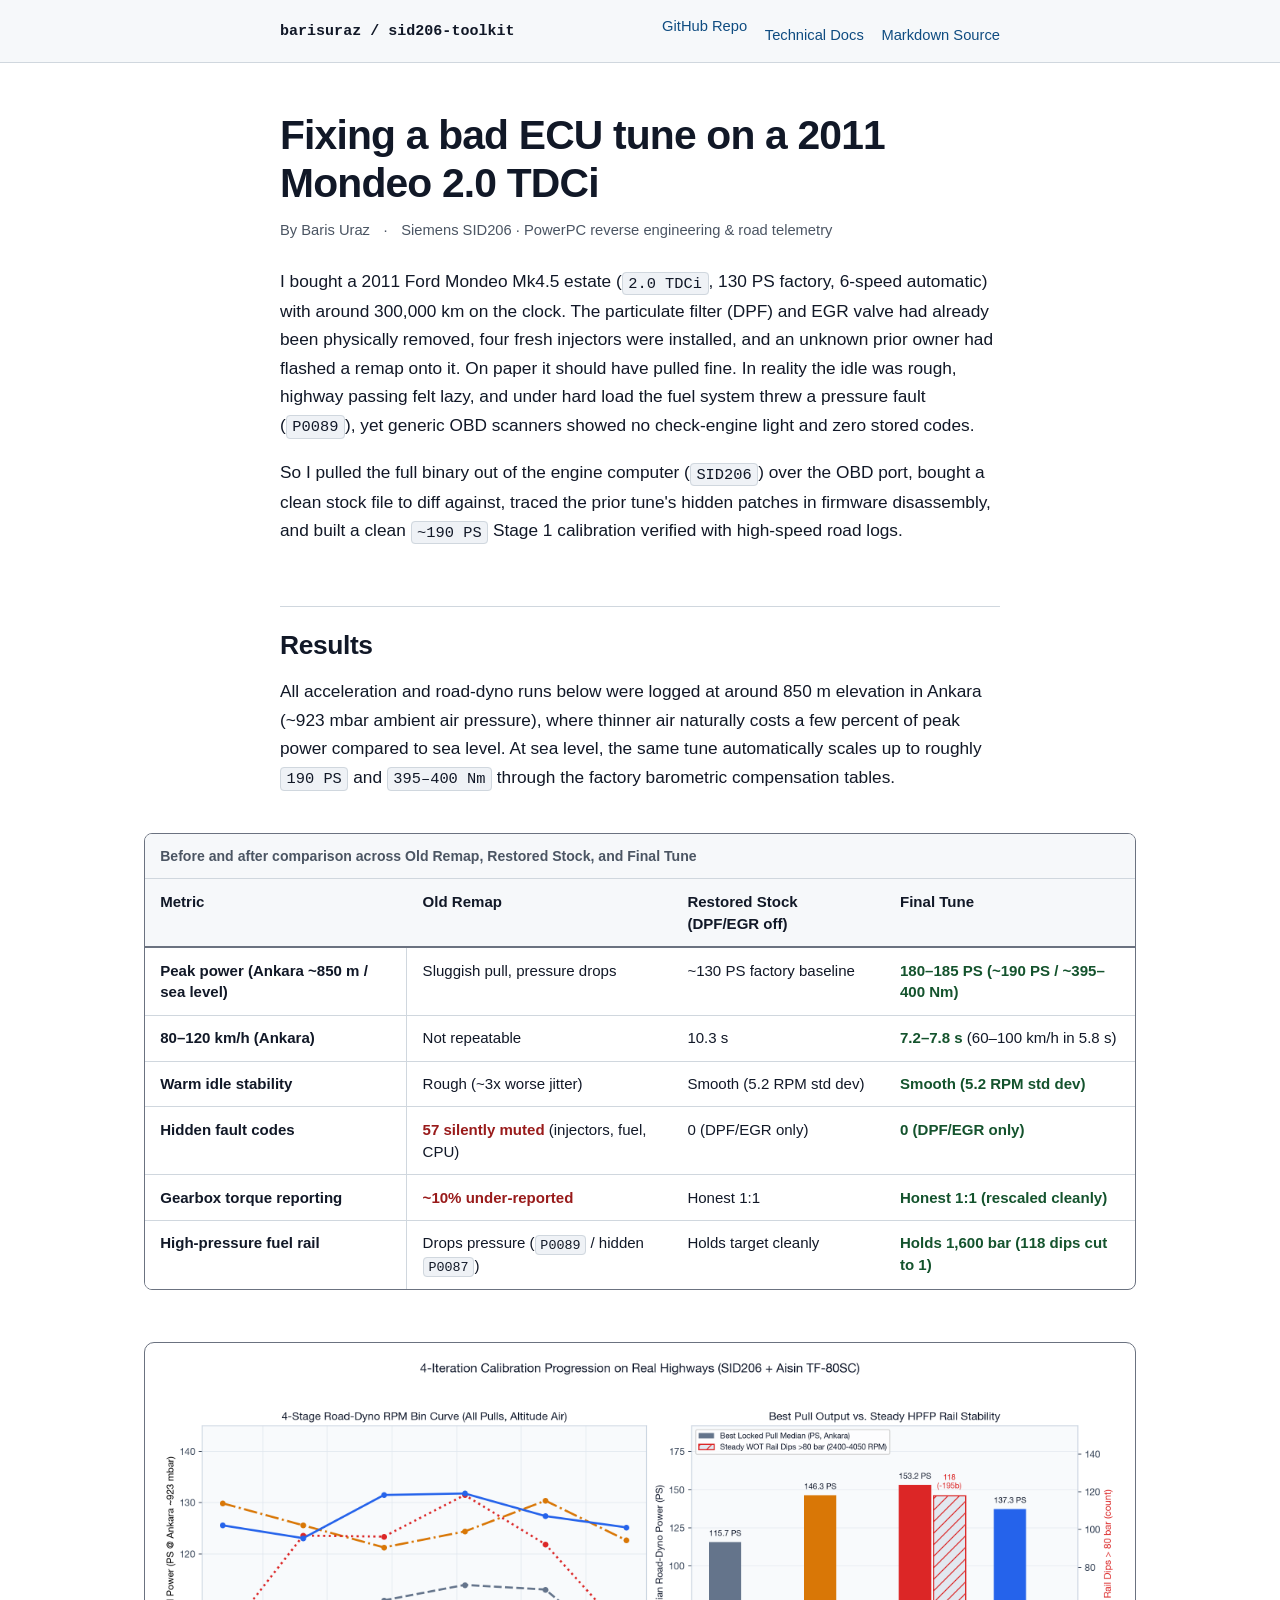
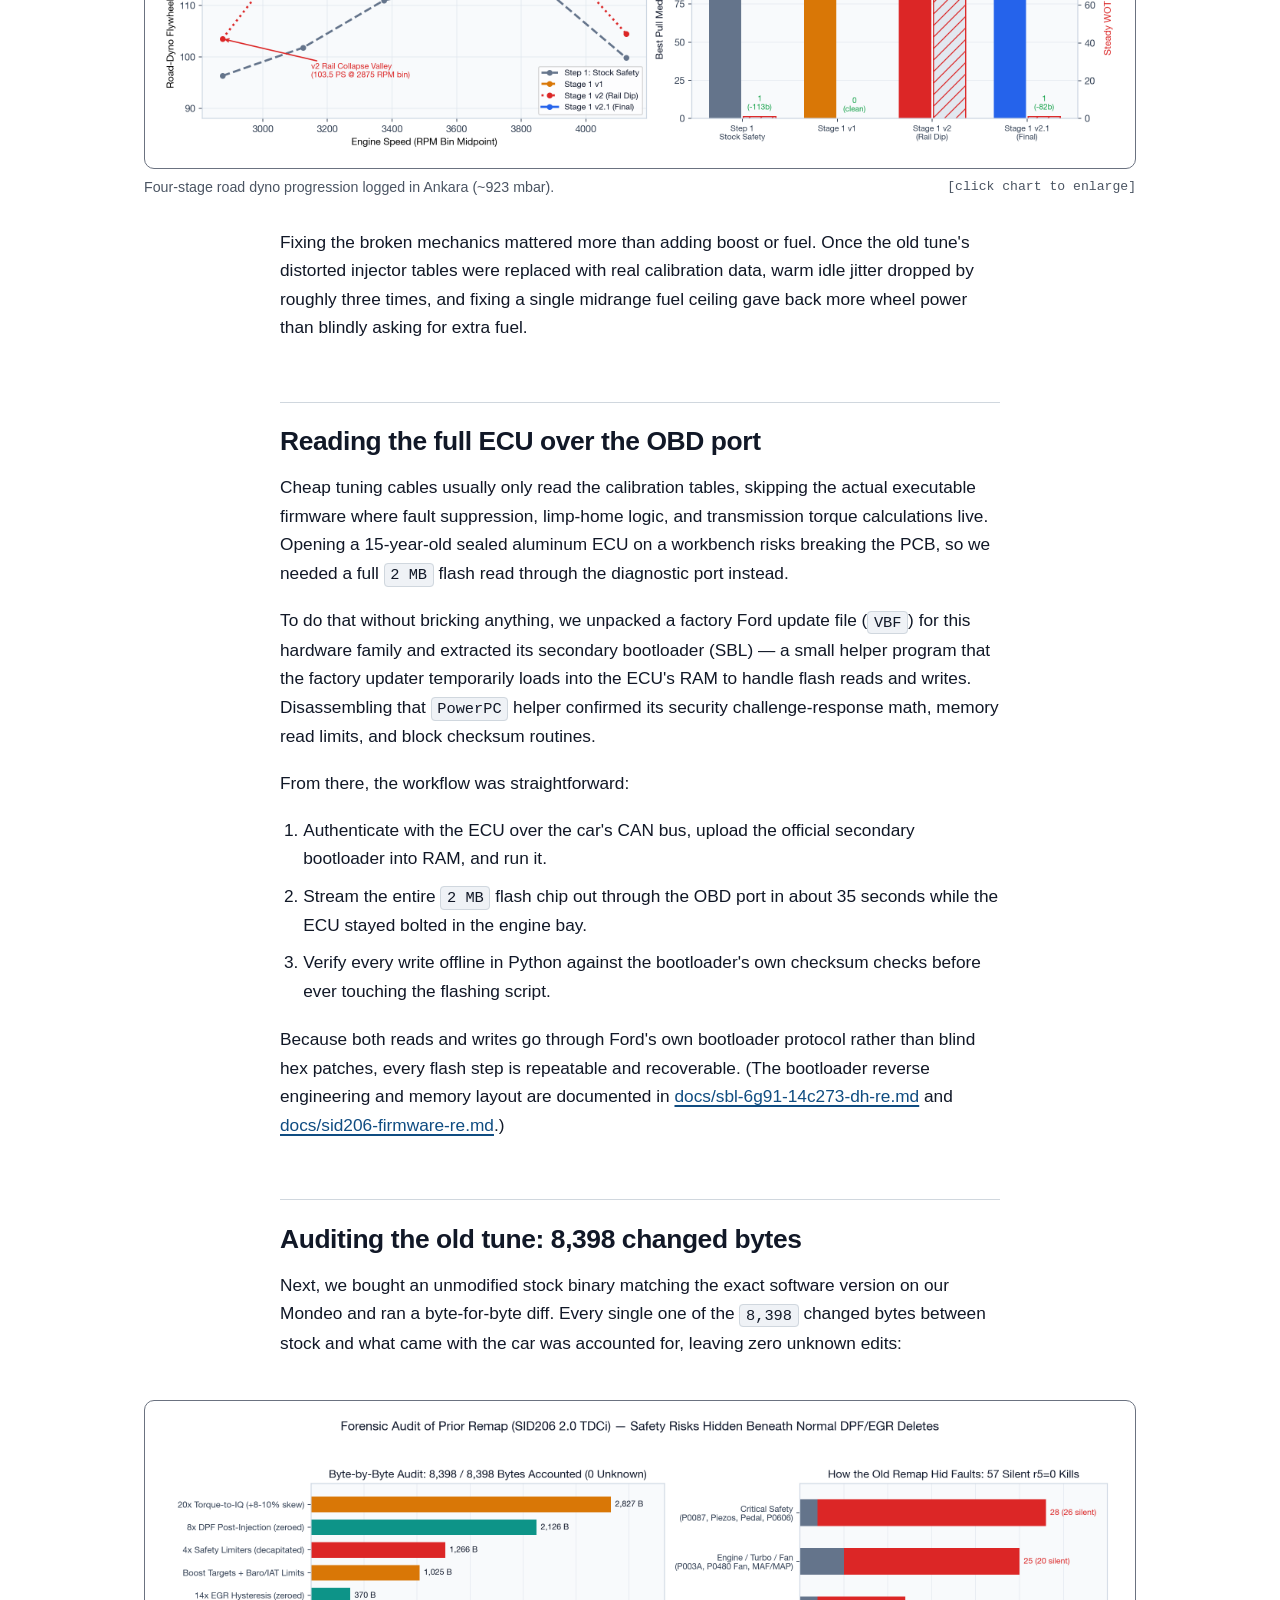
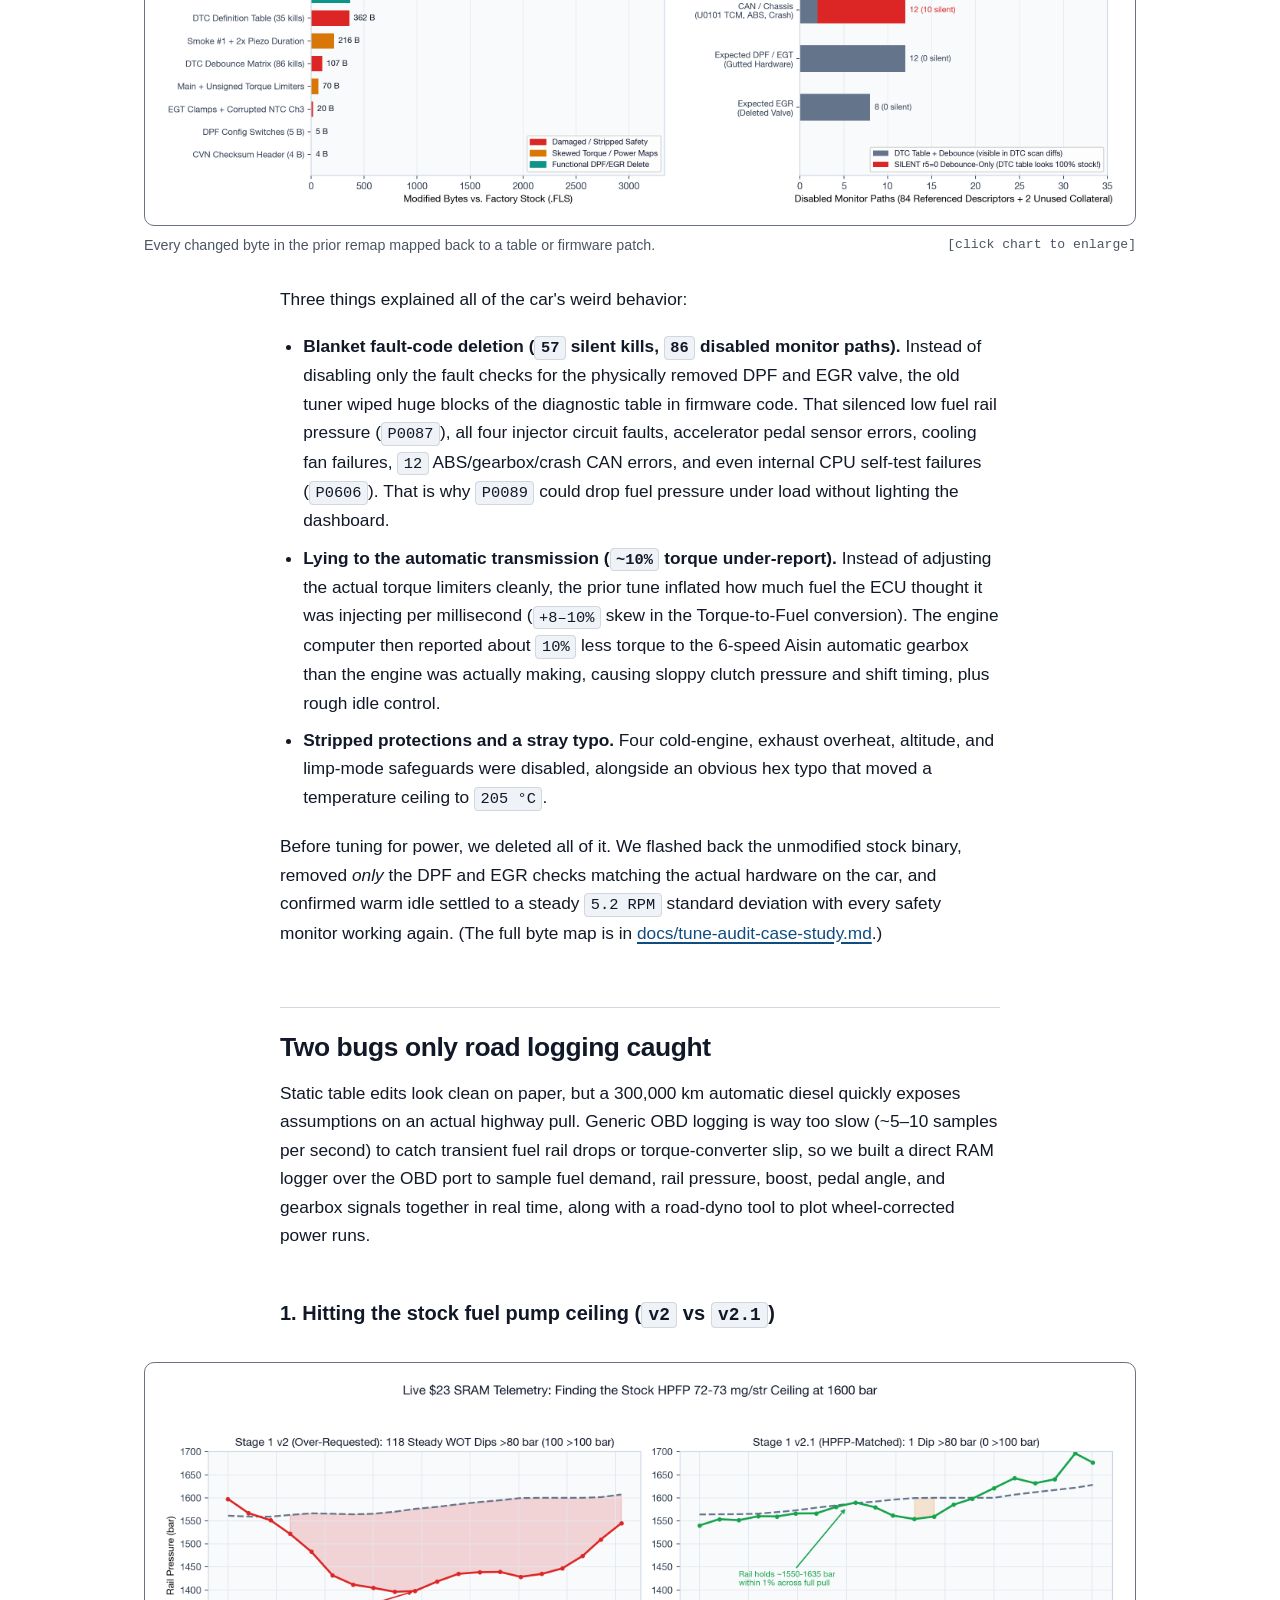
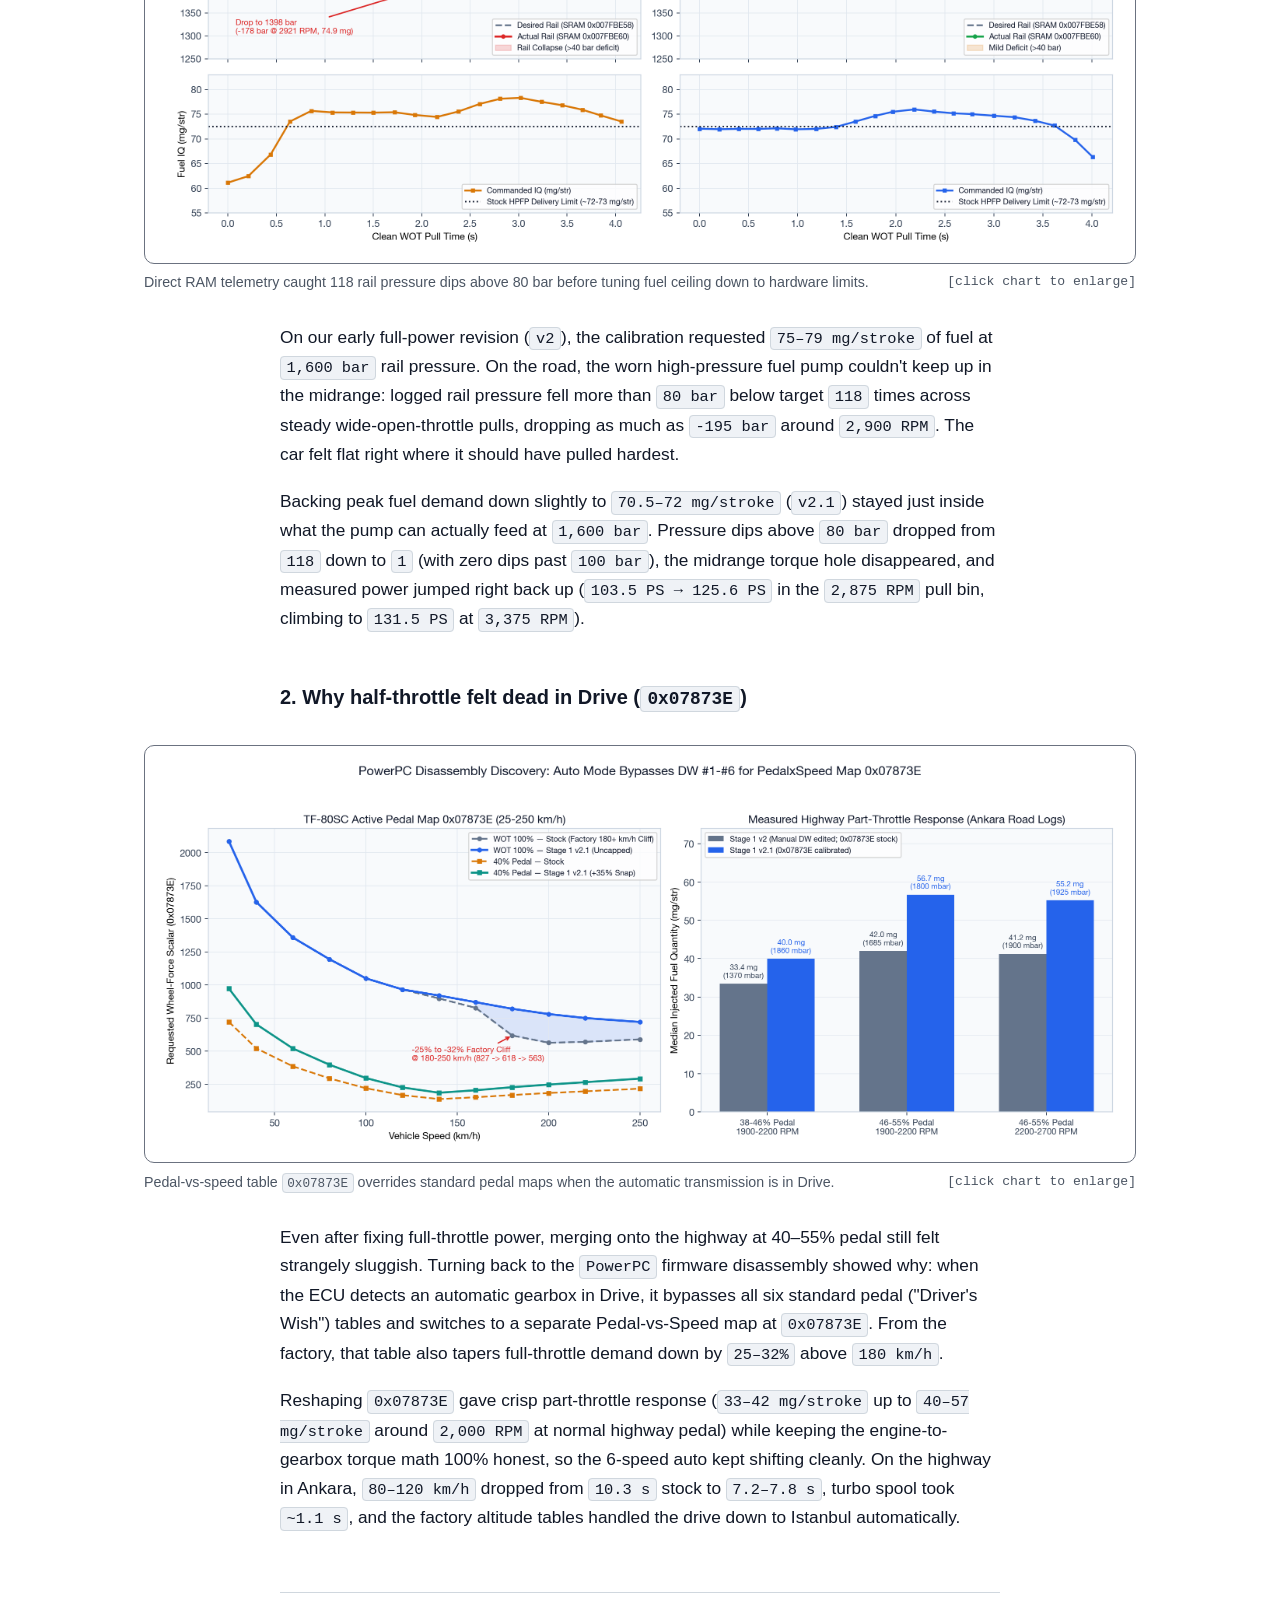
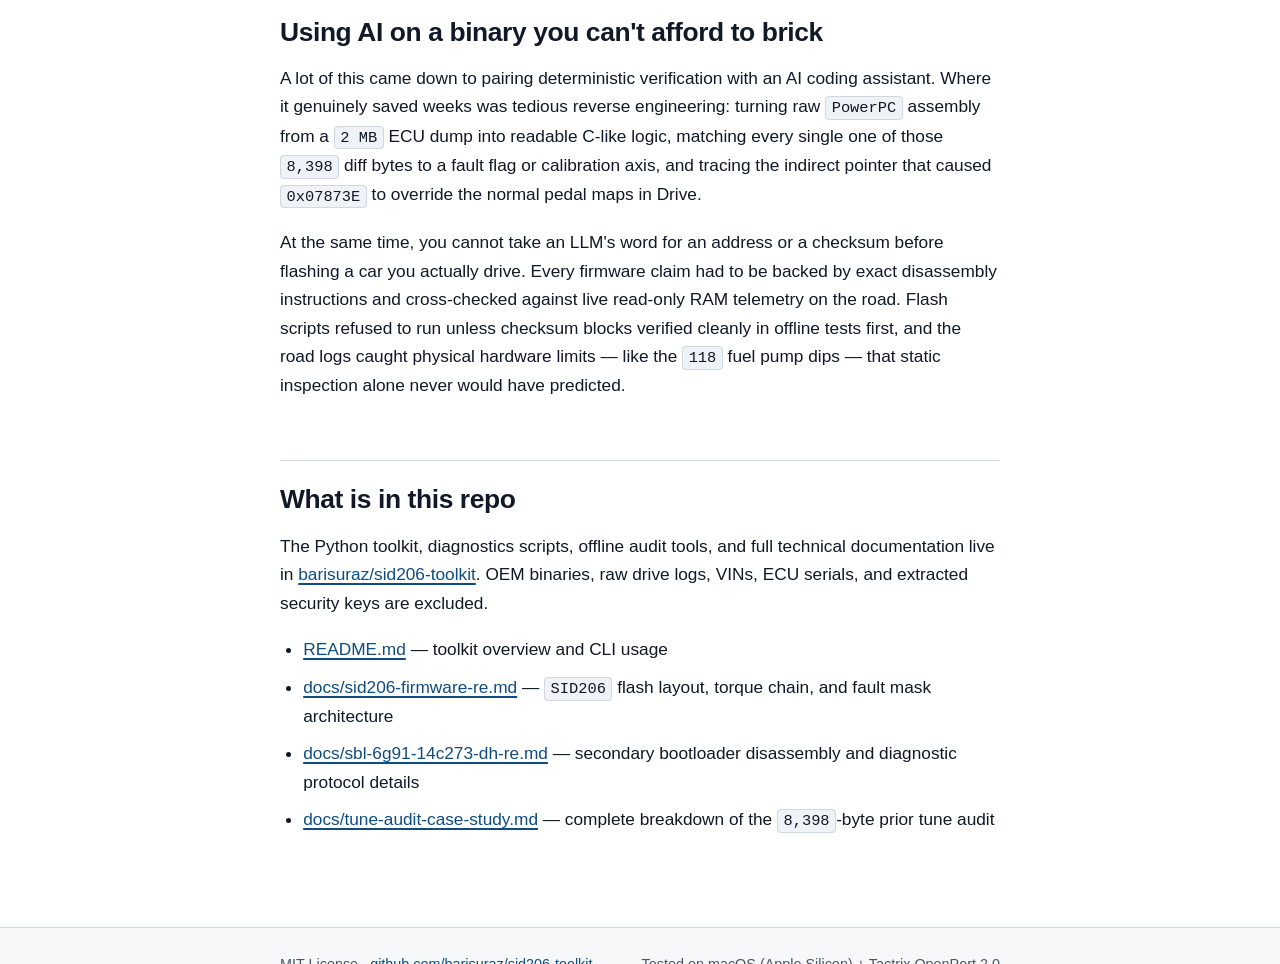
==== blog/index.html @ 533ade52 "Add GitHub Pages site for blog post" ====
<!DOCTYPE html>
<html lang="en">
<head>
  <meta charset="utf-8">
  <meta name="viewport" content="width=device-width, initial-scale=1.0">
  <meta name="color-scheme" content="light dark">
  <title>Fixing a bad ECU tune on a 2011 Mondeo 2.0 TDCi</title>
  <meta name="description" content="Pulling a full 2 MB Siemens SID206 PowerPC binary over OBD, uncovering 57 silently muted fault monitors and a torque lie to the automatic gearbox, and tuning cleanly to ~190 PS.">
  <meta name="author" content="Baris Uraz">
  <link rel="canonical" href="https://barisuraz.github.io/sid206-toolkit/">

  <meta property="og:type" content="article">
  <meta property="og:site_name" content="sid206-toolkit">
  <meta property="og:title" content="Fixing a bad ECU tune on a 2011 Mondeo 2.0 TDCi">
  <meta property="og:description" content="Dumping the full 2 MB SID206 flash over OBD, auditing 8,398 changed bytes against stock, and building a clean ~190 PS Stage 1 tune backed by high-speed road logs.">
  <meta property="og:url" content="https://barisuraz.github.io/sid206-toolkit/">
  <meta property="og:image" content="https://barisuraz.github.io/sid206-toolkit/assets/road-dyno-progression.png">
  <meta property="og:image:width" content="2520">
  <meta property="og:image:height" content="1044">
  <meta property="og:image:alt" content="Four-stage road dyno progression in Ankara comparing stock baseline, intermediate pump-limited tune, and final tune curves">

  <meta name="twitter:card" content="summary_large_image">
  <meta name="twitter:title" content="Fixing a bad ECU tune on a 2011 Mondeo 2.0 TDCi">
  <meta name="twitter:description" content="Pulling a 2 MB ECU dump over OBD, finding 57 hidden fault deletes in PowerPC disassembly, and tuning a 300,000 km Mondeo to ~190 PS.">
  <meta name="twitter:image" content="https://barisuraz.github.io/sid206-toolkit/assets/road-dyno-progression.png">

  <link rel="icon" href="data:image/svg+xml,%3Csvg xmlns='http://www.w3.org/2000/svg' viewBox='0 0 64 64'%3E%3Crect width='64' height='64' rx='12' fill='%230f4c81'/%3E%3Ctext x='32' y='42' font-family='monospace' font-size='26' font-weight='700' text-anchor='middle' fill='%23ffffff'%3ESID%3C/text%3E%3C/svg%3E">

  <style>
    :root {
      color-scheme: light dark;

      --bg-light: #ffffff;
      --bg-dark: #0d1117;
      --surface-light: #f6f8fa;
      --surface-dark: #161b22;
      --text-light: #111827;
      --text-dark: #e6edf3;
      --muted-light: #4b5563;
      --muted-dark: #9da7b3;
      --border-light: #6b7280;
      --border-dark: #656e7a;
      --rule-light: #d0d7de;
      --rule-dark: #30363d;
      --accent-light: #0f4c81;
      --accent-dark: #58a6ff;
      --code-bg-light: #eff2f6;
      --code-bg-dark: #1f242c;
      --good-text-light: #14532d;
      --good-text-dark: #7ee787;
      --warn-text-light: #991b1b;
      --warn-text-dark: #ff9492;
      --scrollbar-thumb-light: #5c6570;
      --scrollbar-thumb-dark: #8b949e;
      --scrollbar-track-light: #eaeef2;
      --scrollbar-track-dark: #1c2128;

      --bg: var(--bg-light);
      --surface: var(--surface-light);
      --text: var(--text-light);
      --muted: var(--muted-light);
      --border: var(--border-light);
      --rule: var(--rule-light);
      --accent: var(--accent-light);
      --code-bg: var(--code-bg-light);
      --good-text: var(--good-text-light);
      --warn-text: var(--warn-text-light);
      --scrollbar-thumb: var(--scrollbar-thumb-light);
      --scrollbar-track: var(--scrollbar-track-light);
    }

    @media (prefers-color-scheme: dark) {
      :root {
        --bg: var(--bg-dark);
        --surface: var(--surface-dark);
        --text: var(--text-dark);
        --muted: var(--muted-dark);
        --border: var(--border-dark);
        --rule: var(--rule-dark);
        --accent: var(--accent-dark);
        --code-bg: var(--code-bg-dark);
        --good-text: var(--good-text-dark);
        --warn-text: var(--warn-text-dark);
        --scrollbar-thumb: var(--scrollbar-thumb-dark);
        --scrollbar-track: var(--scrollbar-track-dark);
      }
    }

    @supports (color: light-dark(white, black)) {
      :root {
        --bg: light-dark(var(--bg-light), var(--bg-dark));
        --surface: light-dark(var(--surface-light), var(--surface-dark));
        --text: light-dark(var(--text-light), var(--text-dark));
        --muted: light-dark(var(--muted-light), var(--muted-dark));
        --border: light-dark(var(--border-light), var(--border-dark));
        --rule: light-dark(var(--rule-light), var(--rule-dark));
        --accent: light-dark(var(--accent-light), var(--accent-dark));
        --code-bg: light-dark(var(--code-bg-light), var(--code-bg-dark));
        --good-text: light-dark(var(--good-text-light), var(--good-text-dark));
        --warn-text: light-dark(var(--warn-text-light), var(--warn-text-dark));
        --scrollbar-thumb: light-dark(var(--scrollbar-thumb-light), var(--scrollbar-thumb-dark));
        --scrollbar-track: light-dark(var(--scrollbar-track-light), var(--scrollbar-track-dark));
      }
    }

    :root {
      scrollbar-color: var(--scrollbar-thumb) var(--scrollbar-track);
      accent-color: var(--accent);
    }

    @supports not (scrollbar-color: auto) {
      :root::-webkit-scrollbar,
      .table-wrapper::-webkit-scrollbar {
        width: 12px;
        height: 12px;
      }

      :root::-webkit-scrollbar-thumb,
      .table-wrapper::-webkit-scrollbar-thumb {
        background: var(--scrollbar-thumb);
      }

      :root::-webkit-scrollbar-track,
      .table-wrapper::-webkit-scrollbar-track {
        background: var(--scrollbar-track);
      }
    }

    *,
    *::before,
    *::after {
      box-sizing: border-box;
    }

    body {
      margin: 0;
      background-color: var(--bg);
      color: var(--text);
      font-family: -apple-system, BlinkMacSystemFont, "Segoe UI", Roboto, "Helvetica Neue", Arial, sans-serif;
      font-size: clamp(1rem, 0.96rem + 0.22vw, 1.08rem);
      line-height: 1.65;
      -webkit-font-smoothing: antialiased;
      text-rendering: optimizeLegibility;
    }

    .grid-band {
      display: grid;
      grid-template-columns:
        minmax(clamp(1rem, 4vw, 2.5rem), 1fr)
        minmax(0, 45rem)
        minmax(clamp(1rem, 4vw, 2.5rem), 1fr);
    }

    .grid-band > * {
      grid-column: 2;
      min-inline-size: 0;
    }

    .grid-band > .wide {
      grid-column: 1 / -1;
      inline-size: min(62rem, calc(100% - 2 * clamp(1rem, 4vw, 2.5rem)));
      justify-self: center;
    }

    a {
      color: var(--accent);
      text-decoration-thickness: 1.5px;
      text-underline-offset: 0.18em;
    }

    a:hover {
      text-decoration-thickness: 2.5px;
    }

    :focus-visible {
      outline: 2.5px solid var(--accent);
      outline-offset: 2px;
    }

    .site-header {
      border-block-end: 1px solid var(--rule);
      background-color: var(--surface);
      padding-block: 0.9rem;
    }

    .header-inner {
      display: flex;
      flex-wrap: wrap;
      align-items: center;
      justify-content: space-between;
      gap: 0.65rem 1.25rem;
    }

    .brand {
      font-family: ui-monospace, SFMono-Regular, Menlo, Monaco, Consolas, monospace;
      font-size: 0.94rem;
      font-weight: 600;
      color: var(--text);
      text-decoration: none;
    }

    .brand:hover {
      color: var(--accent);
    }

    .header-nav ul {
      display: flex;
      flex-wrap: wrap;
      list-style: none;
      margin: 0;
      padding: 0;
      gap: 0.45rem 1.1rem;
      font-size: 0.92rem;
    }

    .header-nav a {
      text-decoration: none;
      font-weight: 500;
    }

    .header-nav a:hover {
      text-decoration: underline;
    }

    main {
      padding-block: clamp(1.8rem, 4vw, 3rem) clamp(3rem, 6vw, 4.5rem);
    }

    h1 {
      margin-block: 0 0.65rem;
      font-size: clamp(1.75rem, 1.35rem + 1.8vw, 2.55rem);
      line-height: 1.18;
      letter-spacing: -0.02em;
    }

    .meta-line {
      margin-block: 0 1.6rem;
      color: var(--muted);
      font-size: 0.92rem;
      display: flex;
      flex-wrap: wrap;
      gap: 0.4rem 0.85rem;
    }

    h2 {
      margin-block: 2.6rem 0.9rem;
      padding-block-start: 1.4rem;
      border-block-start: 1px solid var(--rule);
      font-size: clamp(1.32rem, 1.15rem + 0.7vw, 1.65rem);
      line-height: 1.28;
      letter-spacing: -0.015em;
    }

    h3 {
      margin-block: 2rem 0.65rem;
      font-size: clamp(1.08rem, 1rem + 0.35vw, 1.25rem);
      line-height: 1.35;
    }

    p {
      margin-block: 0 1.15rem;
    }

    ul,
    ol {
      margin-block: 0 1.25rem;
      padding-inline-start: 1.45rem;
    }

    li + li {
      margin-block-start: 0.55rem;
    }

    code {
      font-family: ui-monospace, SFMono-Regular, Menlo, Monaco, Consolas, monospace;
      font-size: 0.89em;
      background-color: var(--code-bg);
      padding: 0.12em 0.36em;
      border-radius: 4px;
      border: 1px solid var(--rule);
    }

    .badge-good {
      color: var(--good-text);
      font-weight: 700;
    }

    .badge-warn {
      color: var(--warn-text);
      font-weight: 700;
    }

    /* Responsive table (semantic headers + container-query stacked cards on narrow viewports) */
    .table-wrapper {
      overflow: auto;
      max-inline-size: 100%;
      max-block-size: min(560px, 85vh);
      container-type: inline-size;
      margin-block: 1.4rem 1.8rem;
      border: 1px solid var(--border);
      border-radius: 8px;
      background-color: var(--bg);
      scrollbar-color: var(--scrollbar-thumb) var(--scrollbar-track);
    }

    table {
      inline-size: 100%;
      border-collapse: separate;
      border-spacing: 0;
      font-size: 0.94rem;
      line-height: 1.45;
      --label-2: "Old Remap";
      --label-3: "Restored Stock (DPF/EGR off)";
      --label-4: "Final Tune";
    }

    caption {
      padding: 0.75rem 0.95rem;
      text-align: start;
      font-size: 0.88rem;
      font-weight: 600;
      color: var(--muted);
      background-color: var(--surface);
      border-block-end: 1px solid var(--rule);
    }

    thead {
      position: sticky;
      inset-block-start: 0;
      z-index: 2;
      background-color: var(--surface);
    }

    th,
    td {
      padding: 0.72rem 0.95rem;
      text-align: start;
      vertical-align: top;
      border-block-end: 1px solid var(--rule);
    }

    thead th {
      font-weight: 700;
      border-block-end: 2px solid var(--border);
      background-color: var(--surface);
    }

    tbody th {
      position: sticky;
      inset-inline-start: 0;
      z-index: 1;
      background-color: var(--bg);
      font-weight: 600;
      border-inline-end: 1px solid var(--rule);
    }

    tbody tr:last-child th,
    tbody tr:last-child td {
      border-block-end: none;
    }

    @container (width < 600px) {
      .table-wrapper {
        max-block-size: none;
        border: none;
        background-color: transparent;
      }

      table,
      thead,
      tbody,
      tr,
      th,
      td {
        display: block;
      }

      caption {
        border: 1px solid var(--border);
        border-radius: 8px;
        margin-block-end: 0.85rem;
      }

      thead {
        display: none;
      }

      tr {
        margin-block-end: 0.9rem;
        border: 1px solid var(--border);
        border-radius: 8px;
        overflow: hidden;
        background-color: var(--bg);
      }

      tbody th {
        position: sticky;
        inset-block-start: 0;
        z-index: 2;
        background-color: var(--surface);
        border-inline-end: none;
        border-block-end: 1px solid var(--border);
      }

      td {
        border-block-end: 1px solid var(--rule);
      }

      td::before {
        display: block;
        font-size: 0.8rem;
        font-weight: 700;
        color: var(--muted);
        margin-block-end: 0.15rem;
      }

      td:nth-child(2)::before {
        content: var(--label-2);
      }

      td:nth-child(3)::before {
        content: var(--label-3);
      }

      td:nth-child(4)::before {
        content: var(--label-4);
      }

      tbody tr:last-child td:last-child {
        border-block-end: none;
      }
    }

    /* Chart figures with crisp white chart backing and click-to-zoom trigger */
    figure.wide {
      margin-block: 1.5rem 1.85rem;
      margin-inline: 0;
    }

    .chart-frame {
      background-color: #ffffff;
      border: 1px solid var(--border);
      border-radius: 10px;
      padding: clamp(0.35rem, 1.1vw, 0.75rem);
    }

    .chart-trigger {
      display: block;
      inline-size: 100%;
      padding: 0;
      margin: 0;
      border: 0;
      background: transparent;
      cursor: zoom-in;
      border-radius: 6px;
    }

    .chart-trigger img {
      display: block;
      inline-size: 100%;
      block-size: auto;
      border-radius: 6px;
    }

    figcaption {
      margin-block-start: 0.55rem;
      color: var(--muted);
      font-size: 0.89rem;
      line-height: 1.45;
      display: flex;
      flex-wrap: wrap;
      justify-content: space-between;
      gap: 0.25rem 0.75rem;
    }

    .zoom-hint {
      font-family: ui-monospace, SFMono-Regular, Menlo, Monaco, Consolas, monospace;
      font-size: 0.82rem;
    }

    /* Native modal dialog lightbox */
    dialog#lightbox {
      max-inline-size: min(96vw, 80rem);
      max-block-size: 94vh;
      margin: auto;
      padding: 0;
      border: 1.5px solid var(--border);
      border-radius: 12px;
      background-color: var(--surface);
      color: var(--text);
    }

    dialog#lightbox::backdrop {
      background-color: rgba(0, 0, 0, 0.74);
      backdrop-filter: blur(3px);
    }

    .lightbox-bar {
      display: flex;
      align-items: center;
      justify-content: space-between;
      gap: 1rem;
      padding: 0.7rem 1rem;
      border-block-end: 1px solid var(--rule);
    }

    .lightbox-title {
      margin: 0;
      font-size: 0.92rem;
      color: var(--muted);
    }

    .lightbox-close {
      font: inherit;
      font-size: 0.9rem;
      font-weight: 600;
      padding: 0.35rem 0.8rem;
      border-radius: 6px;
      border: 1px solid var(--border);
      background-color: var(--bg);
      color: var(--text);
      cursor: pointer;
    }

    .lightbox-close:hover {
      border-color: var(--accent);
      color: var(--accent);
    }

    .lightbox-body {
      padding: 0.75rem;
      background-color: #ffffff;
      overflow: auto;
      max-block-size: calc(94vh - 3.6rem);
    }

    .lightbox-body img {
      display: block;
      inline-size: 100%;
      block-size: auto;
    }

    .site-footer {
      border-block-start: 1px solid var(--rule);
      background-color: var(--surface);
      padding-block: 1.6rem;
      color: var(--muted);
      font-size: 0.9rem;
    }

    .footer-inner {
      display: flex;
      flex-wrap: wrap;
      justify-content: space-between;
      gap: 0.5rem 1.25rem;
    }

    @media (prefers-contrast: more) {
      :root {
        --muted-light: #1f2937;
        --muted-dark: #d1d5db;
        --border-light: #111827;
        --border-dark: #e5e7eb;
        --rule-light: #4b5563;
        --rule-dark: #9ca3af;
      }
    }

    @media (forced-colors: active) {
      body,
      .site-header,
      .site-footer,
      .table-wrapper,
      thead th,
      tbody th,
      caption,
      dialog#lightbox {
        background-color: Canvas;
        color: CanvasText;
        border-color: CanvasText;
      }

      .chart-frame,
      .lightbox-body {
        forced-color-adjust: none;
        background-color: #ffffff;
        border: 2px solid CanvasText;
      }

      a {
        color: LinkText;
      }

      .meta-line,
      figcaption,
      .lightbox-title,
      .site-footer {
        color: GrayText;
      }

      .lightbox-close {
        background-color: ButtonFace;
        color: ButtonText;
        border: 1px solid ButtonText;
      }

      :focus-visible {
        outline-color: Highlight;
      }
    }
  </style>
</head>
<body>
  <header class="site-header grid-band">
    <div class="header-inner">
      <a class="brand" href="https://github.com/barisuraz/sid206-toolkit">barisuraz / sid206-toolkit</a>
      <nav class="header-nav" aria-label="Repository links">
        <ul>
          <li><a href="https://github.com/barisuraz/sid206-toolkit">GitHub Repo</a></li>
          <li><a href="https://github.com/barisuraz/sid206-toolkit/tree/main/docs">Technical Docs</a></li>
          <li><a href="https://github.com/barisuraz/sid206-toolkit/blob/main/blog/post.md">Markdown Source</a></li>
        </ul>
      </nav>
    </div>
  </header>

  <main>
    <article class="grid-band">
      <h1>Fixing a bad ECU tune on a 2011 Mondeo 2.0 TDCi</h1>
      <p class="meta-line">
        <span>By Baris Uraz</span>
        <span aria-hidden="true">·</span>
        <span>Siemens SID206 · PowerPC reverse engineering &amp; road telemetry</span>
      </p>

      <p>I bought a 2011 Ford Mondeo Mk4.5 estate (<code>2.0 TDCi</code>, 130 PS factory, 6-speed automatic) with around 300,000 km on the clock. The particulate filter (DPF) and EGR valve had already been physically removed, four fresh injectors were installed, and an unknown prior owner had flashed a remap onto it. On paper it should have pulled fine. In reality the idle was rough, highway passing felt lazy, and under hard load the fuel system threw a pressure fault (<code>P0089</code>), yet generic OBD scanners showed no check-engine light and zero stored codes.</p>

      <p>So I pulled the full binary out of the engine computer (<code>SID206</code>) over the OBD port, bought a clean stock file to diff against, traced the prior tune's hidden patches in firmware disassembly, and built a clean <code>~190 PS</code> Stage 1 calibration verified with high-speed road logs.</p>

      <h2>Results</h2>

      <p>All acceleration and road-dyno runs below were logged at around 850 m elevation in Ankara (~923 mbar ambient air pressure), where thinner air naturally costs a few percent of peak power compared to sea level. At sea level, the same tune automatically scales up to roughly <code>190 PS</code> and <code>395–400 Nm</code> through the factory barometric compensation tables.</p>

      <div tabindex="0" role="region" aria-labelledby="results-table-caption" class="table-wrapper wide">
        <table>
          <caption id="results-table-caption">Before and after comparison across Old Remap, Restored Stock, and Final Tune</caption>
          <thead>
            <tr>
              <th scope="col">Metric</th>
              <th scope="col">Old Remap</th>
              <th scope="col">Restored Stock (DPF/EGR off)</th>
              <th scope="col">Final Tune</th>
            </tr>
          </thead>
          <tbody>
            <tr>
              <th scope="row">Peak power (Ankara ~850 m / sea level)</th>
              <td>Sluggish pull, pressure drops</td>
              <td>~130 PS factory baseline</td>
              <td><span class="badge-good">180–185 PS (~190 PS / ~395–400 Nm)</span></td>
            </tr>
            <tr>
              <th scope="row">80–120 km/h (Ankara)</th>
              <td>Not repeatable</td>
              <td>10.3 s</td>
              <td><span class="badge-good">7.2–7.8 s</span> (60–100 km/h in 5.8 s)</td>
            </tr>
            <tr>
              <th scope="row">Warm idle stability</th>
              <td>Rough (~3x worse jitter)</td>
              <td>Smooth (5.2 RPM std dev)</td>
              <td><span class="badge-good">Smooth (5.2 RPM std dev)</span></td>
            </tr>
            <tr>
              <th scope="row">Hidden fault codes</th>
              <td><span class="badge-warn">57 silently muted</span> (injectors, fuel, CPU)</td>
              <td>0 (DPF/EGR only)</td>
              <td><span class="badge-good">0 (DPF/EGR only)</span></td>
            </tr>
            <tr>
              <th scope="row">Gearbox torque reporting</th>
              <td><span class="badge-warn">~10% under-reported</span></td>
              <td>Honest 1:1</td>
              <td><span class="badge-good">Honest 1:1 (rescaled cleanly)</span></td>
            </tr>
            <tr>
              <th scope="row">High-pressure fuel rail</th>
              <td>Drops pressure (<code>P0089</code> / hidden <code>P0087</code>)</td>
              <td>Holds target cleanly</td>
              <td><span class="badge-good">Holds 1,600 bar (118 dips cut to 1)</span></td>
            </tr>
          </tbody>
        </table>
      </div>

      <figure class="wide">
        <div class="chart-frame">
          <button
            type="button"
            class="chart-trigger"
            data-full-src="./assets/road-dyno-progression.png"
            data-caption="Four-stage road dyno progression in Ankara (~923 mbar)"
            aria-label="Enlarge chart: Four-stage road dyno progression in Ankara"
          >
            <img
              src="./assets/road-dyno-progression.png"
              alt="Four-stage road dyno chart showing stock baseline, midrange fuel rail pressure dip in test v2, recovery in v2.1, and final highway curve"
              width="2520"
              height="1044"
              fetchpriority="high"
            >
          </button>
        </div>
        <figcaption>
          <span>Four-stage road dyno progression logged in Ankara (~923 mbar).</span>
          <span class="zoom-hint">[click chart to enlarge]</span>
        </figcaption>
      </figure>

      <p>Fixing the broken mechanics mattered more than adding boost or fuel. Once the old tune's distorted injector tables were replaced with real calibration data, warm idle jitter dropped by roughly three times, and fixing a single midrange fuel ceiling gave back more wheel power than blindly asking for extra fuel.</p>

      <h2>Reading the full ECU over the OBD port</h2>

      <p>Cheap tuning cables usually only read the calibration tables, skipping the actual executable firmware where fault suppression, limp-home logic, and transmission torque calculations live. Opening a 15-year-old sealed aluminum ECU on a workbench risks breaking the PCB, so we needed a full <code>2 MB</code> flash read through the diagnostic port instead.</p>

      <p>To do that without bricking anything, we unpacked a factory Ford update file (<code>VBF</code>) for this hardware family and extracted its secondary bootloader (SBL) — a small helper program that the factory updater temporarily loads into the ECU's RAM to handle flash reads and writes. Disassembling that <code>PowerPC</code> helper confirmed its security challenge-response math, memory read limits, and block checksum routines.</p>

      <p>From there, the workflow was straightforward:</p>

      <ol>
        <li>Authenticate with the ECU over the car's CAN bus, upload the official secondary bootloader into RAM, and run it.</li>
        <li>Stream the entire <code>2 MB</code> flash chip out through the OBD port in about 35 seconds while the ECU stayed bolted in the engine bay.</li>
        <li>Verify every write offline in Python against the bootloader's own checksum checks before ever touching the flashing script.</li>
      </ol>

      <p>Because both reads and writes go through Ford's own bootloader protocol rather than blind hex patches, every flash step is repeatable and recoverable. (The bootloader reverse engineering and memory layout are documented in <a href="https://github.com/barisuraz/sid206-toolkit/blob/main/docs/sbl-6g91-14c273-dh-re.md">docs/sbl-6g91-14c273-dh-re.md</a> and <a href="https://github.com/barisuraz/sid206-toolkit/blob/main/docs/sid206-firmware-re.md">docs/sid206-firmware-re.md</a>.)</p>

      <h2>Auditing the old tune: 8,398 changed bytes</h2>

      <p>Next, we bought an unmodified stock binary matching the exact software version on our Mondeo and ran a byte-for-byte diff. Every single one of the <code>8,398</code> changed bytes between stock and what came with the car was accounted for, leaving zero unknown edits:</p>

      <figure class="wide">
        <div class="chart-frame">
          <button
            type="button"
            class="chart-trigger"
            data-full-src="./assets/audit-breakdown.png"
            data-caption="100% byte audit breakdown across 8,398 changed bytes (0 unaccounted)"
            aria-label="Enlarge chart: 100% byte audit breakdown across 8,398 changed bytes"
          >
            <img
              src="./assets/audit-breakdown.png"
              alt="Breakdown chart accounting for all 8,398 modified bytes in the inherited tune, highlighting 86 disabled monitor paths and 57 silent fault kills"
              width="2520"
              height="1044"
              loading="lazy"
            >
          </button>
        </div>
        <figcaption>
          <span>Every changed byte in the prior remap mapped back to a table or firmware patch.</span>
          <span class="zoom-hint">[click chart to enlarge]</span>
        </figcaption>
      </figure>

      <p>Three things explained all of the car's weird behavior:</p>

      <ul>
        <li><strong>Blanket fault-code deletion (<code>57</code> silent kills, <code>86</code> disabled monitor paths).</strong> Instead of disabling only the fault checks for the physically removed DPF and EGR valve, the old tuner wiped huge blocks of the diagnostic table in firmware code. That silenced low fuel rail pressure (<code>P0087</code>), all four injector circuit faults, accelerator pedal sensor errors, cooling fan failures, <code>12</code> ABS/gearbox/crash CAN errors, and even internal CPU self-test failures (<code>P0606</code>). That is why <code>P0089</code> could drop fuel pressure under load without lighting the dashboard.</li>
        <li><strong>Lying to the automatic transmission (<code>~10%</code> torque under-report).</strong> Instead of adjusting the actual torque limiters cleanly, the prior tune inflated how much fuel the ECU thought it was injecting per millisecond (<code>+8–10%</code> skew in the Torque-to-Fuel conversion). The engine computer then reported about <code>10%</code> less torque to the 6-speed Aisin automatic gearbox than the engine was actually making, causing sloppy clutch pressure and shift timing, plus rough idle control.</li>
        <li><strong>Stripped protections and a stray typo.</strong> Four cold-engine, exhaust overheat, altitude, and limp-mode safeguards were disabled, alongside an obvious hex typo that moved a temperature ceiling to <code>205 °C</code>.</li>
      </ul>

      <p>Before tuning for power, we deleted all of it. We flashed back the unmodified stock binary, removed <em>only</em> the DPF and EGR checks matching the actual hardware on the car, and confirmed warm idle settled to a steady <code>5.2 RPM</code> standard deviation with every safety monitor working again. (The full byte map is in <a href="https://github.com/barisuraz/sid206-toolkit/blob/main/docs/tune-audit-case-study.md">docs/tune-audit-case-study.md</a>.)</p>

      <h2>Two bugs only road logging caught</h2>

      <p>Static table edits look clean on paper, but a 300,000 km automatic diesel quickly exposes assumptions on an actual highway pull. Generic OBD logging is way too slow (~5–10 samples per second) to catch transient fuel rail drops or torque-converter slip, so we built a direct RAM logger over the OBD port to sample fuel demand, rail pressure, boost, pedal angle, and gearbox signals together in real time, along with a road-dyno tool to plot wheel-corrected power runs.</p>

      <h3>1. Hitting the stock fuel pump ceiling (<code>v2</code> vs <code>v2.1</code>)</h3>

      <figure class="wide">
        <div class="chart-frame">
          <button
            type="button"
            class="chart-trigger"
            data-full-src="./assets/rail-ceiling-v2-vs-v21.png"
            data-caption="Fuel rail pressure tracking: 118 drops &gt;80 bar in v2 vs 1 drop in v2.1"
            aria-label="Enlarge chart: Fuel rail pressure dips comparing v2 and v2.1"
          >
            <img
              src="./assets/rail-ceiling-v2-vs-v21.png"
              alt="Telemetry plot comparing v2 with 118 rail pressure dips above 80 bar down to -195 bar against v2.1 holding 1,600 bar with only 1 dip"
              width="2484"
              height="1224"
              loading="lazy"
            >
          </button>
        </div>
        <figcaption>
          <span>Direct RAM telemetry caught 118 rail pressure dips above 80 bar before tuning fuel ceiling down to hardware limits.</span>
          <span class="zoom-hint">[click chart to enlarge]</span>
        </figcaption>
      </figure>

      <p>On our early full-power revision (<code>v2</code>), the calibration requested <code>75–79 mg/stroke</code> of fuel at <code>1,600 bar</code> rail pressure. On the road, the worn high-pressure fuel pump couldn't keep up in the midrange: logged rail pressure fell more than <code>80 bar</code> below target <code>118</code> times across steady wide-open-throttle pulls, dropping as much as <code>-195 bar</code> around <code>2,900 RPM</code>. The car felt flat right where it should have pulled hardest.</p>

      <p>Backing peak fuel demand down slightly to <code>70.5–72 mg/stroke</code> (<code>v2.1</code>) stayed just inside what the pump can actually feed at <code>1,600 bar</code>. Pressure dips above <code>80 bar</code> dropped from <code>118</code> down to <code>1</code> (with zero dips past <code>100 bar</code>), the midrange torque hole disappeared, and measured power jumped right back up (<code>103.5 PS → 125.6 PS</code> in the <code>2,875 RPM</code> pull bin, climbing to <code>131.5 PS</code> at <code>3,375 RPM</code>).</p>

      <h3>2. Why half-throttle felt dead in Drive (<code>0x07873E</code>)</h3>

      <figure class="wide">
        <div class="chart-frame">
          <button
            type="button"
            class="chart-trigger"
            data-full-src="./assets/auto-pedal-0x07873e.png"
            data-caption="Automatic gearbox pedal map 0x07873E and measured highway gains"
            aria-label="Enlarge chart: Automatic gearbox pedal map 0x07873E and highway response"
          >
            <img
              src="./assets/auto-pedal-0x07873e.png"
              alt="Automatic gearbox pedal map 0x07873E showing removed top-speed taper and measured half-throttle highway fueling increase"
              width="2484"
              height="1007"
              loading="lazy"
            >
          </button>
        </div>
        <figcaption>
          <span>Pedal-vs-speed table <code>0x07873E</code> overrides standard pedal maps when the automatic transmission is in Drive.</span>
          <span class="zoom-hint">[click chart to enlarge]</span>
        </figcaption>
      </figure>

      <p>Even after fixing full-throttle power, merging onto the highway at 40–55% pedal still felt strangely sluggish. Turning back to the <code>PowerPC</code> firmware disassembly showed why: when the ECU detects an automatic gearbox in Drive, it bypasses all six standard pedal ("Driver's Wish") tables and switches to a separate Pedal-vs-Speed map at <code>0x07873E</code>. From the factory, that table also tapers full-throttle demand down by <code>25–32%</code> above <code>180 km/h</code>.</p>

      <p>Reshaping <code>0x07873E</code> gave crisp part-throttle response (<code>33–42 mg/stroke</code> up to <code>40–57 mg/stroke</code> around <code>2,000 RPM</code> at normal highway pedal) while keeping the engine-to-gearbox torque math 100% honest, so the 6-speed auto kept shifting cleanly. On the highway in Ankara, <code>80–120 km/h</code> dropped from <code>10.3 s</code> stock to <code>7.2–7.8 s</code>, turbo spool took <code>~1.1 s</code>, and the factory altitude tables handled the drive down to Istanbul automatically.</p>

      <h2>Using AI on a binary you can't afford to brick</h2>

      <p>A lot of this came down to pairing deterministic verification with an AI coding assistant. Where it genuinely saved weeks was tedious reverse engineering: turning raw <code>PowerPC</code> assembly from a <code>2 MB</code> ECU dump into readable C-like logic, matching every single one of those <code>8,398</code> diff bytes to a fault flag or calibration axis, and tracing the indirect pointer that caused <code>0x07873E</code> to override the normal pedal maps in Drive.</p>

      <p>At the same time, you cannot take an LLM's word for an address or a checksum before flashing a car you actually drive. Every firmware claim had to be backed by exact disassembly instructions and cross-checked against live read-only RAM telemetry on the road. Flash scripts refused to run unless checksum blocks verified cleanly in offline tests first, and the road logs caught physical hardware limits — like the <code>118</code> fuel pump dips — that static inspection alone never would have predicted.</p>

      <h2>What is in this repo</h2>

      <p>The Python toolkit, diagnostics scripts, offline audit tools, and full technical documentation live in <a href="https://github.com/barisuraz/sid206-toolkit">barisuraz/sid206-toolkit</a>. OEM binaries, raw drive logs, VINs, ECU serials, and extracted security keys are excluded.</p>

      <ul>
        <li><a href="https://github.com/barisuraz/sid206-toolkit/blob/main/README.md">README.md</a> — toolkit overview and CLI usage</li>
        <li><a href="https://github.com/barisuraz/sid206-toolkit/blob/main/docs/sid206-firmware-re.md">docs/sid206-firmware-re.md</a> — <code>SID206</code> flash layout, torque chain, and fault mask architecture</li>
        <li><a href="https://github.com/barisuraz/sid206-toolkit/blob/main/docs/sbl-6g91-14c273-dh-re.md">docs/sbl-6g91-14c273-dh-re.md</a> — secondary bootloader disassembly and diagnostic protocol details</li>
        <li><a href="https://github.com/barisuraz/sid206-toolkit/blob/main/docs/tune-audit-case-study.md">docs/tune-audit-case-study.md</a> — complete breakdown of the <code>8,398</code>-byte prior tune audit</li>
      </ul>
    </article>
  </main>

  <footer class="site-footer grid-band">
    <div class="footer-inner">
      <span>MIT License · <a href="https://github.com/barisuraz/sid206-toolkit">github.com/barisuraz/sid206-toolkit</a></span>
      <span>Tested on macOS (Apple Silicon) + Tactrix OpenPort 2.0</span>
    </div>
  </footer>

  <dialog id="lightbox" closedby="any" aria-labelledby="lightbox-caption">
    <div class="lightbox-bar">
      <p id="lightbox-caption" class="lightbox-title"></p>
      <form method="dialog">
        <button type="submit" class="lightbox-close">Close</button>
      </form>
    </div>
    <div class="lightbox-body">
      <img id="lightbox-img" alt="">
    </div>
  </dialog>

  <script>
    const dialog = document.getElementById("lightbox");
    const dialogImg = document.getElementById("lightbox-img");
    const dialogCaption = document.getElementById("lightbox-caption");

    for (const trigger of document.querySelectorAll(".chart-trigger")) {
      trigger.addEventListener("click", () => {
        const innerImg = trigger.querySelector("img");
        dialogImg.src = trigger.dataset.fullSrc || innerImg.src;
        dialogImg.alt = innerImg.alt;
        dialogCaption.textContent = trigger.dataset.caption || innerImg.alt;
        dialog.showModal();
      });
    }

    dialog.addEventListener("close", () => {
      dialogImg.removeAttribute("src");
      dialogImg.alt = "";
    });

    if (!("closedBy" in HTMLDialogElement.prototype)) {
      dialog.addEventListener("click", (event) => {
        if (event.target !== dialog) return;
        const rect = dialog.getBoundingClientRect();
        const isDialogContent =
          rect.top <= event.clientY &&
          event.clientY <= rect.top + rect.height &&
          rect.left <= event.clientX &&
          event.clientX <= rect.left + rect.width;
        if (isDialogContent) return;
        dialog.close();
      });
    }
  </script>
</body>
</html>
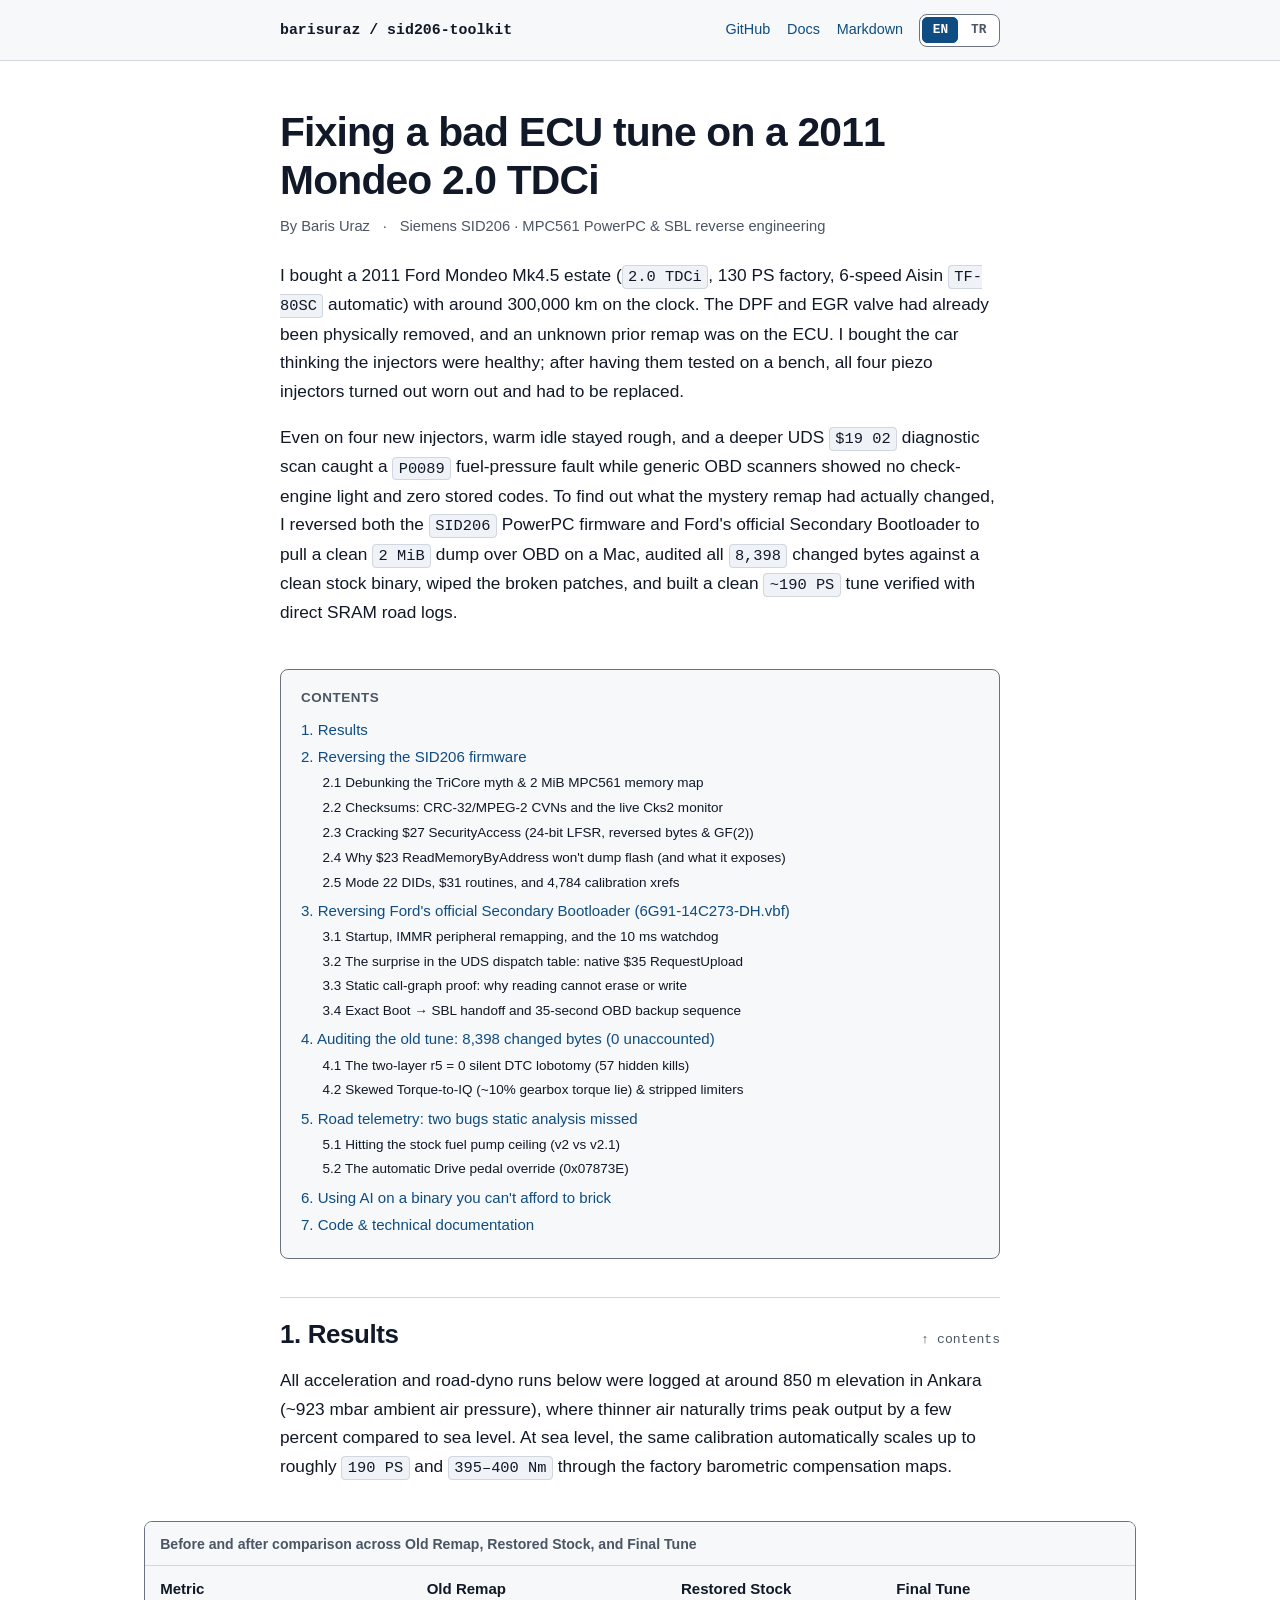
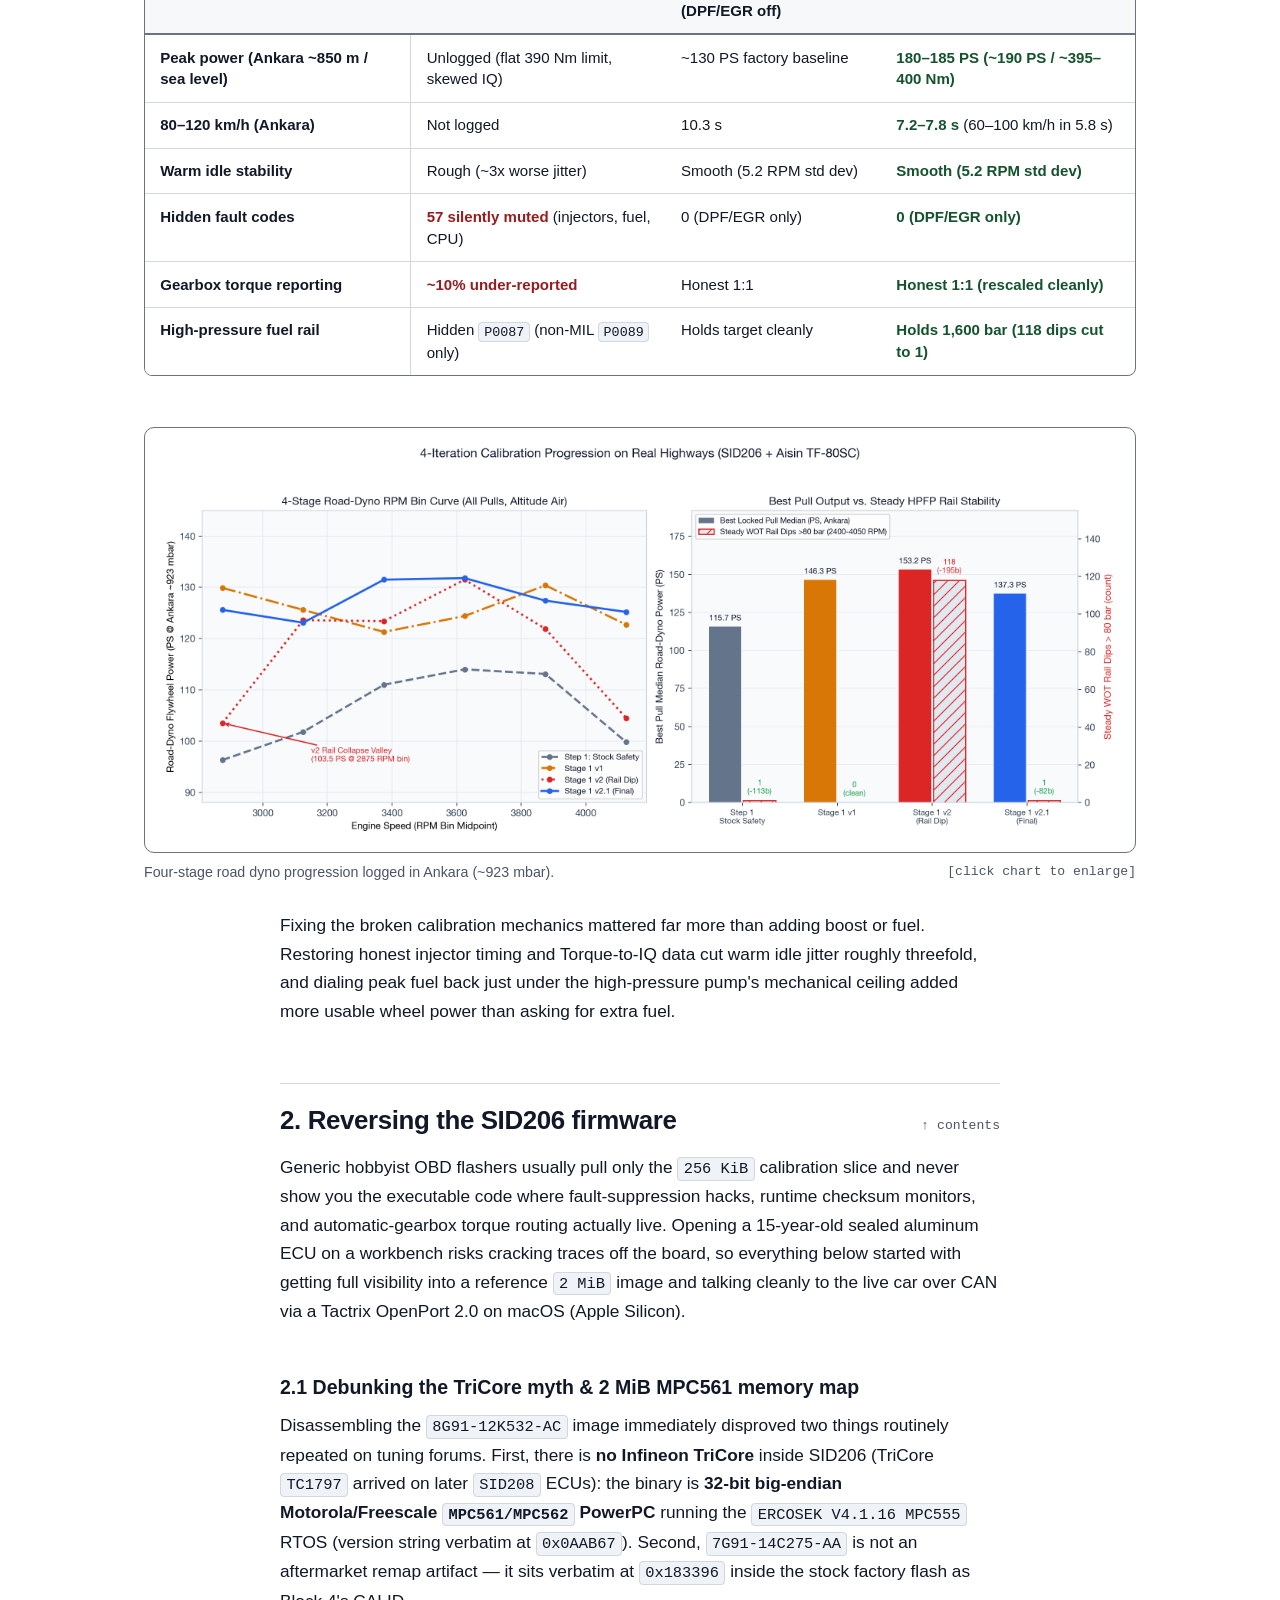
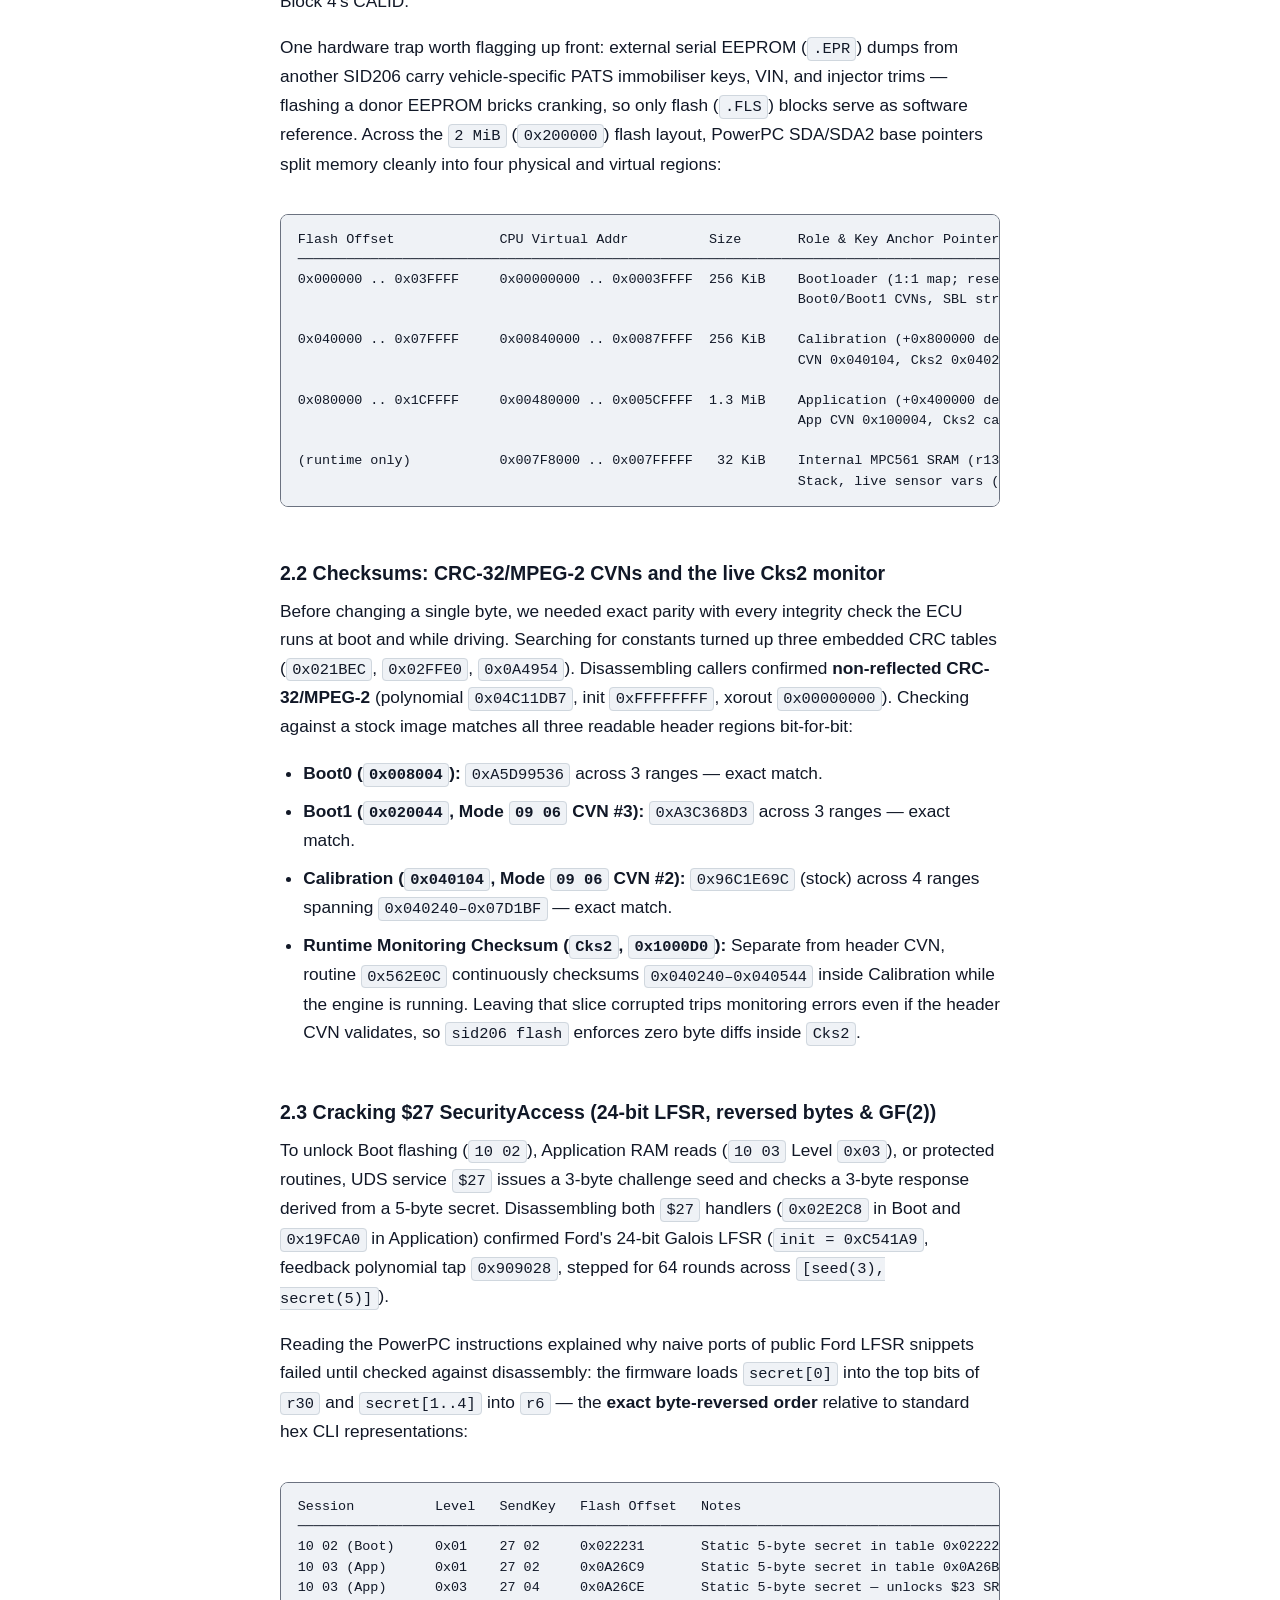
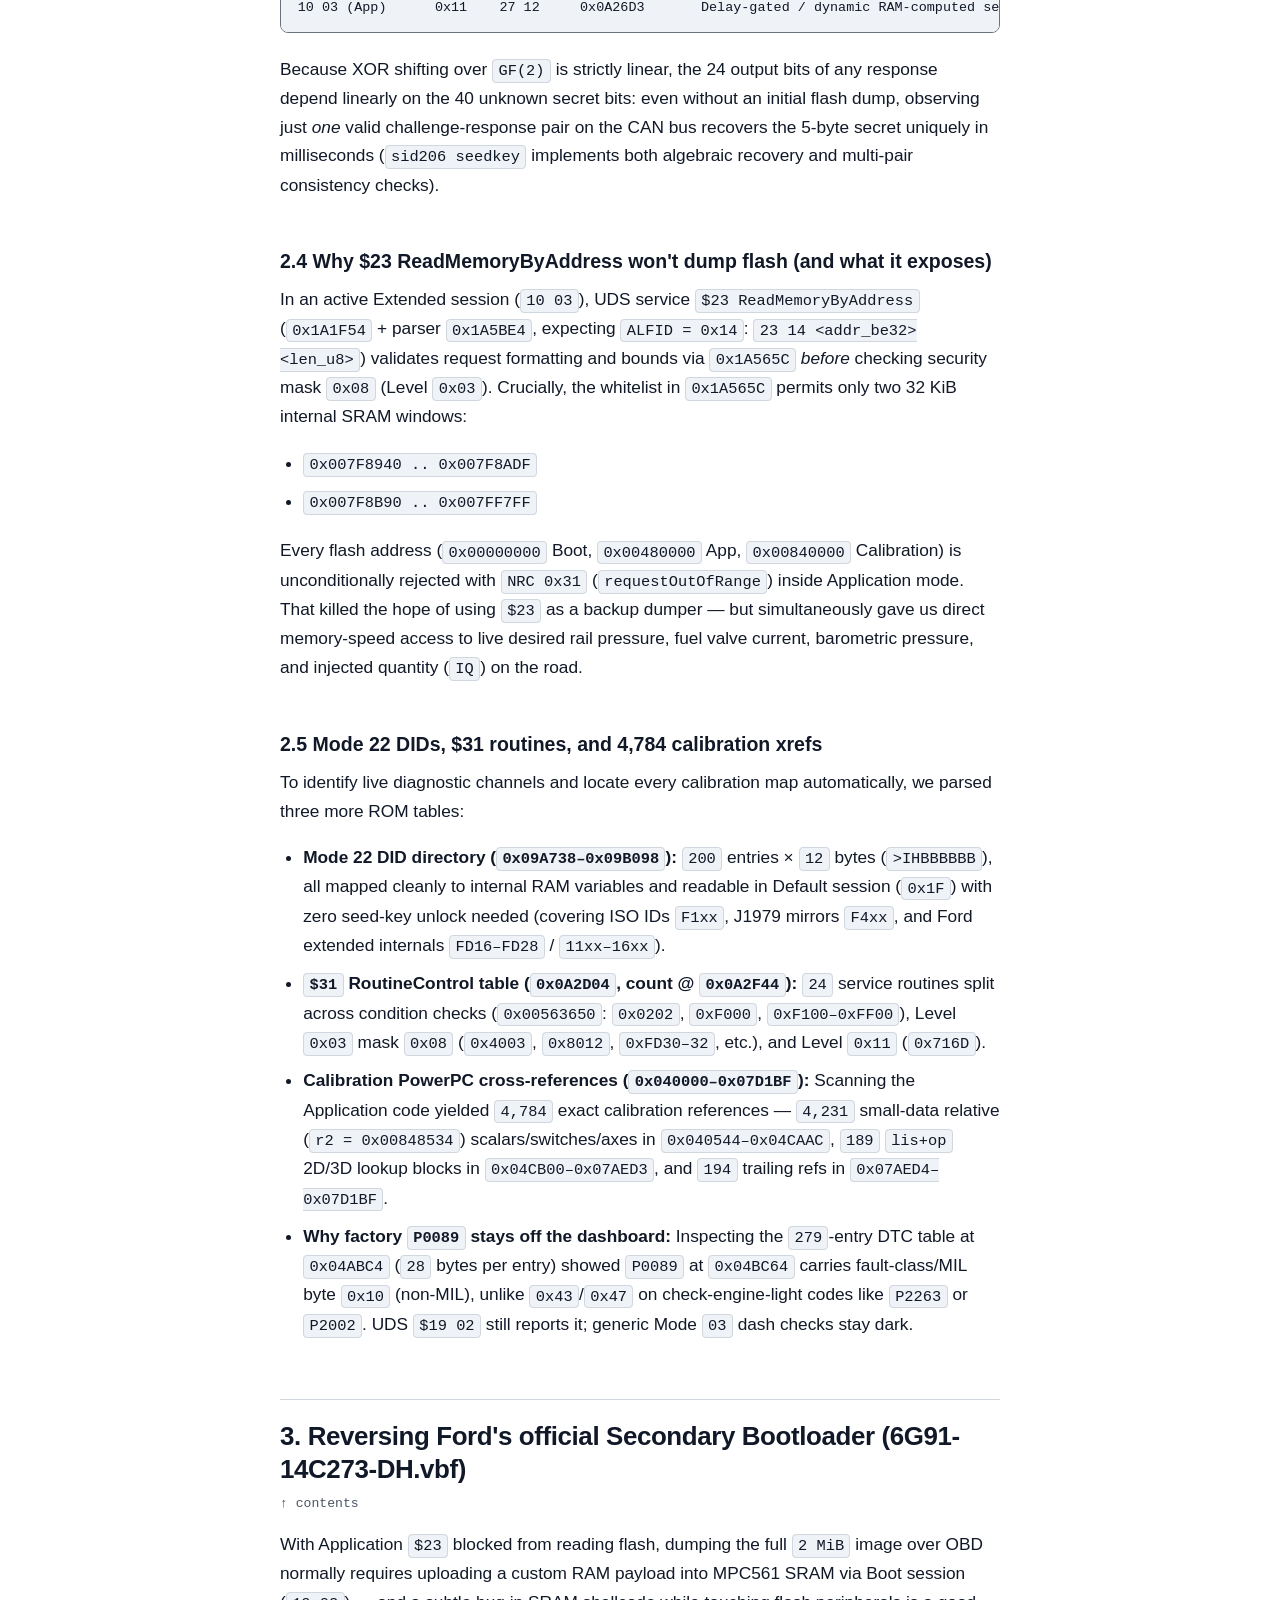
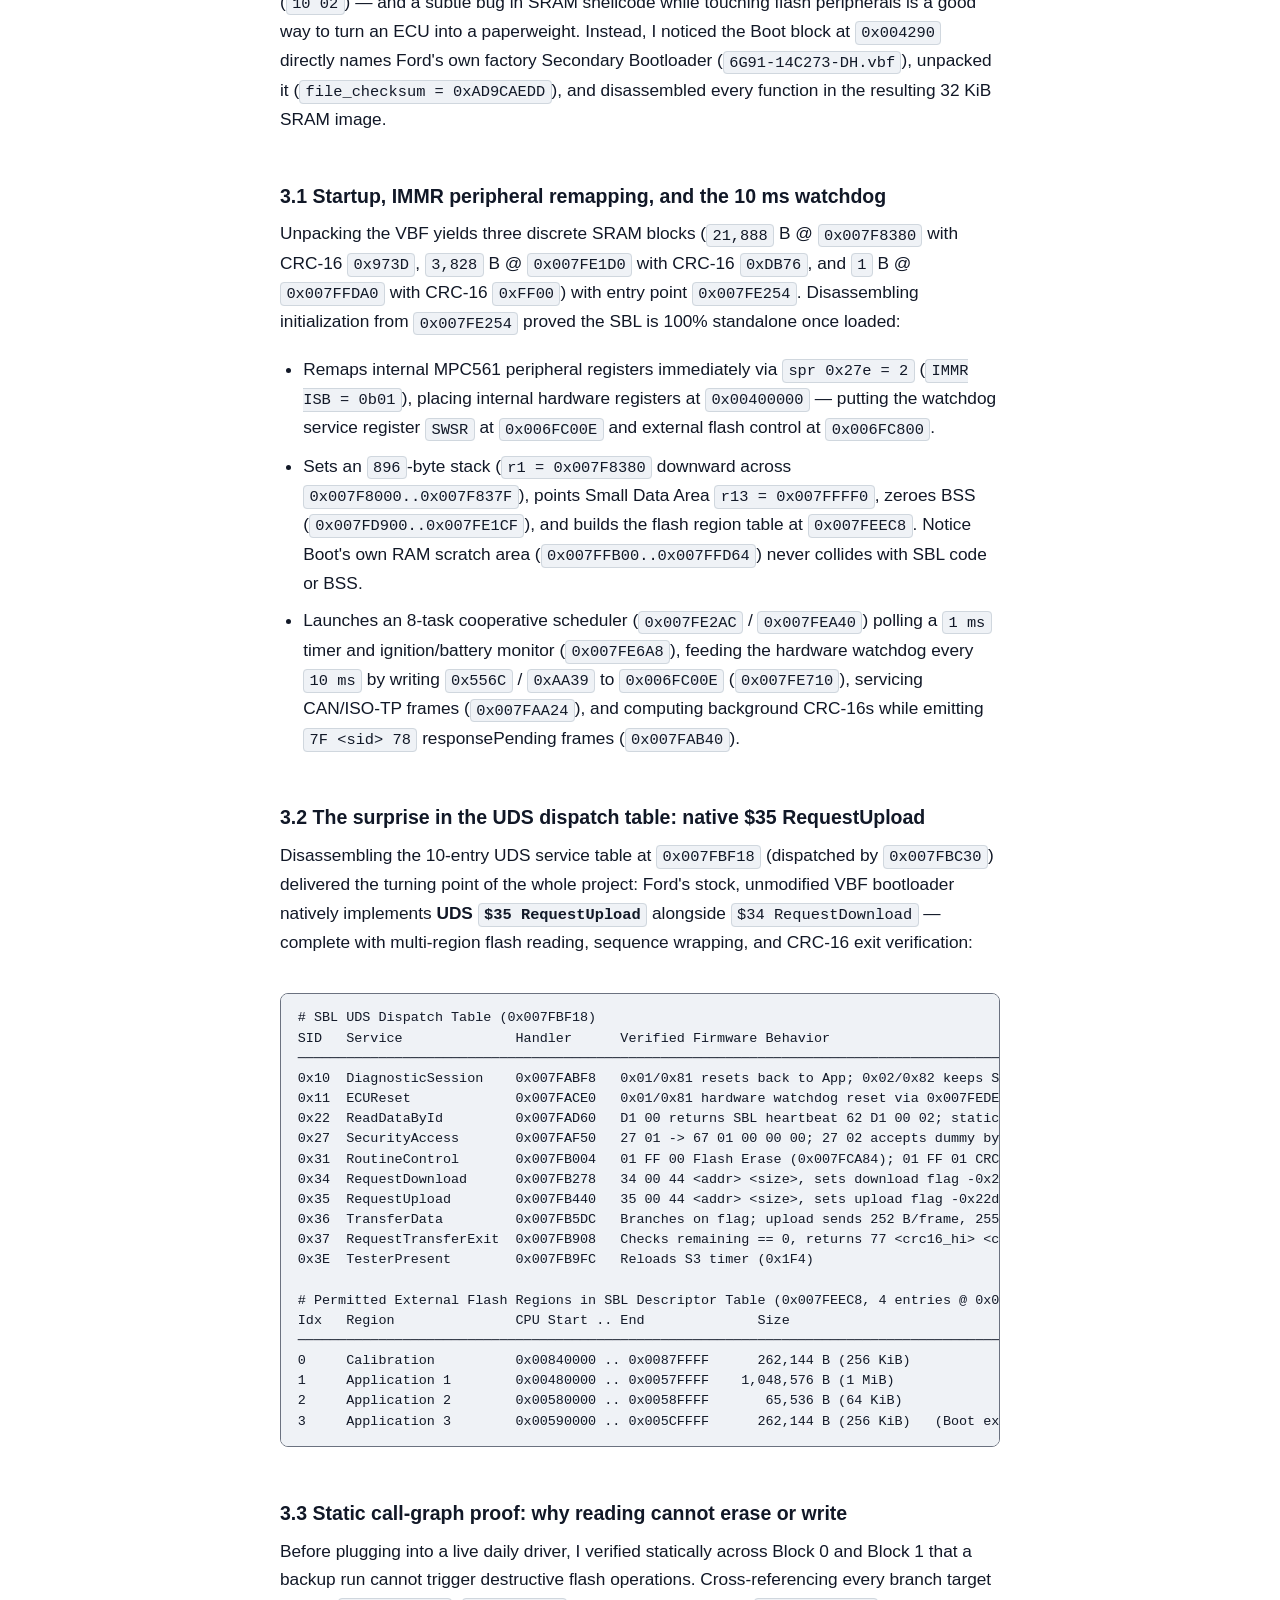
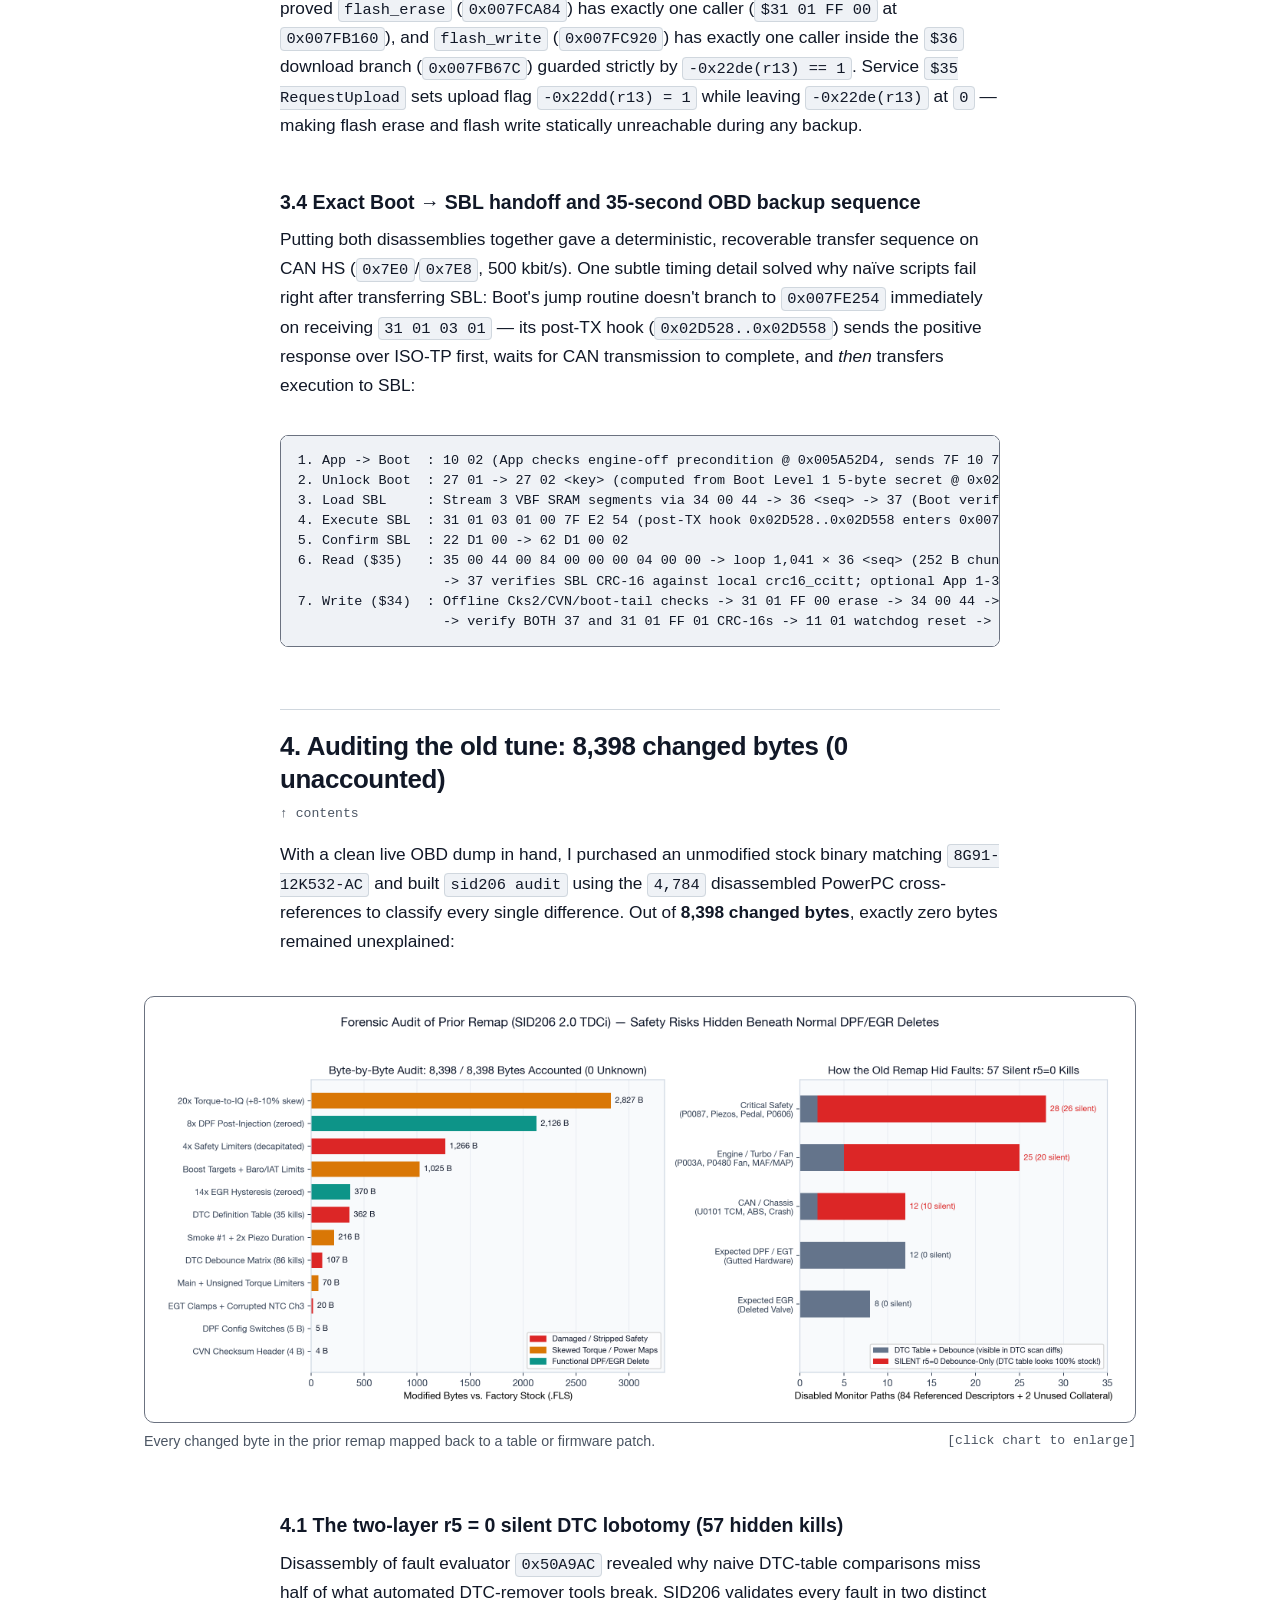
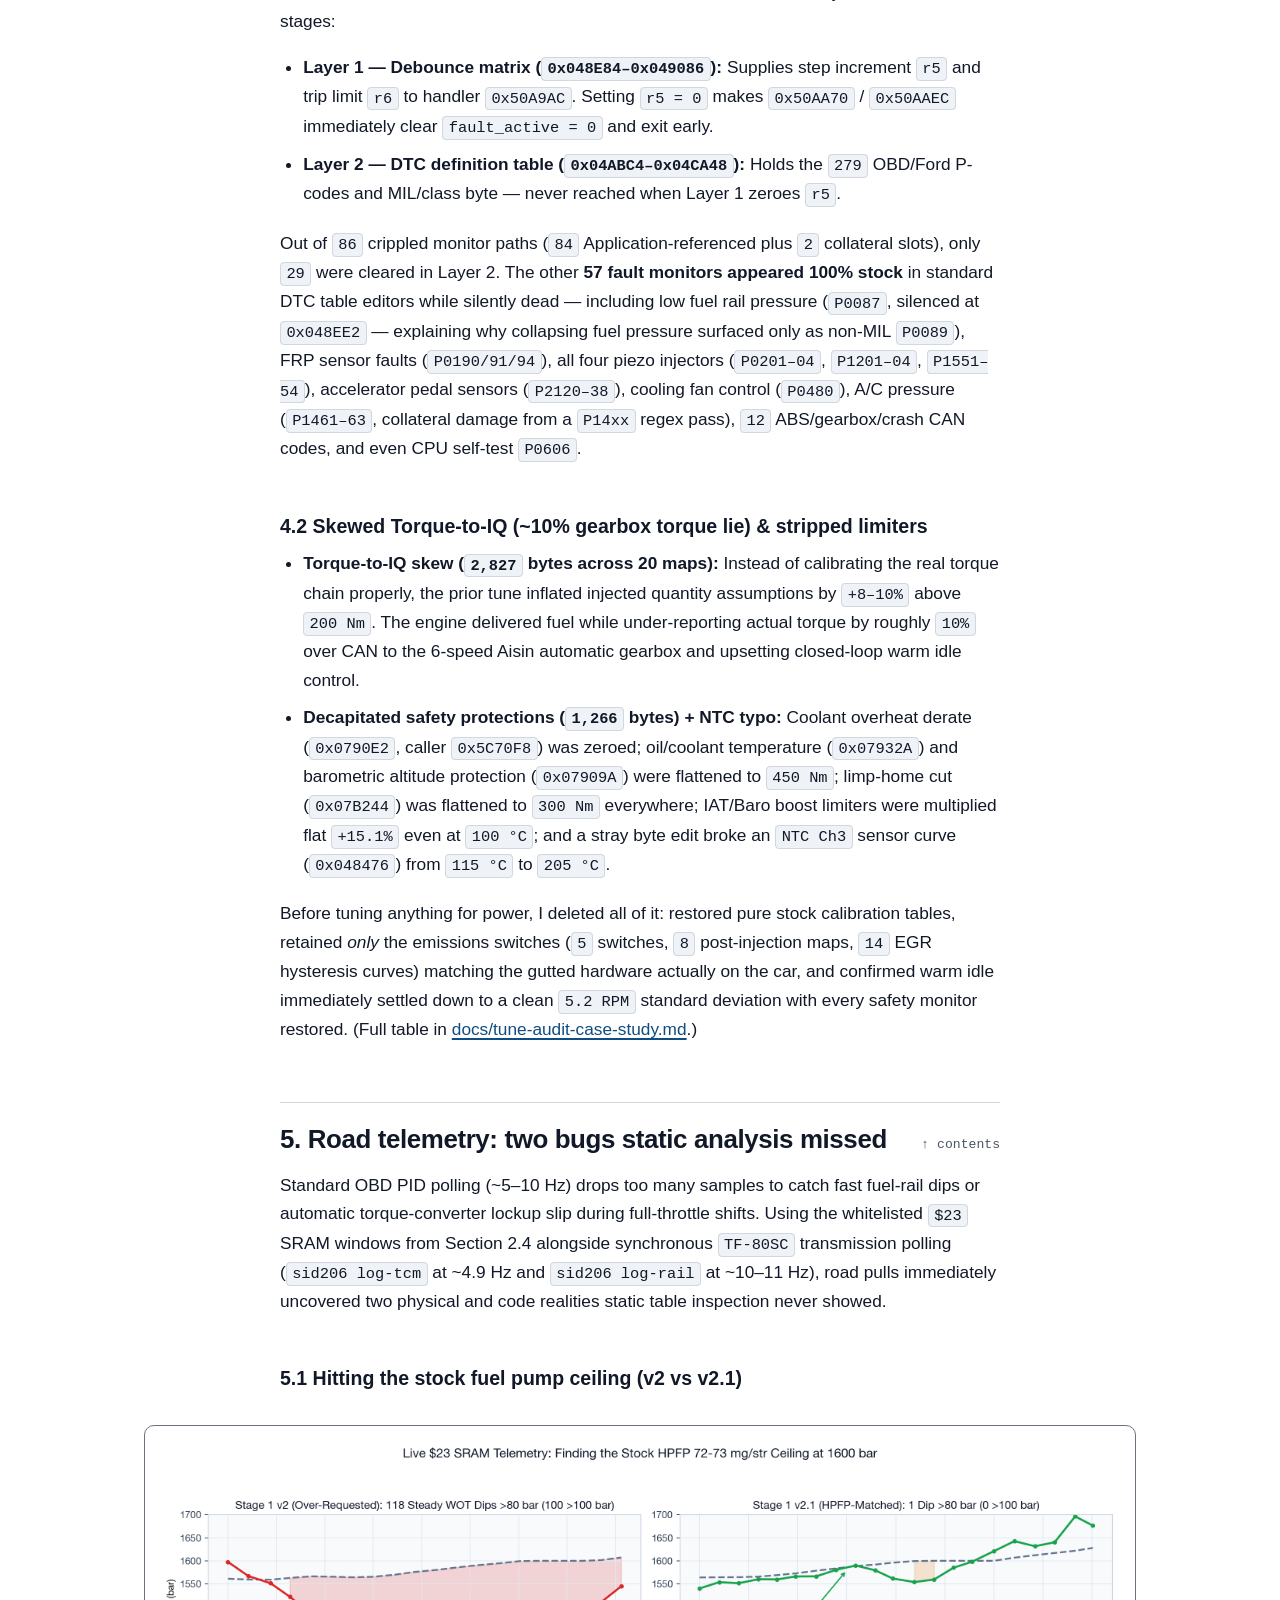
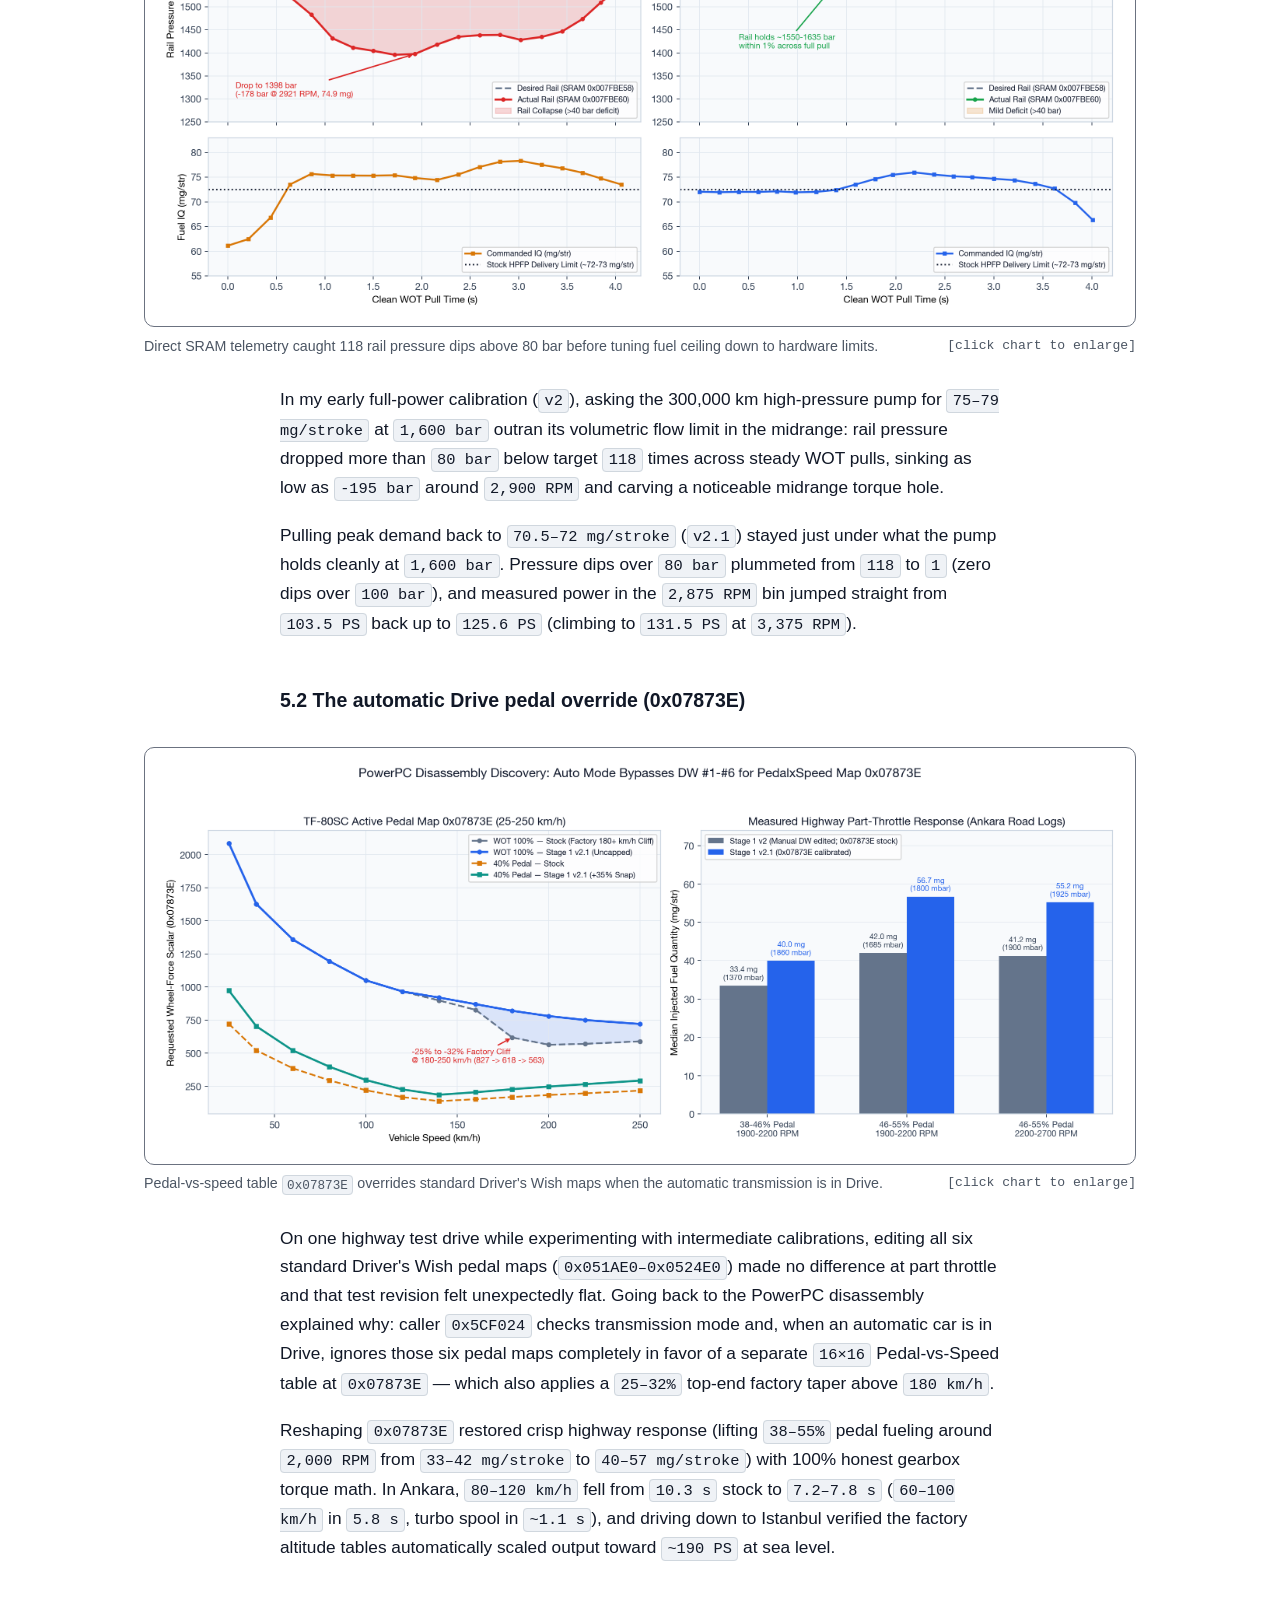
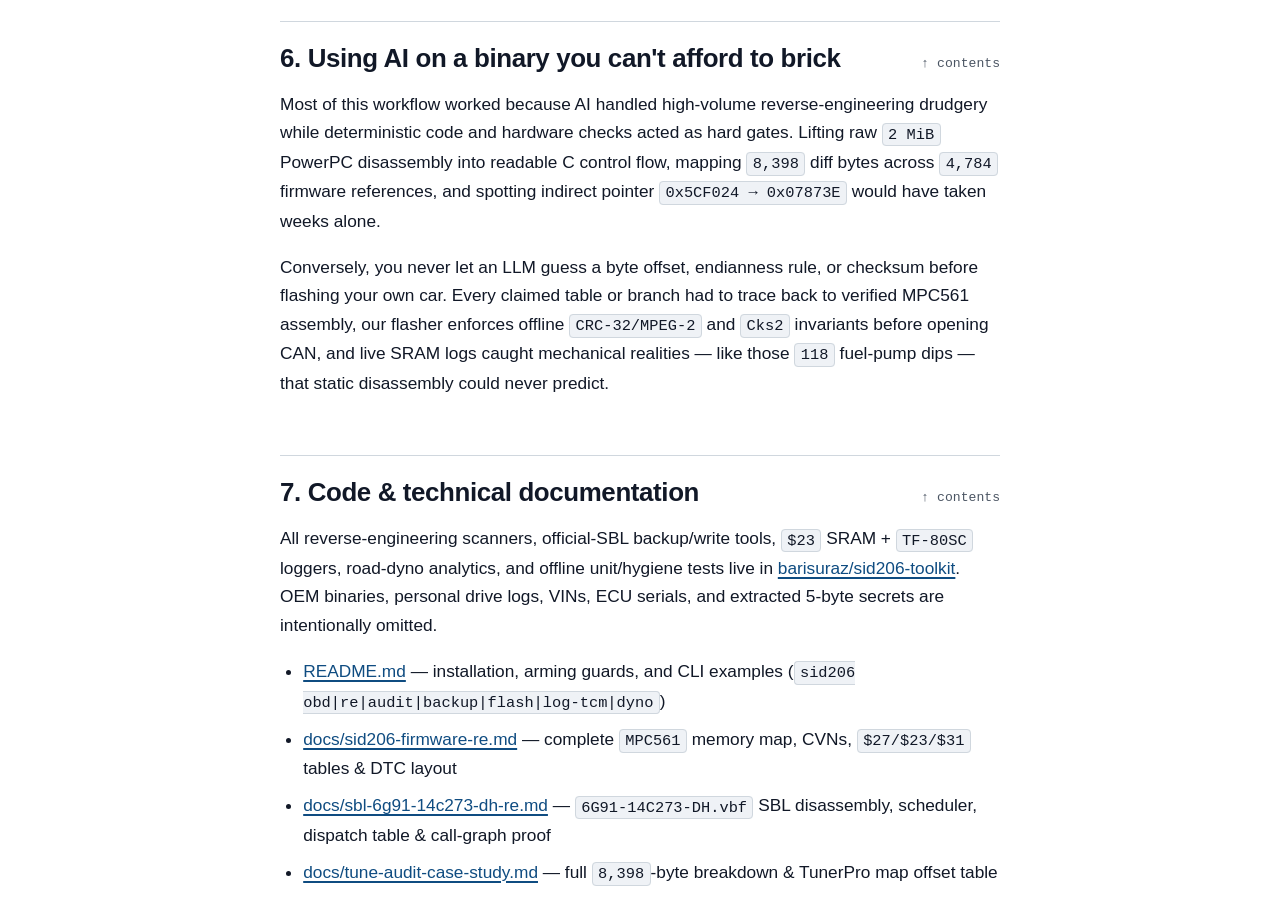
==== commit eaf57039: "HN-style deep dive with TOC, firmware/SBL RE, TR translation, factual & header fixes" ====
--- a/blog/index.html
+++ b/blog/index.html
@@ -5,14 +5,19 @@
   <meta name="viewport" content="width=device-width, initial-scale=1.0">
   <meta name="color-scheme" content="light dark">
   <title>Fixing a bad ECU tune on a 2011 Mondeo 2.0 TDCi</title>
-  <meta name="description" content="Pulling a full 2 MB Siemens SID206 PowerPC binary over OBD, uncovering 57 silently muted fault monitors and a torque lie to the automatic gearbox, and tuning cleanly to ~190 PS.">
+  <meta name="description" content="Reversing the Siemens SID206 MPC561 PowerPC firmware and Ford's official Secondary Bootloader to dump flash over OBD, uncover 57 silent fault kills and a gearbox torque lie, and tune cleanly to ~190 PS.">
   <meta name="author" content="Baris Uraz">
   <link rel="canonical" href="https://barisuraz.github.io/sid206-toolkit/">
+  <link rel="alternate" hreflang="en" href="https://barisuraz.github.io/sid206-toolkit/">
+  <link rel="alternate" hreflang="tr" href="https://barisuraz.github.io/sid206-toolkit/tr/">
+  <link rel="alternate" hreflang="x-default" href="https://barisuraz.github.io/sid206-toolkit/">
 
   <meta property="og:type" content="article">
+  <meta property="og:locale" content="en_US">
+  <meta property="og:locale:alternate" content="tr_TR">
   <meta property="og:site_name" content="sid206-toolkit">
   <meta property="og:title" content="Fixing a bad ECU tune on a 2011 Mondeo 2.0 TDCi">
-  <meta property="og:description" content="Dumping the full 2 MB SID206 flash over OBD, auditing 8,398 changed bytes against stock, and building a clean ~190 PS Stage 1 tune backed by high-speed road logs.">
+  <meta property="og:description" content="Reversing SID206 MPC561 firmware and Ford's official Secondary Bootloader (6G91-14C273-DH) to dump 2 MiB flash over OBD, audit 8,398 changed bytes, and build a ~190 PS calibration.">
   <meta property="og:url" content="https://barisuraz.github.io/sid206-toolkit/">
   <meta property="og:image" content="https://barisuraz.github.io/sid206-toolkit/assets/road-dyno-progression.png">
   <meta property="og:image:width" content="2520">
@@ -21,606 +26,30 @@
 
   <meta name="twitter:card" content="summary_large_image">
   <meta name="twitter:title" content="Fixing a bad ECU tune on a 2011 Mondeo 2.0 TDCi">
-  <meta name="twitter:description" content="Pulling a 2 MB ECU dump over OBD, finding 57 hidden fault deletes in PowerPC disassembly, and tuning a 300,000 km Mondeo to ~190 PS.">
+  <meta name="twitter:description" content="Reversing SID206 PowerPC firmware and Ford's official SBL to dump 2 MiB over OBD, audit 8,398 bytes against stock, and tune cleanly to ~190 PS.">
   <meta name="twitter:image" content="https://barisuraz.github.io/sid206-toolkit/assets/road-dyno-progression.png">
 
   <link rel="icon" href="data:image/svg+xml,%3Csvg xmlns='http://www.w3.org/2000/svg' viewBox='0 0 64 64'%3E%3Crect width='64' height='64' rx='12' fill='%230f4c81'/%3E%3Ctext x='32' y='42' font-family='monospace' font-size='26' font-weight='700' text-anchor='middle' fill='%23ffffff'%3ESID%3C/text%3E%3C/svg%3E">
-
-  <style>
-    :root {
-      color-scheme: light dark;
-
-      --bg-light: #ffffff;
-      --bg-dark: #0d1117;
-      --surface-light: #f6f8fa;
-      --surface-dark: #161b22;
-      --text-light: #111827;
-      --text-dark: #e6edf3;
-      --muted-light: #4b5563;
-      --muted-dark: #9da7b3;
-      --border-light: #6b7280;
-      --border-dark: #656e7a;
-      --rule-light: #d0d7de;
-      --rule-dark: #30363d;
-      --accent-light: #0f4c81;
-      --accent-dark: #58a6ff;
-      --code-bg-light: #eff2f6;
-      --code-bg-dark: #1f242c;
-      --good-text-light: #14532d;
-      --good-text-dark: #7ee787;
-      --warn-text-light: #991b1b;
-      --warn-text-dark: #ff9492;
-      --scrollbar-thumb-light: #5c6570;
-      --scrollbar-thumb-dark: #8b949e;
-      --scrollbar-track-light: #eaeef2;
-      --scrollbar-track-dark: #1c2128;
-
-      --bg: var(--bg-light);
-      --surface: var(--surface-light);
-      --text: var(--text-light);
-      --muted: var(--muted-light);
-      --border: var(--border-light);
-      --rule: var(--rule-light);
-      --accent: var(--accent-light);
-      --code-bg: var(--code-bg-light);
-      --good-text: var(--good-text-light);
-      --warn-text: var(--warn-text-light);
-      --scrollbar-thumb: var(--scrollbar-thumb-light);
-      --scrollbar-track: var(--scrollbar-track-light);
-    }
-
-    @media (prefers-color-scheme: dark) {
-      :root {
-        --bg: var(--bg-dark);
-        --surface: var(--surface-dark);
-        --text: var(--text-dark);
-        --muted: var(--muted-dark);
-        --border: var(--border-dark);
-        --rule: var(--rule-dark);
-        --accent: var(--accent-dark);
-        --code-bg: var(--code-bg-dark);
-        --good-text: var(--good-text-dark);
-        --warn-text: var(--warn-text-dark);
-        --scrollbar-thumb: var(--scrollbar-thumb-dark);
-        --scrollbar-track: var(--scrollbar-track-dark);
-      }
-    }
-
-    @supports (color: light-dark(white, black)) {
-      :root {
-        --bg: light-dark(var(--bg-light), var(--bg-dark));
-        --surface: light-dark(var(--surface-light), var(--surface-dark));
-        --text: light-dark(var(--text-light), var(--text-dark));
-        --muted: light-dark(var(--muted-light), var(--muted-dark));
-        --border: light-dark(var(--border-light), var(--border-dark));
-        --rule: light-dark(var(--rule-light), var(--rule-dark));
-        --accent: light-dark(var(--accent-light), var(--accent-dark));
-        --code-bg: light-dark(var(--code-bg-light), var(--code-bg-dark));
-        --good-text: light-dark(var(--good-text-light), var(--good-text-dark));
-        --warn-text: light-dark(var(--warn-text-light), var(--warn-text-dark));
-        --scrollbar-thumb: light-dark(var(--scrollbar-thumb-light), var(--scrollbar-thumb-dark));
-        --scrollbar-track: light-dark(var(--scrollbar-track-light), var(--scrollbar-track-dark));
-      }
-    }
-
-    :root {
-      scrollbar-color: var(--scrollbar-thumb) var(--scrollbar-track);
-      accent-color: var(--accent);
-    }
-
-    @supports not (scrollbar-color: auto) {
-      :root::-webkit-scrollbar,
-      .table-wrapper::-webkit-scrollbar {
-        width: 12px;
-        height: 12px;
-      }
-
-      :root::-webkit-scrollbar-thumb,
-      .table-wrapper::-webkit-scrollbar-thumb {
-        background: var(--scrollbar-thumb);
-      }
-
-      :root::-webkit-scrollbar-track,
-      .table-wrapper::-webkit-scrollbar-track {
-        background: var(--scrollbar-track);
-      }
-    }
-
-    *,
-    *::before,
-    *::after {
-      box-sizing: border-box;
-    }
-
-    body {
-      margin: 0;
-      background-color: var(--bg);
-      color: var(--text);
-      font-family: -apple-system, BlinkMacSystemFont, "Segoe UI", Roboto, "Helvetica Neue", Arial, sans-serif;
-      font-size: clamp(1rem, 0.96rem + 0.22vw, 1.08rem);
-      line-height: 1.65;
-      -webkit-font-smoothing: antialiased;
-      text-rendering: optimizeLegibility;
-    }
-
-    .grid-band {
-      display: grid;
-      grid-template-columns:
-        minmax(clamp(1rem, 4vw, 2.5rem), 1fr)
-        minmax(0, 45rem)
-        minmax(clamp(1rem, 4vw, 2.5rem), 1fr);
-    }
-
-    .grid-band > * {
-      grid-column: 2;
-      min-inline-size: 0;
-    }
-
-    .grid-band > .wide {
-      grid-column: 1 / -1;
-      inline-size: min(62rem, calc(100% - 2 * clamp(1rem, 4vw, 2.5rem)));
-      justify-self: center;
-    }
-
-    a {
-      color: var(--accent);
-      text-decoration-thickness: 1.5px;
-      text-underline-offset: 0.18em;
-    }
-
-    a:hover {
-      text-decoration-thickness: 2.5px;
-    }
-
-    :focus-visible {
-      outline: 2.5px solid var(--accent);
-      outline-offset: 2px;
-    }
-
-    .site-header {
-      border-block-end: 1px solid var(--rule);
-      background-color: var(--surface);
-      padding-block: 0.9rem;
-    }
-
-    .header-inner {
-      display: flex;
-      flex-wrap: wrap;
-      align-items: center;
-      justify-content: space-between;
-      gap: 0.65rem 1.25rem;
-    }
-
-    .brand {
-      font-family: ui-monospace, SFMono-Regular, Menlo, Monaco, Consolas, monospace;
-      font-size: 0.94rem;
-      font-weight: 600;
-      color: var(--text);
-      text-decoration: none;
-    }
-
-    .brand:hover {
-      color: var(--accent);
-    }
-
-    .header-nav ul {
-      display: flex;
-      flex-wrap: wrap;
-      list-style: none;
-      margin: 0;
-      padding: 0;
-      gap: 0.45rem 1.1rem;
-      font-size: 0.92rem;
-    }
-
-    .header-nav a {
-      text-decoration: none;
-      font-weight: 500;
-    }
-
-    .header-nav a:hover {
-      text-decoration: underline;
-    }
-
-    main {
-      padding-block: clamp(1.8rem, 4vw, 3rem) clamp(3rem, 6vw, 4.5rem);
-    }
-
-    h1 {
-      margin-block: 0 0.65rem;
-      font-size: clamp(1.75rem, 1.35rem + 1.8vw, 2.55rem);
-      line-height: 1.18;
-      letter-spacing: -0.02em;
-    }
-
-    .meta-line {
-      margin-block: 0 1.6rem;
-      color: var(--muted);
-      font-size: 0.92rem;
-      display: flex;
-      flex-wrap: wrap;
-      gap: 0.4rem 0.85rem;
-    }
-
-    h2 {
-      margin-block: 2.6rem 0.9rem;
-      padding-block-start: 1.4rem;
-      border-block-start: 1px solid var(--rule);
-      font-size: clamp(1.32rem, 1.15rem + 0.7vw, 1.65rem);
-      line-height: 1.28;
-      letter-spacing: -0.015em;
-    }
-
-    h3 {
-      margin-block: 2rem 0.65rem;
-      font-size: clamp(1.08rem, 1rem + 0.35vw, 1.25rem);
-      line-height: 1.35;
-    }
-
-    p {
-      margin-block: 0 1.15rem;
-    }
-
-    ul,
-    ol {
-      margin-block: 0 1.25rem;
-      padding-inline-start: 1.45rem;
-    }
-
-    li + li {
-      margin-block-start: 0.55rem;
-    }
-
-    code {
-      font-family: ui-monospace, SFMono-Regular, Menlo, Monaco, Consolas, monospace;
-      font-size: 0.89em;
-      background-color: var(--code-bg);
-      padding: 0.12em 0.36em;
-      border-radius: 4px;
-      border: 1px solid var(--rule);
-    }
-
-    .badge-good {
-      color: var(--good-text);
-      font-weight: 700;
-    }
-
-    .badge-warn {
-      color: var(--warn-text);
-      font-weight: 700;
-    }
-
-    /* Responsive table (semantic headers + container-query stacked cards on narrow viewports) */
-    .table-wrapper {
-      overflow: auto;
-      max-inline-size: 100%;
-      max-block-size: min(560px, 85vh);
-      container-type: inline-size;
-      margin-block: 1.4rem 1.8rem;
-      border: 1px solid var(--border);
-      border-radius: 8px;
-      background-color: var(--bg);
-      scrollbar-color: var(--scrollbar-thumb) var(--scrollbar-track);
-    }
-
-    table {
-      inline-size: 100%;
-      border-collapse: separate;
-      border-spacing: 0;
-      font-size: 0.94rem;
-      line-height: 1.45;
-      --label-2: "Old Remap";
-      --label-3: "Restored Stock (DPF/EGR off)";
-      --label-4: "Final Tune";
-    }
-
-    caption {
-      padding: 0.75rem 0.95rem;
-      text-align: start;
-      font-size: 0.88rem;
-      font-weight: 600;
-      color: var(--muted);
-      background-color: var(--surface);
-      border-block-end: 1px solid var(--rule);
-    }
-
-    thead {
-      position: sticky;
-      inset-block-start: 0;
-      z-index: 2;
-      background-color: var(--surface);
-    }
-
-    th,
-    td {
-      padding: 0.72rem 0.95rem;
-      text-align: start;
-      vertical-align: top;
-      border-block-end: 1px solid var(--rule);
-    }
-
-    thead th {
-      font-weight: 700;
-      border-block-end: 2px solid var(--border);
-      background-color: var(--surface);
-    }
-
-    tbody th {
-      position: sticky;
-      inset-inline-start: 0;
-      z-index: 1;
-      background-color: var(--bg);
-      font-weight: 600;
-      border-inline-end: 1px solid var(--rule);
-    }
-
-    tbody tr:last-child th,
-    tbody tr:last-child td {
-      border-block-end: none;
-    }
-
-    @container (width < 600px) {
-      .table-wrapper {
-        max-block-size: none;
-        border: none;
-        background-color: transparent;
-      }
-
-      table,
-      thead,
-      tbody,
-      tr,
-      th,
-      td {
-        display: block;
-      }
-
-      caption {
-        border: 1px solid var(--border);
-        border-radius: 8px;
-        margin-block-end: 0.85rem;
-      }
-
-      thead {
-        display: none;
-      }
-
-      tr {
-        margin-block-end: 0.9rem;
-        border: 1px solid var(--border);
-        border-radius: 8px;
-        overflow: hidden;
-        background-color: var(--bg);
-      }
-
-      tbody th {
-        position: sticky;
-        inset-block-start: 0;
-        z-index: 2;
-        background-color: var(--surface);
-        border-inline-end: none;
-        border-block-end: 1px solid var(--border);
-      }
-
-      td {
-        border-block-end: 1px solid var(--rule);
-      }
-
-      td::before {
-        display: block;
-        font-size: 0.8rem;
-        font-weight: 700;
-        color: var(--muted);
-        margin-block-end: 0.15rem;
-      }
-
-      td:nth-child(2)::before {
-        content: var(--label-2);
-      }
-
-      td:nth-child(3)::before {
-        content: var(--label-3);
-      }
-
-      td:nth-child(4)::before {
-        content: var(--label-4);
-      }
-
-      tbody tr:last-child td:last-child {
-        border-block-end: none;
-      }
-    }
-
-    /* Chart figures with crisp white chart backing and click-to-zoom trigger */
-    figure.wide {
-      margin-block: 1.5rem 1.85rem;
-      margin-inline: 0;
-    }
-
-    .chart-frame {
-      background-color: #ffffff;
-      border: 1px solid var(--border);
-      border-radius: 10px;
-      padding: clamp(0.35rem, 1.1vw, 0.75rem);
-    }
-
-    .chart-trigger {
-      display: block;
-      inline-size: 100%;
-      padding: 0;
-      margin: 0;
-      border: 0;
-      background: transparent;
-      cursor: zoom-in;
-      border-radius: 6px;
-    }
-
-    .chart-trigger img {
-      display: block;
-      inline-size: 100%;
-      block-size: auto;
-      border-radius: 6px;
-    }
-
-    figcaption {
-      margin-block-start: 0.55rem;
-      color: var(--muted);
-      font-size: 0.89rem;
-      line-height: 1.45;
-      display: flex;
-      flex-wrap: wrap;
-      justify-content: space-between;
-      gap: 0.25rem 0.75rem;
-    }
-
-    .zoom-hint {
-      font-family: ui-monospace, SFMono-Regular, Menlo, Monaco, Consolas, monospace;
-      font-size: 0.82rem;
-    }
-
-    /* Native modal dialog lightbox */
-    dialog#lightbox {
-      max-inline-size: min(96vw, 80rem);
-      max-block-size: 94vh;
-      margin: auto;
-      padding: 0;
-      border: 1.5px solid var(--border);
-      border-radius: 12px;
-      background-color: var(--surface);
-      color: var(--text);
-    }
-
-    dialog#lightbox::backdrop {
-      background-color: rgba(0, 0, 0, 0.74);
-      backdrop-filter: blur(3px);
-    }
-
-    .lightbox-bar {
-      display: flex;
-      align-items: center;
-      justify-content: space-between;
-      gap: 1rem;
-      padding: 0.7rem 1rem;
-      border-block-end: 1px solid var(--rule);
-    }
-
-    .lightbox-title {
-      margin: 0;
-      font-size: 0.92rem;
-      color: var(--muted);
-    }
-
-    .lightbox-close {
-      font: inherit;
-      font-size: 0.9rem;
-      font-weight: 600;
-      padding: 0.35rem 0.8rem;
-      border-radius: 6px;
-      border: 1px solid var(--border);
-      background-color: var(--bg);
-      color: var(--text);
-      cursor: pointer;
-    }
-
-    .lightbox-close:hover {
-      border-color: var(--accent);
-      color: var(--accent);
-    }
-
-    .lightbox-body {
-      padding: 0.75rem;
-      background-color: #ffffff;
-      overflow: auto;
-      max-block-size: calc(94vh - 3.6rem);
-    }
-
-    .lightbox-body img {
-      display: block;
-      inline-size: 100%;
-      block-size: auto;
-    }
-
-    .site-footer {
-      border-block-start: 1px solid var(--rule);
-      background-color: var(--surface);
-      padding-block: 1.6rem;
-      color: var(--muted);
-      font-size: 0.9rem;
-    }
-
-    .footer-inner {
-      display: flex;
-      flex-wrap: wrap;
-      justify-content: space-between;
-      gap: 0.5rem 1.25rem;
-    }
-
-    @media (prefers-contrast: more) {
-      :root {
-        --muted-light: #1f2937;
-        --muted-dark: #d1d5db;
-        --border-light: #111827;
-        --border-dark: #e5e7eb;
-        --rule-light: #4b5563;
-        --rule-dark: #9ca3af;
-      }
-    }
-
-    @media (forced-colors: active) {
-      body,
-      .site-header,
-      .site-footer,
-      .table-wrapper,
-      thead th,
-      tbody th,
-      caption,
-      dialog#lightbox {
-        background-color: Canvas;
-        color: CanvasText;
-        border-color: CanvasText;
-      }
-
-      .chart-frame,
-      .lightbox-body {
-        forced-color-adjust: none;
-        background-color: #ffffff;
-        border: 2px solid CanvasText;
-      }
-
-      a {
-        color: LinkText;
-      }
-
-      .meta-line,
-      figcaption,
-      .lightbox-title,
-      .site-footer {
-        color: GrayText;
-      }
-
-      .lightbox-close {
-        background-color: ButtonFace;
-        color: ButtonText;
-        border: 1px solid ButtonText;
-      }
-
-      :focus-visible {
-        outline-color: Highlight;
-      }
-    }
-  </style>
+  <link rel="stylesheet" href="./assets/style.css">
+  <script src="./assets/blog.js" defer></script>
 </head>
 <body>
   <header class="site-header grid-band">
     <div class="header-inner">
       <a class="brand" href="https://github.com/barisuraz/sid206-toolkit">barisuraz / sid206-toolkit</a>
-      <nav class="header-nav" aria-label="Repository links">
-        <ul>
-          <li><a href="https://github.com/barisuraz/sid206-toolkit">GitHub Repo</a></li>
-          <li><a href="https://github.com/barisuraz/sid206-toolkit/tree/main/docs">Technical Docs</a></li>
-          <li><a href="https://github.com/barisuraz/sid206-toolkit/blob/main/blog/post.md">Markdown Source</a></li>
-        </ul>
-      </nav>
+      <div class="header-controls">
+        <nav class="header-nav" aria-label="Repository links">
+          <ul>
+            <li><a href="https://github.com/barisuraz/sid206-toolkit">GitHub</a></li>
+            <li><a href="https://github.com/barisuraz/sid206-toolkit/tree/main/docs">Docs</a></li>
+            <li><a href="https://github.com/barisuraz/sid206-toolkit/blob/main/blog/post.md">Markdown</a></li>
+          </ul>
+        </nav>
+        <nav class="lang-switch" aria-label="Language">
+          <a href="./" lang="en" hreflang="en" aria-current="page">EN</a>
+          <a href="./tr/" lang="tr" hreflang="tr">TR</a>
+        </nav>
+      </div>
     </div>
   </header>
 
@@ -630,236 +59,437 @@
       <p class="meta-line">
         <span>By Baris Uraz</span>
         <span aria-hidden="true">·</span>
-        <span>Siemens SID206 · PowerPC reverse engineering &amp; road telemetry</span>
+        <span>Siemens SID206 · MPC561 PowerPC &amp; SBL reverse engineering</span>
       </p>
 
-      <p>I bought a 2011 Ford Mondeo Mk4.5 estate (<code>2.0 TDCi</code>, 130 PS factory, 6-speed automatic) with around 300,000 km on the clock. The particulate filter (DPF) and EGR valve had already been physically removed, four fresh injectors were installed, and an unknown prior owner had flashed a remap onto it. On paper it should have pulled fine. In reality the idle was rough, highway passing felt lazy, and under hard load the fuel system threw a pressure fault (<code>P0089</code>), yet generic OBD scanners showed no check-engine light and zero stored codes.</p>
-
-      <p>So I pulled the full binary out of the engine computer (<code>SID206</code>) over the OBD port, bought a clean stock file to diff against, traced the prior tune's hidden patches in firmware disassembly, and built a clean <code>~190 PS</code> Stage 1 calibration verified with high-speed road logs.</p>
-
-      <h2>Results</h2>
-
-      <p>All acceleration and road-dyno runs below were logged at around 850 m elevation in Ankara (~923 mbar ambient air pressure), where thinner air naturally costs a few percent of peak power compared to sea level. At sea level, the same tune automatically scales up to roughly <code>190 PS</code> and <code>395–400 Nm</code> through the factory barometric compensation tables.</p>
-
-      <div tabindex="0" role="region" aria-labelledby="results-table-caption" class="table-wrapper wide">
-        <table>
-          <caption id="results-table-caption">Before and after comparison across Old Remap, Restored Stock, and Final Tune</caption>
-          <thead>
-            <tr>
-              <th scope="col">Metric</th>
-              <th scope="col">Old Remap</th>
-              <th scope="col">Restored Stock (DPF/EGR off)</th>
-              <th scope="col">Final Tune</th>
-            </tr>
-          </thead>
-          <tbody>
-            <tr>
-              <th scope="row">Peak power (Ankara ~850 m / sea level)</th>
-              <td>Sluggish pull, pressure drops</td>
-              <td>~130 PS factory baseline</td>
-              <td><span class="badge-good">180–185 PS (~190 PS / ~395–400 Nm)</span></td>
-            </tr>
-            <tr>
-              <th scope="row">80–120 km/h (Ankara)</th>
-              <td>Not repeatable</td>
-              <td>10.3 s</td>
-              <td><span class="badge-good">7.2–7.8 s</span> (60–100 km/h in 5.8 s)</td>
-            </tr>
-            <tr>
-              <th scope="row">Warm idle stability</th>
-              <td>Rough (~3x worse jitter)</td>
-              <td>Smooth (5.2 RPM std dev)</td>
-              <td><span class="badge-good">Smooth (5.2 RPM std dev)</span></td>
-            </tr>
-            <tr>
-              <th scope="row">Hidden fault codes</th>
-              <td><span class="badge-warn">57 silently muted</span> (injectors, fuel, CPU)</td>
-              <td>0 (DPF/EGR only)</td>
-              <td><span class="badge-good">0 (DPF/EGR only)</span></td>
-            </tr>
-            <tr>
-              <th scope="row">Gearbox torque reporting</th>
-              <td><span class="badge-warn">~10% under-reported</span></td>
-              <td>Honest 1:1</td>
-              <td><span class="badge-good">Honest 1:1 (rescaled cleanly)</span></td>
-            </tr>
-            <tr>
-              <th scope="row">High-pressure fuel rail</th>
-              <td>Drops pressure (<code>P0089</code> / hidden <code>P0087</code>)</td>
-              <td>Holds target cleanly</td>
-              <td><span class="badge-good">Holds 1,600 bar (118 dips cut to 1)</span></td>
-            </tr>
-          </tbody>
-        </table>
-      </div>
-
-      <figure class="wide">
-        <div class="chart-frame">
-          <button
-            type="button"
-            class="chart-trigger"
-            data-full-src="./assets/road-dyno-progression.png"
-            data-caption="Four-stage road dyno progression in Ankara (~923 mbar)"
-            aria-label="Enlarge chart: Four-stage road dyno progression in Ankara"
-          >
-            <img
-              src="./assets/road-dyno-progression.png"
-              alt="Four-stage road dyno chart showing stock baseline, midrange fuel rail pressure dip in test v2, recovery in v2.1, and final highway curve"
-              width="2520"
-              height="1044"
-              fetchpriority="high"
+      <p>I bought a 2011 Ford Mondeo Mk4.5 estate (<code>2.0 TDCi</code>, 130 PS factory, 6-speed Aisin <code>TF-80SC</code> automatic) with around 300,000 km on the clock. The DPF and EGR valve had already been physically removed, and an unknown prior remap was on the ECU. I bought the car thinking the injectors were healthy; after having them tested on a bench, all four piezo injectors turned out worn out and had to be replaced.</p>
+
+      <p>Even on four new injectors, warm idle stayed rough, and a deeper UDS <code>$19 02</code> diagnostic scan caught a <code>P0089</code> fuel-pressure fault while generic OBD scanners showed no check-engine light and zero stored codes. To find out what the mystery remap had actually changed, I reversed both the <code>SID206</code> PowerPC firmware and Ford's official Secondary Bootloader to pull a clean <code>2 MiB</code> dump over OBD on a Mac, audited all <code>8,398</code> changed bytes against a clean stock binary, wiped the broken patches, and built a clean <code>~190 PS</code> tune verified with direct SRAM road logs.</p>
+
+      <nav id="contents" class="toc-box" aria-labelledby="toc-heading">
+        <p id="toc-heading" class="toc-heading">Contents</p>
+        <ol>
+          <li><a href="#results">1. Results</a></li>
+          <li>
+            <a href="#firmware-re">2. Reversing the SID206 firmware</a>
+            <ol>
+              <li><a href="#memory-map">2.1 Debunking the TriCore myth &amp; 2 MiB MPC561 memory map</a></li>
+              <li><a href="#checksums">2.2 Checksums: CRC-32/MPEG-2 CVNs and the live Cks2 monitor</a></li>
+              <li><a href="#seedkey">2.3 Cracking $27 SecurityAccess (24-bit LFSR, reversed bytes &amp; GF(2))</a></li>
+              <li><a href="#sram-read">2.4 Why $23 ReadMemoryByAddress won't dump flash (and what it exposes)</a></li>
+              <li><a href="#tables-xrefs">2.5 Mode 22 DIDs, $31 routines, and 4,784 calibration xrefs</a></li>
+            </ol>
+          </li>
+          <li>
+            <a href="#sbl-re">3. Reversing Ford's official Secondary Bootloader (6G91-14C273-DH.vbf)</a>
+            <ol>
+              <li><a href="#sbl-startup">3.1 Startup, IMMR peripheral remapping, and the 10 ms watchdog</a></li>
+              <li><a href="#sbl-dispatch">3.2 The surprise in the UDS dispatch table: native $35 RequestUpload</a></li>
+              <li><a href="#sbl-safety">3.3 Static call-graph proof: why reading cannot erase or write</a></li>
+              <li><a href="#sbl-handoff">3.4 Exact Boot → SBL handoff and 35-second OBD backup sequence</a></li>
+            </ol>
+          </li>
+          <li>
+            <a href="#audit">4. Auditing the old tune: 8,398 changed bytes (0 unaccounted)</a>
+            <ol>
+              <li><a href="#silent-dtc">4.1 The two-layer r5 = 0 silent DTC lobotomy (57 hidden kills)</a></li>
+              <li><a href="#torque-lie">4.2 Skewed Torque-to-IQ (~10% gearbox torque lie) &amp; stripped limiters</a></li>
+            </ol>
+          </li>
+          <li>
+            <a href="#road-logging">5. Road telemetry: two bugs static analysis missed</a>
+            <ol>
+              <li><a href="#fuel-pump">5.1 Hitting the stock fuel pump ceiling (v2 vs v2.1)</a></li>
+              <li><a href="#auto-pedal">5.2 The automatic Drive pedal override (0x07873E)</a></li>
+            </ol>
+          </li>
+          <li><a href="#ai">6. Using AI on a binary you can't afford to brick</a></li>
+          <li><a href="#repo">7. Code &amp; technical documentation</a></li>
+        </ol>
+      </nav>
+
+      <section id="results" class="section-band">
+        <div class="section-head">
+          <h2>1. Results</h2>
+          <a class="back-top" href="#contents">↑ contents</a>
+        </div>
+
+        <p>All acceleration and road-dyno runs below were logged at around 850 m elevation in Ankara (~923 mbar ambient air pressure), where thinner air naturally trims peak output by a few percent compared to sea level. At sea level, the same calibration automatically scales up to roughly <code>190 PS</code> and <code>395–400 Nm</code> through the factory barometric compensation maps.</p>
+
+        <div tabindex="0" role="region" aria-labelledby="results-table-caption" class="table-wrapper wide">
+          <table>
+            <caption id="results-table-caption">Before and after comparison across Old Remap, Restored Stock, and Final Tune</caption>
+            <thead>
+              <tr>
+                <th scope="col">Metric</th>
+                <th scope="col">Old Remap</th>
+                <th scope="col">Restored Stock (DPF/EGR off)</th>
+                <th scope="col">Final Tune</th>
+              </tr>
+            </thead>
+            <tbody>
+              <tr>
+                <th scope="row">Peak power (Ankara ~850 m / sea level)</th>
+                <td>Unlogged (flat 390 Nm limit, skewed IQ)</td>
+                <td>~130 PS factory baseline</td>
+                <td><span class="badge-good">180–185 PS (~190 PS / ~395–400 Nm)</span></td>
+              </tr>
+              <tr>
+                <th scope="row">80–120 km/h (Ankara)</th>
+                <td>Not logged</td>
+                <td>10.3 s</td>
+                <td><span class="badge-good">7.2–7.8 s</span> (60–100 km/h in 5.8 s)</td>
+              </tr>
+              <tr>
+                <th scope="row">Warm idle stability</th>
+                <td>Rough (~3x worse jitter)</td>
+                <td>Smooth (5.2 RPM std dev)</td>
+                <td><span class="badge-good">Smooth (5.2 RPM std dev)</span></td>
+              </tr>
+              <tr>
+                <th scope="row">Hidden fault codes</th>
+                <td><span class="badge-warn">57 silently muted</span> (injectors, fuel, CPU)</td>
+                <td>0 (DPF/EGR only)</td>
+                <td><span class="badge-good">0 (DPF/EGR only)</span></td>
+              </tr>
+              <tr>
+                <th scope="row">Gearbox torque reporting</th>
+                <td><span class="badge-warn">~10% under-reported</span></td>
+                <td>Honest 1:1</td>
+                <td><span class="badge-good">Honest 1:1 (rescaled cleanly)</span></td>
+              </tr>
+              <tr>
+                <th scope="row">High-pressure fuel rail</th>
+                <td>Hidden <code>P0087</code> (non-MIL <code>P0089</code> only)</td>
+                <td>Holds target cleanly</td>
+                <td><span class="badge-good">Holds 1,600 bar (118 dips cut to 1)</span></td>
+              </tr>
+            </tbody>
+          </table>
+        </div>
+
+        <figure class="wide">
+          <div class="chart-frame">
+            <button
+              type="button"
+              class="chart-trigger"
+              data-full-src="./assets/road-dyno-progression.png"
+              data-caption="Four-stage road dyno progression in Ankara (~923 mbar)"
+              aria-label="Enlarge chart: Four-stage road dyno progression in Ankara"
             >
-          </button>
-        </div>
-        <figcaption>
-          <span>Four-stage road dyno progression logged in Ankara (~923 mbar).</span>
-          <span class="zoom-hint">[click chart to enlarge]</span>
-        </figcaption>
-      </figure>
-
-      <p>Fixing the broken mechanics mattered more than adding boost or fuel. Once the old tune's distorted injector tables were replaced with real calibration data, warm idle jitter dropped by roughly three times, and fixing a single midrange fuel ceiling gave back more wheel power than blindly asking for extra fuel.</p>
-
-      <h2>Reading the full ECU over the OBD port</h2>
-
-      <p>Cheap tuning cables usually only read the calibration tables, skipping the actual executable firmware where fault suppression, limp-home logic, and transmission torque calculations live. Opening a 15-year-old sealed aluminum ECU on a workbench risks breaking the PCB, so we needed a full <code>2 MB</code> flash read through the diagnostic port instead.</p>
-
-      <p>To do that without bricking anything, we unpacked a factory Ford update file (<code>VBF</code>) for this hardware family and extracted its secondary bootloader (SBL) — a small helper program that the factory updater temporarily loads into the ECU's RAM to handle flash reads and writes. Disassembling that <code>PowerPC</code> helper confirmed its security challenge-response math, memory read limits, and block checksum routines.</p>
-
-      <p>From there, the workflow was straightforward:</p>
-
-      <ol>
-        <li>Authenticate with the ECU over the car's CAN bus, upload the official secondary bootloader into RAM, and run it.</li>
-        <li>Stream the entire <code>2 MB</code> flash chip out through the OBD port in about 35 seconds while the ECU stayed bolted in the engine bay.</li>
-        <li>Verify every write offline in Python against the bootloader's own checksum checks before ever touching the flashing script.</li>
-      </ol>
-
-      <p>Because both reads and writes go through Ford's own bootloader protocol rather than blind hex patches, every flash step is repeatable and recoverable. (The bootloader reverse engineering and memory layout are documented in <a href="https://github.com/barisuraz/sid206-toolkit/blob/main/docs/sbl-6g91-14c273-dh-re.md">docs/sbl-6g91-14c273-dh-re.md</a> and <a href="https://github.com/barisuraz/sid206-toolkit/blob/main/docs/sid206-firmware-re.md">docs/sid206-firmware-re.md</a>.)</p>
-
-      <h2>Auditing the old tune: 8,398 changed bytes</h2>
-
-      <p>Next, we bought an unmodified stock binary matching the exact software version on our Mondeo and ran a byte-for-byte diff. Every single one of the <code>8,398</code> changed bytes between stock and what came with the car was accounted for, leaving zero unknown edits:</p>
-
-      <figure class="wide">
-        <div class="chart-frame">
-          <button
-            type="button"
-            class="chart-trigger"
-            data-full-src="./assets/audit-breakdown.png"
-            data-caption="100% byte audit breakdown across 8,398 changed bytes (0 unaccounted)"
-            aria-label="Enlarge chart: 100% byte audit breakdown across 8,398 changed bytes"
-          >
-            <img
-              src="./assets/audit-breakdown.png"
-              alt="Breakdown chart accounting for all 8,398 modified bytes in the inherited tune, highlighting 86 disabled monitor paths and 57 silent fault kills"
-              width="2520"
-              height="1044"
-              loading="lazy"
+              <img
+                src="./assets/road-dyno-progression.png"
+                alt="Four-stage road dyno chart showing stock baseline, midrange fuel rail pressure dip in test v2, recovery in v2.1, and final highway curve"
+                width="2520"
+                height="1044"
+                fetchpriority="high"
+              >
+            </button>
+          </div>
+          <figcaption>
+            <span>Four-stage road dyno progression logged in Ankara (~923 mbar).</span>
+            <span class="zoom-hint">[click chart to enlarge]</span>
+          </figcaption>
+        </figure>
+
+        <p>Fixing the broken calibration mechanics mattered far more than adding boost or fuel. Restoring honest injector timing and Torque-to-IQ data cut warm idle jitter roughly threefold, and dialing peak fuel back just under the high-pressure pump's mechanical ceiling added more usable wheel power than asking for extra fuel.</p>
+      </section>
+
+      <section id="firmware-re" class="section-band">
+        <div class="section-head">
+          <h2>2. Reversing the SID206 firmware</h2>
+          <a class="back-top" href="#contents">↑ contents</a>
+        </div>
+
+        <p>Generic hobbyist OBD flashers usually pull only the <code>256 KiB</code> calibration slice and never show you the executable code where fault-suppression hacks, runtime checksum monitors, and automatic-gearbox torque routing actually live. Opening a 15-year-old sealed aluminum ECU on a workbench risks cracking traces off the board, so everything below started with getting full visibility into a reference <code>2 MiB</code> image and talking cleanly to the live car over CAN via a Tactrix OpenPort 2.0 on macOS (Apple Silicon).</p>
+
+        <h3 id="memory-map">2.1 Debunking the TriCore myth &amp; 2 MiB MPC561 memory map</h3>
+
+        <p>Disassembling the <code>8G91-12K532-AC</code> image immediately disproved two things routinely repeated on tuning forums. First, there is <strong>no Infineon TriCore</strong> inside SID206 (TriCore <code>TC1797</code> arrived on later <code>SID208</code> ECUs): the binary is <strong>32-bit big-endian Motorola/Freescale <code>MPC561/MPC562</code> PowerPC</strong> running the <code>ERCOSEK V4.1.16 MPC555</code> RTOS (version string verbatim at <code>0x0AAB67</code>). Second, <code>7G91-14C275-AA</code> is not an aftermarket remap artifact — it sits verbatim at <code>0x183396</code> inside the stock factory flash as Block 4's CALID.</p>
+
+        <p>One hardware trap worth flagging up front: external serial EEPROM (<code>.EPR</code>) dumps from another SID206 carry vehicle-specific PATS immobiliser keys, VIN, and injector trims — flashing a donor EEPROM bricks cranking, so only flash (<code>.FLS</code>) blocks serve as software reference. Across the <code>2 MiB</code> (<code>0x200000</code>) flash layout, PowerPC SDA/SDA2 base pointers split memory cleanly into four physical and virtual regions:</p>
+
+        <pre role="region" aria-label="SID206 MPC561 memory map" tabindex="0"><code>Flash Offset             CPU Virtual Addr          Size       Role &amp; Key Anchor Pointers
+──────────────────────────────────────────────────────────────────────────────────────────────────
+0x000000 .. 0x03FFFF     0x00000000 .. 0x0003FFFF  256 KiB    Bootloader (1:1 map; reset 0x000100 → 0x00009F36)
+                                                              Boot0/Boot1 CVNs, SBL string 0x004290, key 0x022231
+
+0x040000 .. 0x07FFFF     0x00840000 .. 0x0087FFFF  256 KiB    Calibration (+0x800000 delta; r2 = 0x00848534 @ 0x19CCEC)
+                                                              CVN 0x040104, Cks2 0x040240..0x040544, DTCs 0x04ABC4
+
+0x080000 .. 0x1CFFFF     0x00480000 .. 0x005CFFFF  1.3 MiB    Application (+0x400000 delta; 0x0D0000..0x0FFFFF erased)
+                                                              App CVN 0x100004, Cks2 caller 0x562E0C, Block 4 @ 0x180000+
+
+(runtime only)           0x007F8000 .. 0x007FFFFF   32 KiB    Internal MPC561 SRAM (r13 = 0x007FFFF0 @ 0x19CCE4)
+                                                              Stack, live sensor vars ($23 windows), SBL landing RAM</code></pre>
+
+        <h3 id="checksums">2.2 Checksums: CRC-32/MPEG-2 CVNs and the live Cks2 monitor</h3>
+
+        <p>Before changing a single byte, we needed exact parity with every integrity check the ECU runs at boot and while driving. Searching for constants turned up three embedded CRC tables (<code>0x021BEC</code>, <code>0x02FFE0</code>, <code>0x0A4954</code>). Disassembling callers confirmed <strong>non-reflected CRC-32/MPEG-2</strong> (polynomial <code>0x04C11DB7</code>, init <code>0xFFFFFFFF</code>, xorout <code>0x00000000</code>). Checking against a stock image matches all three readable header regions bit-for-bit:</p>
+
+        <ul>
+          <li><strong>Boot0 (<code>0x008004</code>):</strong> <code>0xA5D99536</code> across 3 ranges — exact match.</li>
+          <li><strong>Boot1 (<code>0x020044</code>, Mode <code>09 06</code> CVN #3):</strong> <code>0xA3C368D3</code> across 3 ranges — exact match.</li>
+          <li><strong>Calibration (<code>0x040104</code>, Mode <code>09 06</code> CVN #2):</strong> <code>0x96C1E69C</code> (stock) across 4 ranges spanning <code>0x040240–0x07D1BF</code> — exact match.</li>
+          <li><strong>Runtime Monitoring Checksum (<code>Cks2</code>, <code>0x1000D0</code>):</strong> Separate from header CVN, routine <code>0x562E0C</code> continuously checksums <code>0x040240–0x040544</code> inside Calibration while the engine is running. Leaving that slice corrupted trips monitoring errors even if the header CVN validates, so <code>sid206 flash</code> enforces zero byte diffs inside <code>Cks2</code>.</li>
+        </ul>
+
+        <h3 id="seedkey">2.3 Cracking $27 SecurityAccess (24-bit LFSR, reversed bytes &amp; GF(2))</h3>
+
+        <p>To unlock Boot flashing (<code>10 02</code>), Application RAM reads (<code>10 03</code> Level <code>0x03</code>), or protected routines, UDS service <code>$27</code> issues a 3-byte challenge seed and checks a 3-byte response derived from a 5-byte secret. Disassembling both <code>$27</code> handlers (<code>0x02E2C8</code> in Boot and <code>0x19FCA0</code> in Application) confirmed Ford's 24-bit Galois LFSR (<code>init = 0xC541A9</code>, feedback polynomial tap <code>0x909028</code>, stepped for 64 rounds across <code>[seed(3), secret(5)]</code>).</p>
+
+        <p>Reading the PowerPC instructions explained why naive ports of public Ford LFSR snippets failed until checked against disassembly: the firmware loads <code>secret[0]</code> into the top bits of <code>r30</code> and <code>secret[1..4]</code> into <code>r6</code> — the <strong>exact byte-reversed order</strong> relative to standard hex CLI representations:</p>
+
+        <pre role="region" aria-label="SID206 SecurityAccess key table slots" tabindex="0"><code>Session          Level   SendKey   Flash Offset   Notes
+──────────────────────────────────────────────────────────────────────────────────────────────────
+10 02 (Boot)     0x01    27 02     0x022231       Static 5-byte secret in table 0x022228 (pass raw[::-1] to CLI)
+10 03 (App)      0x01    27 02     0x0A26C9       Static 5-byte secret in table 0x0A26BC (pass raw[::-1] to CLI)
+10 03 (App)      0x03    27 04     0x0A26CE       Static 5-byte secret — unlocks $23 SRAM reads &amp; $31 routines
+10 03 (App)      0x11    27 12     0x0A26D3       Delay-gated / dynamic RAM-computed secret (0x0A26DB = 0x01, r13 - 0x749e)</code></pre>
+
+        <p>Because XOR shifting over <code>GF(2)</code> is strictly linear, the 24 output bits of any response depend linearly on the 40 unknown secret bits: even without an initial flash dump, observing just <em>one</em> valid challenge-response pair on the CAN bus recovers the 5-byte secret uniquely in milliseconds (<code>sid206 seedkey</code> implements both algebraic recovery and multi-pair consistency checks).</p>
+
+        <h3 id="sram-read">2.4 Why $23 ReadMemoryByAddress won't dump flash (and what it exposes)</h3>
+
+        <p>In an active Extended session (<code>10 03</code>), UDS service <code>$23 ReadMemoryByAddress</code> (<code>0x1A1F54</code> + parser <code>0x1A5BE4</code>, expecting <code>ALFID = 0x14</code>: <code>23 14 &lt;addr_be32&gt; &lt;len_u8&gt;</code>) validates request formatting and bounds via <code>0x1A565C</code> <em>before</em> checking security mask <code>0x08</code> (Level <code>0x03</code>). Crucially, the whitelist in <code>0x1A565C</code> permits only two 32 KiB internal SRAM windows:</p>
+
+        <ul>
+          <li><code>0x007F8940 .. 0x007F8ADF</code></li>
+          <li><code>0x007F8B90 .. 0x007FF7FF</code></li>
+        </ul>
+
+        <p>Every flash address (<code>0x00000000</code> Boot, <code>0x00480000</code> App, <code>0x00840000</code> Calibration) is unconditionally rejected with <code>NRC 0x31</code> (<code>requestOutOfRange</code>) inside Application mode. That killed the hope of using <code>$23</code> as a backup dumper — but simultaneously gave us direct memory-speed access to live desired rail pressure, fuel valve current, barometric pressure, and injected quantity (<code>IQ</code>) on the road.</p>
+
+        <h3 id="tables-xrefs">2.5 Mode 22 DIDs, $31 routines, and 4,784 calibration xrefs</h3>
+
+        <p>To identify live diagnostic channels and locate every calibration map automatically, we parsed three more ROM tables:</p>
+
+        <ul>
+          <li><strong>Mode 22 DID directory (<code>0x09A738–0x09B098</code>):</strong> <code>200</code> entries × <code>12</code> bytes (<code>&gt;IHBBBBBB</code>), all mapped cleanly to internal RAM variables and readable in Default session (<code>0x1F</code>) with zero seed-key unlock needed (covering ISO IDs <code>F1xx</code>, J1979 mirrors <code>F4xx</code>, and Ford extended internals <code>FD16–FD28</code> / <code>11xx–16xx</code>).</li>
+          <li><strong><code>$31</code> RoutineControl table (<code>0x0A2D04</code>, count @ <code>0x0A2F44</code>):</strong> <code>24</code> service routines split across condition checks (<code>0x00563650</code>: <code>0x0202</code>, <code>0xF000</code>, <code>0xF100–0xFF00</code>), Level <code>0x03</code> mask <code>0x08</code> (<code>0x4003</code>, <code>0x8012</code>, <code>0xFD30–32</code>, etc.), and Level <code>0x11</code> (<code>0x716D</code>).</li>
+          <li><strong>Calibration PowerPC cross-references (<code>0x040000–0x07D1BF</code>):</strong> Scanning the Application code yielded <code>4,784</code> exact calibration references — <code>4,231</code> small-data relative (<code>r2 = 0x00848534</code>) scalars/switches/axes in <code>0x040544–0x04CAAC</code>, <code>189</code> <code>lis+op</code> 2D/3D lookup blocks in <code>0x04CB00–0x07AED3</code>, and <code>194</code> trailing refs in <code>0x07AED4–0x07D1BF</code>.</li>
+          <li><strong>Why factory <code>P0089</code> stays off the dashboard:</strong> Inspecting the <code>279</code>-entry DTC table at <code>0x04ABC4</code> (<code>28</code> bytes per entry) showed <code>P0089</code> at <code>0x04BC64</code> carries fault-class/MIL byte <code>0x10</code> (non-MIL), unlike <code>0x43</code>/<code>0x47</code> on check-engine-light codes like <code>P2263</code> or <code>P2002</code>. UDS <code>$19 02</code> still reports it; generic Mode <code>03</code> dash checks stay dark.</li>
+        </ul>
+      </section>
+
+      <section id="sbl-re" class="section-band">
+        <div class="section-head">
+          <h2>3. Reversing Ford's official Secondary Bootloader (6G91-14C273-DH.vbf)</h2>
+          <a class="back-top" href="#contents">↑ contents</a>
+        </div>
+
+        <p>With Application <code>$23</code> blocked from reading flash, dumping the full <code>2 MiB</code> image over OBD normally requires uploading a custom RAM payload into MPC561 SRAM via Boot session (<code>10 02</code>) — and a subtle bug in SRAM shellcode while touching flash peripherals is a good way to turn an ECU into a paperweight. Instead, I noticed the Boot block at <code>0x004290</code> directly names Ford's own factory Secondary Bootloader (<code>6G91-14C273-DH.vbf</code>), unpacked it (<code>file_checksum = 0xAD9CAEDD</code>), and disassembled every function in the resulting 32 KiB SRAM image.</p>
+
+        <h3 id="sbl-startup">3.1 Startup, IMMR peripheral remapping, and the 10 ms watchdog</h3>
+
+        <p>Unpacking the VBF yields three discrete SRAM blocks (<code>21,888</code> B @ <code>0x007F8380</code> with CRC-16 <code>0x973D</code>, <code>3,828</code> B @ <code>0x007FE1D0</code> with CRC-16 <code>0xDB76</code>, and <code>1</code> B @ <code>0x007FFDA0</code> with CRC-16 <code>0xFF00</code>) with entry point <code>0x007FE254</code>. Disassembling initialization from <code>0x007FE254</code> proved the SBL is 100% standalone once loaded:</p>
+
+        <ul>
+          <li>Remaps internal MPC561 peripheral registers immediately via <code>spr 0x27e = 2</code> (<code>IMMR ISB = 0b01</code>), placing internal hardware registers at <code>0x00400000</code> — putting the watchdog service register <code>SWSR</code> at <code>0x006FC00E</code> and external flash control at <code>0x006FC800</code>.</li>
+          <li>Sets an <code>896</code>-byte stack (<code>r1 = 0x007F8380</code> downward across <code>0x007F8000..0x007F837F</code>), points Small Data Area <code>r13 = 0x007FFFF0</code>, zeroes BSS (<code>0x007FD900..0x007FE1CF</code>), and builds the flash region table at <code>0x007FEEC8</code>. Notice Boot's own RAM scratch area (<code>0x007FFB00..0x007FFD64</code>) never collides with SBL code or BSS.</li>
+          <li>Launches an 8-task cooperative scheduler (<code>0x007FE2AC</code> / <code>0x007FEA40</code>) polling a <code>1 ms</code> timer and ignition/battery monitor (<code>0x007FE6A8</code>), feeding the hardware watchdog every <code>10 ms</code> by writing <code>0x556C</code> / <code>0xAA39</code> to <code>0x006FC00E</code> (<code>0x007FE710</code>), servicing CAN/ISO-TP frames (<code>0x007FAA24</code>), and computing background CRC-16s while emitting <code>7F &lt;sid&gt; 78</code> responsePending frames (<code>0x007FAB40</code>).</li>
+        </ul>
+
+        <h3 id="sbl-dispatch">3.2 The surprise in the UDS dispatch table: native $35 RequestUpload</h3>
+
+        <p>Disassembling the 10-entry UDS service table at <code>0x007FBF18</code> (dispatched by <code>0x007FBC30</code>) delivered the turning point of the whole project: Ford's stock, unmodified VBF bootloader natively implements <strong>UDS <code>$35 RequestUpload</code></strong> alongside <code>$34 RequestDownload</code> — complete with multi-region flash reading, sequence wrapping, and CRC-16 exit verification:</p>
+
+        <pre role="region" aria-label="Official 6G91-14C273-DH.vbf UDS dispatch table and permitted flash regions" tabindex="0"><code># SBL UDS Dispatch Table (0x007FBF18)
+SID   Service              Handler      Verified Firmware Behavior
+────────────────────────────────────────────────────────────────────────────────────────────────────
+0x10  DiagnosticSession    0x007FABF8   0x01/0x81 resets back to App; 0x02/0x82 keeps SBL active
+0x11  ECUReset             0x007FACE0   0x01/0x81 hardware watchdog reset via 0x007FEDEC -> Boot+App
+0x22  ReadDataById         0x007FAD60   D1 00 returns SBL heartbeat 62 D1 00 02; static IDs from Boot
+0x27  SecurityAccess       0x007FAF50   27 01 -> 67 01 00 00 00; 27 02 accepts dummy bytes once in SBL
+0x31  RoutineControl       0x007FB004   01 FF 00 Flash Erase (0x007FCA84); 01 FF 01 CRC-16 CheckMemory
+0x34  RequestDownload      0x007FB278   34 00 44 &lt;addr&gt; &lt;size&gt;, sets download flag -0x22de(r13) = 1
+0x35  RequestUpload        0x007FB440   35 00 44 &lt;addr&gt; &lt;size&gt;, sets upload flag -0x22dd(r13) = 1
+0x36  TransferData         0x007FB5DC   Branches on flag; upload sends 252 B/frame, 255->0 wrap + retry
+0x37  RequestTransferExit  0x007FB908   Checks remaining == 0, returns 77 &lt;crc16_hi&gt; &lt;crc16_lo&gt;
+0x3E  TesterPresent        0x007FB9FC   Reloads S3 timer (0x1F4)
+
+# Permitted External Flash Regions in SBL Descriptor Table (0x007FEEC8, 4 entries @ 0x007FEE78)
+Idx   Region               CPU Start .. End              Size
+────────────────────────────────────────────────────────────────────────────────────────────────────
+0     Calibration          0x00840000 .. 0x0087FFFF      262,144 B (256 KiB)
+1     Application 1        0x00480000 .. 0x0057FFFF    1,048,576 B (1 MiB)
+2     Application 2        0x00580000 .. 0x0058FFFF       65,536 B (64 KiB)
+3     Application 3        0x00590000 .. 0x005CFFFF      262,144 B (256 KiB)   (Boot excluded)</code></pre>
+
+        <h3 id="sbl-safety">3.3 Static call-graph proof: why reading cannot erase or write</h3>
+
+        <p>Before plugging into a live daily driver, I verified statically across Block 0 and Block 1 that a backup run cannot trigger destructive flash operations. Cross-referencing every branch target proved <code>flash_erase</code> (<code>0x007FCA84</code>) has exactly one caller (<code>$31 01 FF 00</code> at <code>0x007FB160</code>), and <code>flash_write</code> (<code>0x007FC920</code>) has exactly one caller inside the <code>$36</code> download branch (<code>0x007FB67C</code>) guarded strictly by <code>-0x22de(r13) == 1</code>. Service <code>$35 RequestUpload</code> sets upload flag <code>-0x22dd(r13) = 1</code> while leaving <code>-0x22de(r13)</code> at <code>0</code> — making flash erase and flash write statically unreachable during any backup.</p>
+
+        <h3 id="sbl-handoff">3.4 Exact Boot → SBL handoff and 35-second OBD backup sequence</h3>
+
+        <p>Putting both disassemblies together gave a deterministic, recoverable transfer sequence on CAN HS (<code>0x7E0</code>/<code>0x7E8</code>, 500 kbit/s). One subtle timing detail solved why naïve scripts fail right after transferring SBL: Boot's jump routine doesn't branch to <code>0x007FE254</code> immediately on receiving <code>31 01 03 01</code> — its post-TX hook (<code>0x02D528..0x02D558</code>) sends the positive response over ISO-TP first, waits for CAN transmission to complete, and <em>then</em> transfers execution to SBL:</p>
+
+        <pre role="region" aria-label="Boot to SBL handoff and Calibration backup/write protocol sequence" tabindex="0"><code>1. App -&gt; Boot  : 10 02 (App checks engine-off precondition @ 0x005A52D4, sends 7F 10 78, jumps 0x0003FC00)
+2. Unlock Boot  : 27 01 -&gt; 27 02 &lt;key&gt; (computed from Boot Level 1 5-byte secret @ 0x022231)
+3. Load SBL     : Stream 3 VBF SRAM segments via 34 00 44 -&gt; 36 &lt;seq&gt; -&gt; 37 (Boot verifies 0x973D / 0xDB76 / 0xFF00)
+4. Execute SBL  : 31 01 03 01 00 7F E2 54 (post-TX hook 0x02D528..0x02D558 enters 0x007FE254 after ACK)
+5. Confirm SBL  : 22 D1 00 -&gt; 62 D1 00 02
+6. Read ($35)   : 35 00 44 00 84 00 00 00 04 00 00 -&gt; loop 1,041 × 36 &lt;seq&gt; (252 B chunks, ~35 s for 256 KiB)
+                  -&gt; 37 verifies SBL CRC-16 against local crc16_ccitt; optional App 1-3 follow same path
+7. Write ($34)  : Offline Cks2/CVN/boot-tail checks -&gt; 31 01 FF 00 erase -&gt; 34 00 44 -&gt; 252 B 36 chunks
+                  -&gt; verify BOTH 37 and 31 01 FF 01 CRC-16s -&gt; 11 01 watchdog reset -&gt; Mode 09 06 CVN verify</code></pre>
+      </section>
+
+      <section id="audit" class="section-band">
+        <div class="section-head">
+          <h2>4. Auditing the old tune: 8,398 changed bytes (0 unaccounted)</h2>
+          <a class="back-top" href="#contents">↑ contents</a>
+        </div>
+
+        <p>With a clean live OBD dump in hand, I purchased an unmodified stock binary matching <code>8G91-12K532-AC</code> and built <code>sid206 audit</code> using the <code>4,784</code> disassembled PowerPC cross-references to classify every single difference. Out of <strong>8,398 changed bytes</strong>, exactly zero bytes remained unexplained:</p>
+
+        <figure class="wide">
+          <div class="chart-frame">
+            <button
+              type="button"
+              class="chart-trigger"
+              data-full-src="./assets/audit-breakdown.png"
+              data-caption="100% byte audit breakdown across 8,398 changed bytes (0 unaccounted)"
+              aria-label="Enlarge chart: 100% byte audit breakdown across 8,398 changed bytes"
             >
-          </button>
-        </div>
-        <figcaption>
-          <span>Every changed byte in the prior remap mapped back to a table or firmware patch.</span>
-          <span class="zoom-hint">[click chart to enlarge]</span>
-        </figcaption>
-      </figure>
-
-      <p>Three things explained all of the car's weird behavior:</p>
-
-      <ul>
-        <li><strong>Blanket fault-code deletion (<code>57</code> silent kills, <code>86</code> disabled monitor paths).</strong> Instead of disabling only the fault checks for the physically removed DPF and EGR valve, the old tuner wiped huge blocks of the diagnostic table in firmware code. That silenced low fuel rail pressure (<code>P0087</code>), all four injector circuit faults, accelerator pedal sensor errors, cooling fan failures, <code>12</code> ABS/gearbox/crash CAN errors, and even internal CPU self-test failures (<code>P0606</code>). That is why <code>P0089</code> could drop fuel pressure under load without lighting the dashboard.</li>
-        <li><strong>Lying to the automatic transmission (<code>~10%</code> torque under-report).</strong> Instead of adjusting the actual torque limiters cleanly, the prior tune inflated how much fuel the ECU thought it was injecting per millisecond (<code>+8–10%</code> skew in the Torque-to-Fuel conversion). The engine computer then reported about <code>10%</code> less torque to the 6-speed Aisin automatic gearbox than the engine was actually making, causing sloppy clutch pressure and shift timing, plus rough idle control.</li>
-        <li><strong>Stripped protections and a stray typo.</strong> Four cold-engine, exhaust overheat, altitude, and limp-mode safeguards were disabled, alongside an obvious hex typo that moved a temperature ceiling to <code>205 °C</code>.</li>
-      </ul>
-
-      <p>Before tuning for power, we deleted all of it. We flashed back the unmodified stock binary, removed <em>only</em> the DPF and EGR checks matching the actual hardware on the car, and confirmed warm idle settled to a steady <code>5.2 RPM</code> standard deviation with every safety monitor working again. (The full byte map is in <a href="https://github.com/barisuraz/sid206-toolkit/blob/main/docs/tune-audit-case-study.md">docs/tune-audit-case-study.md</a>.)</p>
-
-      <h2>Two bugs only road logging caught</h2>
-
-      <p>Static table edits look clean on paper, but a 300,000 km automatic diesel quickly exposes assumptions on an actual highway pull. Generic OBD logging is way too slow (~5–10 samples per second) to catch transient fuel rail drops or torque-converter slip, so we built a direct RAM logger over the OBD port to sample fuel demand, rail pressure, boost, pedal angle, and gearbox signals together in real time, along with a road-dyno tool to plot wheel-corrected power runs.</p>
-
-      <h3>1. Hitting the stock fuel pump ceiling (<code>v2</code> vs <code>v2.1</code>)</h3>
-
-      <figure class="wide">
-        <div class="chart-frame">
-          <button
-            type="button"
-            class="chart-trigger"
-            data-full-src="./assets/rail-ceiling-v2-vs-v21.png"
-            data-caption="Fuel rail pressure tracking: 118 drops &gt;80 bar in v2 vs 1 drop in v2.1"
-            aria-label="Enlarge chart: Fuel rail pressure dips comparing v2 and v2.1"
-          >
-            <img
-              src="./assets/rail-ceiling-v2-vs-v21.png"
-              alt="Telemetry plot comparing v2 with 118 rail pressure dips above 80 bar down to -195 bar against v2.1 holding 1,600 bar with only 1 dip"
-              width="2484"
-              height="1224"
-              loading="lazy"
+              <img
+                src="./assets/audit-breakdown.png"
+                alt="Breakdown chart accounting for all 8,398 modified bytes in the inherited tune, highlighting 86 disabled monitor paths and 57 silent fault kills"
+                width="2520"
+                height="1044"
+                loading="lazy"
+              >
+            </button>
+          </div>
+          <figcaption>
+            <span>Every changed byte in the prior remap mapped back to a table or firmware patch.</span>
+            <span class="zoom-hint">[click chart to enlarge]</span>
+          </figcaption>
+        </figure>
+
+        <h3 id="silent-dtc">4.1 The two-layer r5 = 0 silent DTC lobotomy (57 hidden kills)</h3>
+
+        <p>Disassembly of fault evaluator <code>0x50A9AC</code> revealed why naive DTC-table comparisons miss half of what automated DTC-remover tools break. SID206 validates every fault in two distinct stages:</p>
+
+        <ul>
+          <li><strong>Layer 1 — Debounce matrix (<code>0x048E84–0x049086</code>):</strong> Supplies step increment <code>r5</code> and trip limit <code>r6</code> to handler <code>0x50A9AC</code>. Setting <code>r5 = 0</code> makes <code>0x50AA70</code> / <code>0x50AAEC</code> immediately clear <code>fault_active = 0</code> and exit early.</li>
+          <li><strong>Layer 2 — DTC definition table (<code>0x04ABC4–0x04CA48</code>):</strong> Holds the <code>279</code> OBD/Ford P-codes and MIL/class byte — never reached when Layer 1 zeroes <code>r5</code>.</li>
+        </ul>
+
+        <p>Out of <code>86</code> crippled monitor paths (<code>84</code> Application-referenced plus <code>2</code> collateral slots), only <code>29</code> were cleared in Layer 2. The other <strong>57 fault monitors appeared 100% stock</strong> in standard DTC table editors while silently dead — including low fuel rail pressure (<code>P0087</code>, silenced at <code>0x048EE2</code> — explaining why collapsing fuel pressure surfaced only as non-MIL <code>P0089</code>), FRP sensor faults (<code>P0190/91/94</code>), all four piezo injectors (<code>P0201–04</code>, <code>P1201–04</code>, <code>P1551–54</code>), accelerator pedal sensors (<code>P2120–38</code>), cooling fan control (<code>P0480</code>), A/C pressure (<code>P1461–63</code>, collateral damage from a <code>P14xx</code> regex pass), <code>12</code> ABS/gearbox/crash CAN codes, and even CPU self-test <code>P0606</code>.</p>
+
+        <h3 id="torque-lie">4.2 Skewed Torque-to-IQ (~10% gearbox torque lie) &amp; stripped limiters</h3>
+
+        <ul>
+          <li><strong>Torque-to-IQ skew (<code>2,827</code> bytes across 20 maps):</strong> Instead of calibrating the real torque chain properly, the prior tune inflated injected quantity assumptions by <code>+8–10%</code> above <code>200 Nm</code>. The engine delivered fuel while under-reporting actual torque by roughly <code>10%</code> over CAN to the 6-speed Aisin automatic gearbox and upsetting closed-loop warm idle control.</li>
+          <li><strong>Decapitated safety protections (<code>1,266</code> bytes) + NTC typo:</strong> Coolant overheat derate (<code>0x0790E2</code>, caller <code>0x5C70F8</code>) was zeroed; oil/coolant temperature (<code>0x07932A</code>) and barometric altitude protection (<code>0x07909A</code>) were flattened to <code>450 Nm</code>; limp-home cut (<code>0x07B244</code>) was flattened to <code>300 Nm</code> everywhere; IAT/Baro boost limiters were multiplied flat <code>+15.1%</code> even at <code>100 °C</code>; and a stray byte edit broke an <code>NTC Ch3</code> sensor curve (<code>0x048476</code>) from <code>115 °C</code> to <code>205 °C</code>.</li>
+        </ul>
+
+        <p>Before tuning anything for power, I deleted all of it: restored pure stock calibration tables, retained <em>only</em> the emissions switches (<code>5</code> switches, <code>8</code> post-injection maps, <code>14</code> EGR hysteresis curves) matching the gutted hardware actually on the car, and confirmed warm idle immediately settled down to a clean <code>5.2 RPM</code> standard deviation with every safety monitor restored. (Full table in <a href="https://github.com/barisuraz/sid206-toolkit/blob/main/docs/tune-audit-case-study.md">docs/tune-audit-case-study.md</a>.)</p>
+      </section>
+
+      <section id="road-logging" class="section-band">
+        <div class="section-head">
+          <h2>5. Road telemetry: two bugs static analysis missed</h2>
+          <a class="back-top" href="#contents">↑ contents</a>
+        </div>
+
+        <p>Standard OBD PID polling (~5–10 Hz) drops too many samples to catch fast fuel-rail dips or automatic torque-converter lockup slip during full-throttle shifts. Using the whitelisted <code>$23</code> SRAM windows from Section 2.4 alongside synchronous <code>TF-80SC</code> transmission polling (<code>sid206 log-tcm</code> at ~4.9 Hz and <code>sid206 log-rail</code> at ~10–11 Hz), road pulls immediately uncovered two physical and code realities static table inspection never showed.</p>
+
+        <h3 id="fuel-pump">5.1 Hitting the stock fuel pump ceiling (v2 vs v2.1)</h3>
+
+        <figure class="wide">
+          <div class="chart-frame">
+            <button
+              type="button"
+              class="chart-trigger"
+              data-full-src="./assets/rail-ceiling-v2-vs-v21.png"
+              data-caption="Fuel rail pressure tracking: 118 drops &gt;80 bar in v2 vs 1 drop in v2.1"
+              aria-label="Enlarge chart: Fuel rail pressure dips comparing v2 and v2.1"
             >
-          </button>
-        </div>
-        <figcaption>
-          <span>Direct RAM telemetry caught 118 rail pressure dips above 80 bar before tuning fuel ceiling down to hardware limits.</span>
-          <span class="zoom-hint">[click chart to enlarge]</span>
-        </figcaption>
-      </figure>
-
-      <p>On our early full-power revision (<code>v2</code>), the calibration requested <code>75–79 mg/stroke</code> of fuel at <code>1,600 bar</code> rail pressure. On the road, the worn high-pressure fuel pump couldn't keep up in the midrange: logged rail pressure fell more than <code>80 bar</code> below target <code>118</code> times across steady wide-open-throttle pulls, dropping as much as <code>-195 bar</code> around <code>2,900 RPM</code>. The car felt flat right where it should have pulled hardest.</p>
-
-      <p>Backing peak fuel demand down slightly to <code>70.5–72 mg/stroke</code> (<code>v2.1</code>) stayed just inside what the pump can actually feed at <code>1,600 bar</code>. Pressure dips above <code>80 bar</code> dropped from <code>118</code> down to <code>1</code> (with zero dips past <code>100 bar</code>), the midrange torque hole disappeared, and measured power jumped right back up (<code>103.5 PS → 125.6 PS</code> in the <code>2,875 RPM</code> pull bin, climbing to <code>131.5 PS</code> at <code>3,375 RPM</code>).</p>
-
-      <h3>2. Why half-throttle felt dead in Drive (<code>0x07873E</code>)</h3>
-
-      <figure class="wide">
-        <div class="chart-frame">
-          <button
-            type="button"
-            class="chart-trigger"
-            data-full-src="./assets/auto-pedal-0x07873e.png"
-            data-caption="Automatic gearbox pedal map 0x07873E and measured highway gains"
-            aria-label="Enlarge chart: Automatic gearbox pedal map 0x07873E and highway response"
-          >
-            <img
-              src="./assets/auto-pedal-0x07873e.png"
-              alt="Automatic gearbox pedal map 0x07873E showing removed top-speed taper and measured half-throttle highway fueling increase"
-              width="2484"
-              height="1007"
-              loading="lazy"
+              <img
+                src="./assets/rail-ceiling-v2-vs-v21.png"
+                alt="Telemetry plot comparing v2 with 118 rail pressure dips above 80 bar down to -195 bar against v2.1 holding 1,600 bar with only 1 dip"
+                width="2484"
+                height="1224"
+                loading="lazy"
+              >
+            </button>
+          </div>
+          <figcaption>
+            <span>Direct SRAM telemetry caught 118 rail pressure dips above 80 bar before tuning fuel ceiling down to hardware limits.</span>
+            <span class="zoom-hint">[click chart to enlarge]</span>
+          </figcaption>
+        </figure>
+
+        <p>In my early full-power calibration (<code>v2</code>), asking the 300,000 km high-pressure pump for <code>75–79 mg/stroke</code> at <code>1,600 bar</code> outran its volumetric flow limit in the midrange: rail pressure dropped more than <code>80 bar</code> below target <code>118</code> times across steady WOT pulls, sinking as low as <code>-195 bar</code> around <code>2,900 RPM</code> and carving a noticeable midrange torque hole.</p>
+
+        <p>Pulling peak demand back to <code>70.5–72 mg/stroke</code> (<code>v2.1</code>) stayed just under what the pump holds cleanly at <code>1,600 bar</code>. Pressure dips over <code>80 bar</code> plummeted from <code>118</code> to <code>1</code> (zero dips over <code>100 bar</code>), and measured power in the <code>2,875 RPM</code> bin jumped straight from <code>103.5 PS</code> back up to <code>125.6 PS</code> (climbing to <code>131.5 PS</code> at <code>3,375 RPM</code>).</p>
+
+        <h3 id="auto-pedal">5.2 The automatic Drive pedal override (0x07873E)</h3>
+
+        <figure class="wide">
+          <div class="chart-frame">
+            <button
+              type="button"
+              class="chart-trigger"
+              data-full-src="./assets/auto-pedal-0x07873e.png"
+              data-caption="Automatic gearbox pedal map 0x07873E and measured highway gains"
+              aria-label="Enlarge chart: Automatic gearbox pedal map 0x07873E and highway response"
             >
-          </button>
-        </div>
-        <figcaption>
-          <span>Pedal-vs-speed table <code>0x07873E</code> overrides standard pedal maps when the automatic transmission is in Drive.</span>
-          <span class="zoom-hint">[click chart to enlarge]</span>
-        </figcaption>
-      </figure>
-
-      <p>Even after fixing full-throttle power, merging onto the highway at 40–55% pedal still felt strangely sluggish. Turning back to the <code>PowerPC</code> firmware disassembly showed why: when the ECU detects an automatic gearbox in Drive, it bypasses all six standard pedal ("Driver's Wish") tables and switches to a separate Pedal-vs-Speed map at <code>0x07873E</code>. From the factory, that table also tapers full-throttle demand down by <code>25–32%</code> above <code>180 km/h</code>.</p>
-
-      <p>Reshaping <code>0x07873E</code> gave crisp part-throttle response (<code>33–42 mg/stroke</code> up to <code>40–57 mg/stroke</code> around <code>2,000 RPM</code> at normal highway pedal) while keeping the engine-to-gearbox torque math 100% honest, so the 6-speed auto kept shifting cleanly. On the highway in Ankara, <code>80–120 km/h</code> dropped from <code>10.3 s</code> stock to <code>7.2–7.8 s</code>, turbo spool took <code>~1.1 s</code>, and the factory altitude tables handled the drive down to Istanbul automatically.</p>
-
-      <h2>Using AI on a binary you can't afford to brick</h2>
-
-      <p>A lot of this came down to pairing deterministic verification with an AI coding assistant. Where it genuinely saved weeks was tedious reverse engineering: turning raw <code>PowerPC</code> assembly from a <code>2 MB</code> ECU dump into readable C-like logic, matching every single one of those <code>8,398</code> diff bytes to a fault flag or calibration axis, and tracing the indirect pointer that caused <code>0x07873E</code> to override the normal pedal maps in Drive.</p>
-
-      <p>At the same time, you cannot take an LLM's word for an address or a checksum before flashing a car you actually drive. Every firmware claim had to be backed by exact disassembly instructions and cross-checked against live read-only RAM telemetry on the road. Flash scripts refused to run unless checksum blocks verified cleanly in offline tests first, and the road logs caught physical hardware limits — like the <code>118</code> fuel pump dips — that static inspection alone never would have predicted.</p>
-
-      <h2>What is in this repo</h2>
-
-      <p>The Python toolkit, diagnostics scripts, offline audit tools, and full technical documentation live in <a href="https://github.com/barisuraz/sid206-toolkit">barisuraz/sid206-toolkit</a>. OEM binaries, raw drive logs, VINs, ECU serials, and extracted security keys are excluded.</p>
-
-      <ul>
-        <li><a href="https://github.com/barisuraz/sid206-toolkit/blob/main/README.md">README.md</a> — toolkit overview and CLI usage</li>
-        <li><a href="https://github.com/barisuraz/sid206-toolkit/blob/main/docs/sid206-firmware-re.md">docs/sid206-firmware-re.md</a> — <code>SID206</code> flash layout, torque chain, and fault mask architecture</li>
-        <li><a href="https://github.com/barisuraz/sid206-toolkit/blob/main/docs/sbl-6g91-14c273-dh-re.md">docs/sbl-6g91-14c273-dh-re.md</a> — secondary bootloader disassembly and diagnostic protocol details</li>
-        <li><a href="https://github.com/barisuraz/sid206-toolkit/blob/main/docs/tune-audit-case-study.md">docs/tune-audit-case-study.md</a> — complete breakdown of the <code>8,398</code>-byte prior tune audit</li>
-      </ul>
+              <img
+                src="./assets/auto-pedal-0x07873e.png"
+                alt="Automatic gearbox pedal map 0x07873E showing removed top-speed taper and measured half-throttle highway fueling increase"
+                width="2484"
+                height="1007"
+                loading="lazy"
+              >
+            </button>
+          </div>
+          <figcaption>
+            <span>Pedal-vs-speed table <code>0x07873E</code> overrides standard Driver's Wish maps when the automatic transmission is in Drive.</span>
+            <span class="zoom-hint">[click chart to enlarge]</span>
+          </figcaption>
+        </figure>
+
+        <p>On one highway test drive while experimenting with intermediate calibrations, editing all six standard Driver's Wish pedal maps (<code>0x051AE0–0x0524E0</code>) made no difference at part throttle and that test revision felt unexpectedly flat. Going back to the PowerPC disassembly explained why: caller <code>0x5CF024</code> checks transmission mode and, when an automatic car is in Drive, ignores those six pedal maps completely in favor of a separate <code>16×16</code> Pedal-vs-Speed table at <code>0x07873E</code> — which also applies a <code>25–32%</code> top-end factory taper above <code>180 km/h</code>.</p>
+
+        <p>Reshaping <code>0x07873E</code> restored crisp highway response (lifting <code>38–55%</code> pedal fueling around <code>2,000 RPM</code> from <code>33–42 mg/stroke</code> to <code>40–57 mg/stroke</code>) with 100% honest gearbox torque math. In Ankara, <code>80–120 km/h</code> fell from <code>10.3 s</code> stock to <code>7.2–7.8 s</code> (<code>60–100 km/h</code> in <code>5.8 s</code>, turbo spool in <code>~1.1 s</code>), and driving down to Istanbul verified the factory altitude tables automatically scaled output toward <code>~190 PS</code> at sea level.</p>
+      </section>
+
+      <section id="ai" class="section-band">
+        <div class="section-head">
+          <h2>6. Using AI on a binary you can't afford to brick</h2>
+          <a class="back-top" href="#contents">↑ contents</a>
+        </div>
+
+        <p>Most of this workflow worked because AI handled high-volume reverse-engineering drudgery while deterministic code and hardware checks acted as hard gates. Lifting raw <code>2 MiB</code> PowerPC disassembly into readable C control flow, mapping <code>8,398</code> diff bytes across <code>4,784</code> firmware references, and spotting indirect pointer <code>0x5CF024 → 0x07873E</code> would have taken weeks alone.</p>
+
+        <p>Conversely, you never let an LLM guess a byte offset, endianness rule, or checksum before flashing your own car. Every claimed table or branch had to trace back to verified MPC561 assembly, our flasher enforces offline <code>CRC-32/MPEG-2</code> and <code>Cks2</code> invariants before opening CAN, and live SRAM logs caught mechanical realities — like those <code>118</code> fuel-pump dips — that static disassembly could never predict.</p>
+      </section>
+
+      <section id="repo" class="section-band">
+        <div class="section-head">
+          <h2>7. Code &amp; technical documentation</h2>
+          <a class="back-top" href="#contents">↑ contents</a>
+        </div>
+
+        <p>All reverse-engineering scanners, official-SBL backup/write tools, <code>$23</code> SRAM + <code>TF-80SC</code> loggers, road-dyno analytics, and offline unit/hygiene tests live in <a href="https://github.com/barisuraz/sid206-toolkit">barisuraz/sid206-toolkit</a>. OEM binaries, personal drive logs, VINs, ECU serials, and extracted 5-byte secrets are intentionally omitted.</p>
+
+        <ul>
+          <li><a href="https://github.com/barisuraz/sid206-toolkit/blob/main/README.md">README.md</a> — installation, arming guards, and CLI examples (<code>sid206 obd|re|audit|backup|flash|log-tcm|dyno</code>)</li>
+          <li><a href="https://github.com/barisuraz/sid206-toolkit/blob/main/docs/sid206-firmware-re.md">docs/sid206-firmware-re.md</a> — complete <code>MPC561</code> memory map, CVNs, <code>$27/$23/$31</code> tables &amp; DTC layout</li>
+          <li><a href="https://github.com/barisuraz/sid206-toolkit/blob/main/docs/sbl-6g91-14c273-dh-re.md">docs/sbl-6g91-14c273-dh-re.md</a> — <code>6G91-14C273-DH.vbf</code> SBL disassembly, scheduler, dispatch table &amp; call-graph proof</li>
+          <li><a href="https://github.com/barisuraz/sid206-toolkit/blob/main/docs/tune-audit-case-study.md">docs/tune-audit-case-study.md</a> — full <code>8,398</code>-byte breakdown &amp; TunerPro map offset table</li>
+        </ul>
+      </section>
     </article>
   </main>
 
   <footer class="site-footer grid-band">
     <div class="footer-inner">
       <span>MIT License · <a href="https://github.com/barisuraz/sid206-toolkit">github.com/barisuraz/sid206-toolkit</a></span>
-      <span>Tested on macOS (Apple Silicon) + Tactrix OpenPort 2.0</span>
+      <span>macOS (Apple Silicon) + Tactrix OpenPort 2.0</span>
     </div>
   </footer>
 
@@ -874,40 +504,5 @@
       <img id="lightbox-img" alt="">
     </div>
   </dialog>
-
-  <script>
-    const dialog = document.getElementById("lightbox");
-    const dialogImg = document.getElementById("lightbox-img");
-    const dialogCaption = document.getElementById("lightbox-caption");
-
-    for (const trigger of document.querySelectorAll(".chart-trigger")) {
-      trigger.addEventListener("click", () => {
-        const innerImg = trigger.querySelector("img");
-        dialogImg.src = trigger.dataset.fullSrc || innerImg.src;
-        dialogImg.alt = innerImg.alt;
-        dialogCaption.textContent = trigger.dataset.caption || innerImg.alt;
-        dialog.showModal();
-      });
-    }
-
-    dialog.addEventListener("close", () => {
-      dialogImg.removeAttribute("src");
-      dialogImg.alt = "";
-    });
-
-    if (!("closedBy" in HTMLDialogElement.prototype)) {
-      dialog.addEventListener("click", (event) => {
-        if (event.target !== dialog) return;
-        const rect = dialog.getBoundingClientRect();
-        const isDialogContent =
-          rect.top <= event.clientY &&
-          event.clientY <= rect.top + rect.height &&
-          rect.left <= event.clientX &&
-          event.clientX <= rect.left + rect.width;
-        if (isDialogContent) return;
-        dialog.close();
-      });
-    }
-  </script>
 </body>
 </html>
--- a/blog/assets/style.css
+++ b/blog/assets/style.css
@@ -0,0 +1,781 @@
+:root {
+  color-scheme: light dark;
+
+  --bg-light: #ffffff;
+  --bg-dark: #0d1117;
+  --surface-light: #f6f8fa;
+  --surface-dark: #161b22;
+  --text-light: #111827;
+  --text-dark: #e6edf3;
+  --muted-light: #4b5563;
+  --muted-dark: #9da7b3;
+  --border-light: #6b7280;
+  --border-dark: #656e7a;
+  --rule-light: #d0d7de;
+  --rule-dark: #30363d;
+  --accent-light: #0f4c81;
+  --accent-dark: #58a6ff;
+  --accent-text-light: #ffffff;
+  --accent-text-dark: #0d1117;
+  --code-bg-light: #eff2f6;
+  --code-bg-dark: #1f242c;
+  --good-text-light: #14532d;
+  --good-text-dark: #7ee787;
+  --warn-text-light: #991b1b;
+  --warn-text-dark: #ff9492;
+  --scrollbar-thumb-light: #5c6570;
+  --scrollbar-thumb-dark: #8b949e;
+  --scrollbar-track-light: #eaeef2;
+  --scrollbar-track-dark: #1c2128;
+
+  --bg: var(--bg-light);
+  --surface: var(--surface-light);
+  --text: var(--text-light);
+  --muted: var(--muted-light);
+  --border: var(--border-light);
+  --rule: var(--rule-light);
+  --accent: var(--accent-light);
+  --accent-text: var(--accent-text-light);
+  --code-bg: var(--code-bg-light);
+  --good-text: var(--good-text-light);
+  --warn-text: var(--warn-text-light);
+  --scrollbar-thumb: var(--scrollbar-thumb-light);
+  --scrollbar-track: var(--scrollbar-track-light);
+}
+
+@media (prefers-color-scheme: dark) {
+  :root {
+    --bg: var(--bg-dark);
+    --surface: var(--surface-dark);
+    --text: var(--text-dark);
+    --muted: var(--muted-dark);
+    --border: var(--border-dark);
+    --rule: var(--rule-dark);
+    --accent: var(--accent-dark);
+    --accent-text: var(--accent-text-dark);
+    --code-bg: var(--code-bg-dark);
+    --good-text: var(--good-text-dark);
+    --warn-text: var(--warn-text-dark);
+    --scrollbar-thumb: var(--scrollbar-thumb-dark);
+    --scrollbar-track: var(--scrollbar-track-dark);
+  }
+}
+
+@supports (color: light-dark(white, black)) {
+  :root {
+    --bg: light-dark(var(--bg-light), var(--bg-dark));
+    --surface: light-dark(var(--surface-light), var(--surface-dark));
+    --text: light-dark(var(--text-light), var(--text-dark));
+    --muted: light-dark(var(--muted-light), var(--muted-dark));
+    --border: light-dark(var(--border-light), var(--border-dark));
+    --rule: light-dark(var(--rule-light), var(--rule-dark));
+    --accent: light-dark(var(--accent-light), var(--accent-dark));
+    --accent-text: light-dark(var(--accent-text-light), var(--accent-text-dark));
+    --code-bg: light-dark(var(--code-bg-light), var(--code-bg-dark));
+    --good-text: light-dark(var(--good-text-light), var(--good-text-dark));
+    --warn-text: light-dark(var(--warn-text-light), var(--warn-text-dark));
+    --scrollbar-thumb: light-dark(var(--scrollbar-thumb-light), var(--scrollbar-thumb-dark));
+    --scrollbar-track: light-dark(var(--scrollbar-track-light), var(--scrollbar-track-dark));
+  }
+}
+
+:root {
+  scrollbar-color: var(--scrollbar-thumb) var(--scrollbar-track);
+  accent-color: var(--accent);
+}
+
+@supports not (scrollbar-color: auto) {
+  :root::-webkit-scrollbar,
+  .table-wrapper::-webkit-scrollbar,
+  pre::-webkit-scrollbar {
+    width: 12px;
+    height: 12px;
+  }
+
+  :root::-webkit-scrollbar-thumb,
+  .table-wrapper::-webkit-scrollbar-thumb,
+  pre::-webkit-scrollbar-thumb {
+    background: var(--scrollbar-thumb);
+  }
+
+  :root::-webkit-scrollbar-track,
+  .table-wrapper::-webkit-scrollbar-track,
+  pre::-webkit-scrollbar-track {
+    background: var(--scrollbar-track);
+  }
+}
+
+*,
+*::before,
+*::after {
+  box-sizing: border-box;
+}
+
+body {
+  margin: 0;
+  background-color: var(--bg);
+  color: var(--text);
+  font-family: -apple-system, BlinkMacSystemFont, "Segoe UI", Roboto, "Helvetica Neue", Arial, sans-serif;
+  font-size: clamp(1rem, 0.96rem + 0.22vw, 1.08rem);
+  line-height: 1.65;
+  -webkit-font-smoothing: antialiased;
+  text-rendering: optimizeLegibility;
+}
+
+.grid-band {
+  display: grid;
+  grid-template-columns:
+    minmax(clamp(1rem, 4vw, 2.5rem), 1fr)
+    minmax(0, 45rem)
+    minmax(clamp(1rem, 4vw, 2.5rem), 1fr);
+}
+
+.grid-band > * {
+  grid-column: 2;
+  min-inline-size: 0;
+}
+
+.grid-band > .wide {
+  grid-column: 1 / -1;
+  inline-size: min(62rem, calc(100% - 2 * clamp(1rem, 4vw, 2.5rem)));
+  justify-self: center;
+}
+
+.grid-band > .section-band {
+  grid-column: 1 / -1;
+  display: grid;
+  grid-template-columns:
+    minmax(clamp(1rem, 4vw, 2.5rem), 1fr)
+    minmax(0, 45rem)
+    minmax(clamp(1rem, 4vw, 2.5rem), 1fr);
+}
+
+.section-band > * {
+  grid-column: 2;
+  min-inline-size: 0;
+}
+
+.section-band > .wide {
+  grid-column: 1 / -1;
+  inline-size: min(62rem, calc(100% - 2 * clamp(1rem, 4vw, 2.5rem)));
+  justify-self: center;
+}
+
+a {
+  color: var(--accent);
+  text-decoration-thickness: 1.5px;
+  text-underline-offset: 0.18em;
+}
+
+a:hover {
+  text-decoration-thickness: 2.5px;
+}
+
+:focus-visible {
+  outline: 2.5px solid var(--accent);
+  outline-offset: 2px;
+}
+
+/* Header & EN/TR switcher (strict flex vertical centering) */
+.site-header {
+  border-block-end: 1px solid var(--rule);
+  background-color: var(--surface);
+  padding-block: 0.85rem;
+}
+
+.header-inner {
+  display: flex;
+  flex-wrap: wrap;
+  align-items: center;
+  justify-content: space-between;
+  gap: 0.6rem 1rem;
+}
+
+.brand {
+  display: inline-flex;
+  align-items: center;
+  font-family: ui-monospace, SFMono-Regular, Menlo, Monaco, Consolas, monospace;
+  font-size: 0.93rem;
+  font-weight: 600;
+  line-height: 1.25;
+  white-space: nowrap;
+  color: var(--text);
+  text-decoration: none;
+}
+
+.brand:hover {
+  color: var(--accent);
+}
+
+.header-controls {
+  display: flex;
+  flex-wrap: wrap;
+  align-items: center;
+  gap: 0.6rem 1rem;
+}
+
+.header-nav ul {
+  display: flex;
+  flex-wrap: wrap;
+  align-items: center;
+  list-style: none;
+  margin: 0;
+  padding: 0;
+  gap: 0.45rem 1.05rem;
+  font-size: 0.9rem;
+}
+
+.header-nav li {
+  margin: 0;
+  padding: 0;
+}
+
+.header-nav a {
+  display: inline-flex;
+  align-items: center;
+  line-height: 1.25;
+  white-space: nowrap;
+  text-decoration: none;
+  font-weight: 500;
+}
+
+.header-nav a:hover {
+  text-decoration: underline;
+}
+
+.lang-switch {
+  display: inline-flex;
+  align-items: center;
+  padding: 0.15rem;
+  border: 1px solid var(--border);
+  border-radius: 8px;
+  background-color: var(--bg);
+  gap: 0.15rem;
+}
+
+.lang-switch a {
+  font-family: ui-monospace, SFMono-Regular, Menlo, Monaco, Consolas, monospace;
+  font-size: 0.8rem;
+  font-weight: 600;
+  line-height: 1;
+  padding: 0.36rem 0.58rem;
+  border-radius: 5px;
+  text-decoration: none;
+  color: var(--muted);
+  border: 1px solid transparent;
+  white-space: nowrap;
+}
+
+.lang-switch a:hover {
+  color: var(--text);
+}
+
+.lang-switch a[aria-current="page"] {
+  background-color: var(--accent);
+  color: var(--accent-text);
+  border-color: var(--accent);
+  font-weight: 700;
+}
+
+/* Main typography & Hacker News style Table of Contents box */
+main {
+  padding-block: clamp(1.8rem, 4vw, 2.9rem) clamp(3rem, 6vw, 4.5rem);
+}
+
+h1 {
+  margin-block: 0 0.6rem;
+  font-size: clamp(1.75rem, 1.35rem + 1.8vw, 2.55rem);
+  line-height: 1.18;
+  letter-spacing: -0.02em;
+}
+
+.meta-line {
+  margin-block: 0 1.45rem;
+  color: var(--muted);
+  font-size: 0.92rem;
+  display: flex;
+  flex-wrap: wrap;
+  gap: 0.35rem 0.8rem;
+}
+
+.toc-box {
+  margin-block: 1.5rem 2rem;
+  padding: 1.05rem 1.25rem;
+  background-color: var(--surface);
+  border: 1px solid var(--border);
+  border-radius: 8px;
+}
+
+.toc-heading {
+  margin-block: 0 0.65rem;
+  font-size: 0.84rem;
+  font-weight: 700;
+  letter-spacing: 0.04em;
+  text-transform: uppercase;
+  color: var(--muted);
+}
+
+.toc-box ol {
+  margin: 0;
+  padding-inline-start: 0;
+  list-style: none;
+  font-size: 0.94rem;
+  line-height: 1.48;
+}
+
+.toc-box ol ol {
+  padding-inline-start: 1.35rem;
+  margin-block: 0.25rem 0.45rem;
+  font-size: 0.9em;
+}
+
+.toc-box li {
+  margin-block: 0.3rem;
+}
+
+.toc-box a {
+  text-decoration: none;
+  font-weight: 500;
+}
+
+.toc-box ol ol a {
+  font-weight: 400;
+  color: var(--text);
+}
+
+.toc-box a:hover {
+  text-decoration: underline;
+  color: var(--accent);
+}
+
+.section-head {
+  display: flex;
+  flex-wrap: wrap;
+  align-items: baseline;
+  justify-content: space-between;
+  gap: 0.4rem 1rem;
+  margin-block: 2.5rem 0.95rem;
+  padding-block-start: 1.25rem;
+  border-block-start: 1px solid var(--rule);
+}
+
+section:first-of-type .section-head {
+  margin-block-start: 0.4rem;
+}
+
+.section-head h2 {
+  margin: 0;
+  padding: 0;
+  border: none;
+  font-size: clamp(1.3rem, 1.15rem + 0.68vw, 1.62rem);
+  line-height: 1.28;
+  letter-spacing: -0.015em;
+}
+
+.back-top {
+  font-family: ui-monospace, SFMono-Regular, Menlo, Monaco, Consolas, monospace;
+  font-size: 0.82rem;
+  color: var(--muted);
+  text-decoration: none;
+  white-space: nowrap;
+}
+
+.back-top:hover {
+  color: var(--accent);
+  text-decoration: underline;
+}
+
+h3 {
+  margin-block: 1.95rem 0.65rem;
+  font-size: clamp(1.06rem, 1rem + 0.32vw, 1.22rem);
+  line-height: 1.35;
+}
+
+p {
+  margin-block: 0 1.12rem;
+}
+
+main section ul,
+main section ol {
+  margin-block: 0 1.25rem;
+  padding-inline-start: 1.45rem;
+}
+
+main section li + li {
+  margin-block-start: 0.55rem;
+}
+
+code {
+  font-family: ui-monospace, SFMono-Regular, Menlo, Monaco, Consolas, monospace;
+  font-size: 0.89em;
+  background-color: var(--code-bg);
+  padding: 0.12em 0.35em;
+  border-radius: 4px;
+  border: 1px solid var(--rule);
+}
+
+pre {
+  margin-block: 1.15rem 1.35rem;
+  padding: 0.9rem 1.05rem;
+  overflow-x: auto;
+  border: 1px solid var(--border);
+  border-radius: 8px;
+  background-color: var(--code-bg);
+  font-family: ui-monospace, SFMono-Regular, Menlo, Monaco, Consolas, monospace;
+  font-size: 0.84rem;
+  line-height: 1.5;
+  scrollbar-color: var(--scrollbar-thumb) var(--scrollbar-track);
+}
+
+pre code {
+  background: none;
+  border: none;
+  padding: 0;
+  font-size: inherit;
+}
+
+.badge-good {
+  color: var(--good-text);
+  font-weight: 700;
+}
+
+.badge-warn {
+  color: var(--warn-text);
+  font-weight: 700;
+}
+
+/* Responsive table */
+.table-wrapper {
+  overflow: auto;
+  max-inline-size: 100%;
+  max-block-size: min(560px, 85vh);
+  container-type: inline-size;
+  margin-block: 1.35rem 1.75rem;
+  border: 1px solid var(--border);
+  border-radius: 8px;
+  background-color: var(--bg);
+  scrollbar-color: var(--scrollbar-thumb) var(--scrollbar-track);
+}
+
+table {
+  inline-size: 100%;
+  border-collapse: separate;
+  border-spacing: 0;
+  font-size: 0.94rem;
+  line-height: 1.45;
+  --label-2: "Old Remap";
+  --label-3: "Restored Stock (DPF/EGR off)";
+  --label-4: "Final Tune";
+}
+
+html:lang(tr) table {
+  --label-2: "Eski Yazılım";
+  --label-3: "Orijinal Yazılım (DPF/EGR iptal)";
+  --label-4: "Son Yazılım";
+}
+
+caption {
+  padding: 0.72rem 0.95rem;
+  text-align: start;
+  font-size: 0.88rem;
+  font-weight: 600;
+  color: var(--muted);
+  background-color: var(--surface);
+  border-block-end: 1px solid var(--rule);
+}
+
+thead {
+  position: sticky;
+  inset-block-start: 0;
+  z-index: 2;
+  background-color: var(--surface);
+}
+
+th,
+td {
+  padding: 0.72rem 0.95rem;
+  text-align: start;
+  vertical-align: top;
+  border-block-end: 1px solid var(--rule);
+}
+
+thead th {
+  font-weight: 700;
+  border-block-end: 2px solid var(--border);
+  background-color: var(--surface);
+}
+
+tbody th {
+  position: sticky;
+  inset-inline-start: 0;
+  z-index: 1;
+  background-color: var(--bg);
+  font-weight: 600;
+  border-inline-end: 1px solid var(--rule);
+}
+
+tbody tr:last-child th,
+tbody tr:last-child td {
+  border-block-end: none;
+}
+
+@container (width < 600px) {
+  .table-wrapper {
+    max-block-size: none;
+    border: none;
+    background-color: transparent;
+  }
+
+  table,
+  thead,
+  tbody,
+  tr,
+  th,
+  td {
+    display: block;
+  }
+
+  caption {
+    border: 1px solid var(--border);
+    border-radius: 8px;
+    margin-block-end: 0.85rem;
+  }
+
+  thead {
+    display: none;
+  }
+
+  tr {
+    margin-block-end: 0.9rem;
+    border: 1px solid var(--border);
+    border-radius: 8px;
+    overflow: hidden;
+    background-color: var(--bg);
+  }
+
+  tbody th {
+    position: sticky;
+    inset-block-start: 0;
+    z-index: 2;
+    background-color: var(--surface);
+    border-inline-end: none;
+    border-block-end: 1px solid var(--border);
+  }
+
+  td {
+    border-block-end: 1px solid var(--rule);
+  }
+
+  td::before {
+    display: block;
+    font-size: 0.8rem;
+    font-weight: 700;
+    color: var(--muted);
+    margin-block-end: 0.15rem;
+  }
+
+  td:nth-child(2)::before {
+    content: var(--label-2);
+  }
+
+  td:nth-child(3)::before {
+    content: var(--label-3);
+  }
+
+  td:nth-child(4)::before {
+    content: var(--label-4);
+  }
+
+  tbody tr:last-child td:last-child {
+    border-block-end: none;
+  }
+}
+
+/* Chart figures */
+figure {
+  margin-block: 1.45rem 1.8rem;
+  margin-inline: 0;
+}
+
+.chart-frame {
+  background-color: #ffffff;
+  border: 1px solid var(--border);
+  border-radius: 10px;
+  padding: clamp(0.35rem, 1.1vw, 0.75rem);
+}
+
+.chart-trigger {
+  display: block;
+  inline-size: 100%;
+  padding: 0;
+  margin: 0;
+  border: 0;
+  background: transparent;
+  cursor: zoom-in;
+  border-radius: 6px;
+}
+
+.chart-trigger img {
+  display: block;
+  inline-size: 100%;
+  block-size: auto;
+  border-radius: 6px;
+}
+
+figcaption {
+  margin-block-start: 0.55rem;
+  color: var(--muted);
+  font-size: 0.89rem;
+  line-height: 1.45;
+  display: flex;
+  flex-wrap: wrap;
+  justify-content: space-between;
+  gap: 0.25rem 0.75rem;
+}
+
+.zoom-hint {
+  font-family: ui-monospace, SFMono-Regular, Menlo, Monaco, Consolas, monospace;
+  font-size: 0.82rem;
+}
+
+/* Modal dialog lightbox */
+dialog#lightbox {
+  max-inline-size: min(96dvw, 80rem);
+  max-block-size: 94dvh;
+  margin: auto;
+  padding: 0;
+  border: 1.5px solid var(--border);
+  border-radius: 12px;
+  background-color: var(--surface);
+  color: var(--text);
+}
+
+dialog#lightbox::backdrop {
+  background-color: rgba(0, 0, 0, 0.74);
+  backdrop-filter: blur(3px);
+}
+
+.lightbox-bar {
+  display: flex;
+  align-items: center;
+  justify-content: space-between;
+  gap: 1rem;
+  padding: 0.7rem 1rem;
+  border-block-end: 1px solid var(--rule);
+}
+
+.lightbox-title {
+  margin: 0;
+  font-size: 0.92rem;
+  color: var(--muted);
+}
+
+.lightbox-close {
+  font: inherit;
+  font-size: 0.9rem;
+  font-weight: 600;
+  padding: 0.35rem 0.8rem;
+  border-radius: 6px;
+  border: 1px solid var(--border);
+  background-color: var(--bg);
+  color: var(--text);
+  cursor: pointer;
+}
+
+.lightbox-close:hover {
+  border-color: var(--accent);
+  color: var(--accent);
+}
+
+.lightbox-body {
+  padding: 0.75rem;
+  background-color: #ffffff;
+  overflow: auto;
+  max-block-size: calc(94dvh - 3.6rem);
+}
+
+.lightbox-body img {
+  display: block;
+  inline-size: 100%;
+  block-size: auto;
+}
+
+.site-footer {
+  border-block-start: 1px solid var(--rule);
+  background-color: var(--surface);
+  padding-block: 1.6rem;
+  color: var(--muted);
+  font-size: 0.9rem;
+}
+
+.footer-inner {
+  display: flex;
+  flex-wrap: wrap;
+  justify-content: space-between;
+  gap: 0.5rem 1.25rem;
+}
+
+@media (prefers-contrast: more) {
+  :root {
+    --muted-light: #1f2937;
+    --muted-dark: #d1d5db;
+    --border-light: #111827;
+    --border-dark: #e5e7eb;
+    --rule-light: #4b5563;
+    --rule-dark: #9ca3af;
+  }
+}
+
+@media (forced-colors: active) {
+  body,
+  .site-header,
+  .toc-box,
+  .site-footer,
+  .table-wrapper,
+  thead th,
+  tbody th,
+  caption,
+  pre,
+  .lang-switch,
+  dialog#lightbox {
+    background-color: Canvas;
+    color: CanvasText;
+    border-color: CanvasText;
+  }
+
+  .lang-switch a[aria-current="page"] {
+    background-color: Highlight;
+    color: HighlightText;
+    border-color: Highlight;
+  }
+
+  .chart-frame,
+  .lightbox-body {
+    forced-color-adjust: none;
+    background-color: #ffffff;
+    border: 2px solid CanvasText;
+  }
+
+  a {
+    color: LinkText;
+  }
+
+  .meta-line,
+  figcaption,
+  .lightbox-title,
+  .site-footer,
+  .toc-heading,
+  .back-top {
+    color: GrayText;
+  }
+
+  .lightbox-close {
+    background-color: ButtonFace;
+    color: ButtonText;
+    border: 1px solid ButtonText;
+  }
+
+  :focus-visible {
+    outline-color: Highlight;
+  }
+}
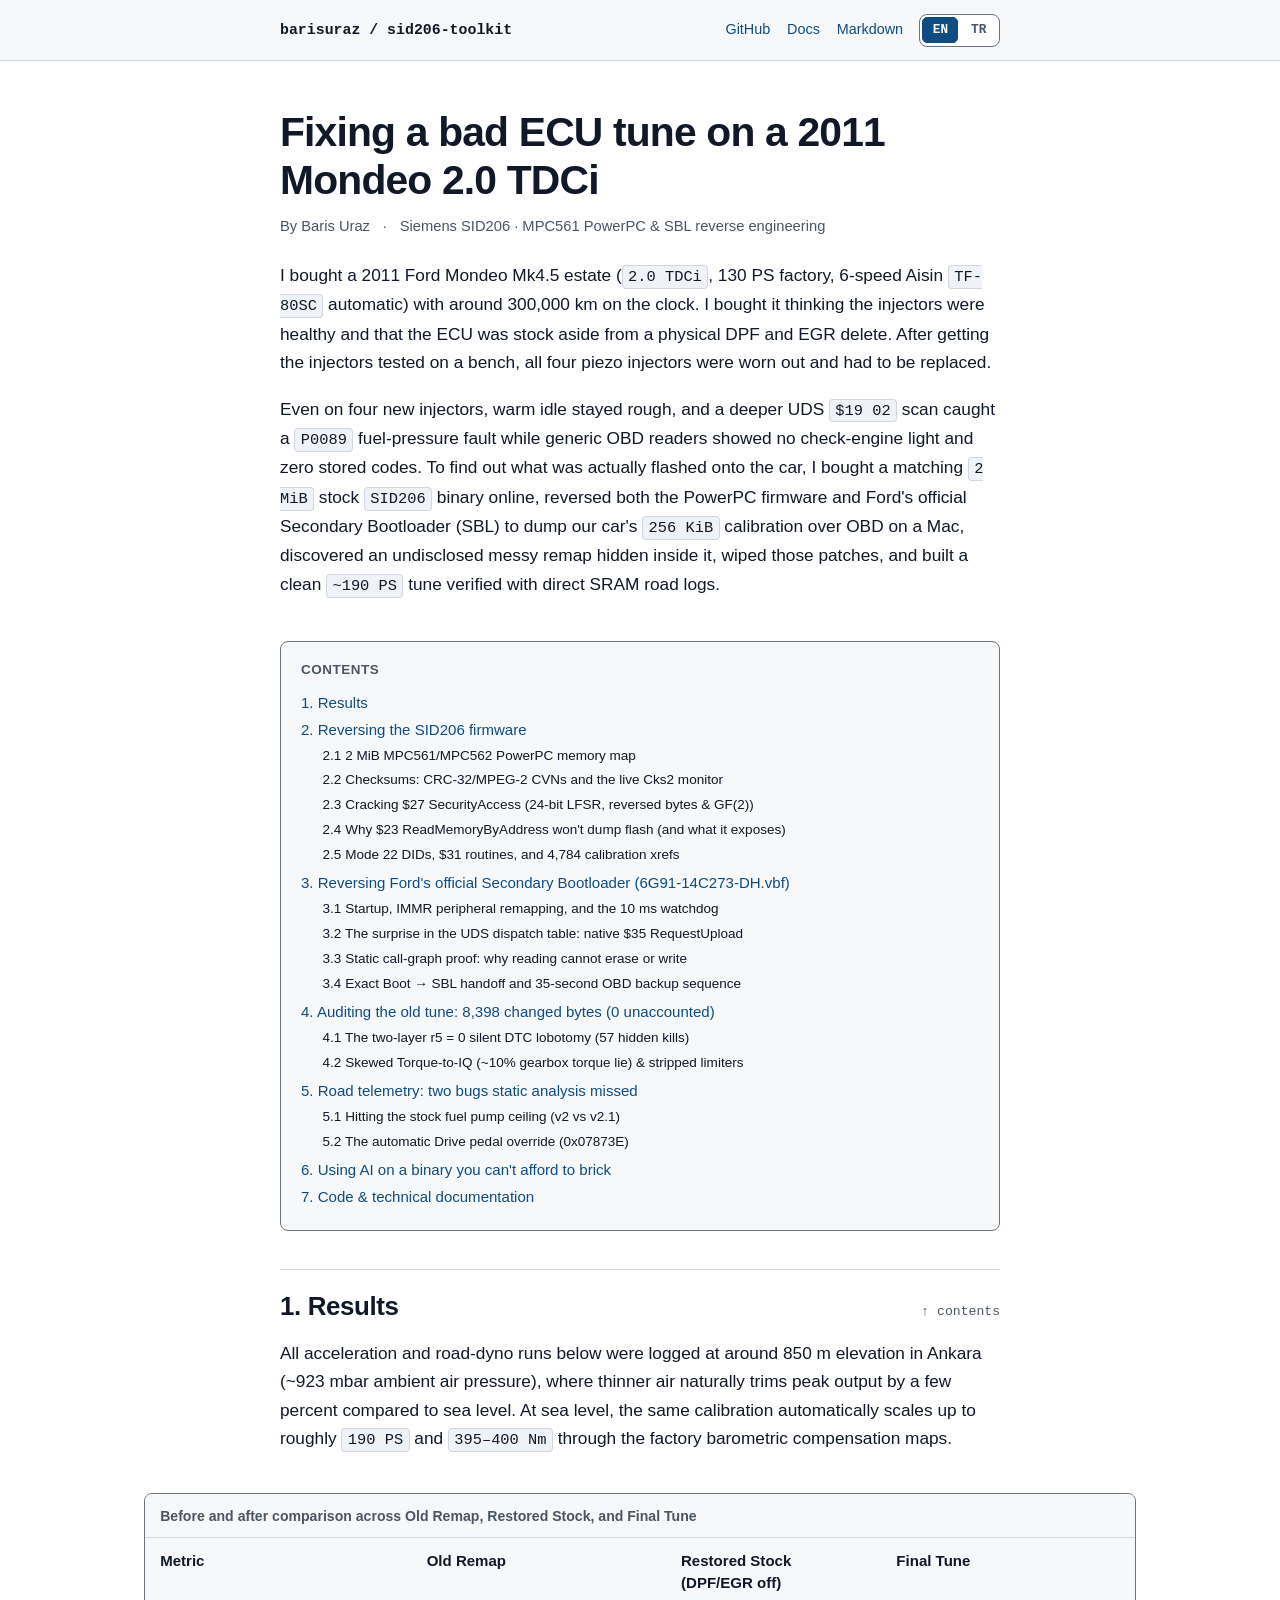
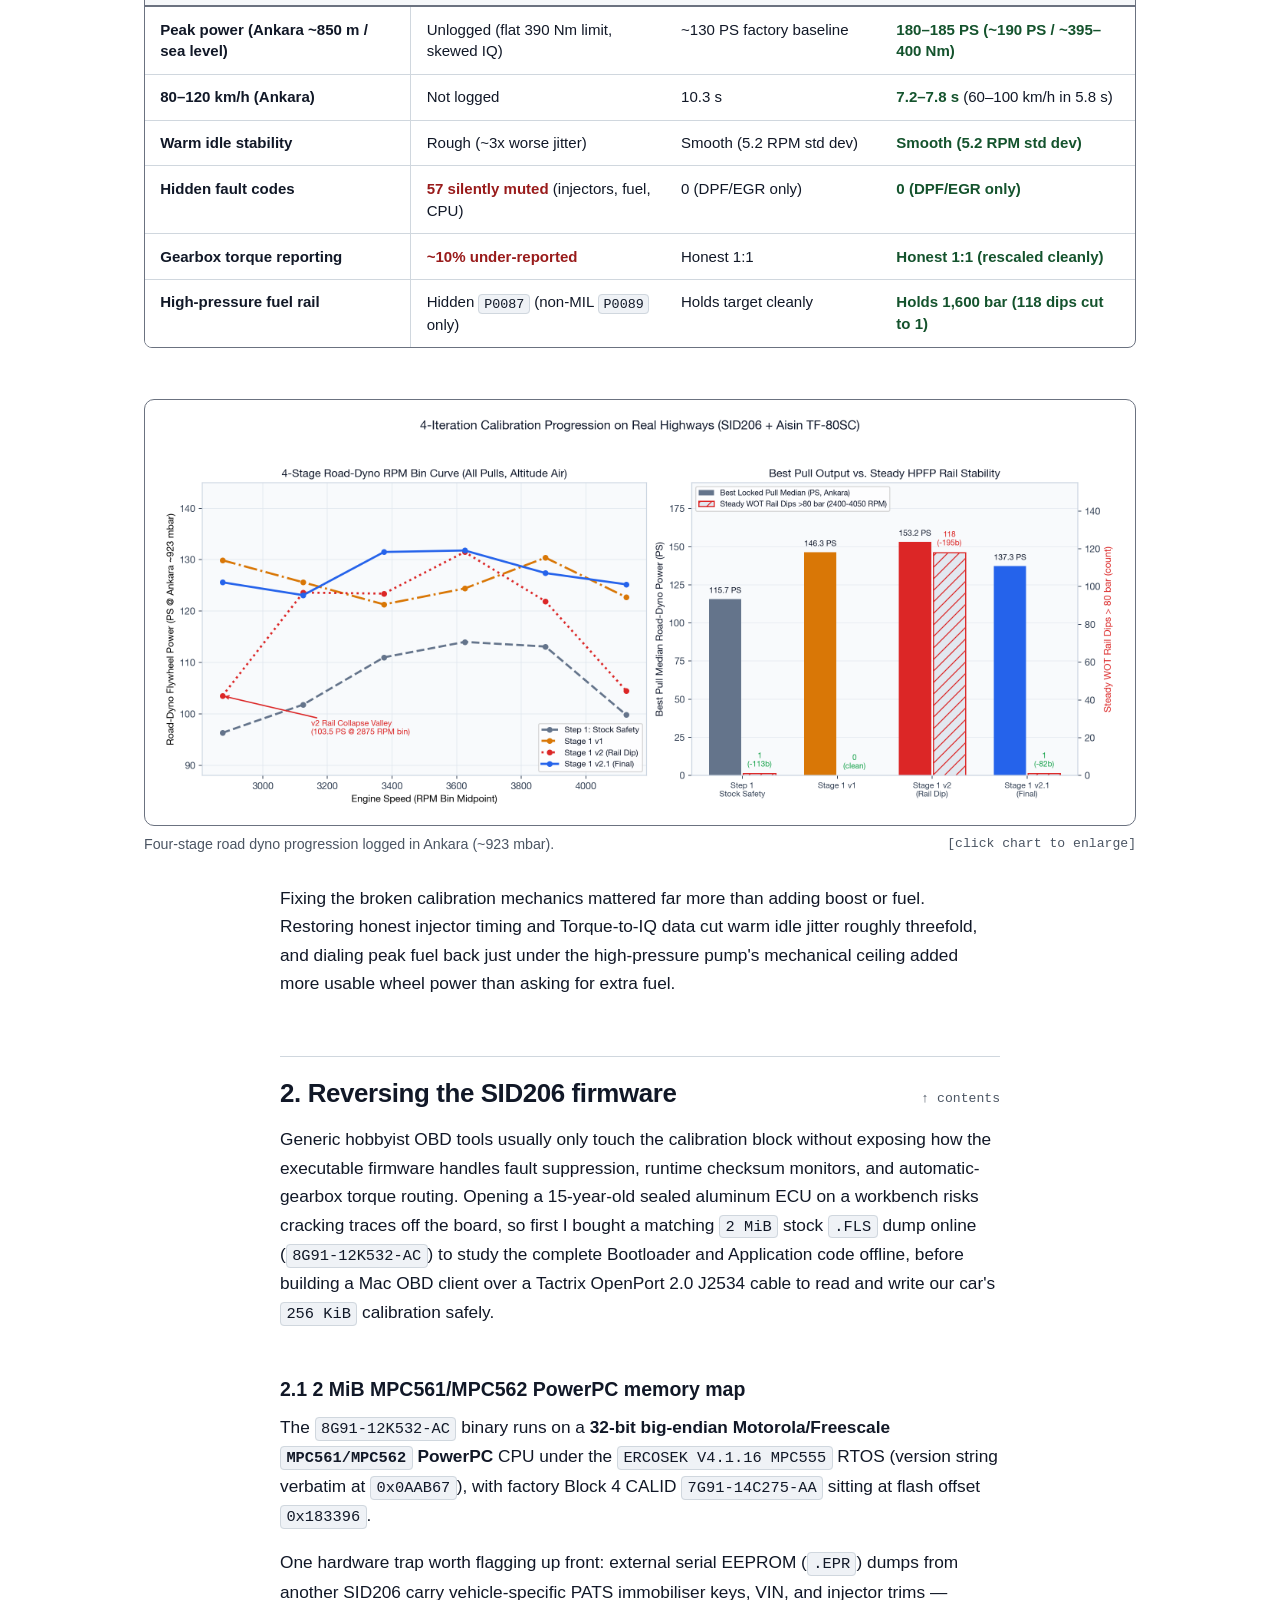
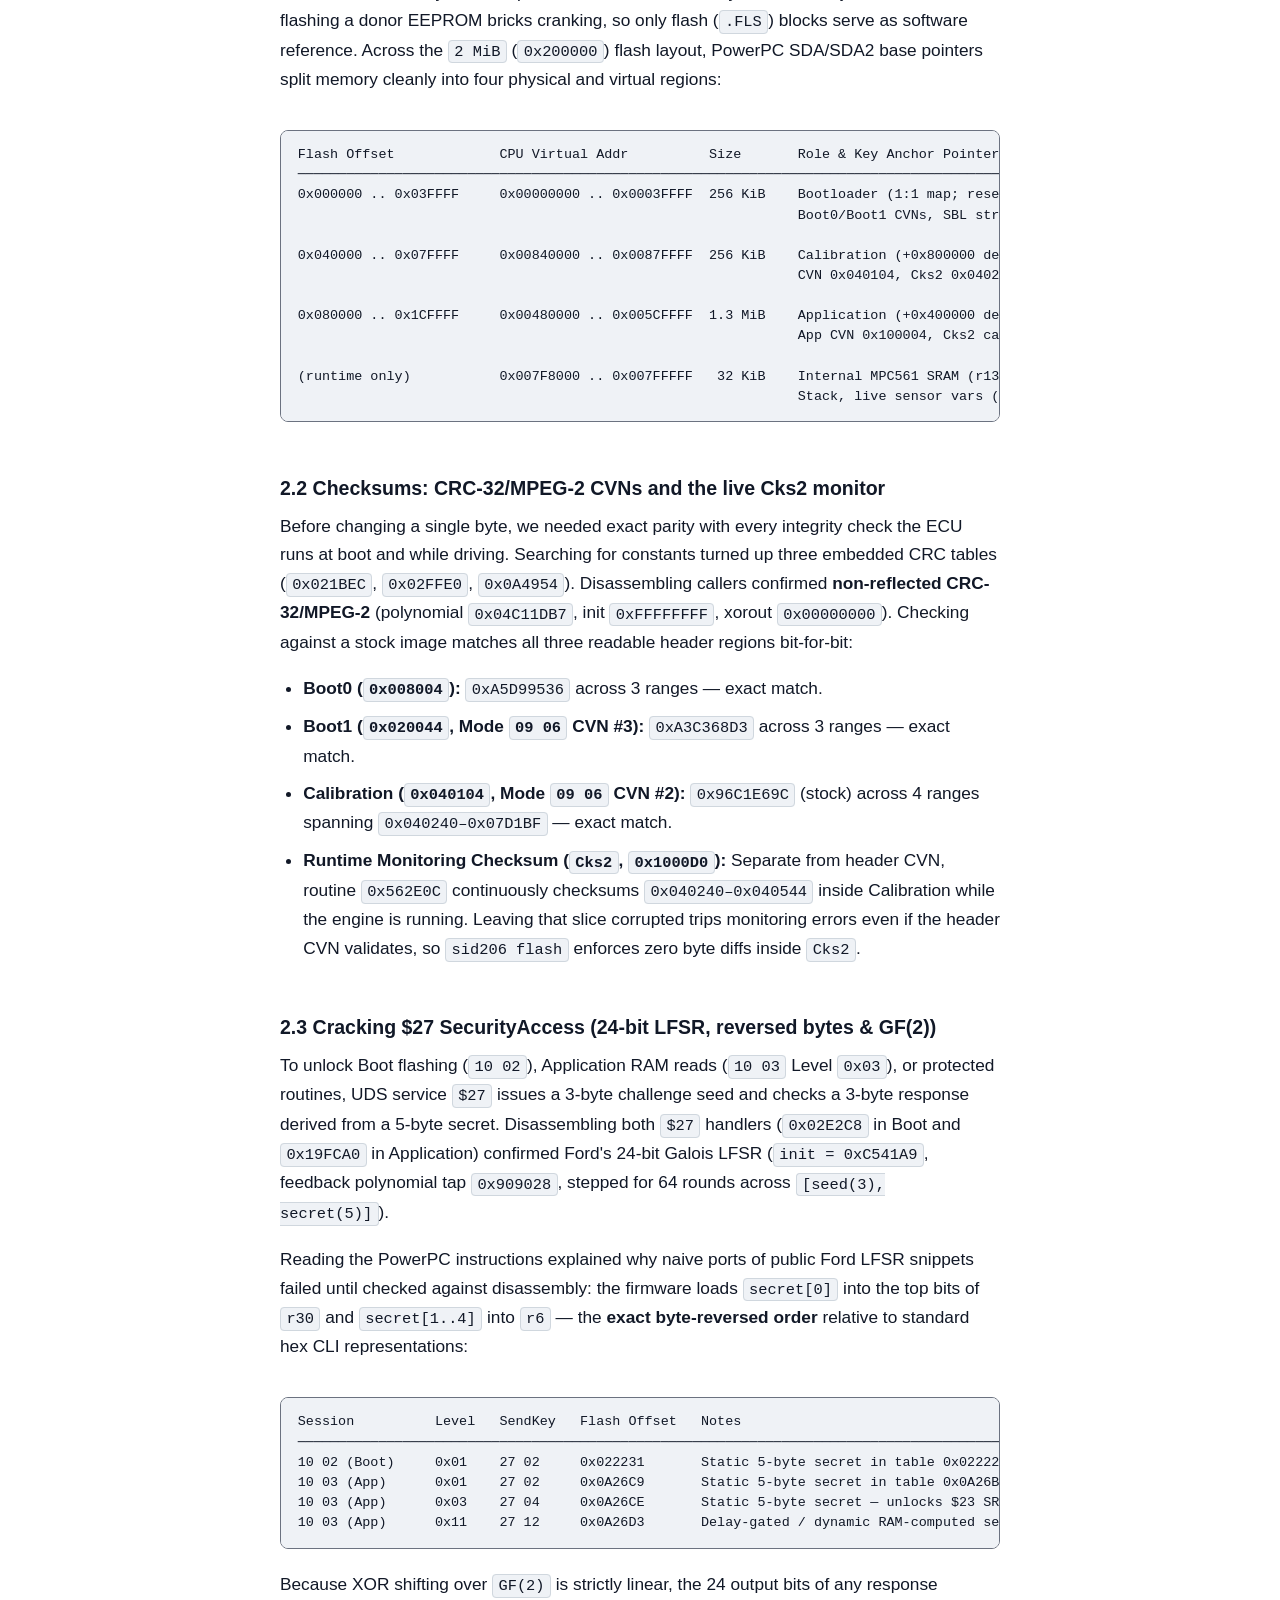
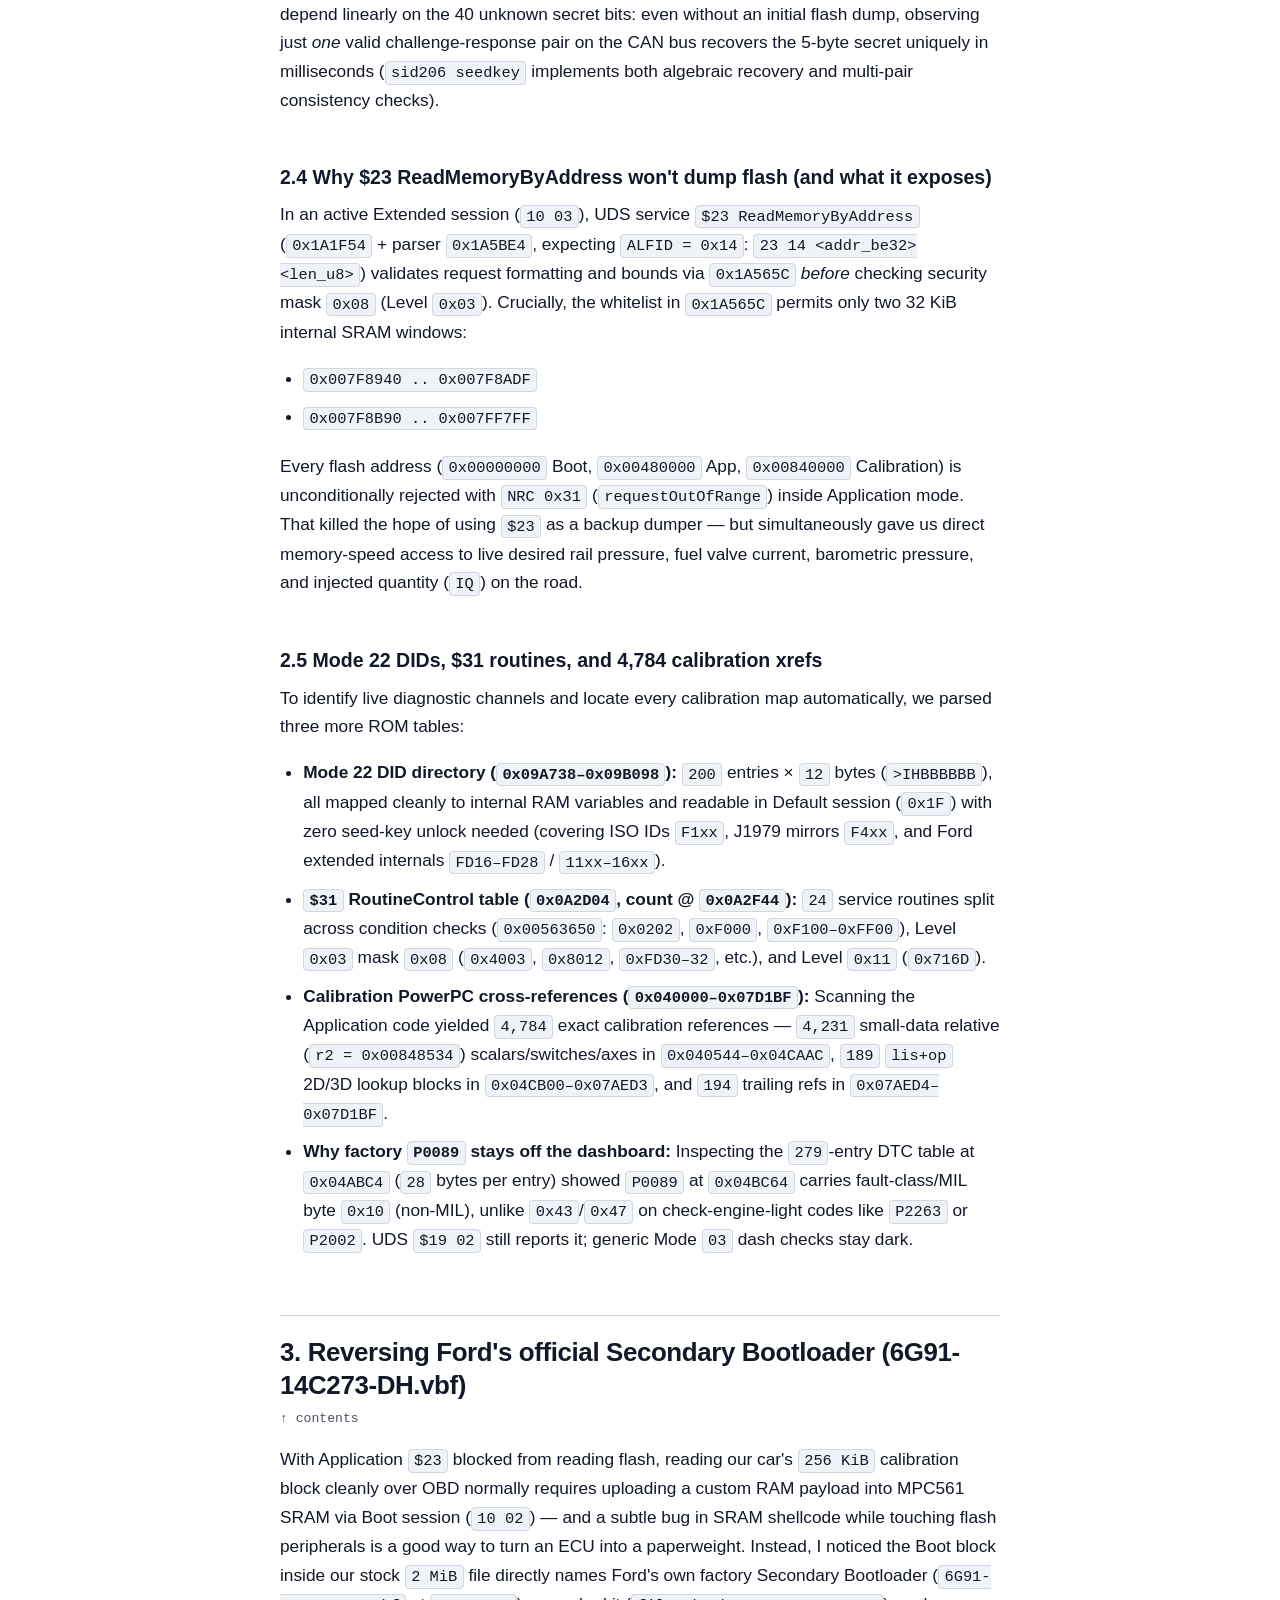
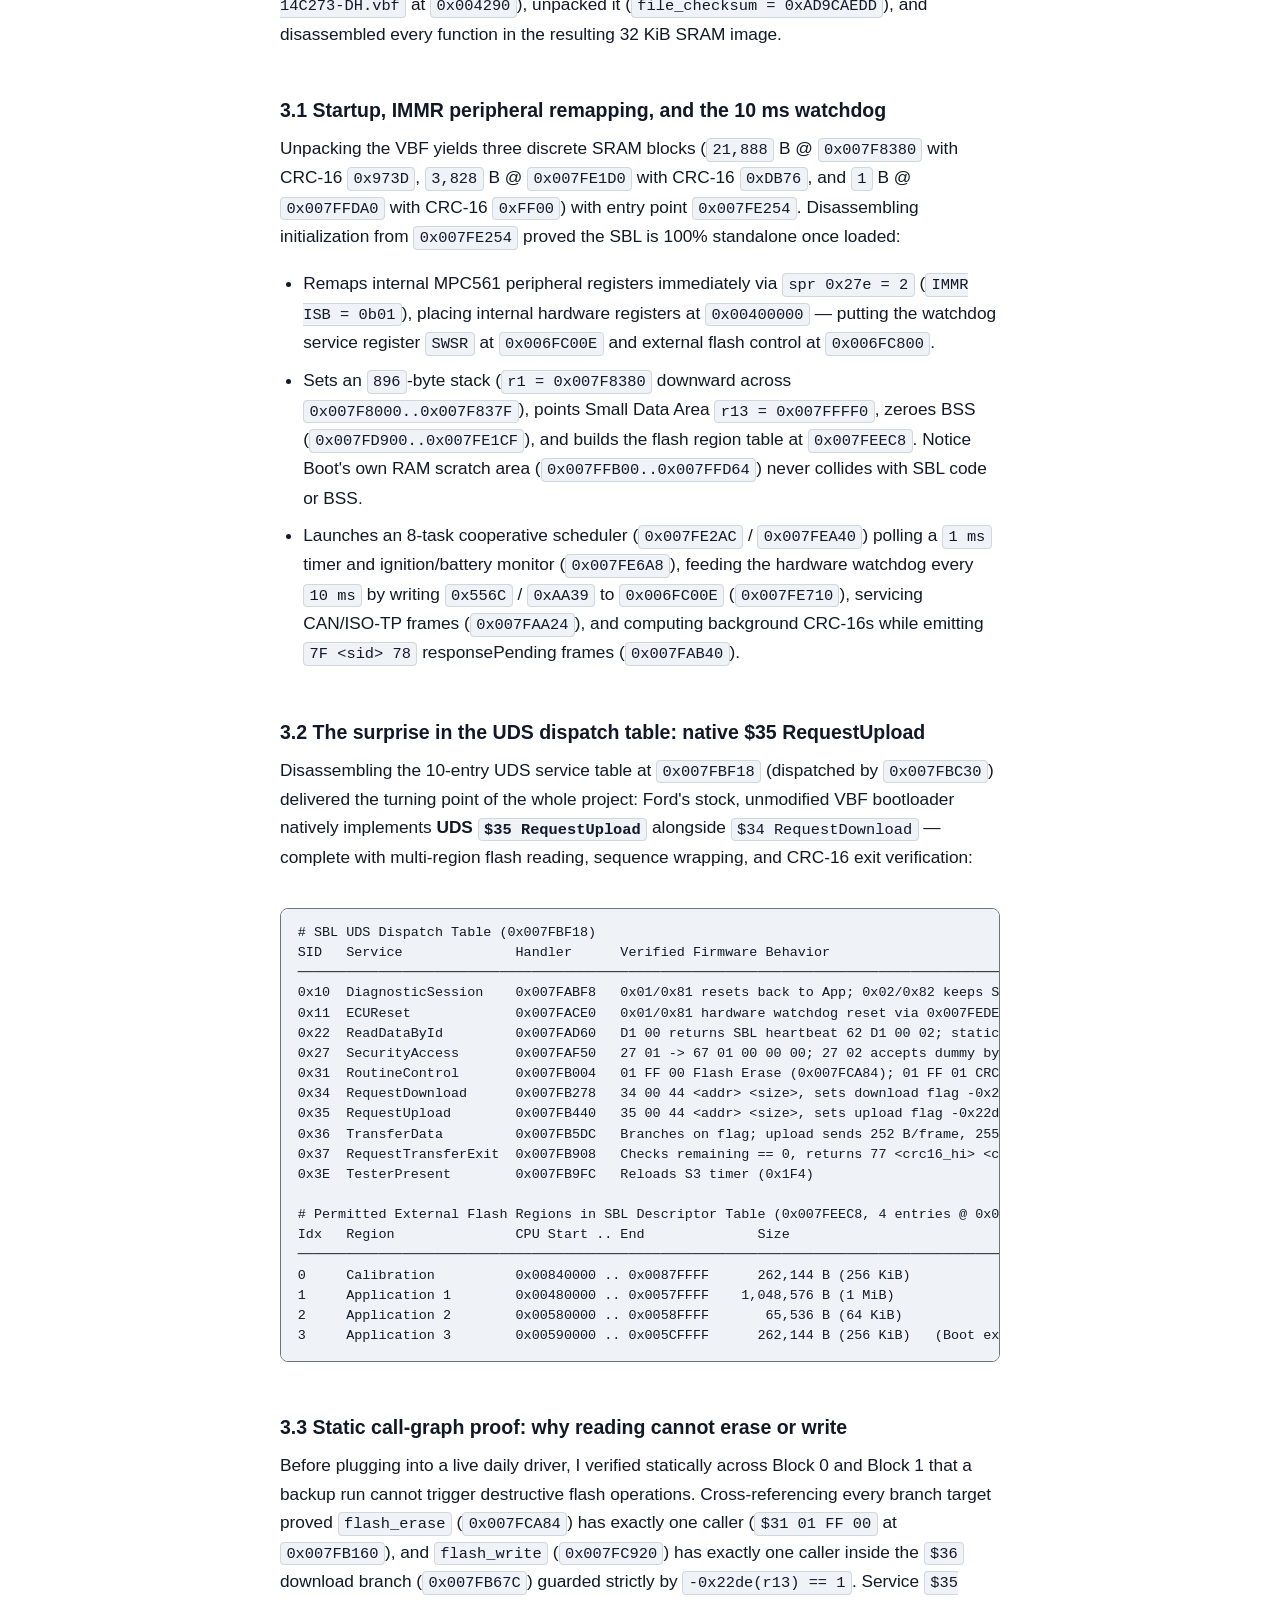
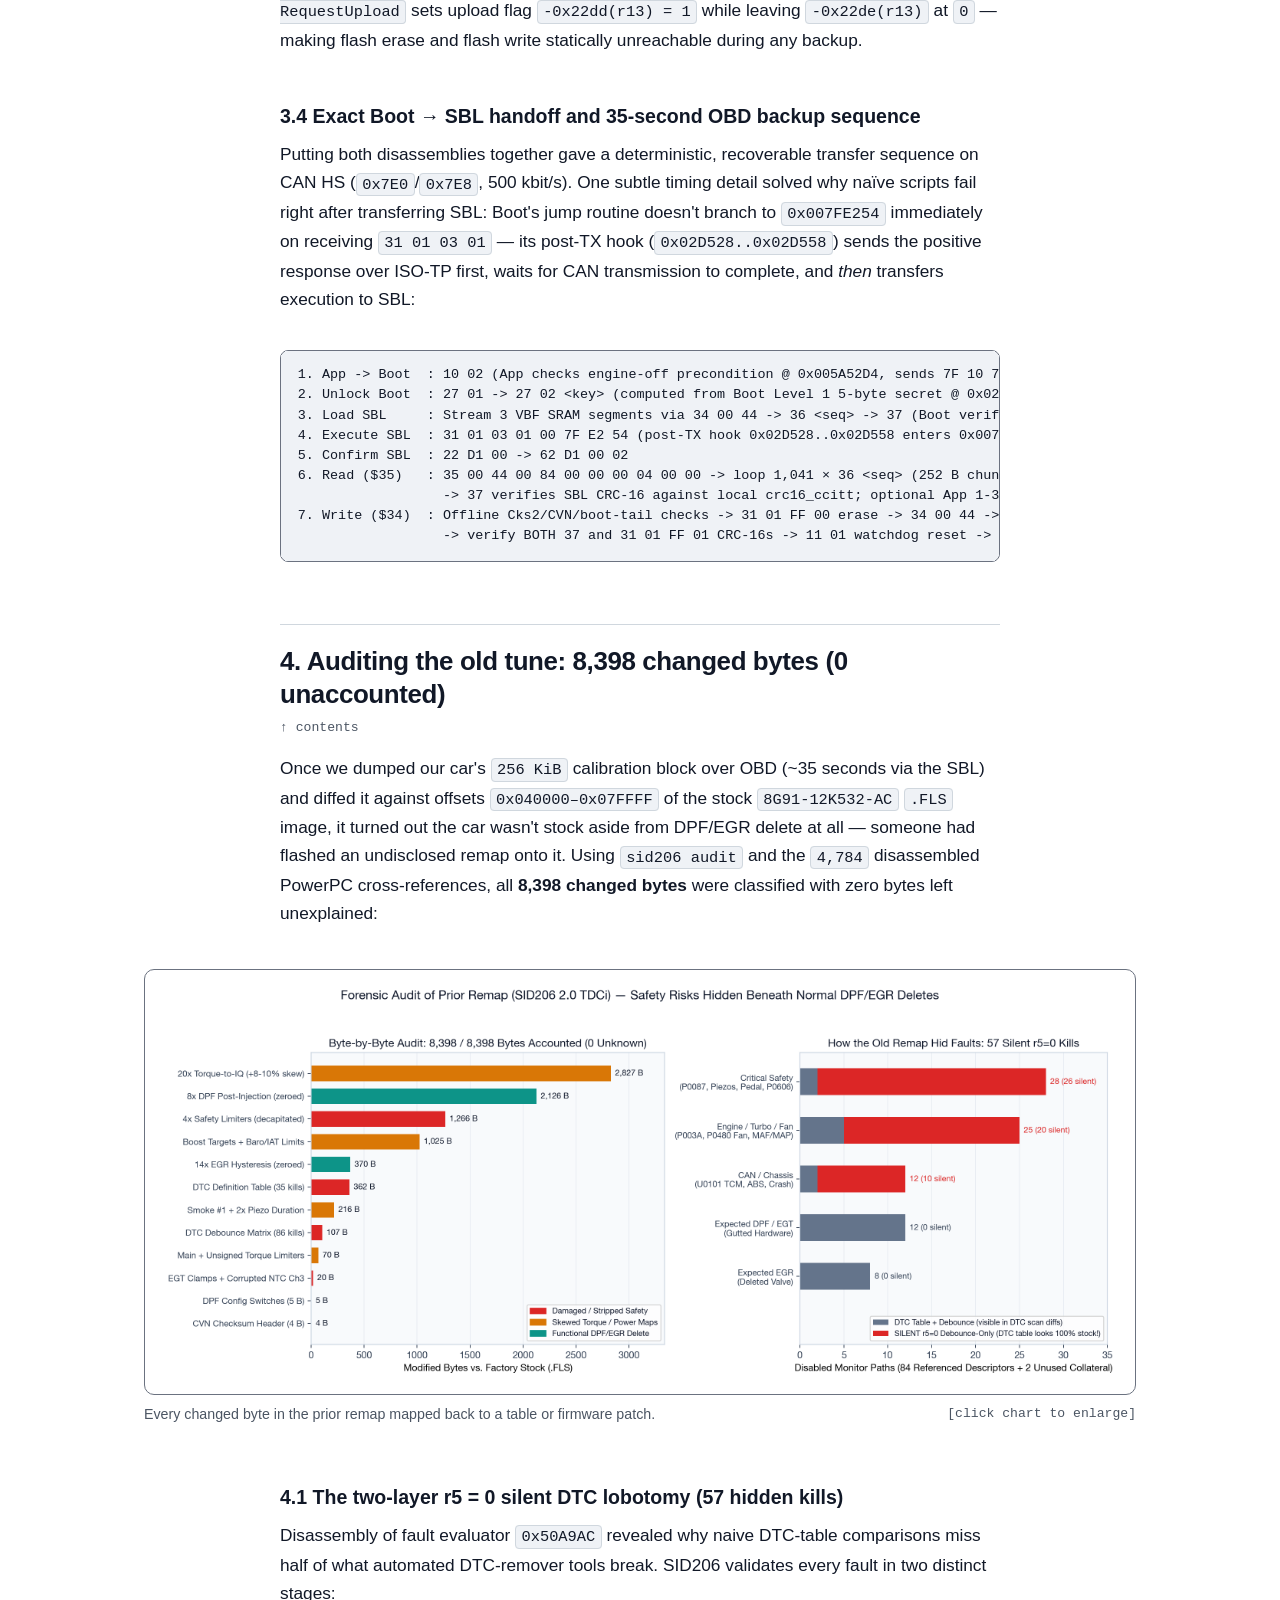
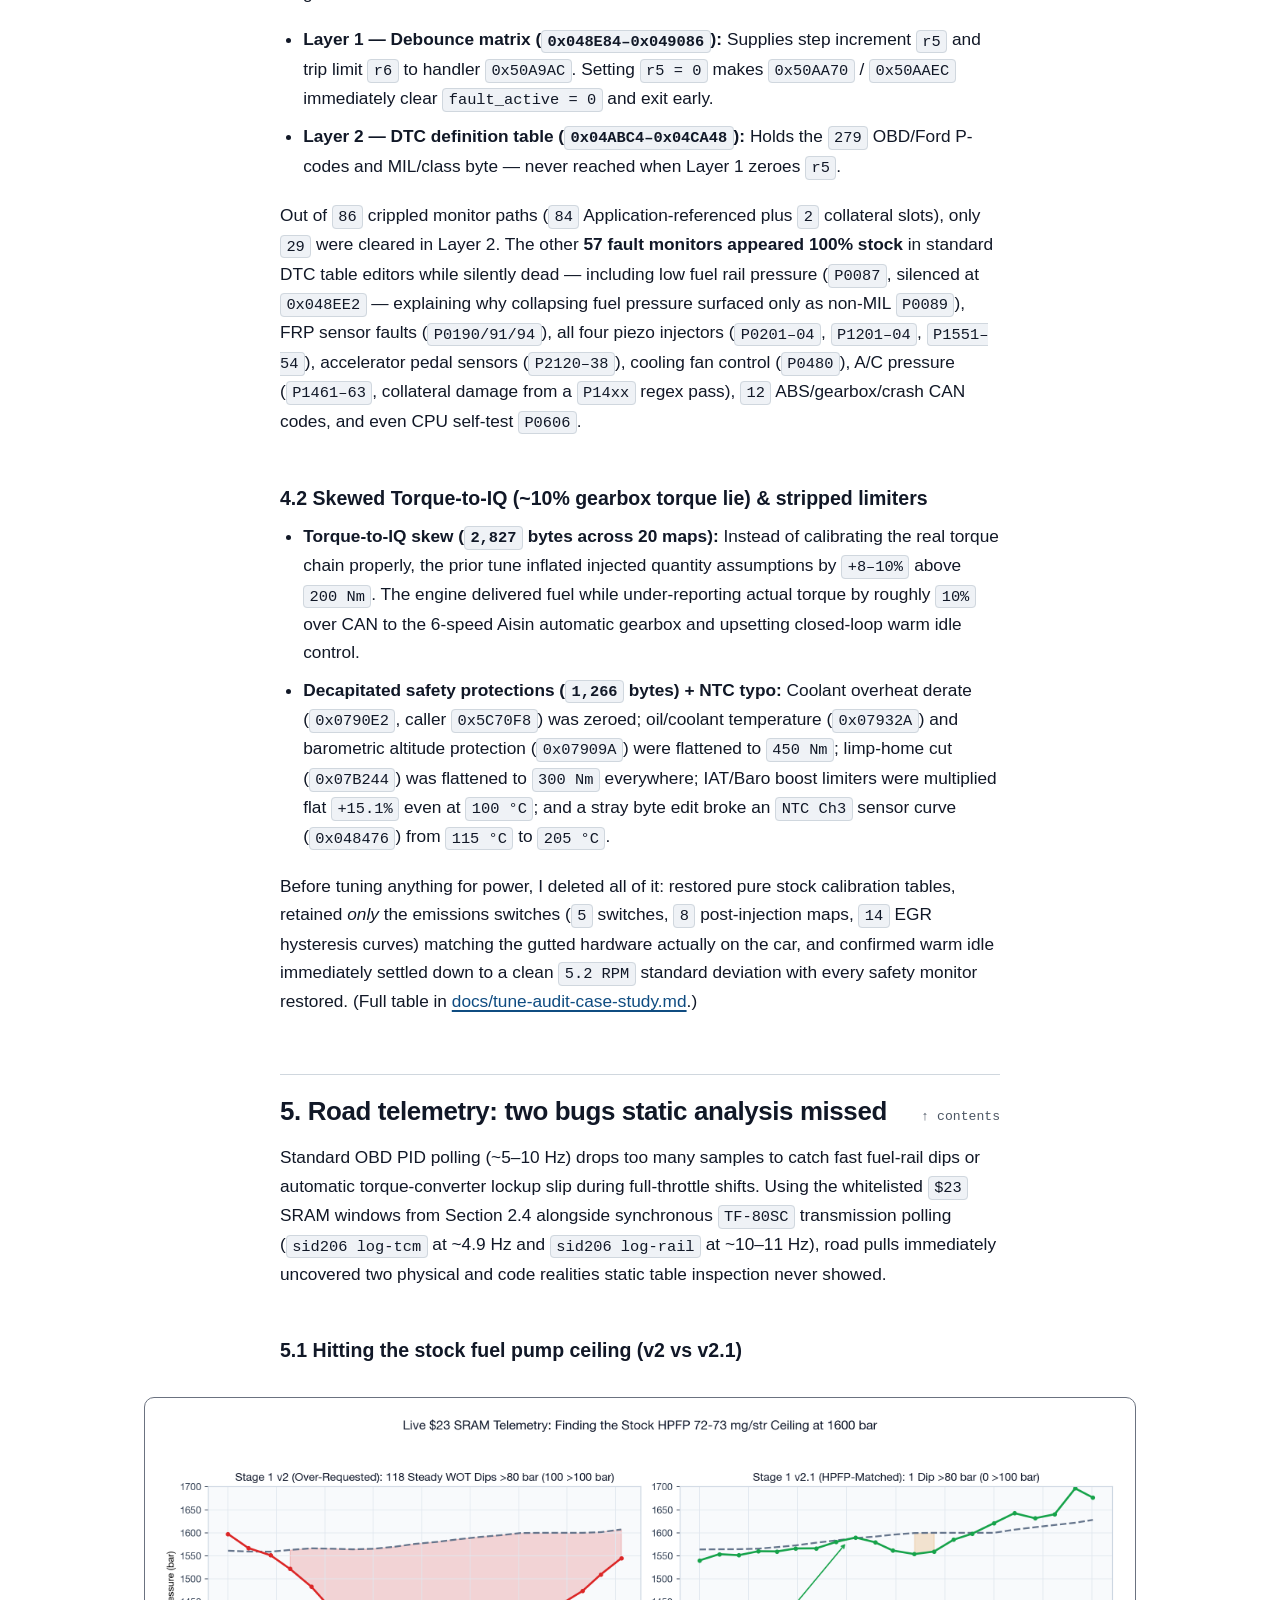
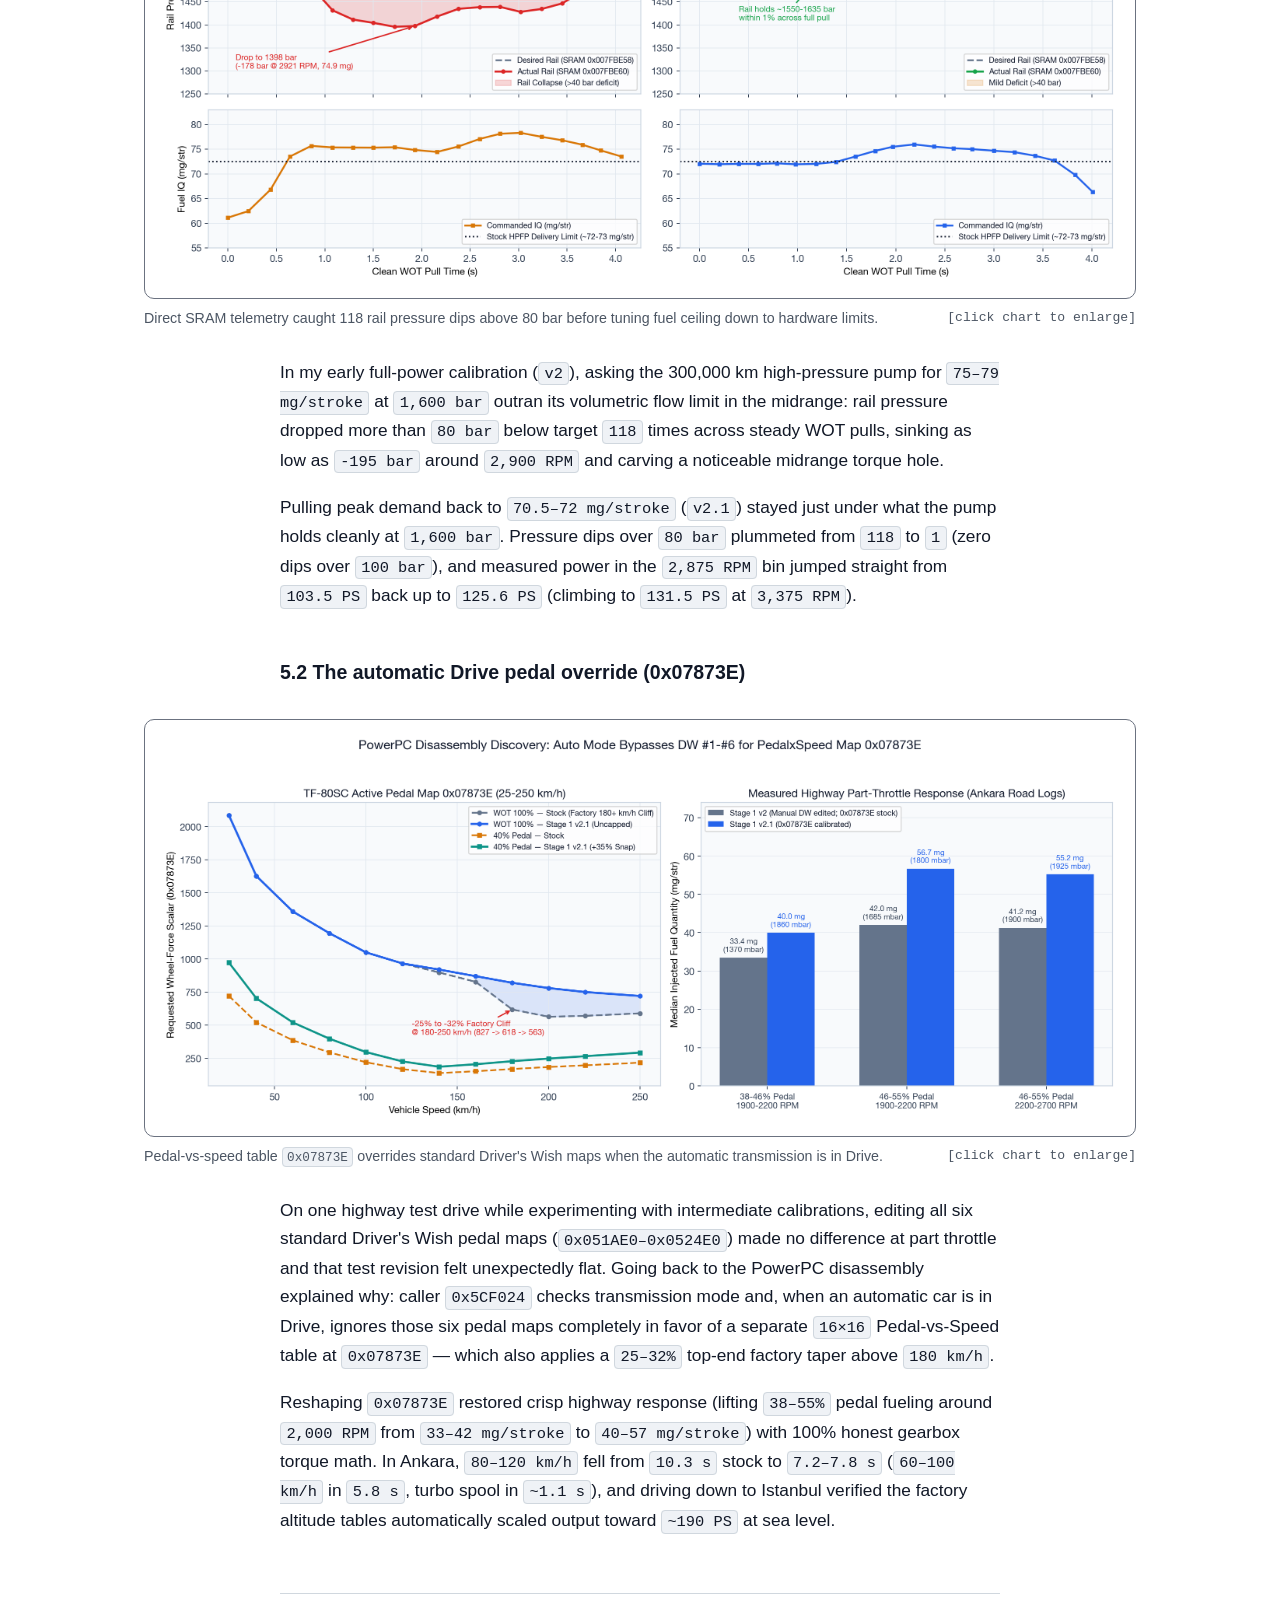
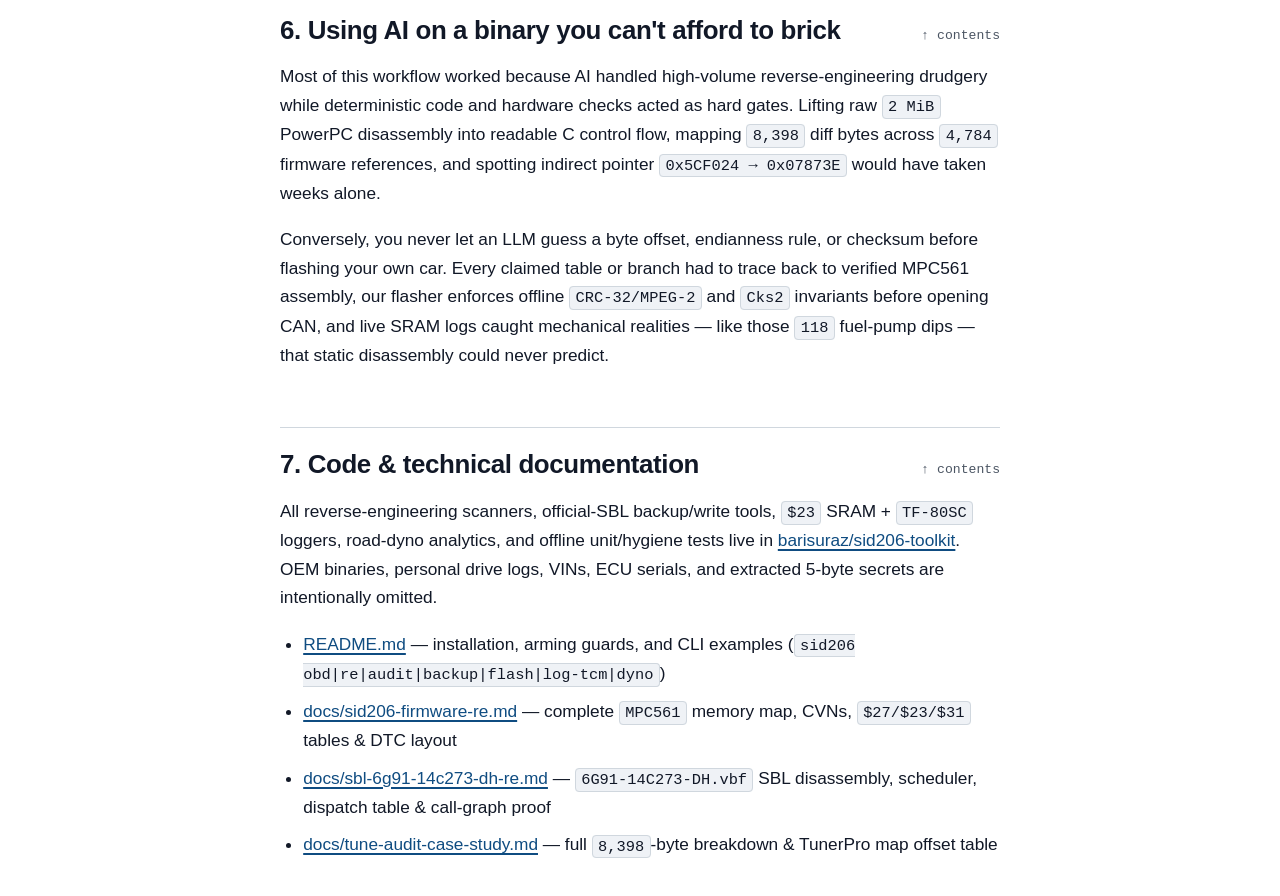
==== commit 72fa23be: "Fix factual timeline, drop TriCore mention, and make Turkish lingo natural" ====
--- a/blog/index.html
+++ b/blog/index.html
@@ -5,7 +5,7 @@
   <meta name="viewport" content="width=device-width, initial-scale=1.0">
   <meta name="color-scheme" content="light dark">
   <title>Fixing a bad ECU tune on a 2011 Mondeo 2.0 TDCi</title>
-  <meta name="description" content="Reversing the Siemens SID206 MPC561 PowerPC firmware and Ford's official Secondary Bootloader to dump flash over OBD, uncover 57 silent fault kills and a gearbox torque lie, and tune cleanly to ~190 PS.">
+  <meta name="description" content="Buying a matching 2 MiB stock SID206 MPC561/MPC562 PowerPC flash, reversing Ford's official Secondary Bootloader to dump our car's 256 KiB calibration over OBD, uncovering 57 silent fault kills, and tuning cleanly to ~190 PS.">
   <meta name="author" content="Baris Uraz">
   <link rel="canonical" href="https://barisuraz.github.io/sid206-toolkit/">
   <link rel="alternate" hreflang="en" href="https://barisuraz.github.io/sid206-toolkit/">
@@ -17,7 +17,7 @@
   <meta property="og:locale:alternate" content="tr_TR">
   <meta property="og:site_name" content="sid206-toolkit">
   <meta property="og:title" content="Fixing a bad ECU tune on a 2011 Mondeo 2.0 TDCi">
-  <meta property="og:description" content="Reversing SID206 MPC561 firmware and Ford's official Secondary Bootloader (6G91-14C273-DH) to dump 2 MiB flash over OBD, audit 8,398 changed bytes, and build a ~190 PS calibration.">
+  <meta property="og:description" content="Reversing a stock 2 MiB SID206 PowerPC binary and Ford's official SBL to dump our car's 256 KiB calibration over OBD, audit 8,398 changed bytes, and build a ~190 PS calibration.">
   <meta property="og:url" content="https://barisuraz.github.io/sid206-toolkit/">
   <meta property="og:image" content="https://barisuraz.github.io/sid206-toolkit/assets/road-dyno-progression.png">
   <meta property="og:image:width" content="2520">
@@ -26,7 +26,7 @@
 
   <meta name="twitter:card" content="summary_large_image">
   <meta name="twitter:title" content="Fixing a bad ECU tune on a 2011 Mondeo 2.0 TDCi">
-  <meta name="twitter:description" content="Reversing SID206 PowerPC firmware and Ford's official SBL to dump 2 MiB over OBD, audit 8,398 bytes against stock, and tune cleanly to ~190 PS.">
+  <meta name="twitter:description" content="Reversing SID206 MPC561/MPC562 firmware and Ford's official SBL to dump our 256 KiB calibration over OBD, audit 8,398 bytes against stock, and tune cleanly to ~190 PS.">
   <meta name="twitter:image" content="https://barisuraz.github.io/sid206-toolkit/assets/road-dyno-progression.png">
 
   <link rel="icon" href="data:image/svg+xml,%3Csvg xmlns='http://www.w3.org/2000/svg' viewBox='0 0 64 64'%3E%3Crect width='64' height='64' rx='12' fill='%230f4c81'/%3E%3Ctext x='32' y='42' font-family='monospace' font-size='26' font-weight='700' text-anchor='middle' fill='%23ffffff'%3ESID%3C/text%3E%3C/svg%3E">
@@ -62,9 +62,9 @@
         <span>Siemens SID206 · MPC561 PowerPC &amp; SBL reverse engineering</span>
       </p>
 
-      <p>I bought a 2011 Ford Mondeo Mk4.5 estate (<code>2.0 TDCi</code>, 130 PS factory, 6-speed Aisin <code>TF-80SC</code> automatic) with around 300,000 km on the clock. The DPF and EGR valve had already been physically removed, and an unknown prior remap was on the ECU. I bought the car thinking the injectors were healthy; after having them tested on a bench, all four piezo injectors turned out worn out and had to be replaced.</p>
-
-      <p>Even on four new injectors, warm idle stayed rough, and a deeper UDS <code>$19 02</code> diagnostic scan caught a <code>P0089</code> fuel-pressure fault while generic OBD scanners showed no check-engine light and zero stored codes. To find out what the mystery remap had actually changed, I reversed both the <code>SID206</code> PowerPC firmware and Ford's official Secondary Bootloader to pull a clean <code>2 MiB</code> dump over OBD on a Mac, audited all <code>8,398</code> changed bytes against a clean stock binary, wiped the broken patches, and built a clean <code>~190 PS</code> tune verified with direct SRAM road logs.</p>
+      <p>I bought a 2011 Ford Mondeo Mk4.5 estate (<code>2.0 TDCi</code>, 130 PS factory, 6-speed Aisin <code>TF-80SC</code> automatic) with around 300,000 km on the clock. I bought it thinking the injectors were healthy and that the ECU was stock aside from a physical DPF and EGR delete. After getting the injectors tested on a bench, all four piezo injectors were worn out and had to be replaced.</p>
+
+      <p>Even on four new injectors, warm idle stayed rough, and a deeper UDS <code>$19 02</code> scan caught a <code>P0089</code> fuel-pressure fault while generic OBD readers showed no check-engine light and zero stored codes. To find out what was actually flashed onto the car, I bought a matching <code>2 MiB</code> stock <code>SID206</code> binary online, reversed both the PowerPC firmware and Ford's official Secondary Bootloader (SBL) to dump our car's <code>256 KiB</code> calibration over OBD on a Mac, discovered an undisclosed messy remap hidden inside it, wiped those patches, and built a clean <code>~190 PS</code> tune verified with direct SRAM road logs.</p>
 
       <nav id="contents" class="toc-box" aria-labelledby="toc-heading">
         <p id="toc-heading" class="toc-heading">Contents</p>
@@ -73,7 +73,7 @@
           <li>
             <a href="#firmware-re">2. Reversing the SID206 firmware</a>
             <ol>
-              <li><a href="#memory-map">2.1 Debunking the TriCore myth &amp; 2 MiB MPC561 memory map</a></li>
+              <li><a href="#memory-map">2.1 2 MiB MPC561/MPC562 PowerPC memory map</a></li>
               <li><a href="#checksums">2.2 Checksums: CRC-32/MPEG-2 CVNs and the live Cks2 monitor</a></li>
               <li><a href="#seedkey">2.3 Cracking $27 SecurityAccess (24-bit LFSR, reversed bytes &amp; GF(2))</a></li>
               <li><a href="#sram-read">2.4 Why $23 ReadMemoryByAddress won't dump flash (and what it exposes)</a></li>
@@ -201,11 +201,11 @@
           <a class="back-top" href="#contents">↑ contents</a>
         </div>
 
-        <p>Generic hobbyist OBD flashers usually pull only the <code>256 KiB</code> calibration slice and never show you the executable code where fault-suppression hacks, runtime checksum monitors, and automatic-gearbox torque routing actually live. Opening a 15-year-old sealed aluminum ECU on a workbench risks cracking traces off the board, so everything below started with getting full visibility into a reference <code>2 MiB</code> image and talking cleanly to the live car over CAN via a Tactrix OpenPort 2.0 on macOS (Apple Silicon).</p>
-
-        <h3 id="memory-map">2.1 Debunking the TriCore myth &amp; 2 MiB MPC561 memory map</h3>
-
-        <p>Disassembling the <code>8G91-12K532-AC</code> image immediately disproved two things routinely repeated on tuning forums. First, there is <strong>no Infineon TriCore</strong> inside SID206 (TriCore <code>TC1797</code> arrived on later <code>SID208</code> ECUs): the binary is <strong>32-bit big-endian Motorola/Freescale <code>MPC561/MPC562</code> PowerPC</strong> running the <code>ERCOSEK V4.1.16 MPC555</code> RTOS (version string verbatim at <code>0x0AAB67</code>). Second, <code>7G91-14C275-AA</code> is not an aftermarket remap artifact — it sits verbatim at <code>0x183396</code> inside the stock factory flash as Block 4's CALID.</p>
+        <p>Generic hobbyist OBD tools usually only touch the calibration block without exposing how the executable firmware handles fault suppression, runtime checksum monitors, and automatic-gearbox torque routing. Opening a 15-year-old sealed aluminum ECU on a workbench risks cracking traces off the board, so first I bought a matching <code>2 MiB</code> stock <code>.FLS</code> dump online (<code>8G91-12K532-AC</code>) to study the complete Bootloader and Application code offline, before building a Mac OBD client over a Tactrix OpenPort 2.0 J2534 cable to read and write our car's <code>256 KiB</code> calibration safely.</p>
+
+        <h3 id="memory-map">2.1 2 MiB MPC561/MPC562 PowerPC memory map</h3>
+
+        <p>The <code>8G91-12K532-AC</code> binary runs on a <strong>32-bit big-endian Motorola/Freescale <code>MPC561/MPC562</code> PowerPC</strong> CPU under the <code>ERCOSEK V4.1.16 MPC555</code> RTOS (version string verbatim at <code>0x0AAB67</code>), with factory Block 4 CALID <code>7G91-14C275-AA</code> sitting at flash offset <code>0x183396</code>.</p>
 
         <p>One hardware trap worth flagging up front: external serial EEPROM (<code>.EPR</code>) dumps from another SID206 carry vehicle-specific PATS immobiliser keys, VIN, and injector trims — flashing a donor EEPROM bricks cranking, so only flash (<code>.FLS</code>) blocks serve as software reference. Across the <code>2 MiB</code> (<code>0x200000</code>) flash layout, PowerPC SDA/SDA2 base pointers split memory cleanly into four physical and virtual regions:</p>
 
@@ -278,7 +278,7 @@
           <a class="back-top" href="#contents">↑ contents</a>
         </div>
 
-        <p>With Application <code>$23</code> blocked from reading flash, dumping the full <code>2 MiB</code> image over OBD normally requires uploading a custom RAM payload into MPC561 SRAM via Boot session (<code>10 02</code>) — and a subtle bug in SRAM shellcode while touching flash peripherals is a good way to turn an ECU into a paperweight. Instead, I noticed the Boot block at <code>0x004290</code> directly names Ford's own factory Secondary Bootloader (<code>6G91-14C273-DH.vbf</code>), unpacked it (<code>file_checksum = 0xAD9CAEDD</code>), and disassembled every function in the resulting 32 KiB SRAM image.</p>
+        <p>With Application <code>$23</code> blocked from reading flash, reading our car's <code>256 KiB</code> calibration block cleanly over OBD normally requires uploading a custom RAM payload into MPC561 SRAM via Boot session (<code>10 02</code>) — and a subtle bug in SRAM shellcode while touching flash peripherals is a good way to turn an ECU into a paperweight. Instead, I noticed the Boot block inside our stock <code>2 MiB</code> file directly names Ford's own factory Secondary Bootloader (<code>6G91-14C273-DH.vbf</code> at <code>0x004290</code>), unpacked it (<code>file_checksum = 0xAD9CAEDD</code>), and disassembled every function in the resulting 32 KiB SRAM image.</p>
 
         <h3 id="sbl-startup">3.1 Startup, IMMR peripheral remapping, and the 10 ms watchdog</h3>
 
@@ -341,7 +341,7 @@
           <a class="back-top" href="#contents">↑ contents</a>
         </div>
 
-        <p>With a clean live OBD dump in hand, I purchased an unmodified stock binary matching <code>8G91-12K532-AC</code> and built <code>sid206 audit</code> using the <code>4,784</code> disassembled PowerPC cross-references to classify every single difference. Out of <strong>8,398 changed bytes</strong>, exactly zero bytes remained unexplained:</p>
+        <p>Once we dumped our car's <code>256 KiB</code> calibration block over OBD (~35 seconds via the SBL) and diffed it against offsets <code>0x040000–0x07FFFF</code> of the stock <code>8G91-12K532-AC</code> <code>.FLS</code> image, it turned out the car wasn't stock aside from DPF/EGR delete at all — someone had flashed an undisclosed remap onto it. Using <code>sid206 audit</code> and the <code>4,784</code> disassembled PowerPC cross-references, all <strong>8,398 changed bytes</strong> were classified with zero bytes left unexplained:</p>
 
         <figure class="wide">
           <div class="chart-frame">
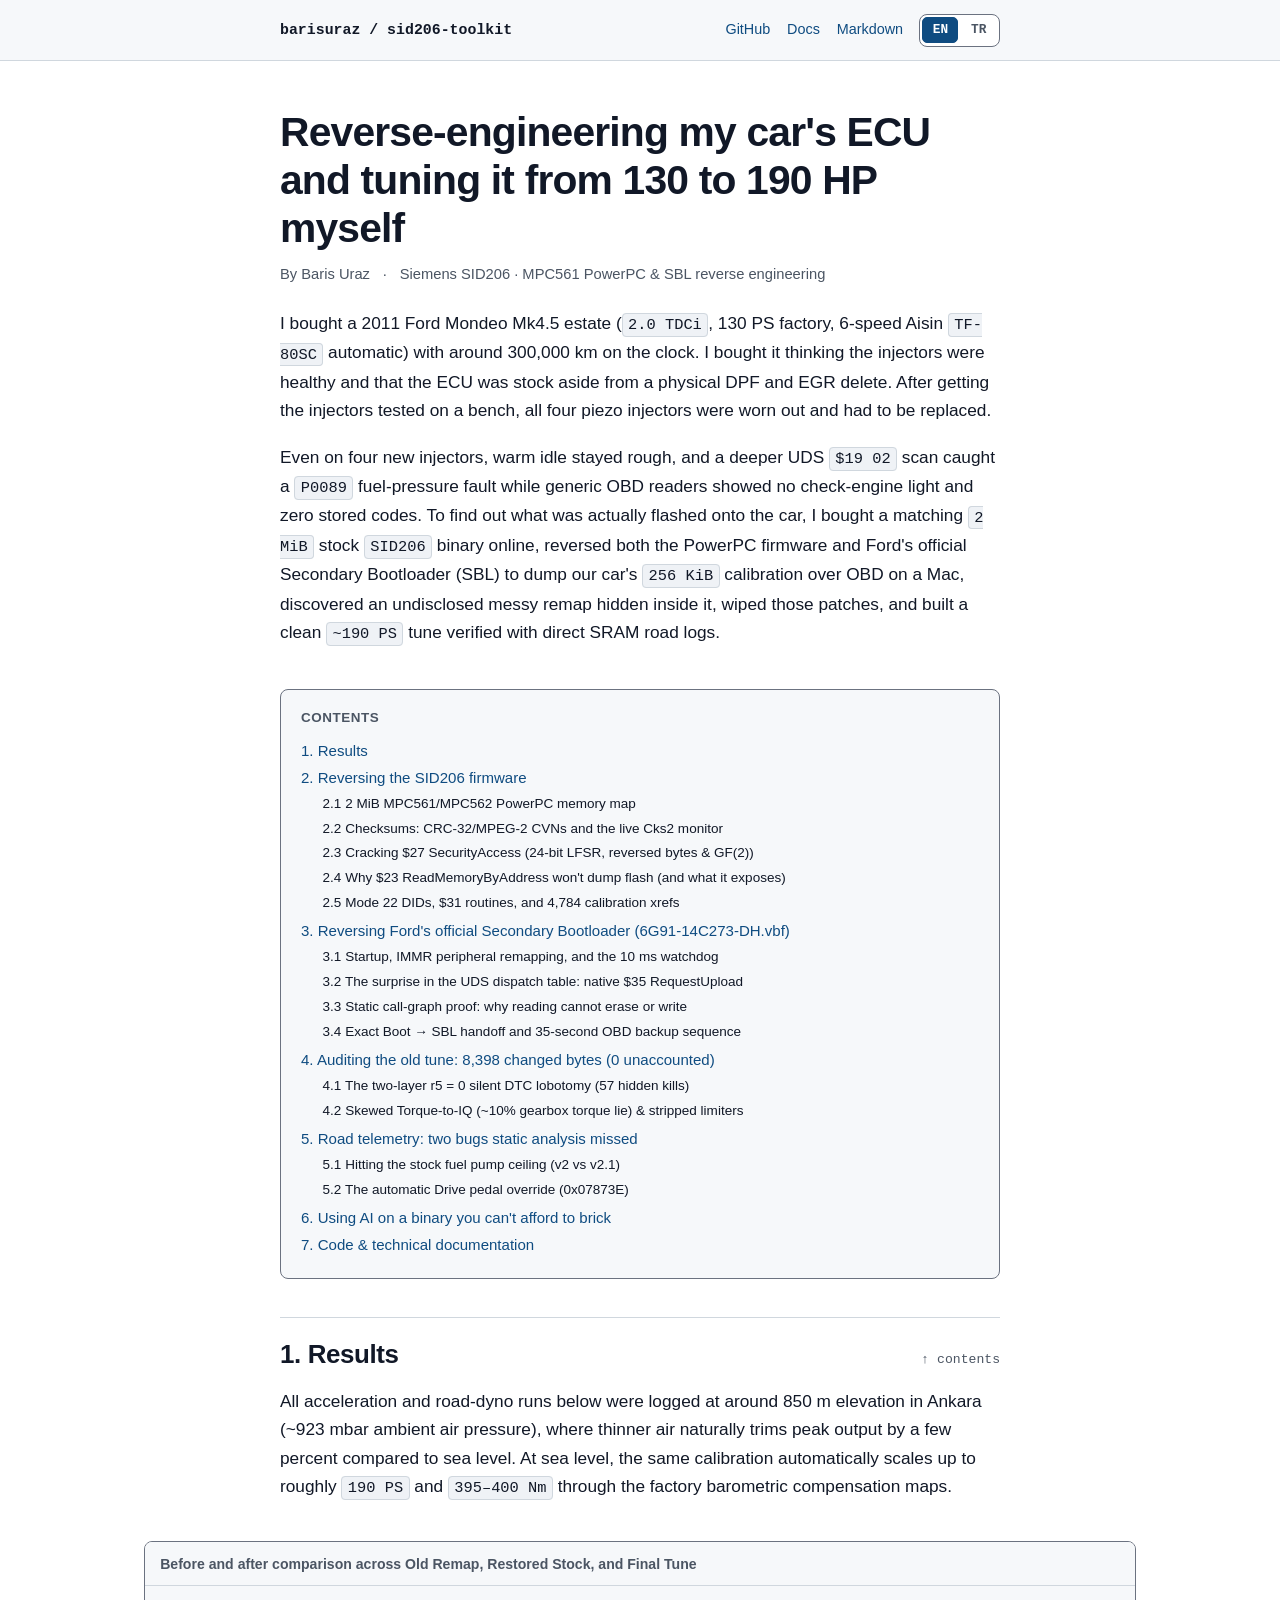
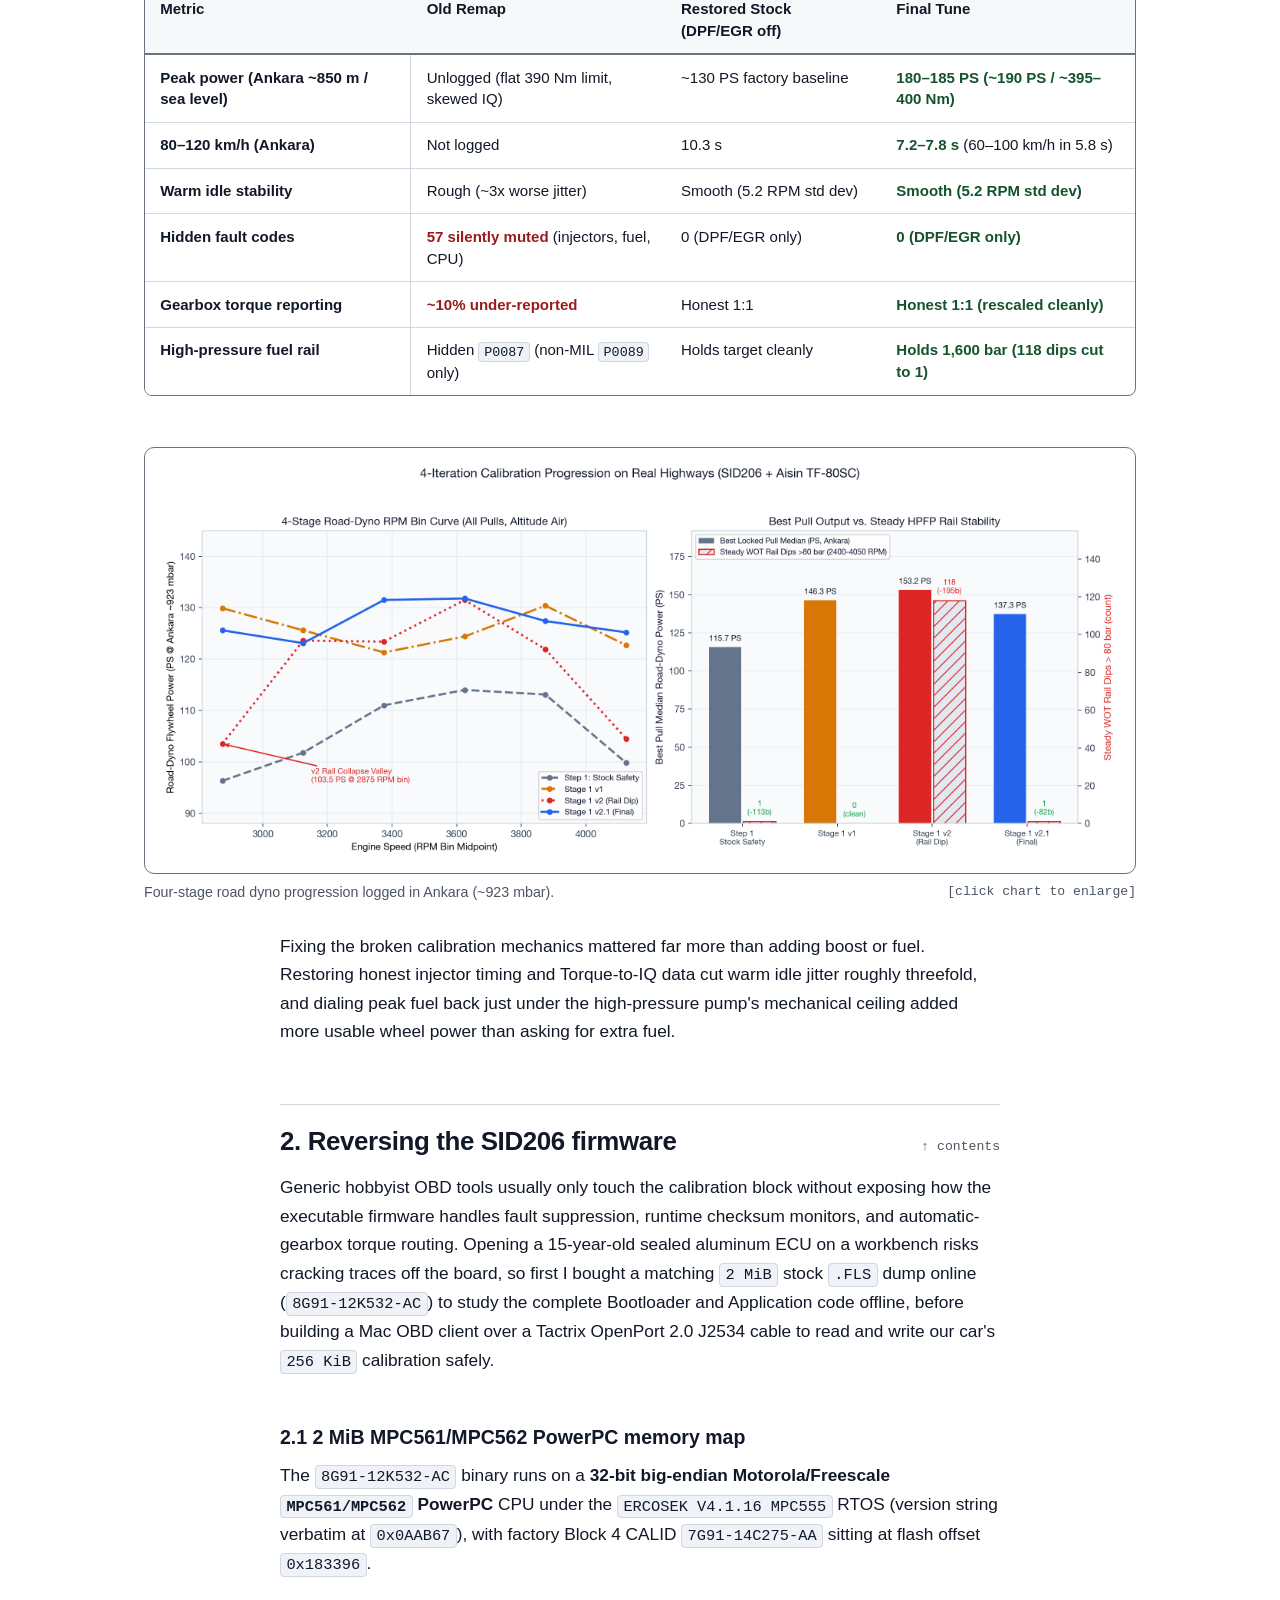
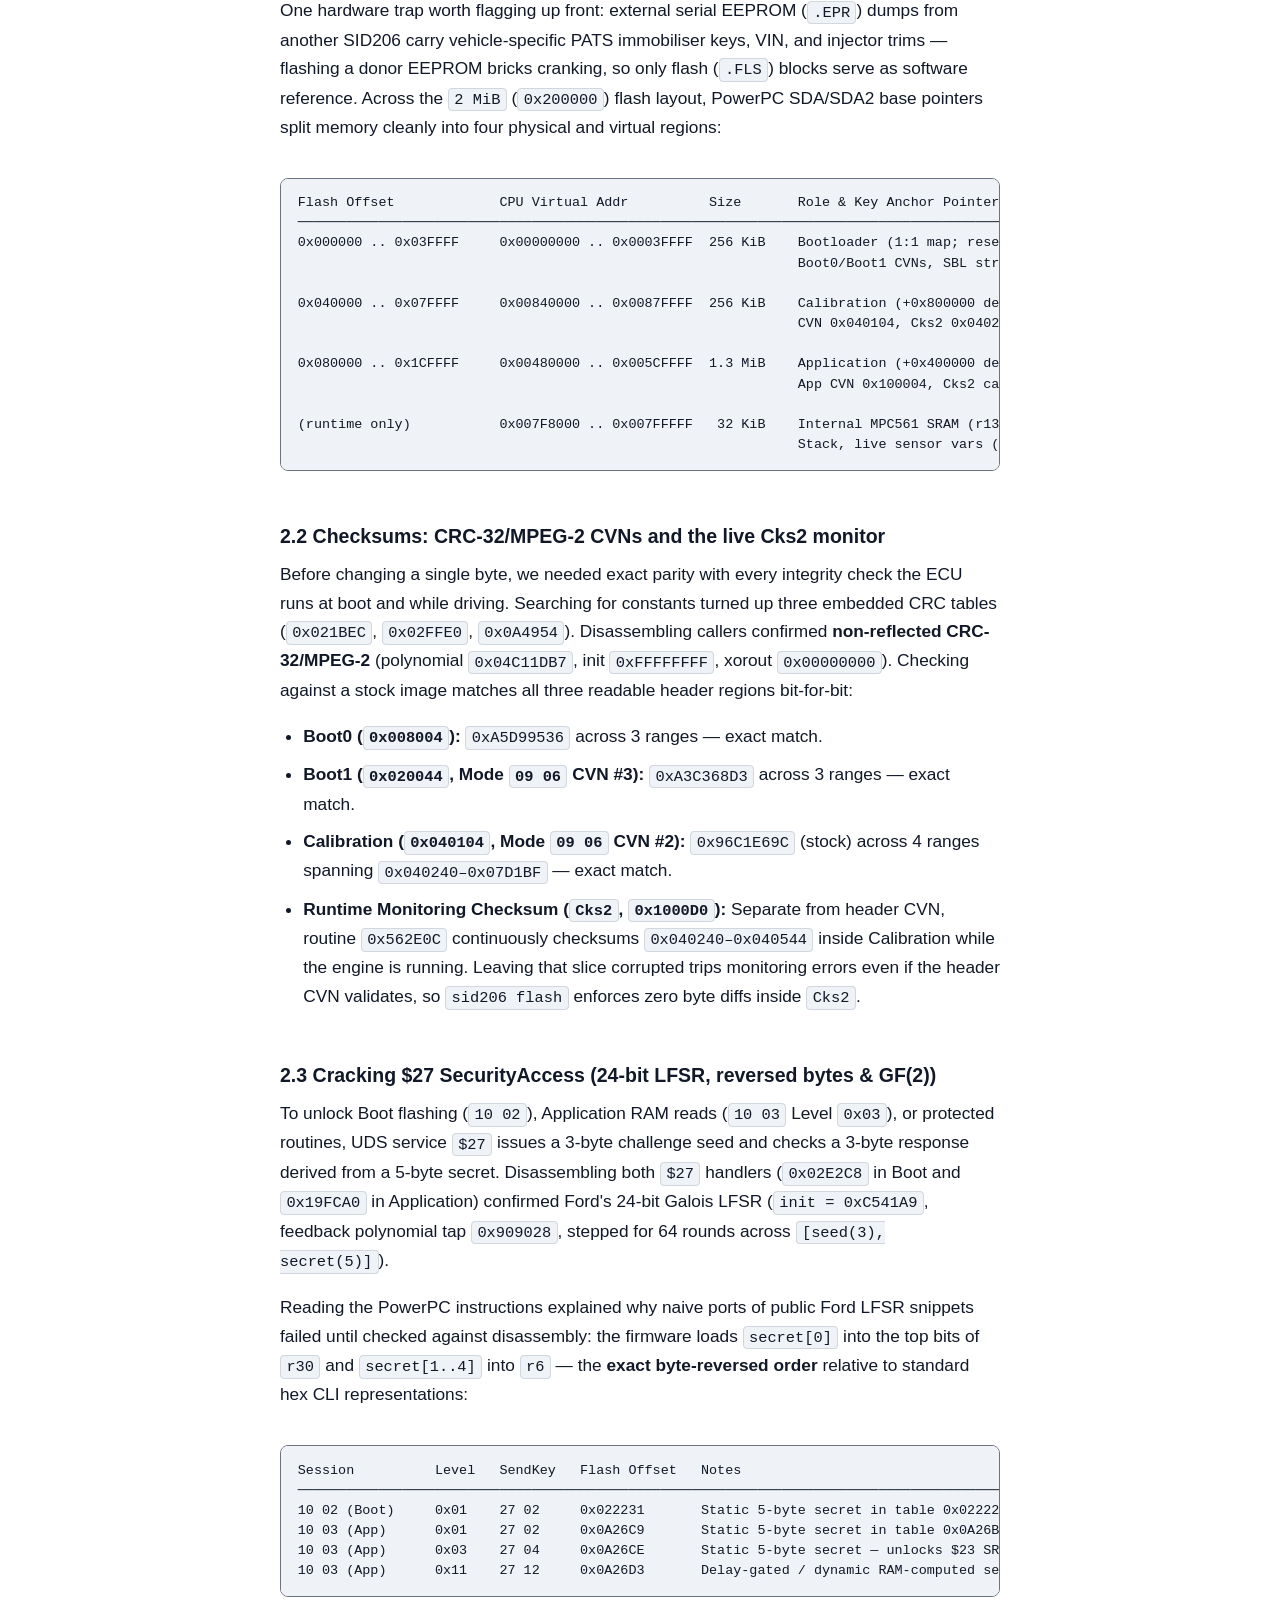
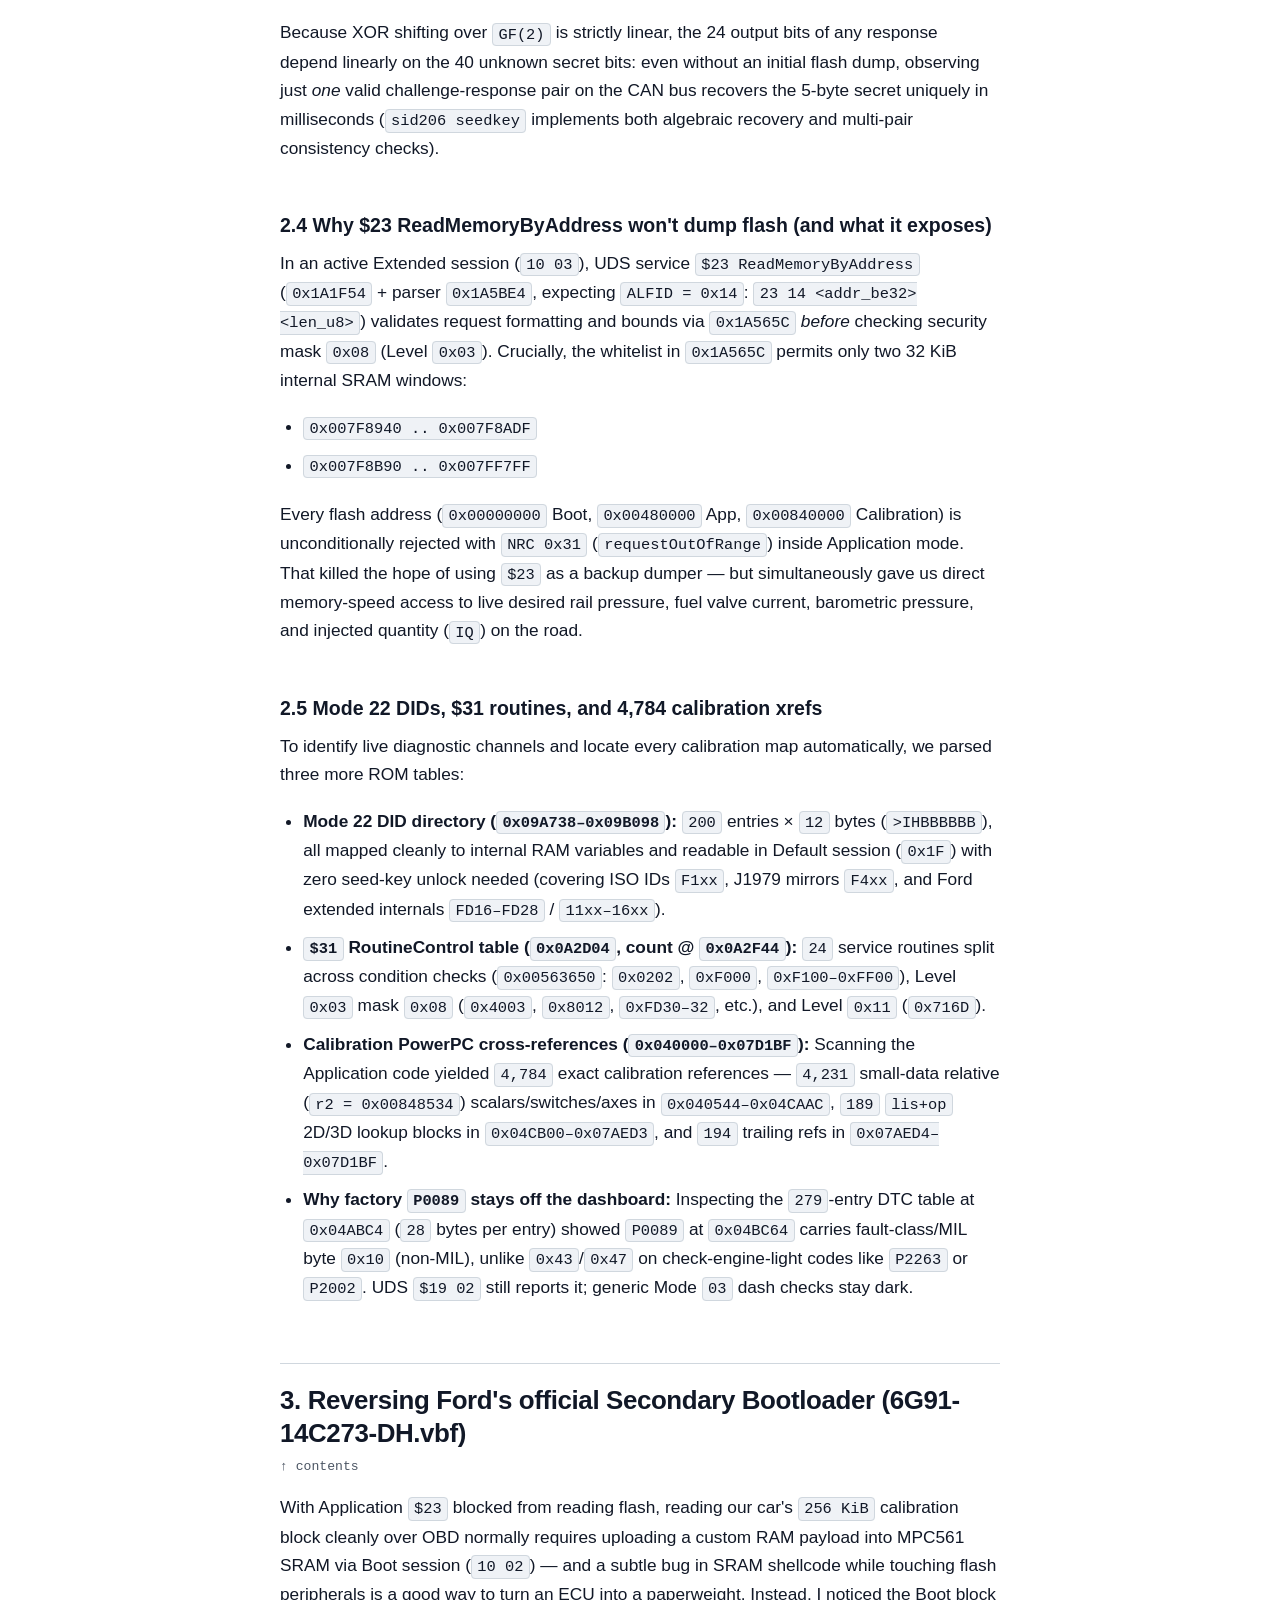
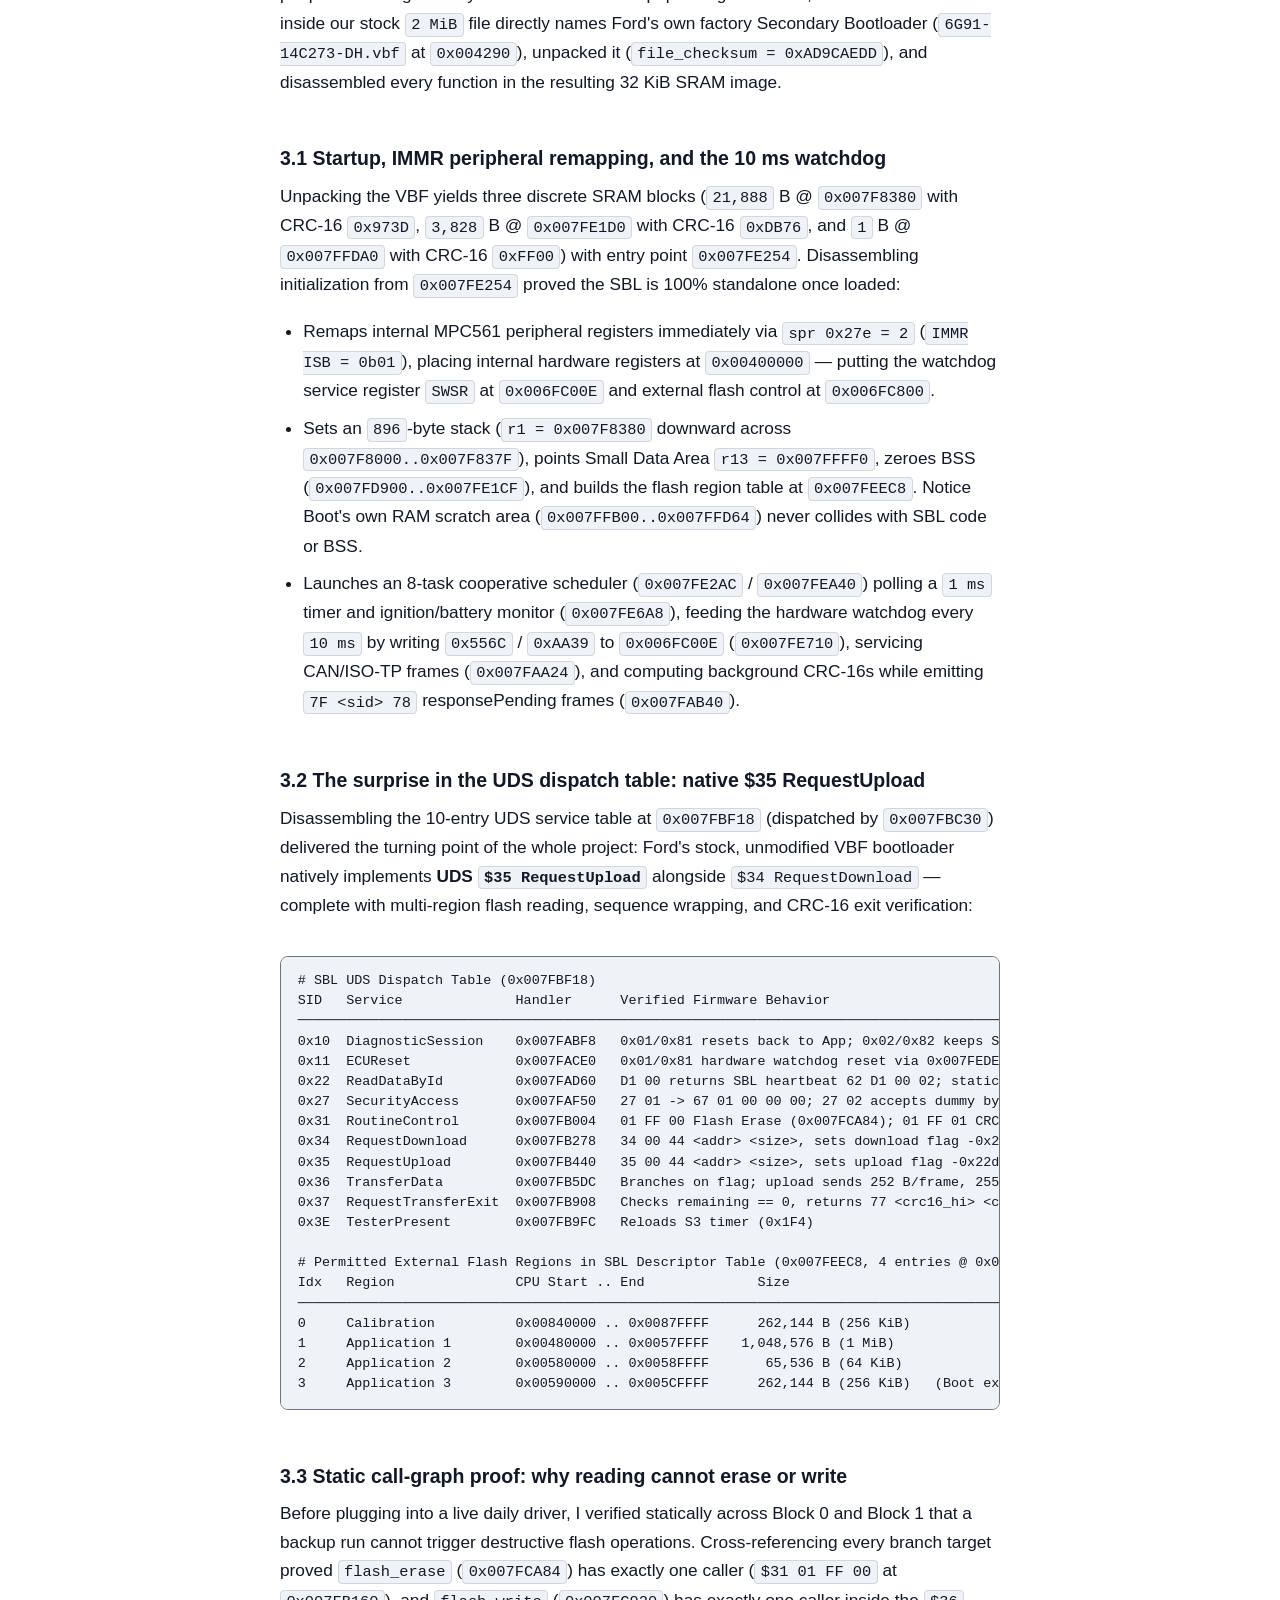
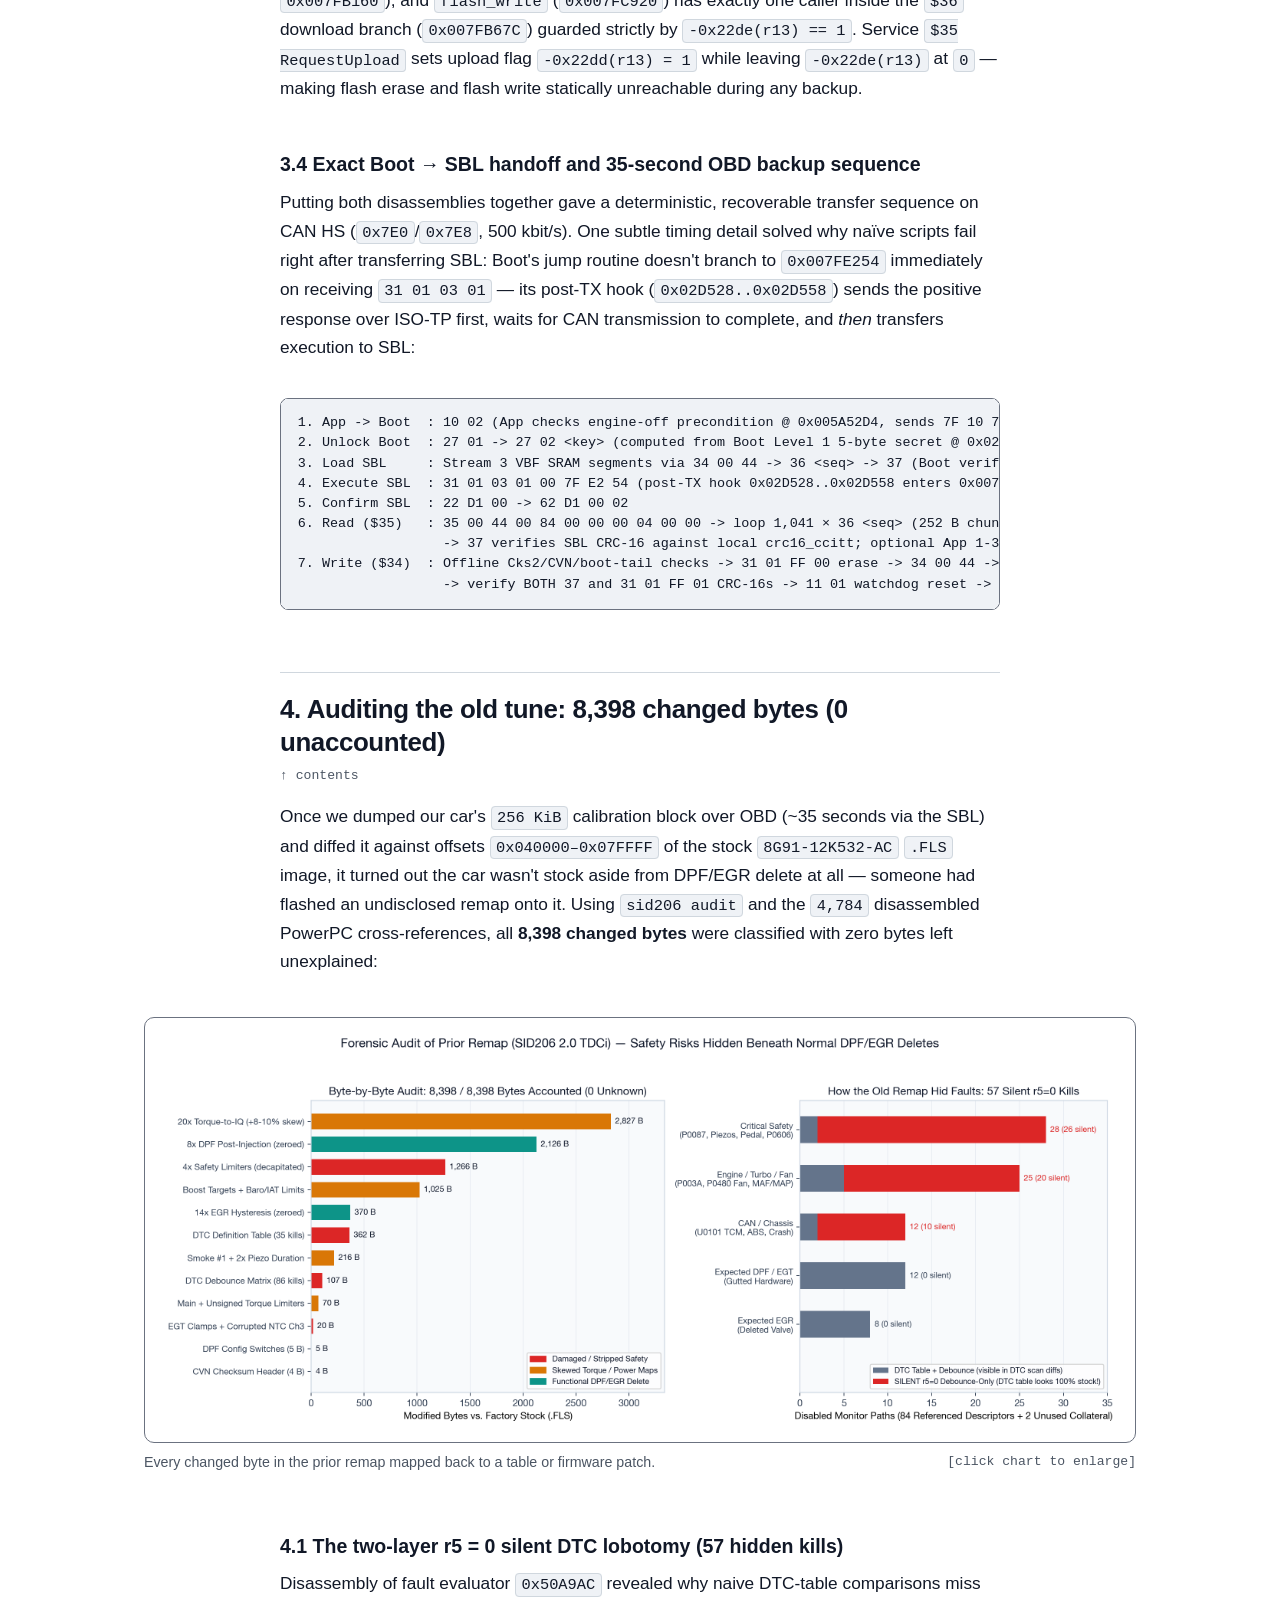
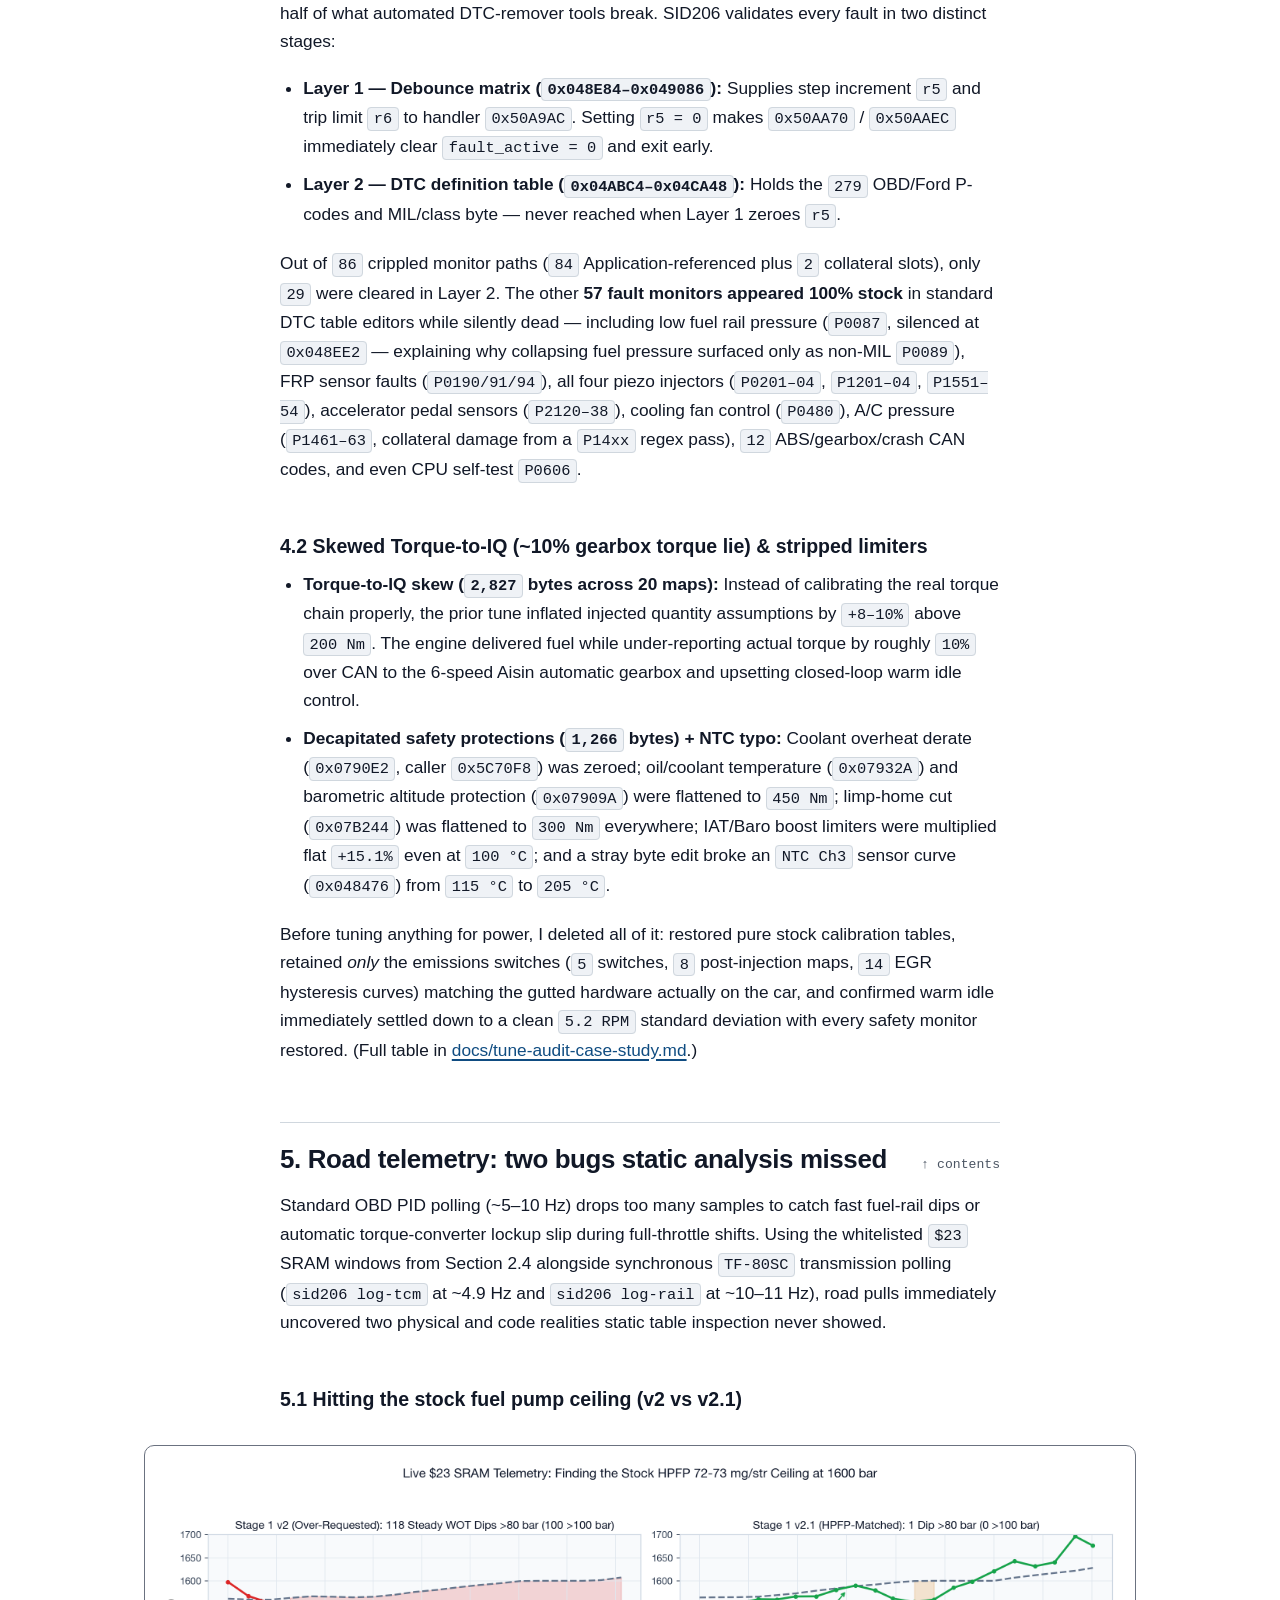
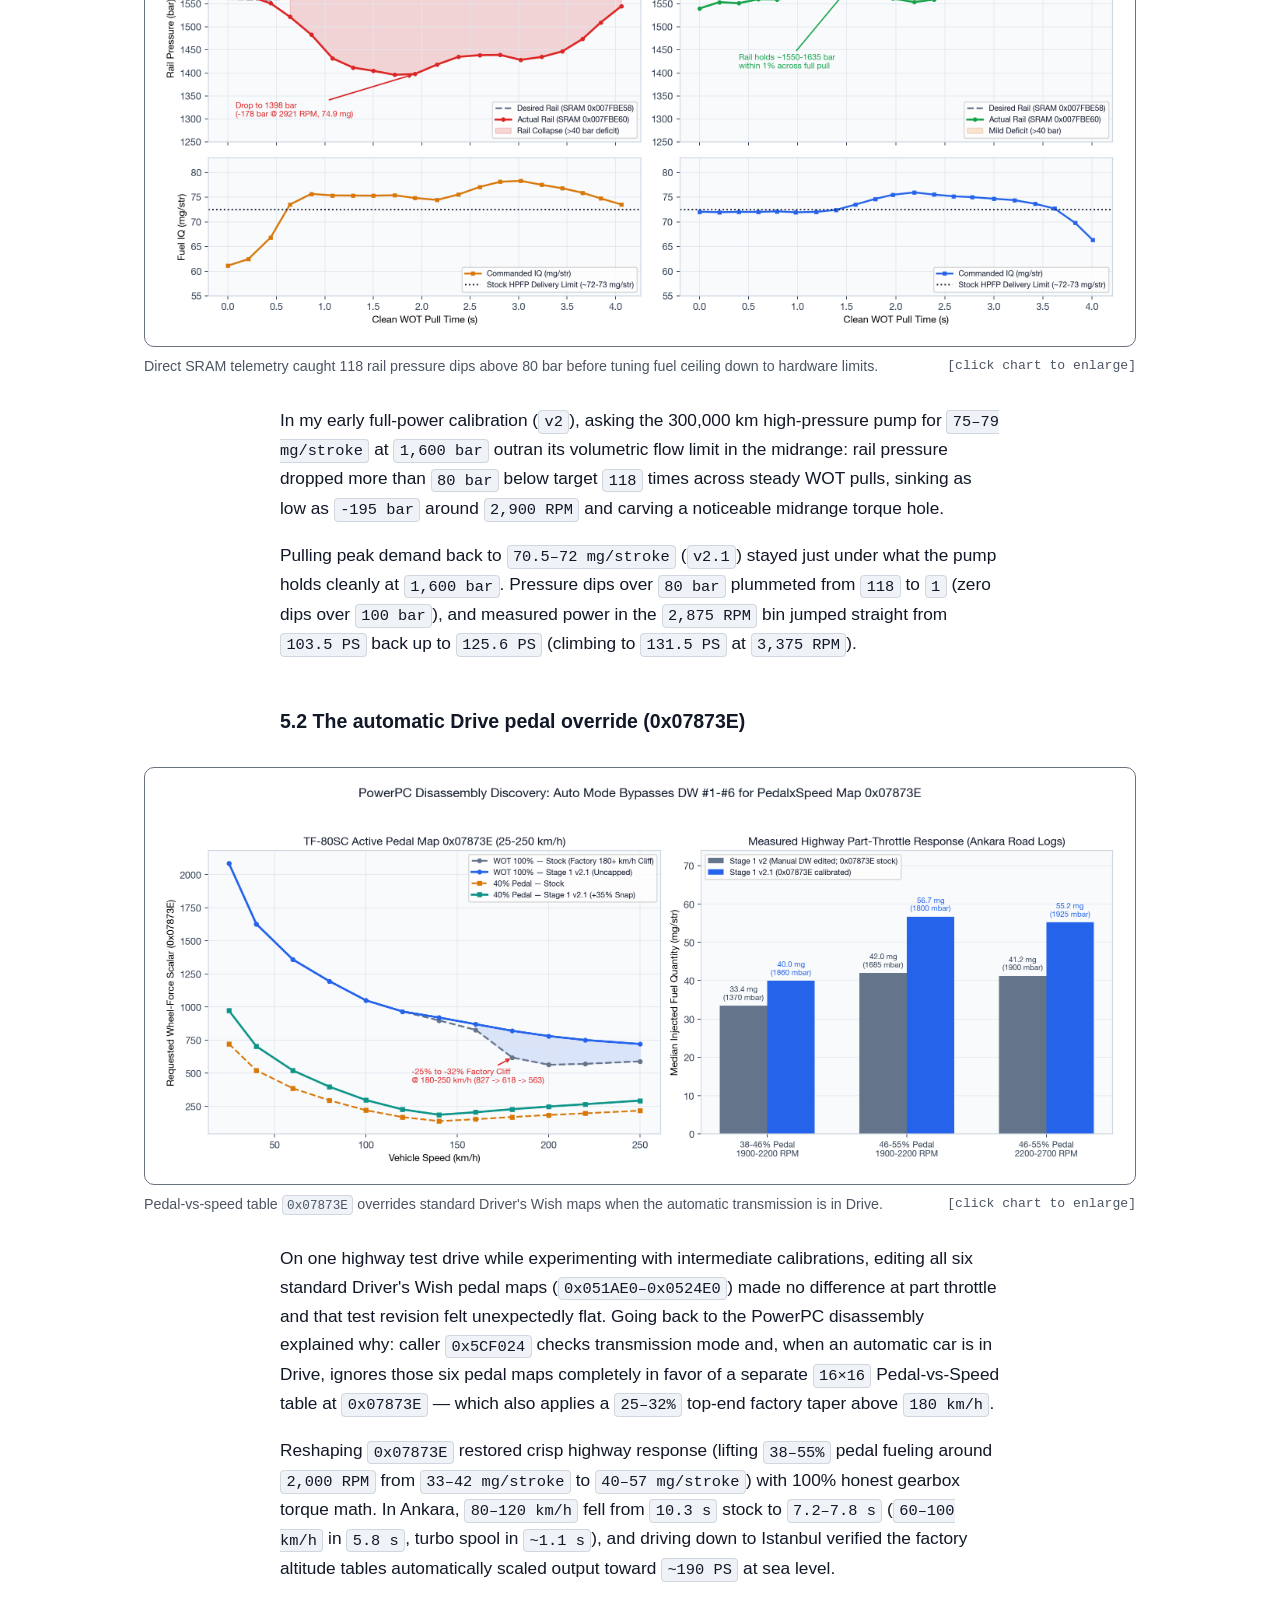
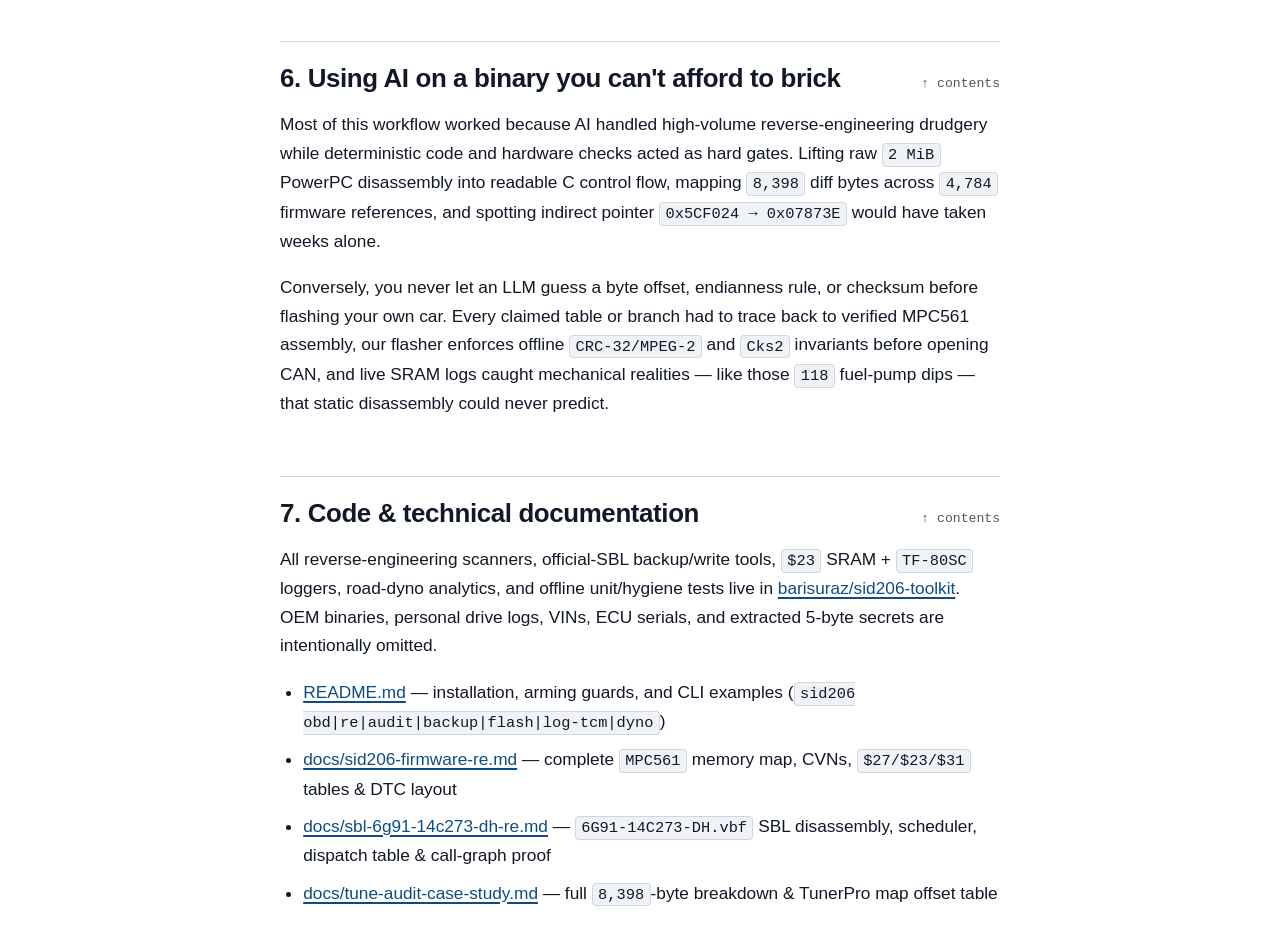
==== commit ab6e0092: "Update EN/TR blog titles to honest 130->190 HP RE hook" ====
--- a/blog/index.html
+++ b/blog/index.html
@@ -4,7 +4,7 @@
   <meta charset="utf-8">
   <meta name="viewport" content="width=device-width, initial-scale=1.0">
   <meta name="color-scheme" content="light dark">
-  <title>Fixing a bad ECU tune on a 2011 Mondeo 2.0 TDCi</title>
+  <title>Reverse-engineering my car's ECU and tuning it from 130 to 190 HP myself</title>
   <meta name="description" content="Buying a matching 2 MiB stock SID206 MPC561/MPC562 PowerPC flash, reversing Ford's official Secondary Bootloader to dump our car's 256 KiB calibration over OBD, uncovering 57 silent fault kills, and tuning cleanly to ~190 PS.">
   <meta name="author" content="Baris Uraz">
   <link rel="canonical" href="https://barisuraz.github.io/sid206-toolkit/">
@@ -16,7 +16,7 @@
   <meta property="og:locale" content="en_US">
   <meta property="og:locale:alternate" content="tr_TR">
   <meta property="og:site_name" content="sid206-toolkit">
-  <meta property="og:title" content="Fixing a bad ECU tune on a 2011 Mondeo 2.0 TDCi">
+  <meta property="og:title" content="Reverse-engineering my car's ECU and tuning it from 130 to 190 HP myself">
   <meta property="og:description" content="Reversing a stock 2 MiB SID206 PowerPC binary and Ford's official SBL to dump our car's 256 KiB calibration over OBD, audit 8,398 changed bytes, and build a ~190 PS calibration.">
   <meta property="og:url" content="https://barisuraz.github.io/sid206-toolkit/">
   <meta property="og:image" content="https://barisuraz.github.io/sid206-toolkit/assets/road-dyno-progression.png">
@@ -25,7 +25,7 @@
   <meta property="og:image:alt" content="Four-stage road dyno progression in Ankara comparing stock baseline, intermediate pump-limited tune, and final tune curves">
 
   <meta name="twitter:card" content="summary_large_image">
-  <meta name="twitter:title" content="Fixing a bad ECU tune on a 2011 Mondeo 2.0 TDCi">
+  <meta name="twitter:title" content="Reverse-engineering my car's ECU and tuning it from 130 to 190 HP myself">
   <meta name="twitter:description" content="Reversing SID206 MPC561/MPC562 firmware and Ford's official SBL to dump our 256 KiB calibration over OBD, audit 8,398 bytes against stock, and tune cleanly to ~190 PS.">
   <meta name="twitter:image" content="https://barisuraz.github.io/sid206-toolkit/assets/road-dyno-progression.png">
 
@@ -55,7 +55,7 @@
 
   <main>
     <article class="grid-band">
-      <h1>Fixing a bad ECU tune on a 2011 Mondeo 2.0 TDCi</h1>
+      <h1>Reverse-engineering my car's ECU and tuning it from 130 to 190 HP myself</h1>
       <p class="meta-line">
         <span>By Baris Uraz</span>
         <span aria-hidden="true">·</span>
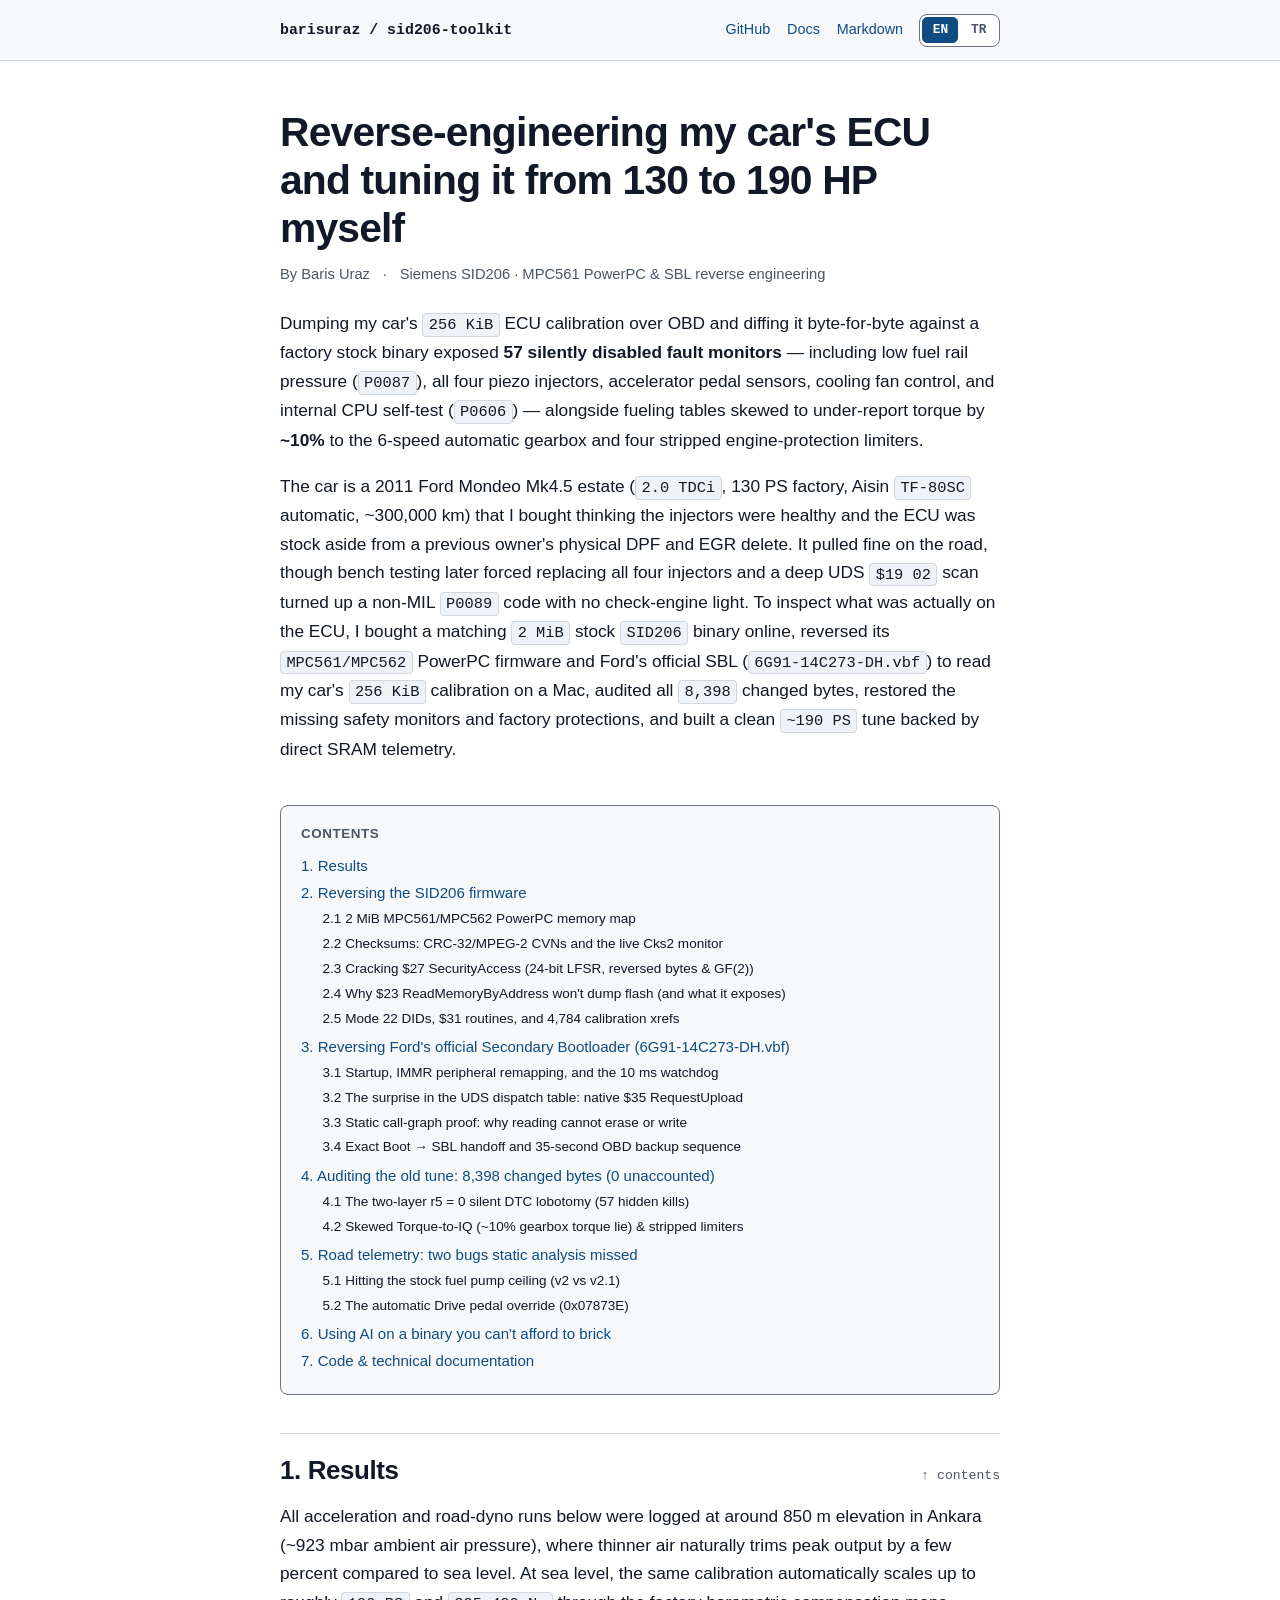
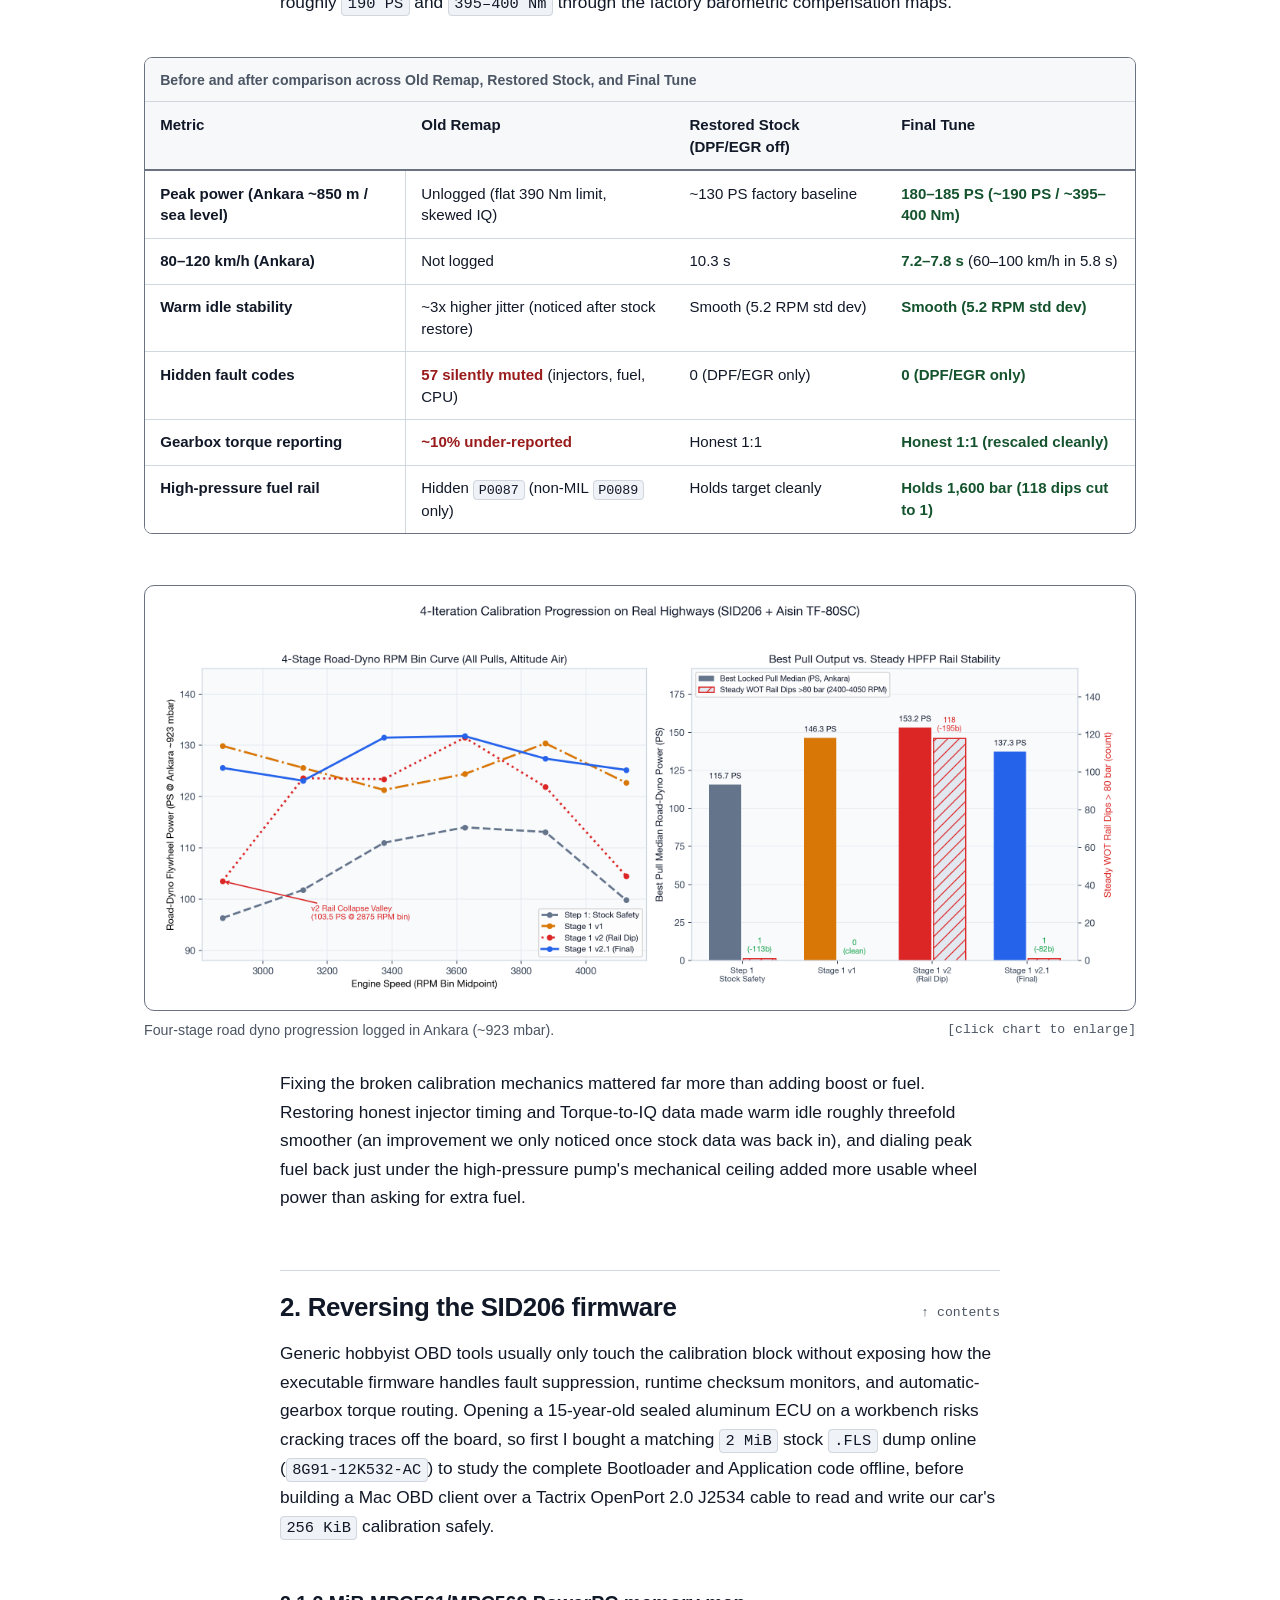
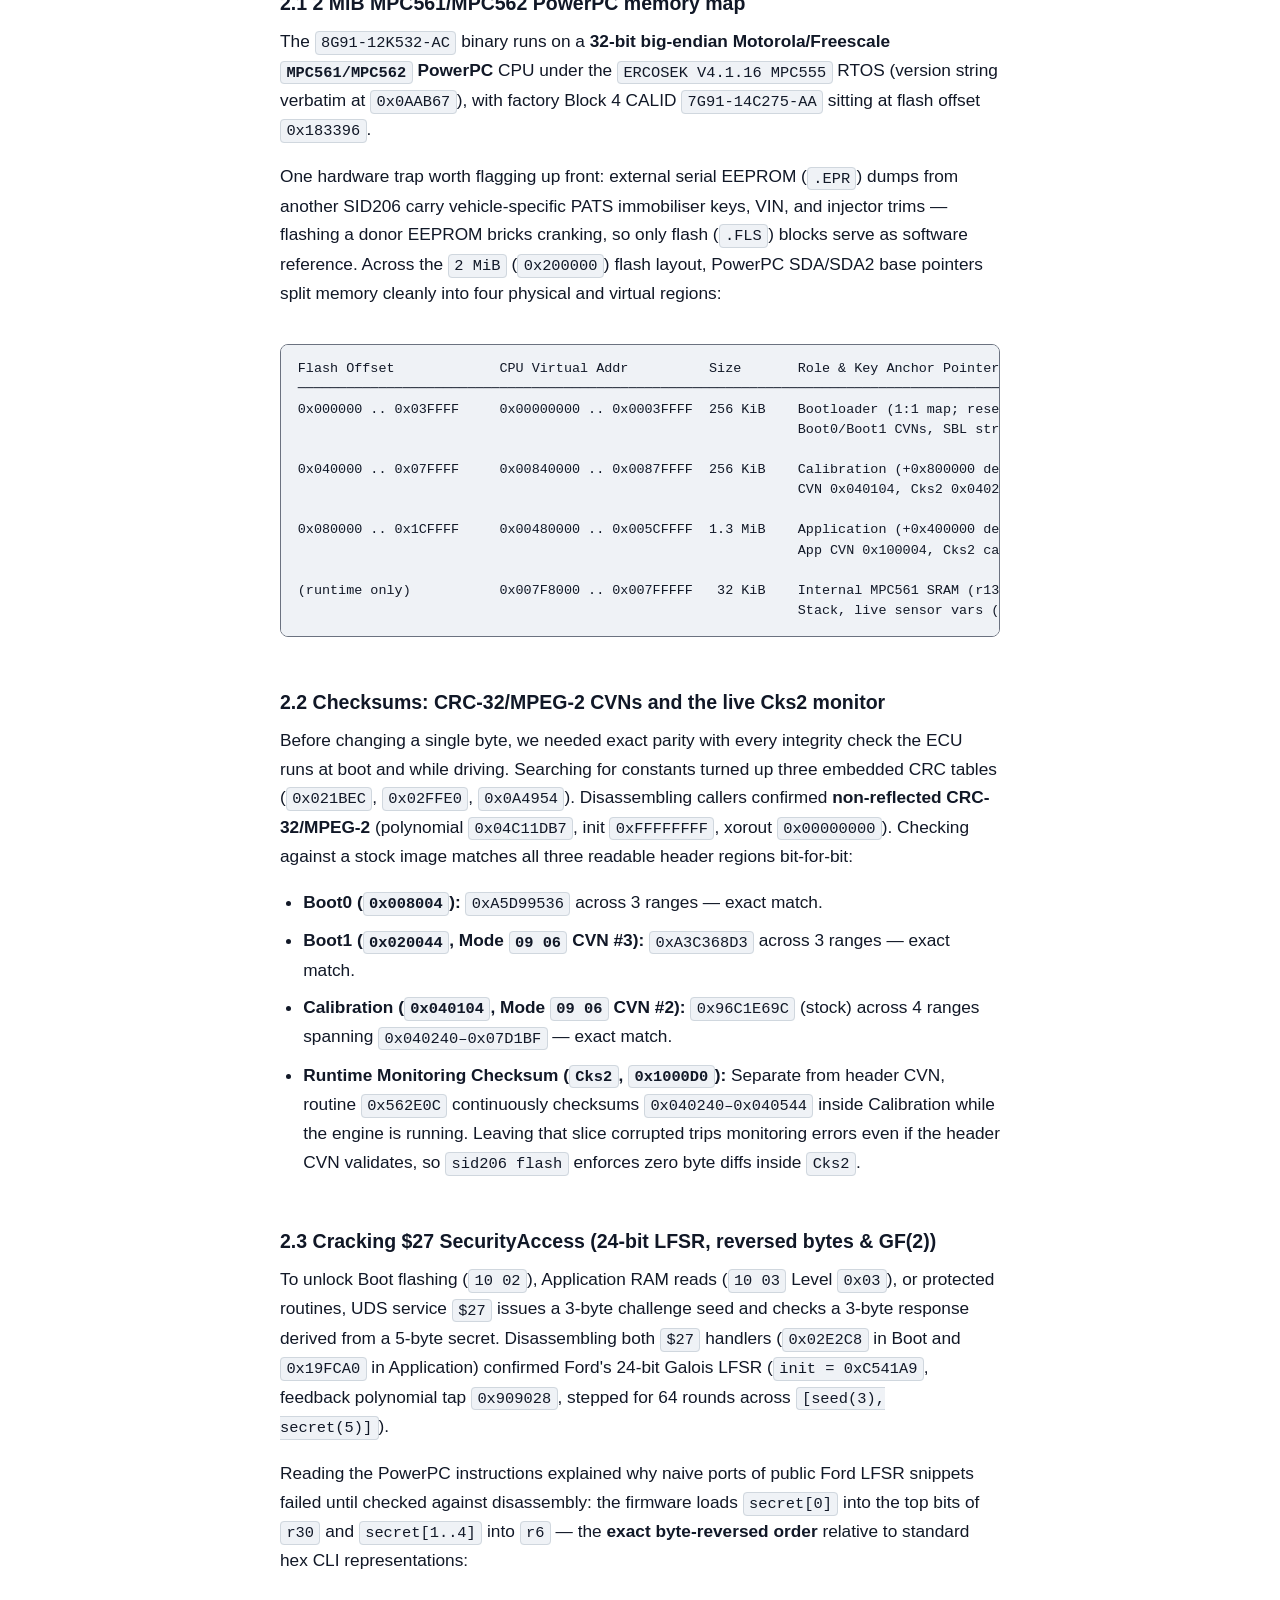
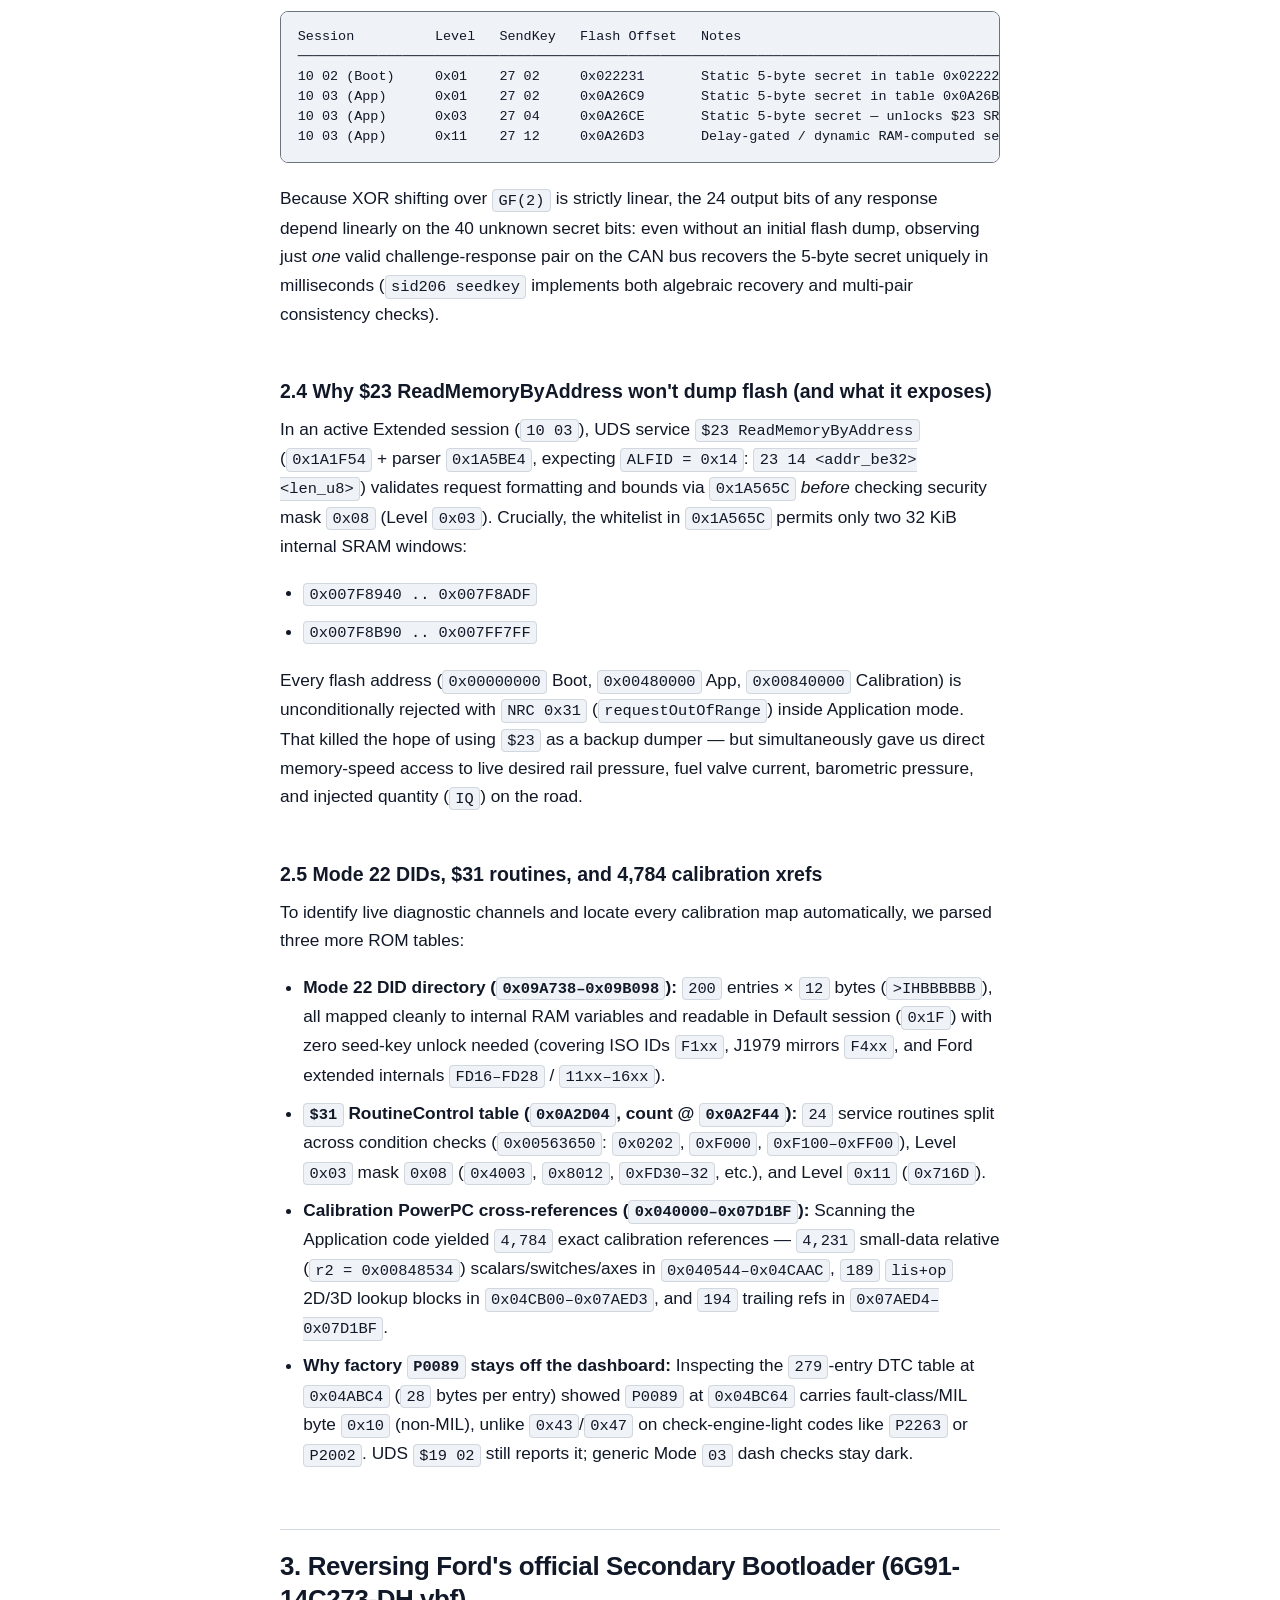
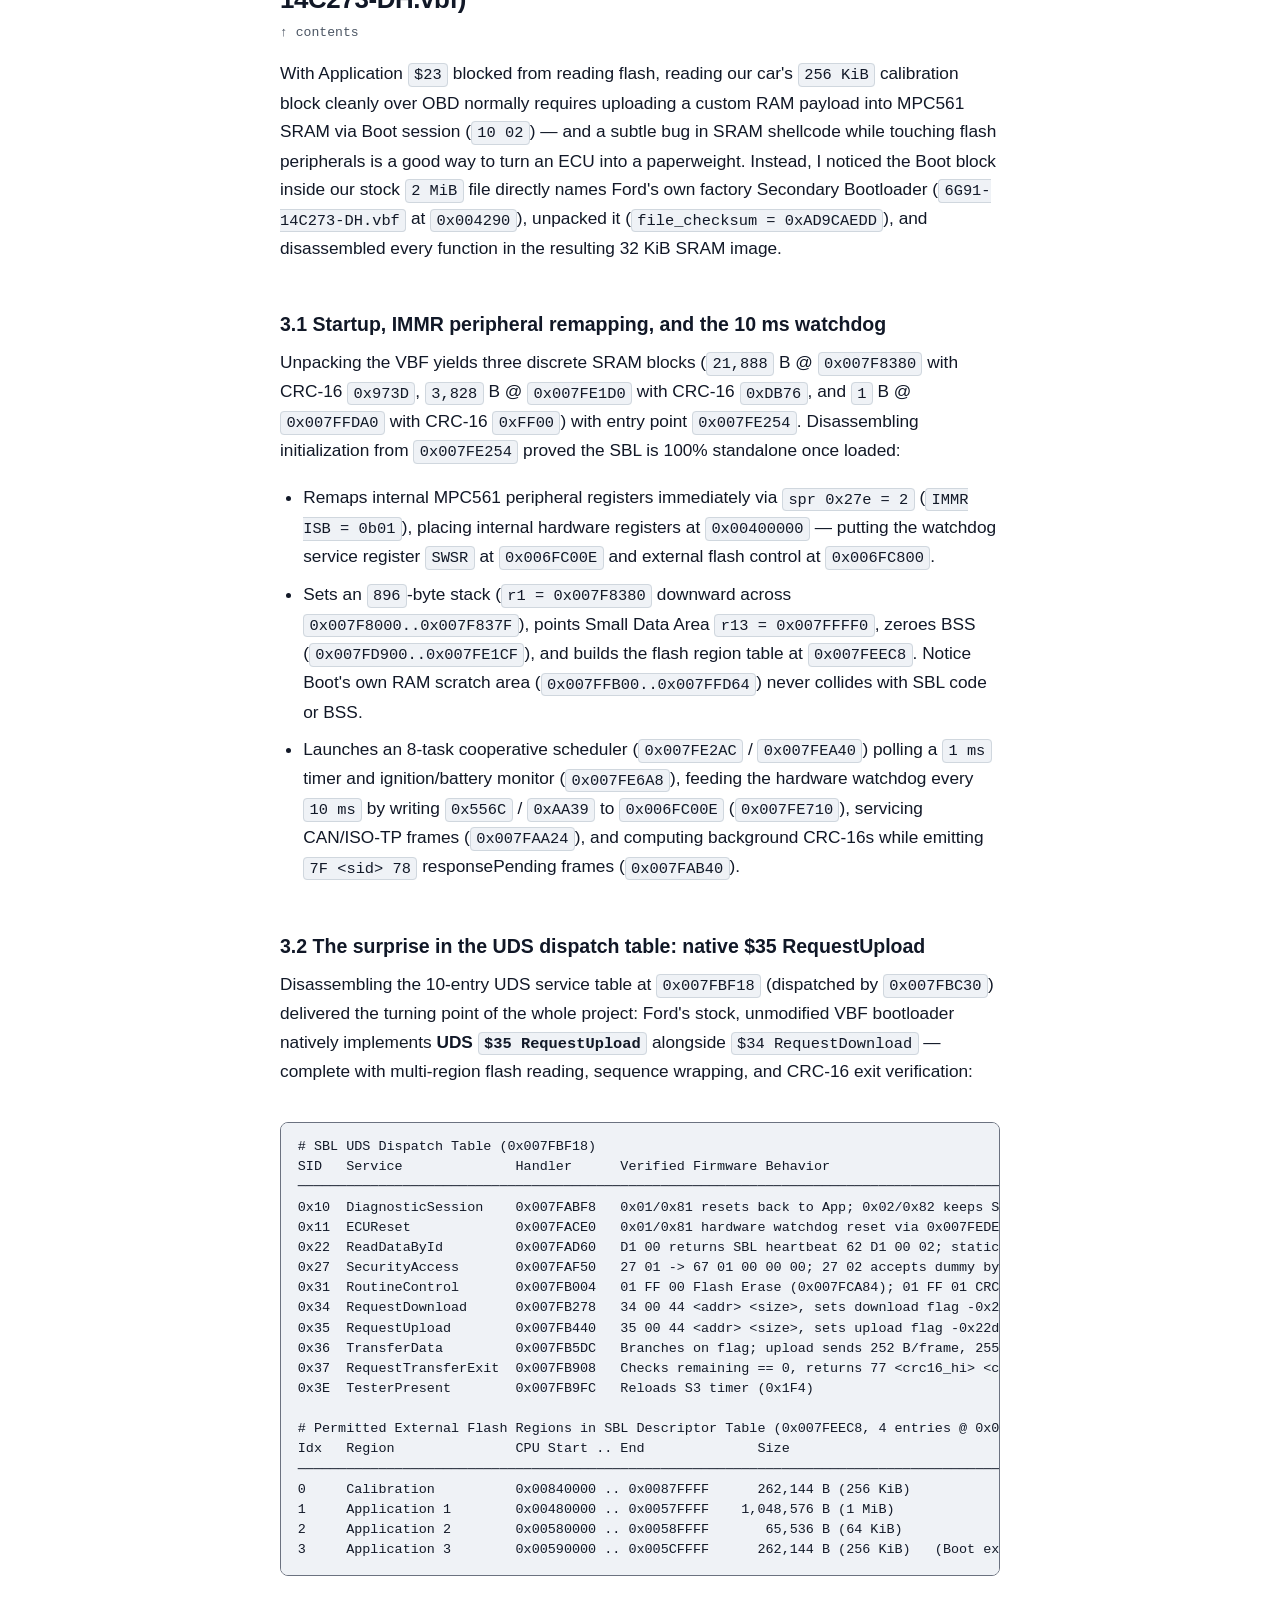
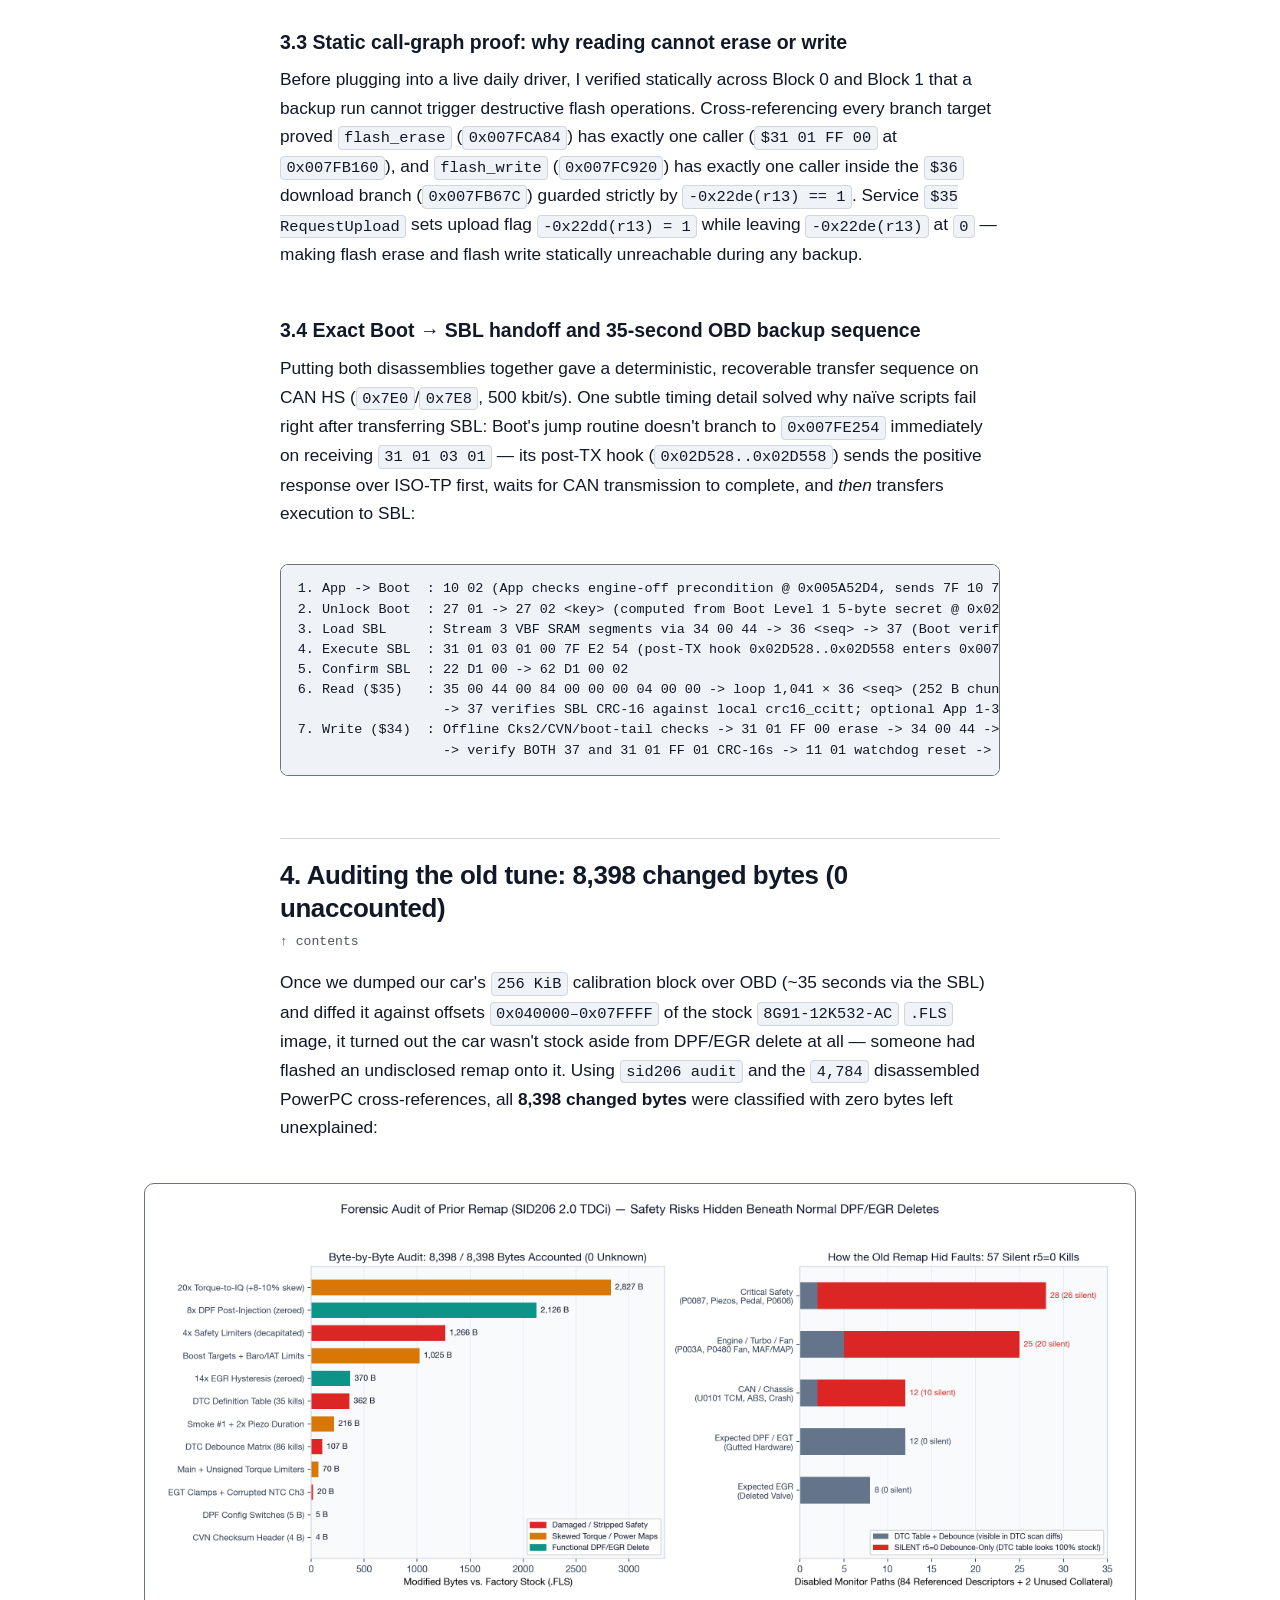
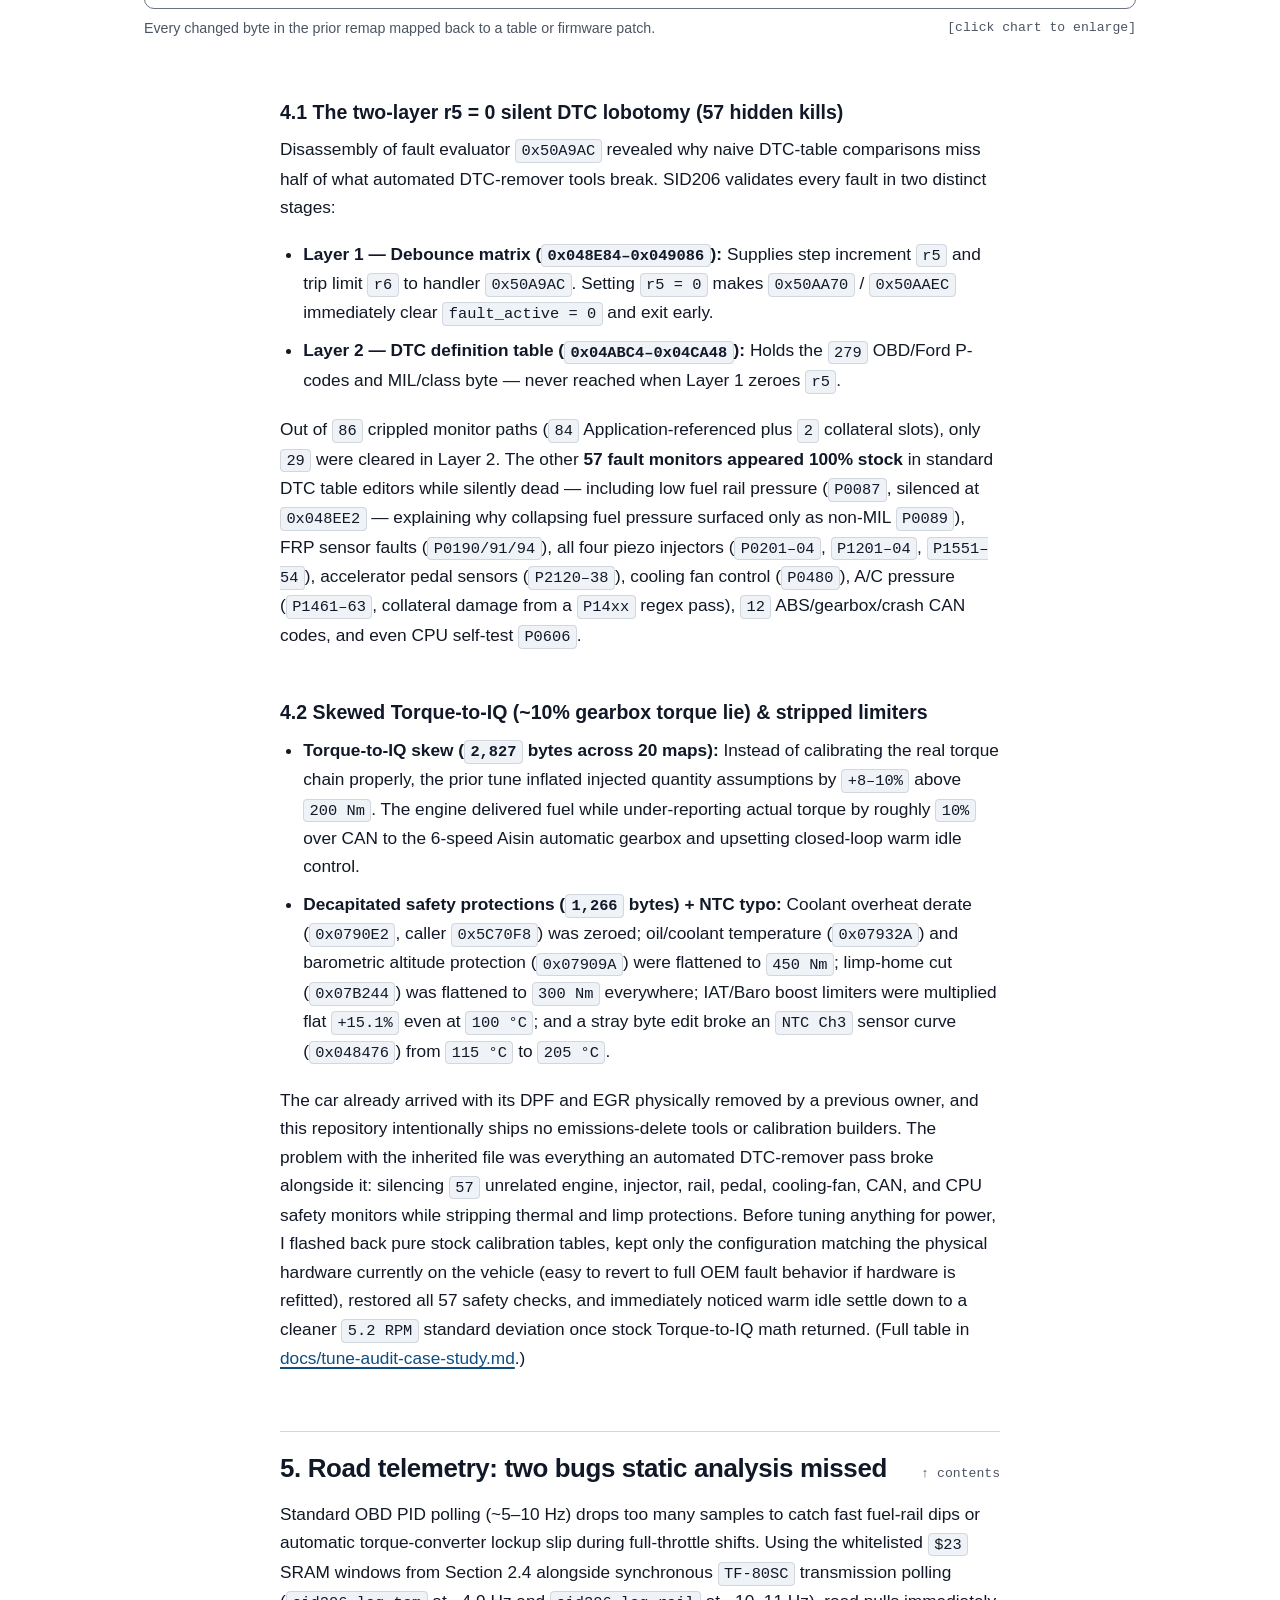
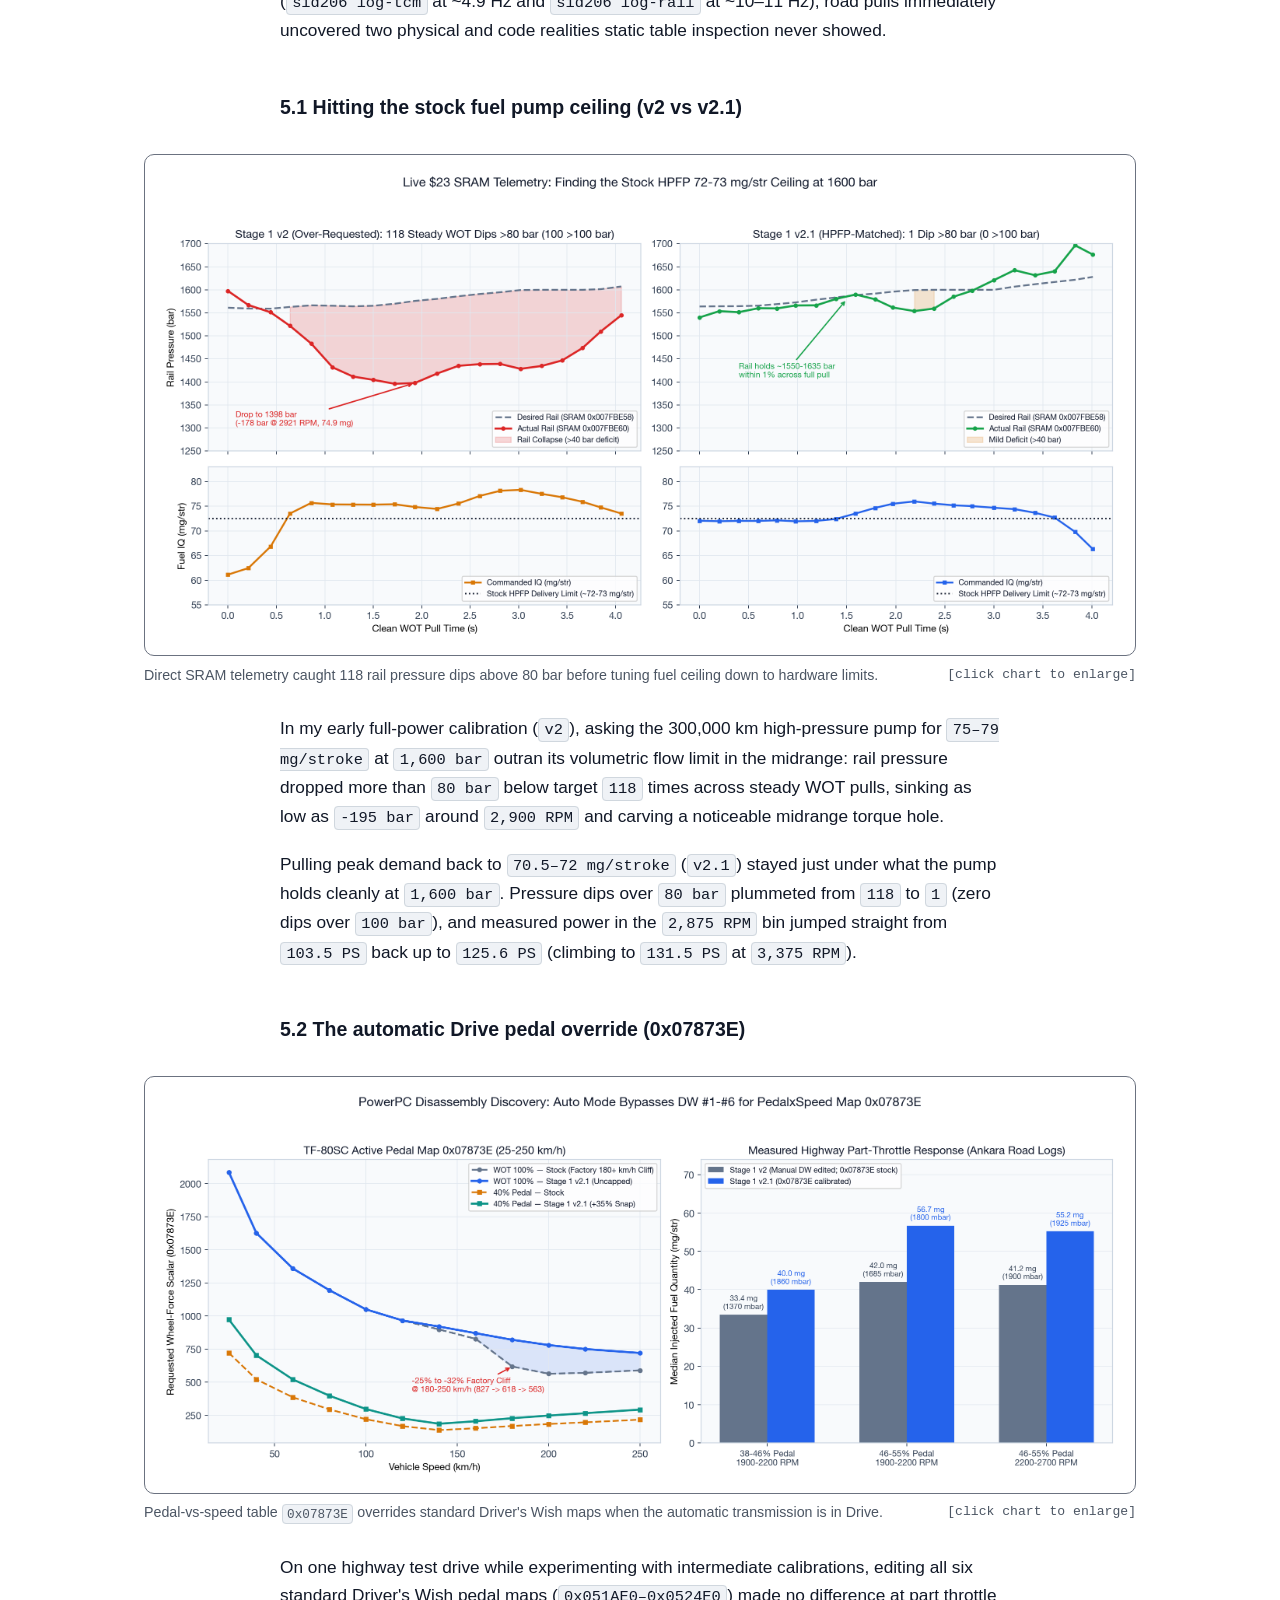
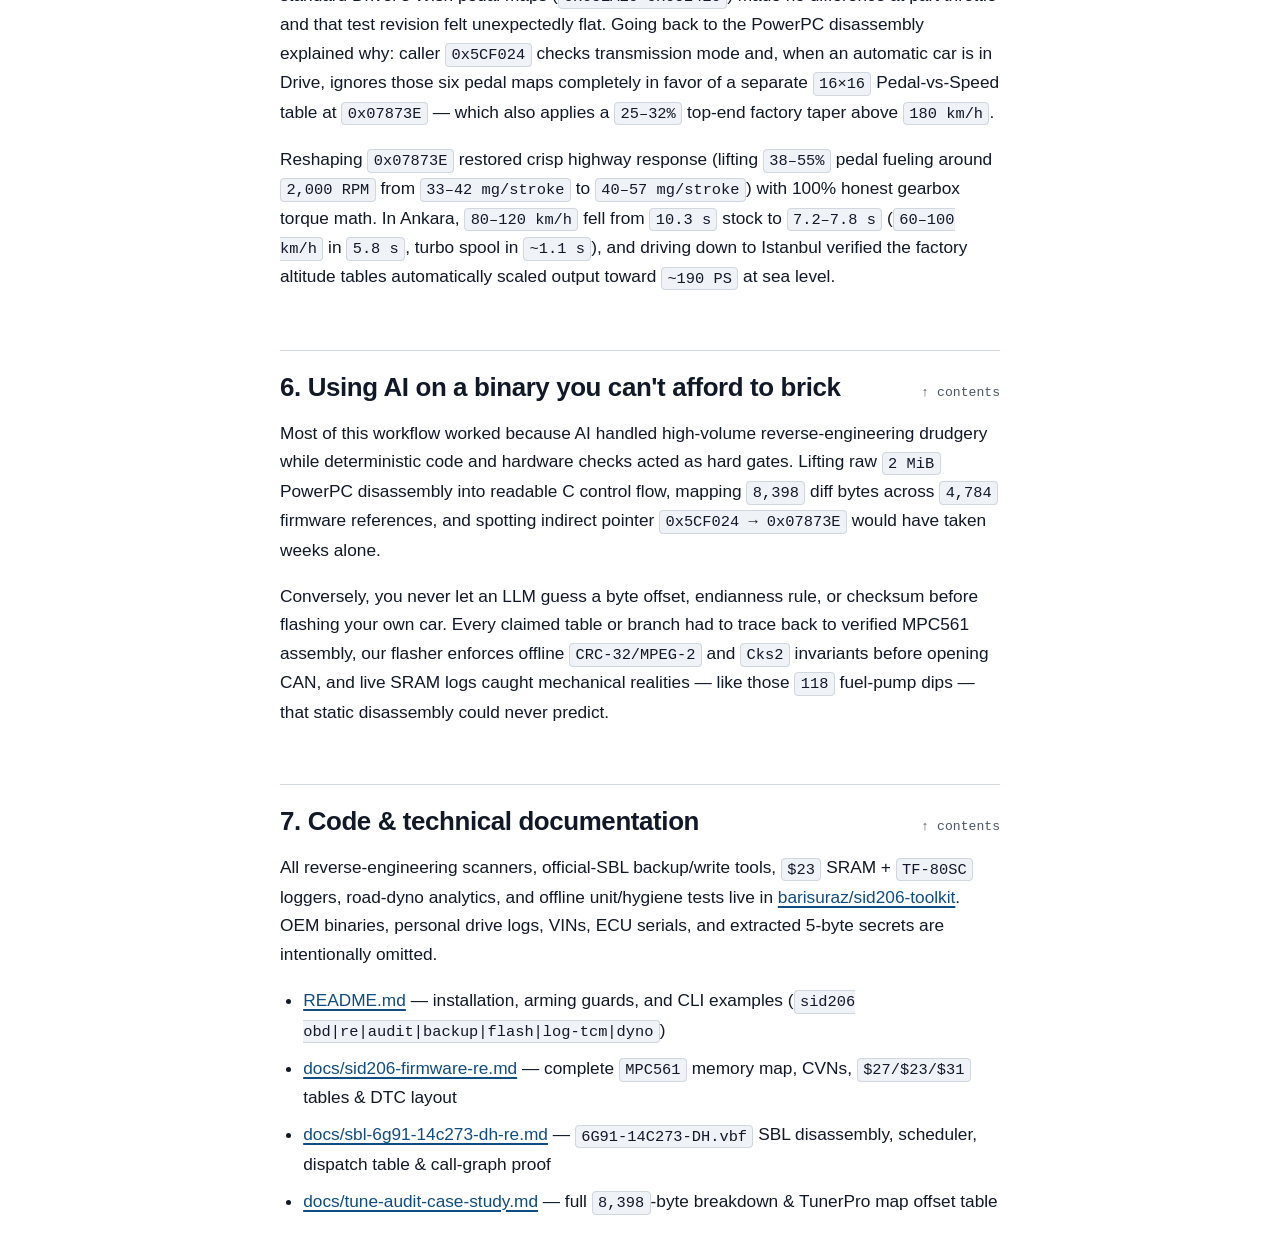
==== commit 180a5806: "Lead with HN finding, fix idle/backstory timeline, clarify emissions context" ====
--- a/blog/index.html
+++ b/blog/index.html
@@ -62,9 +62,9 @@
         <span>Siemens SID206 · MPC561 PowerPC &amp; SBL reverse engineering</span>
       </p>
 
-      <p>I bought a 2011 Ford Mondeo Mk4.5 estate (<code>2.0 TDCi</code>, 130 PS factory, 6-speed Aisin <code>TF-80SC</code> automatic) with around 300,000 km on the clock. I bought it thinking the injectors were healthy and that the ECU was stock aside from a physical DPF and EGR delete. After getting the injectors tested on a bench, all four piezo injectors were worn out and had to be replaced.</p>
-
-      <p>Even on four new injectors, warm idle stayed rough, and a deeper UDS <code>$19 02</code> scan caught a <code>P0089</code> fuel-pressure fault while generic OBD readers showed no check-engine light and zero stored codes. To find out what was actually flashed onto the car, I bought a matching <code>2 MiB</code> stock <code>SID206</code> binary online, reversed both the PowerPC firmware and Ford's official Secondary Bootloader (SBL) to dump our car's <code>256 KiB</code> calibration over OBD on a Mac, discovered an undisclosed messy remap hidden inside it, wiped those patches, and built a clean <code>~190 PS</code> tune verified with direct SRAM road logs.</p>
+      <p>Dumping my car's <code>256 KiB</code> ECU calibration over OBD and diffing it byte-for-byte against a factory stock binary exposed <strong>57 silently disabled fault monitors</strong> — including low fuel rail pressure (<code>P0087</code>), all four piezo injectors, accelerator pedal sensors, cooling fan control, and internal CPU self-test (<code>P0606</code>) — alongside fueling tables skewed to under-report torque by <strong>~10%</strong> to the 6-speed automatic gearbox and four stripped engine-protection limiters.</p>
+
+      <p>The car is a 2011 Ford Mondeo Mk4.5 estate (<code>2.0 TDCi</code>, 130 PS factory, Aisin <code>TF-80SC</code> automatic, ~300,000 km) that I bought thinking the injectors were healthy and the ECU was stock aside from a previous owner's physical DPF and EGR delete. It pulled fine on the road, though bench testing later forced replacing all four injectors and a deep UDS <code>$19 02</code> scan turned up a non-MIL <code>P0089</code> code with no check-engine light. To inspect what was actually on the ECU, I bought a matching <code>2 MiB</code> stock <code>SID206</code> binary online, reversed its <code>MPC561/MPC562</code> PowerPC firmware and Ford's official SBL (<code>6G91-14C273-DH.vbf</code>) to read my car's <code>256 KiB</code> calibration on a Mac, audited all <code>8,398</code> changed bytes, restored the missing safety monitors and factory protections, and built a clean <code>~190 PS</code> tune backed by direct SRAM telemetry.</p>
 
       <nav id="contents" class="toc-box" aria-labelledby="toc-heading">
         <p id="toc-heading" class="toc-heading">Contents</p>
@@ -142,7 +142,7 @@
               </tr>
               <tr>
                 <th scope="row">Warm idle stability</th>
-                <td>Rough (~3x worse jitter)</td>
+                <td>~3x higher jitter (noticed after stock restore)</td>
                 <td>Smooth (5.2 RPM std dev)</td>
                 <td><span class="badge-good">Smooth (5.2 RPM std dev)</span></td>
               </tr>
@@ -192,7 +192,7 @@
           </figcaption>
         </figure>
 
-        <p>Fixing the broken calibration mechanics mattered far more than adding boost or fuel. Restoring honest injector timing and Torque-to-IQ data cut warm idle jitter roughly threefold, and dialing peak fuel back just under the high-pressure pump's mechanical ceiling added more usable wheel power than asking for extra fuel.</p>
+        <p>Fixing the broken calibration mechanics mattered far more than adding boost or fuel. Restoring honest injector timing and Torque-to-IQ data made warm idle roughly threefold smoother (an improvement we only noticed once stock data was back in), and dialing peak fuel back just under the high-pressure pump's mechanical ceiling added more usable wheel power than asking for extra fuel.</p>
       </section>
 
       <section id="firmware-re" class="section-band">
@@ -385,7 +385,7 @@
           <li><strong>Decapitated safety protections (<code>1,266</code> bytes) + NTC typo:</strong> Coolant overheat derate (<code>0x0790E2</code>, caller <code>0x5C70F8</code>) was zeroed; oil/coolant temperature (<code>0x07932A</code>) and barometric altitude protection (<code>0x07909A</code>) were flattened to <code>450 Nm</code>; limp-home cut (<code>0x07B244</code>) was flattened to <code>300 Nm</code> everywhere; IAT/Baro boost limiters were multiplied flat <code>+15.1%</code> even at <code>100 °C</code>; and a stray byte edit broke an <code>NTC Ch3</code> sensor curve (<code>0x048476</code>) from <code>115 °C</code> to <code>205 °C</code>.</li>
         </ul>
 
-        <p>Before tuning anything for power, I deleted all of it: restored pure stock calibration tables, retained <em>only</em> the emissions switches (<code>5</code> switches, <code>8</code> post-injection maps, <code>14</code> EGR hysteresis curves) matching the gutted hardware actually on the car, and confirmed warm idle immediately settled down to a clean <code>5.2 RPM</code> standard deviation with every safety monitor restored. (Full table in <a href="https://github.com/barisuraz/sid206-toolkit/blob/main/docs/tune-audit-case-study.md">docs/tune-audit-case-study.md</a>.)</p>
+        <p>The car already arrived with its DPF and EGR physically removed by a previous owner, and this repository intentionally ships no emissions-delete tools or calibration builders. The problem with the inherited file was everything an automated DTC-remover pass broke alongside it: silencing <code>57</code> unrelated engine, injector, rail, pedal, cooling-fan, CAN, and CPU safety monitors while stripping thermal and limp protections. Before tuning anything for power, I flashed back pure stock calibration tables, kept only the configuration matching the physical hardware currently on the vehicle (easy to revert to full OEM fault behavior if hardware is refitted), restored all 57 safety checks, and immediately noticed warm idle settle down to a cleaner <code>5.2 RPM</code> standard deviation once stock Torque-to-IQ math returned. (Full table in <a href="https://github.com/barisuraz/sid206-toolkit/blob/main/docs/tune-audit-case-study.md">docs/tune-audit-case-study.md</a>.)</p>
       </section>
 
       <section id="road-logging" class="section-band">
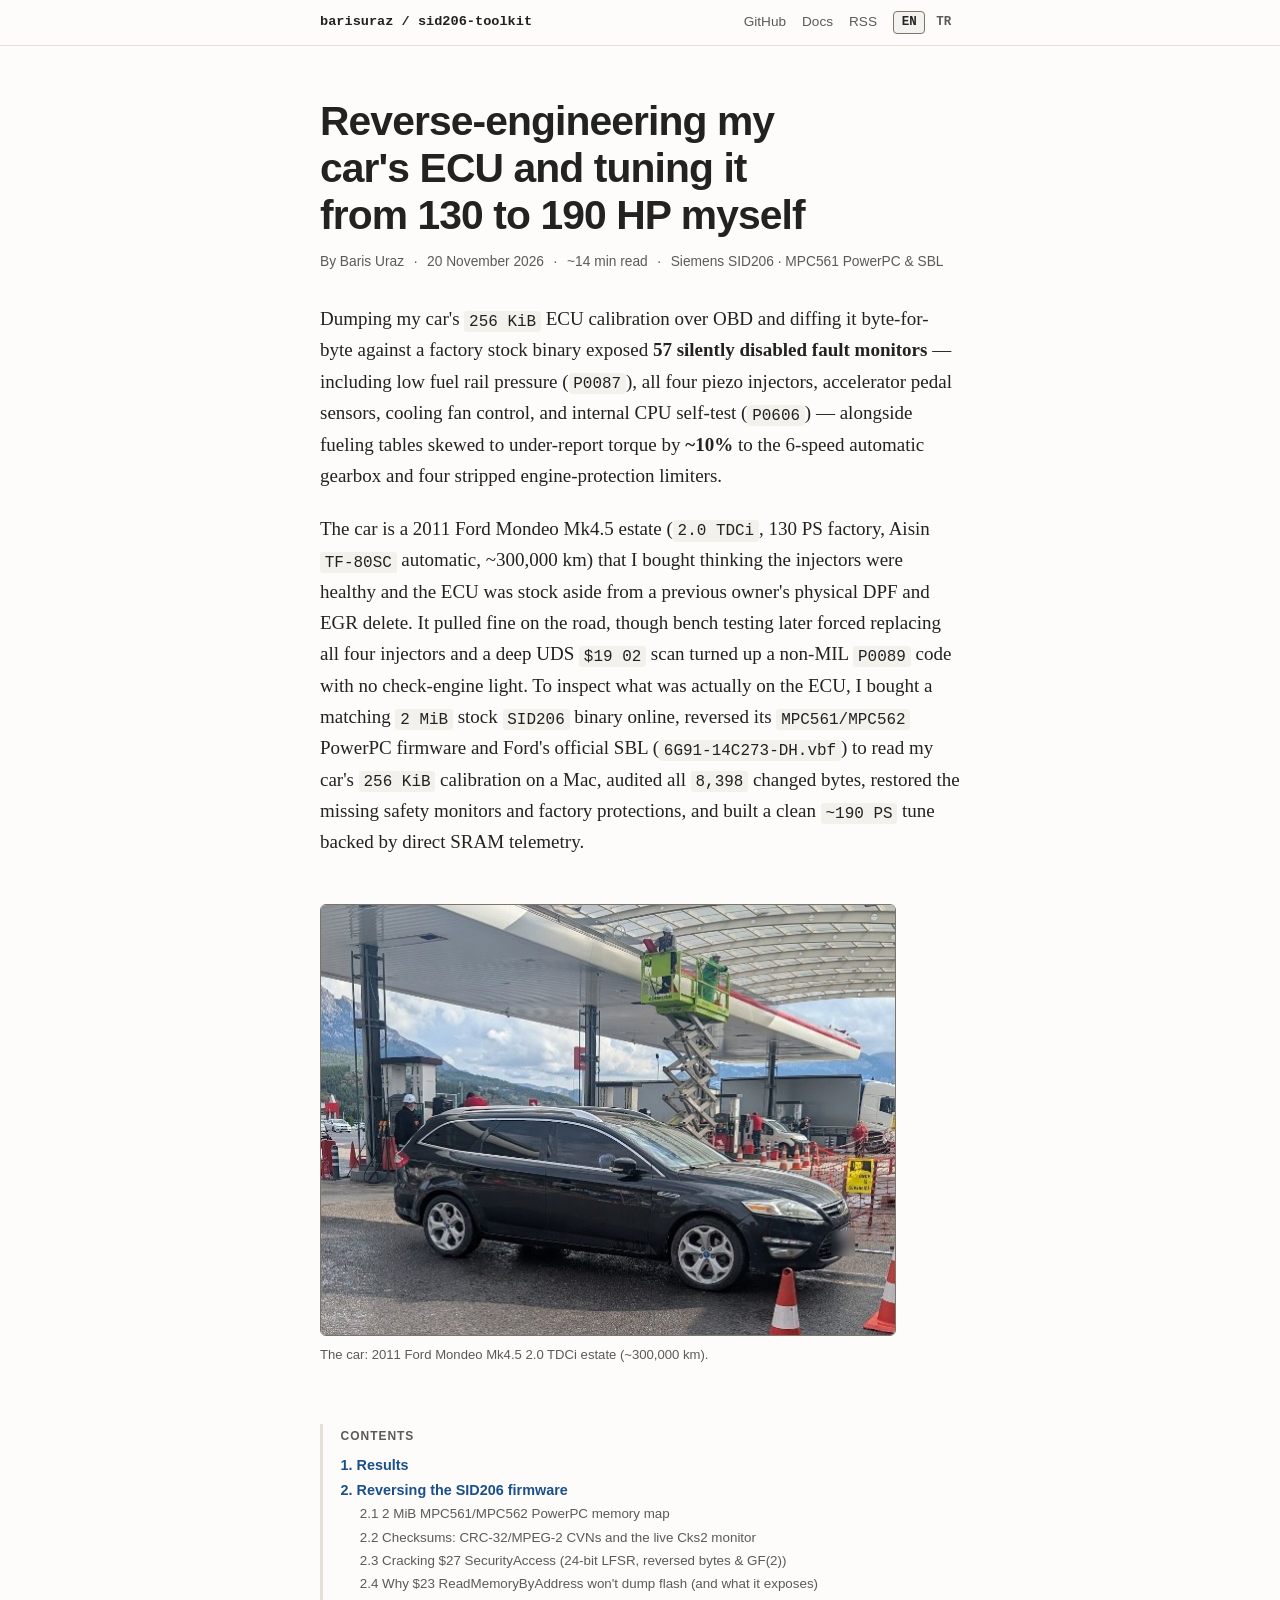
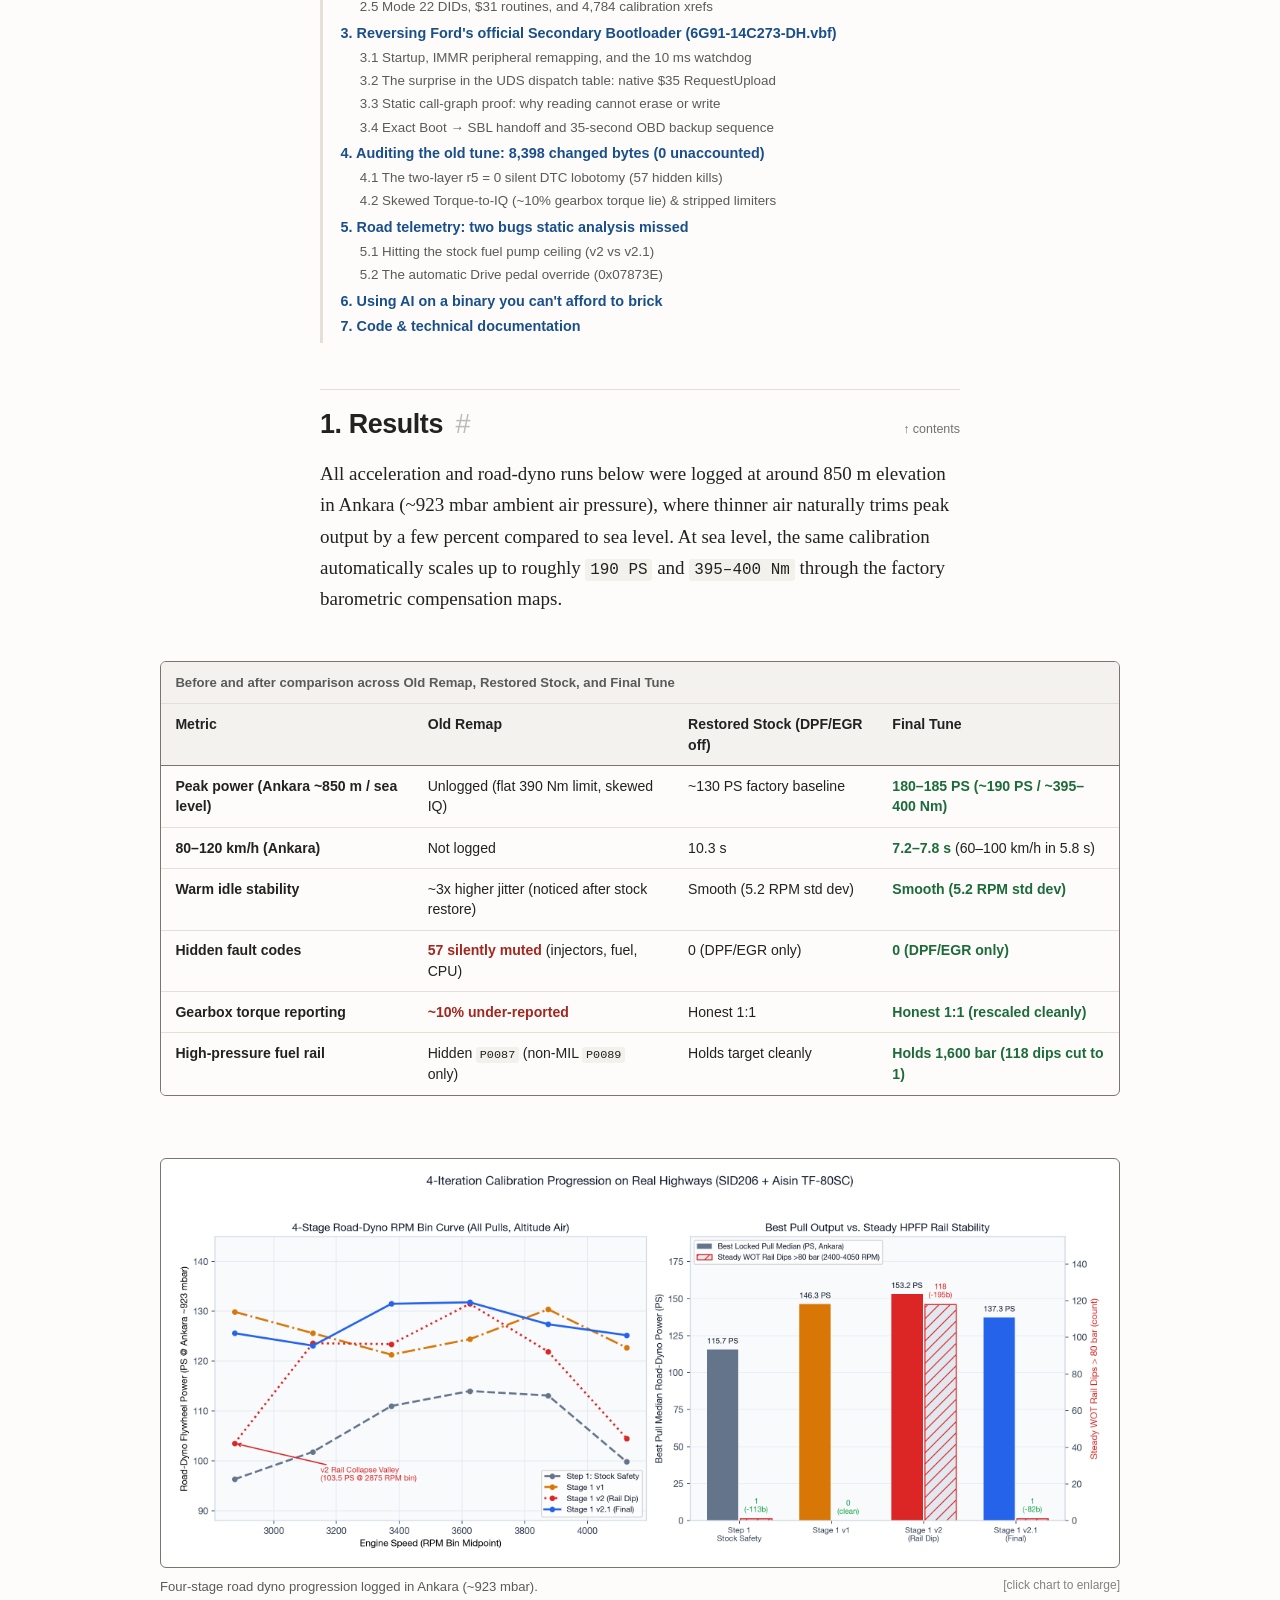
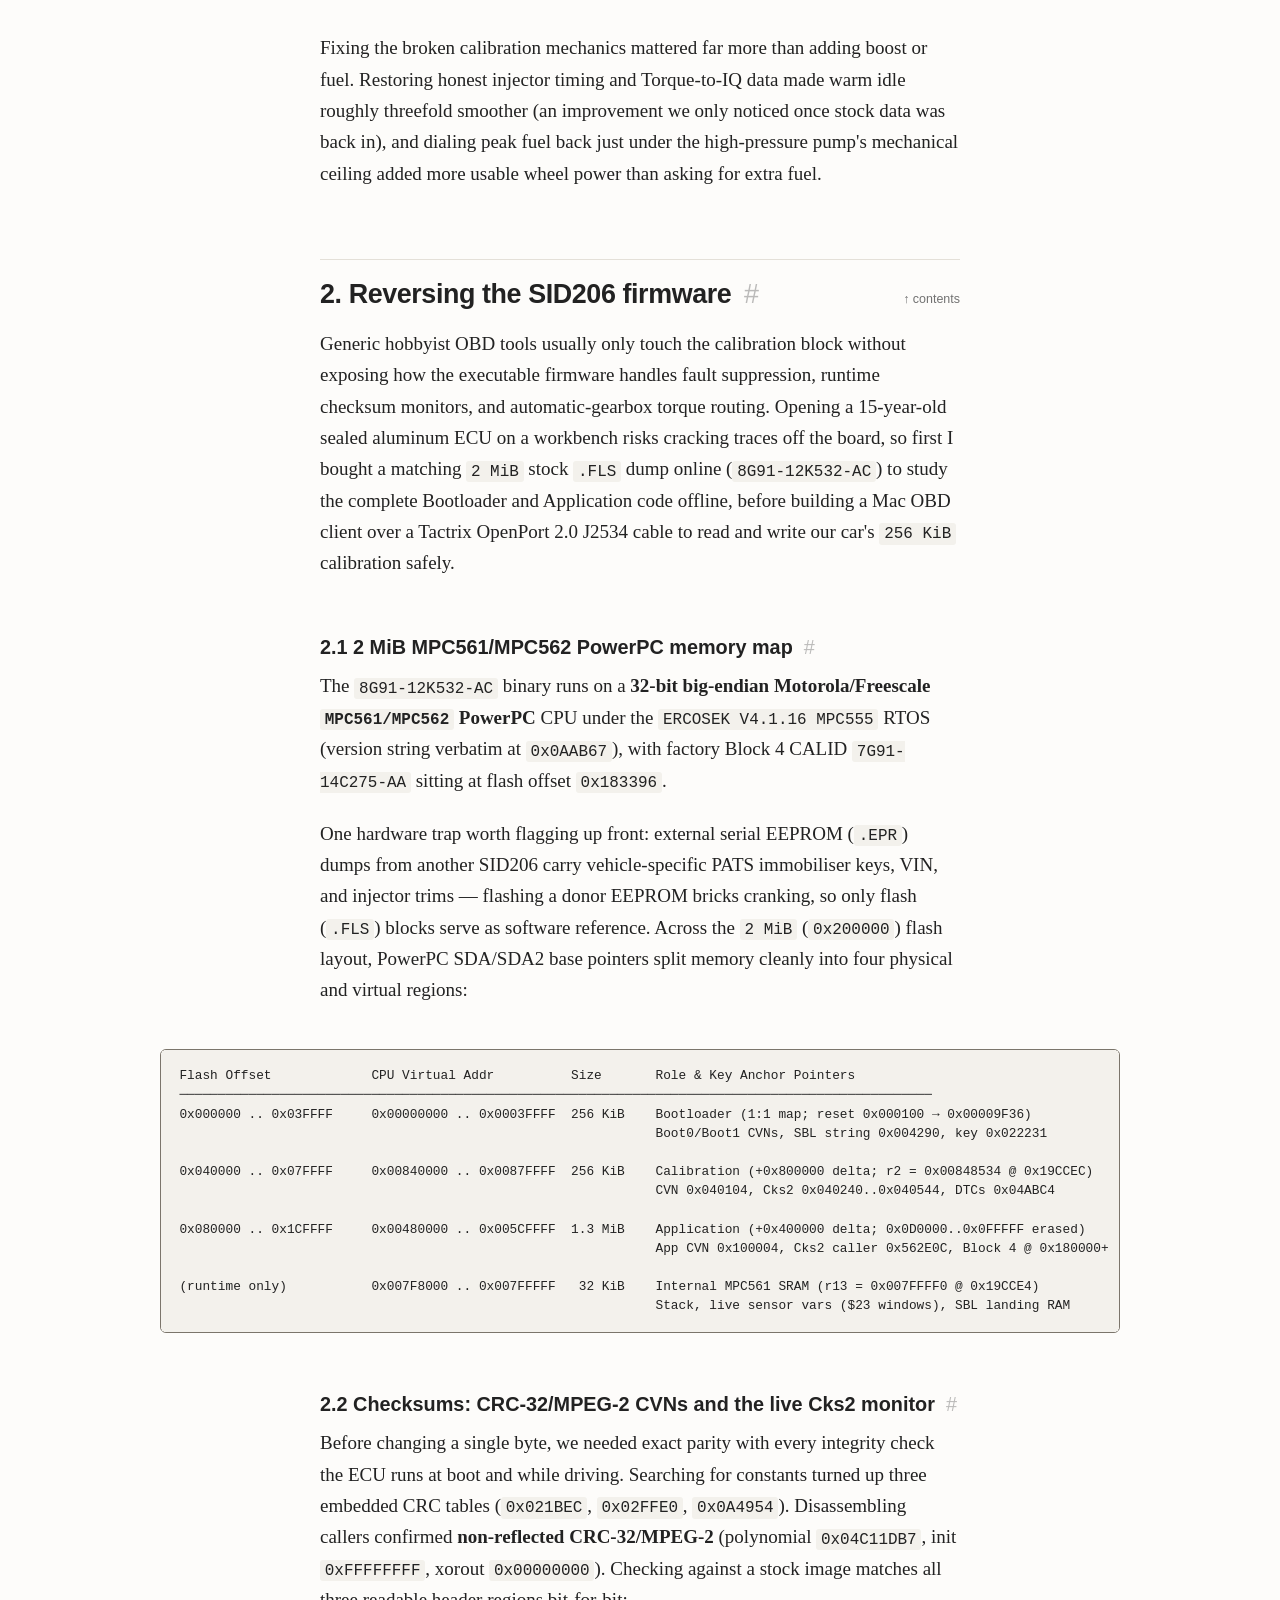
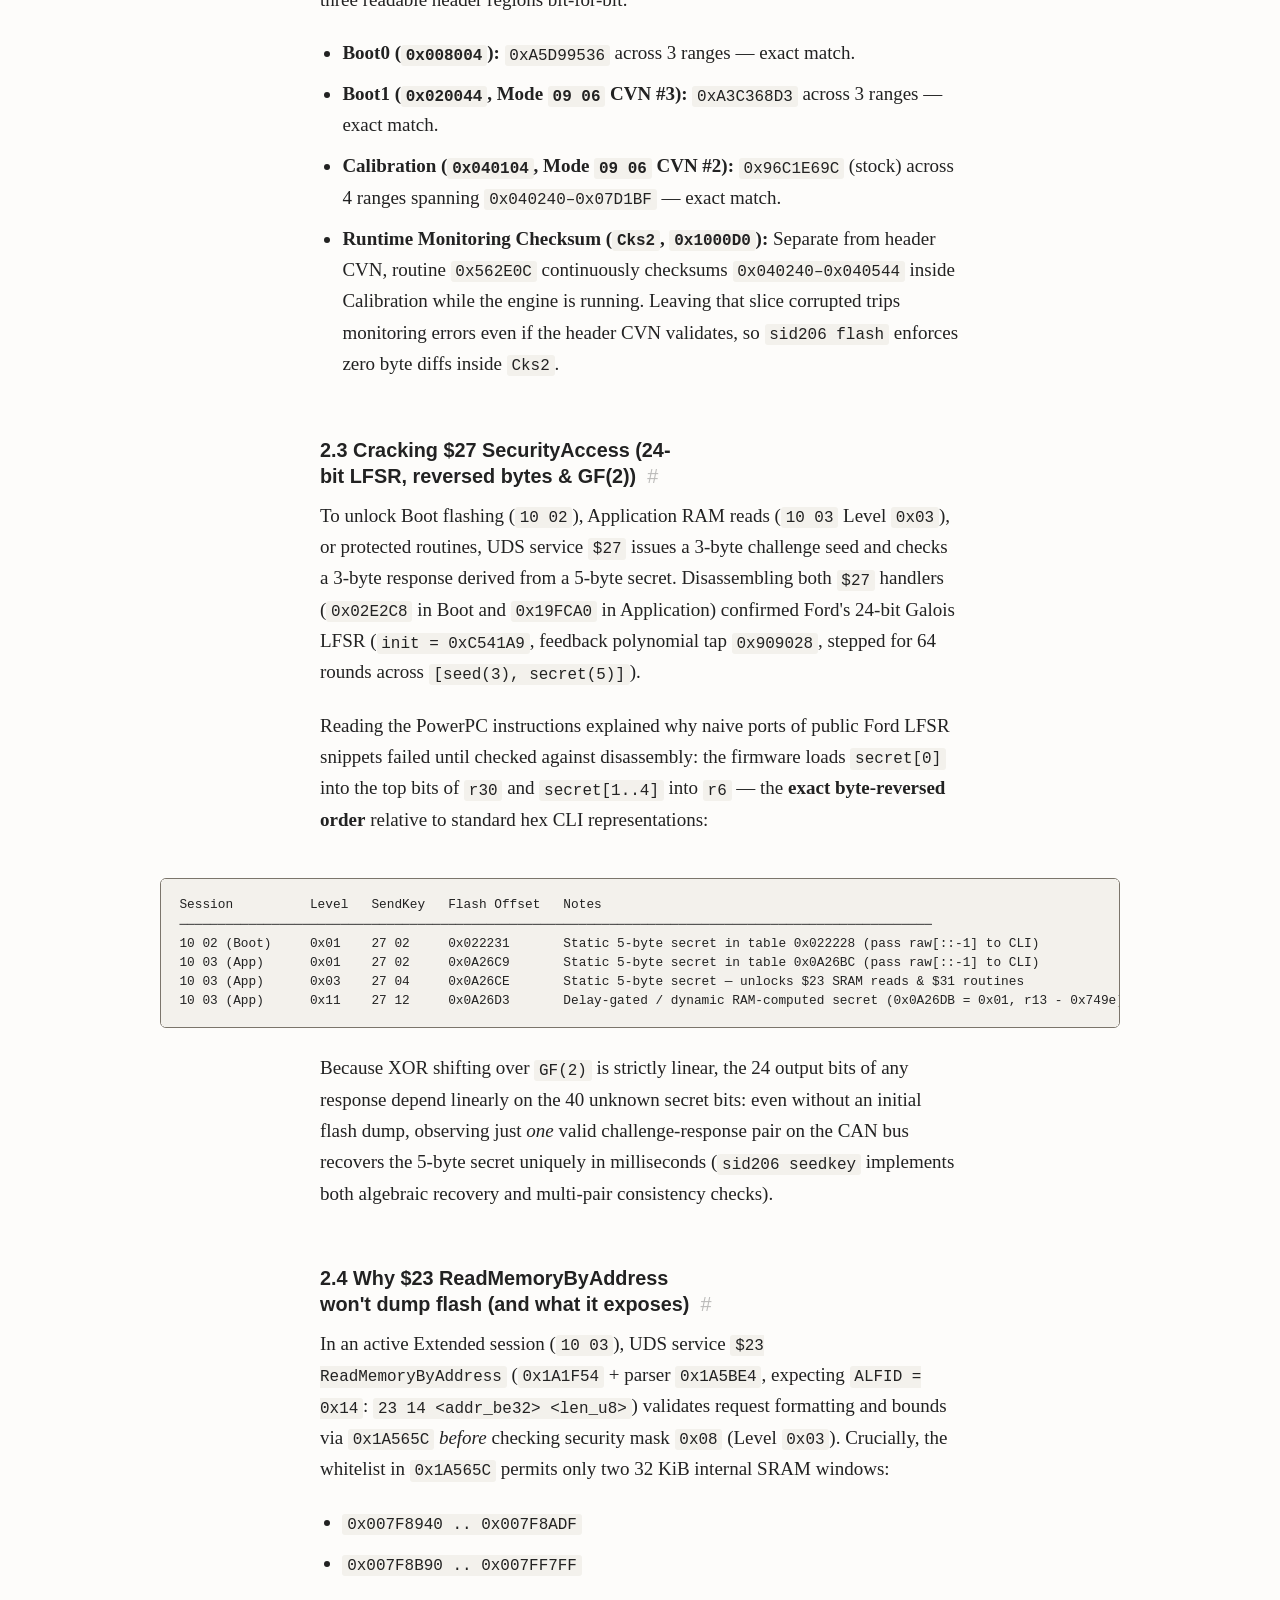
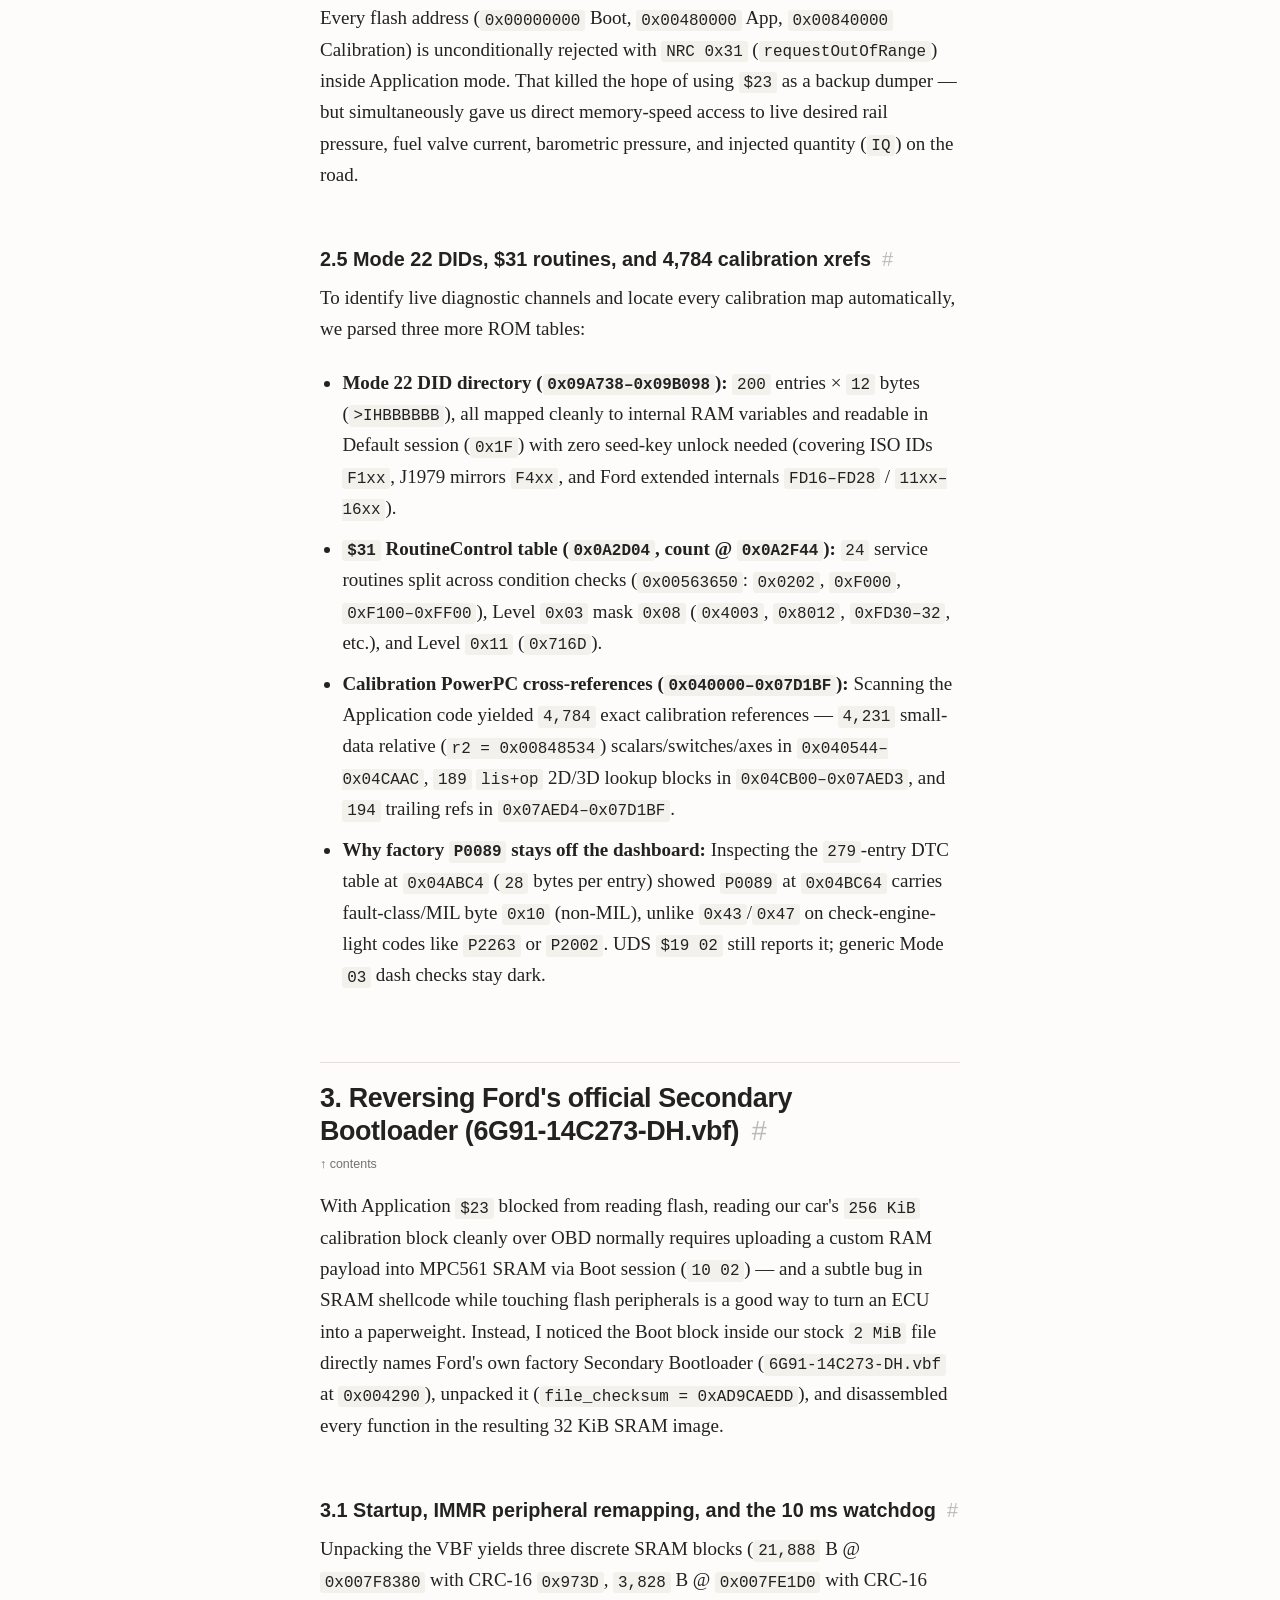
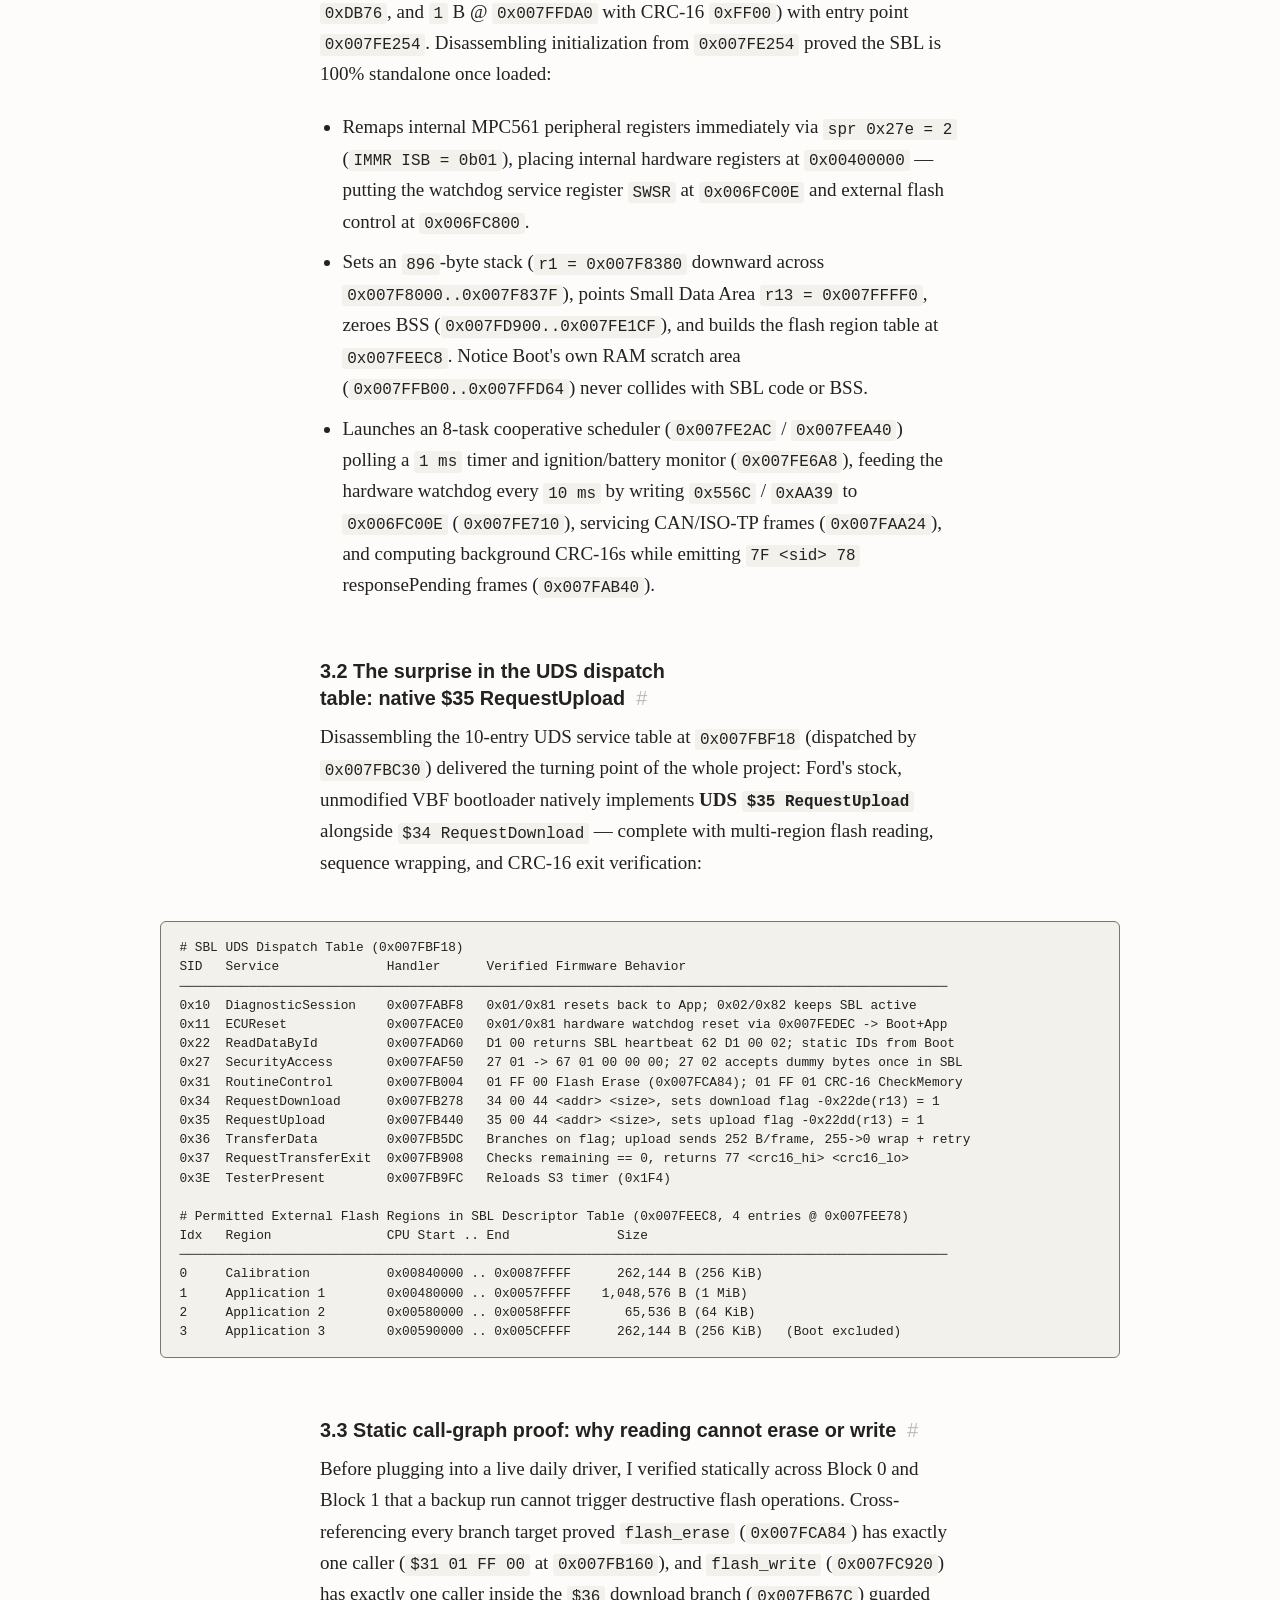
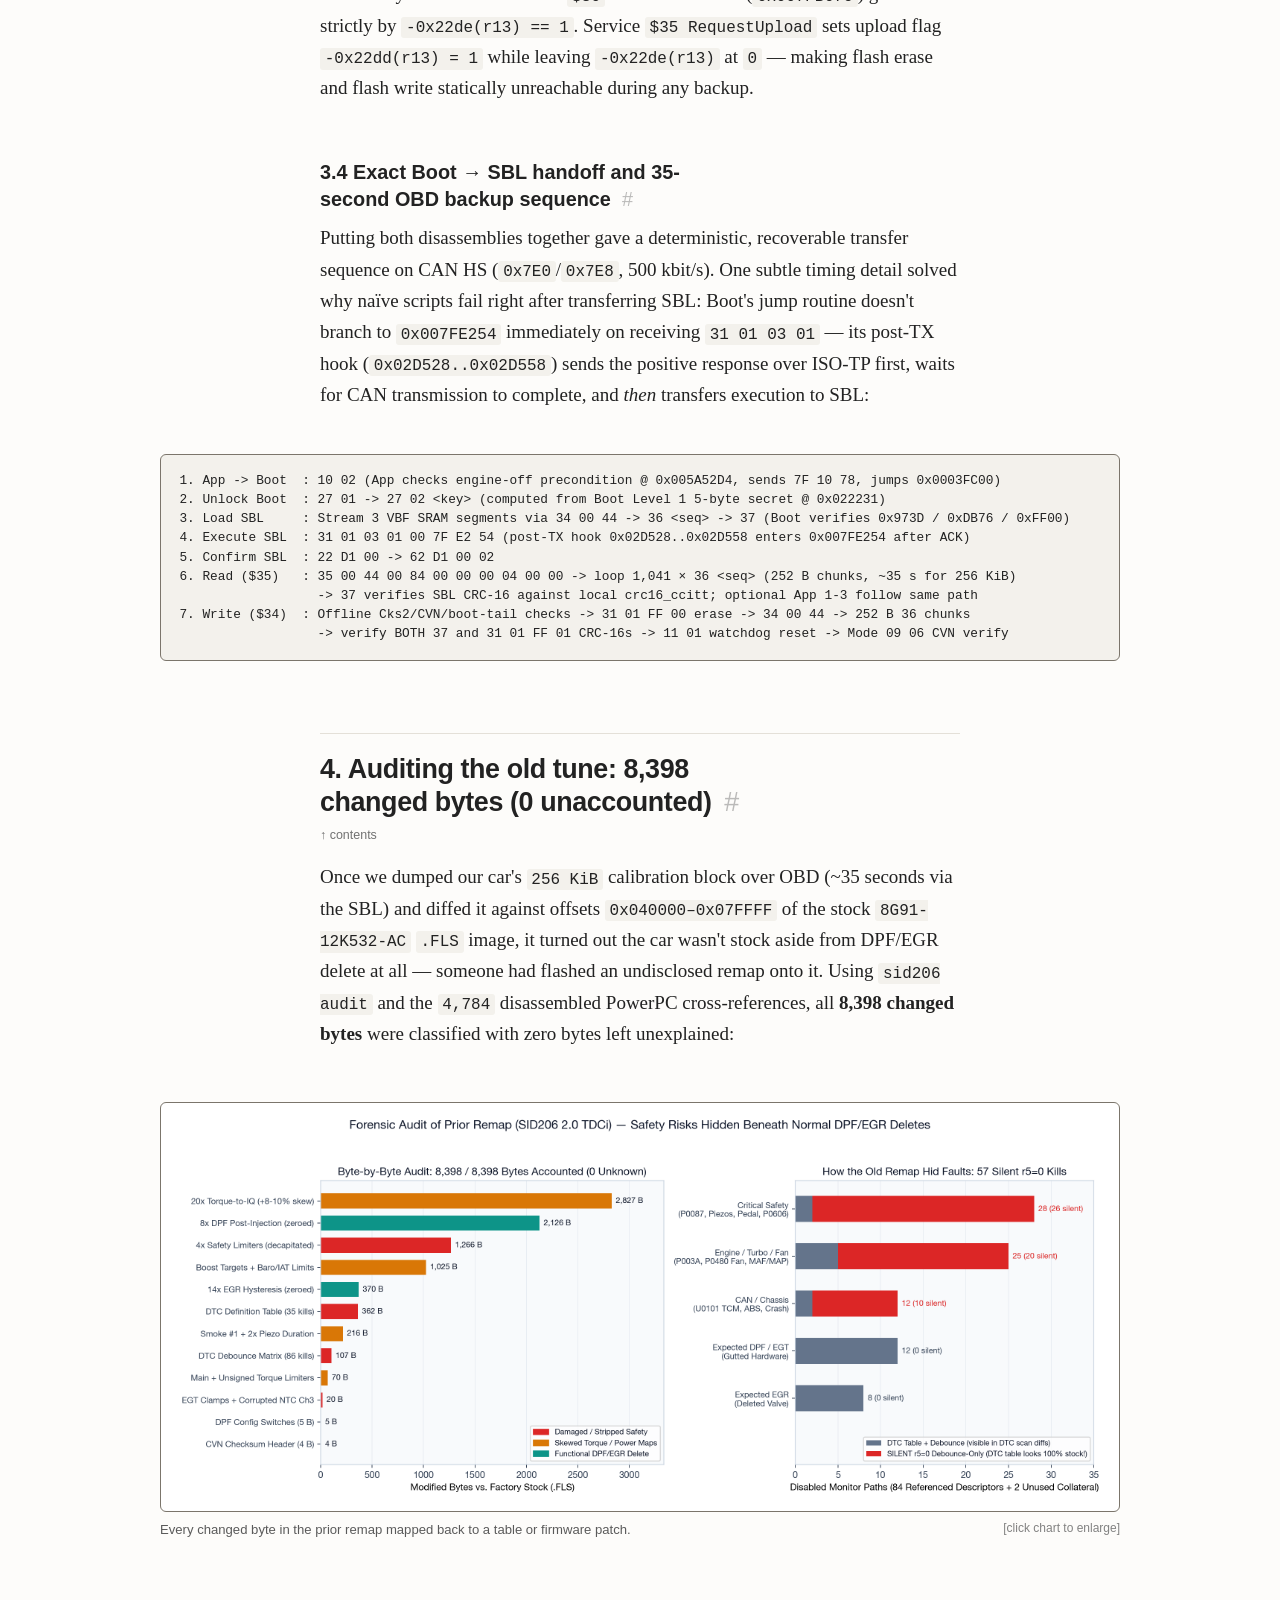
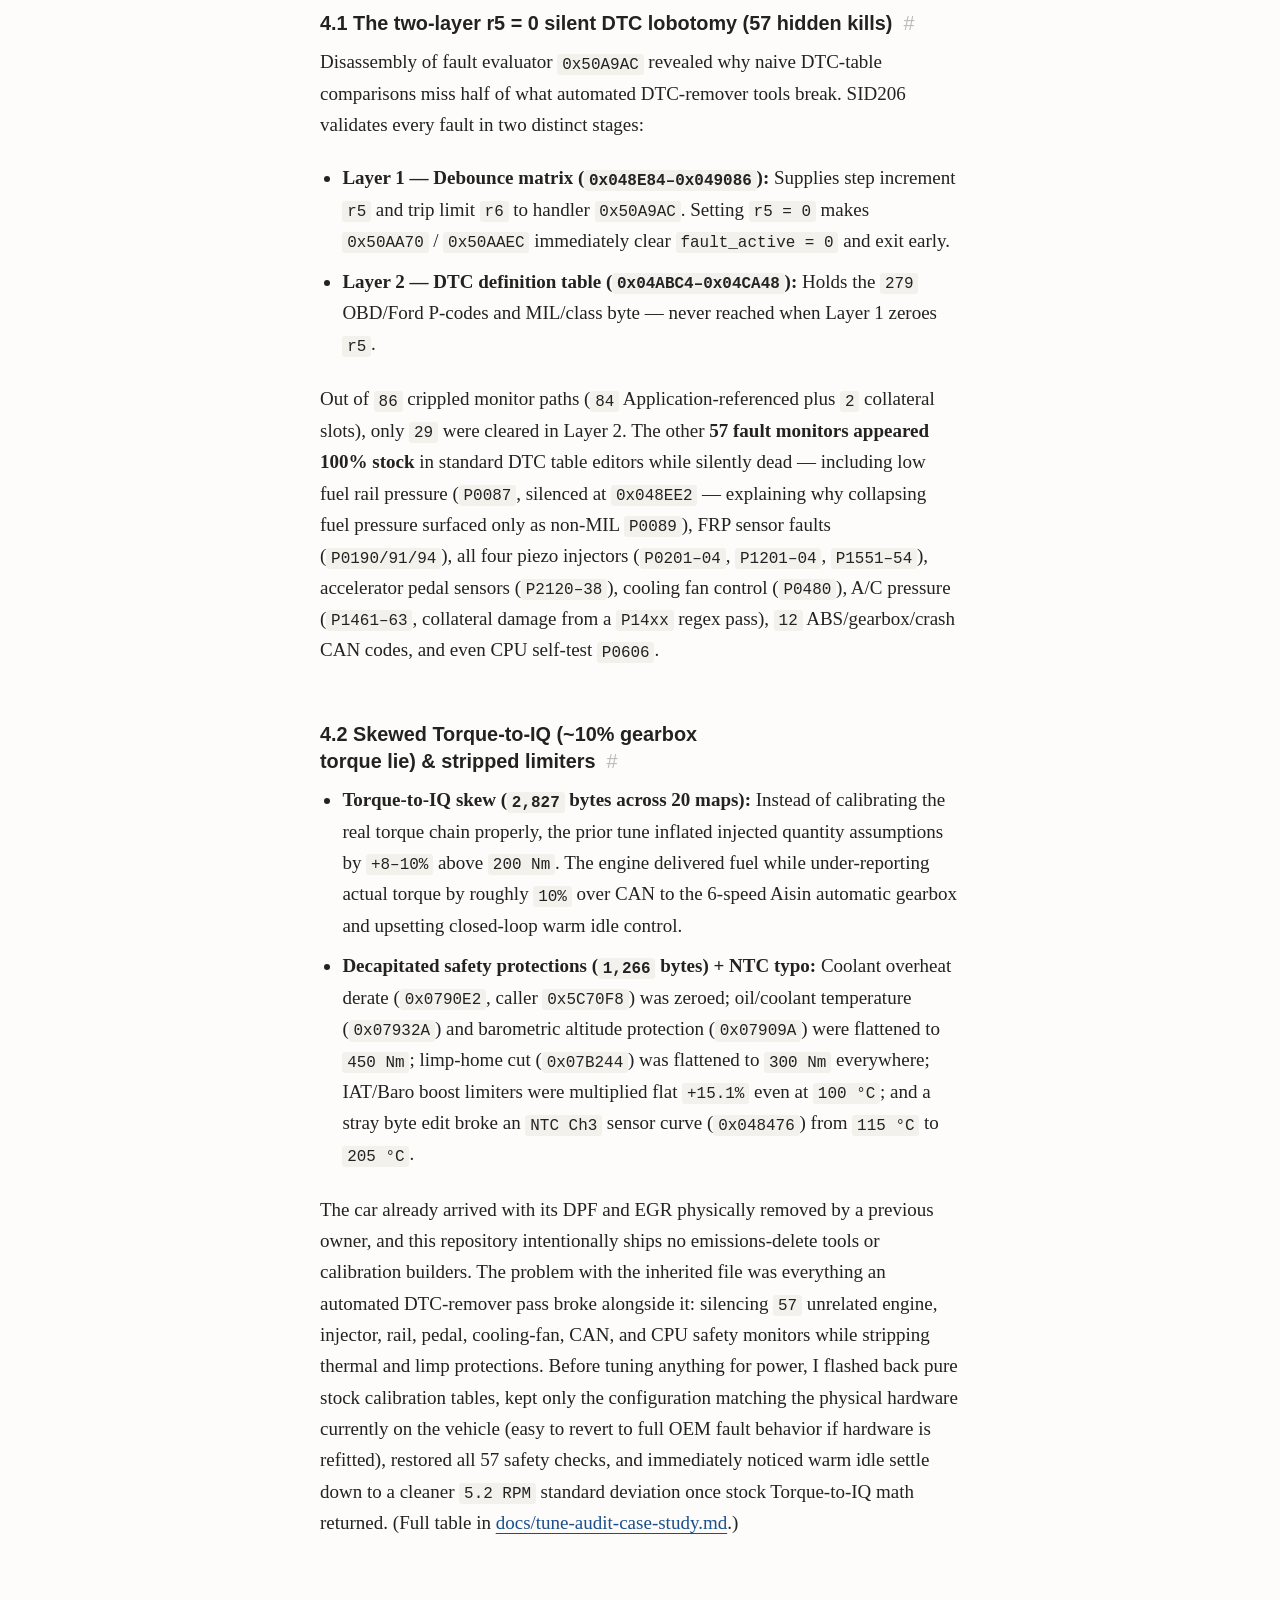
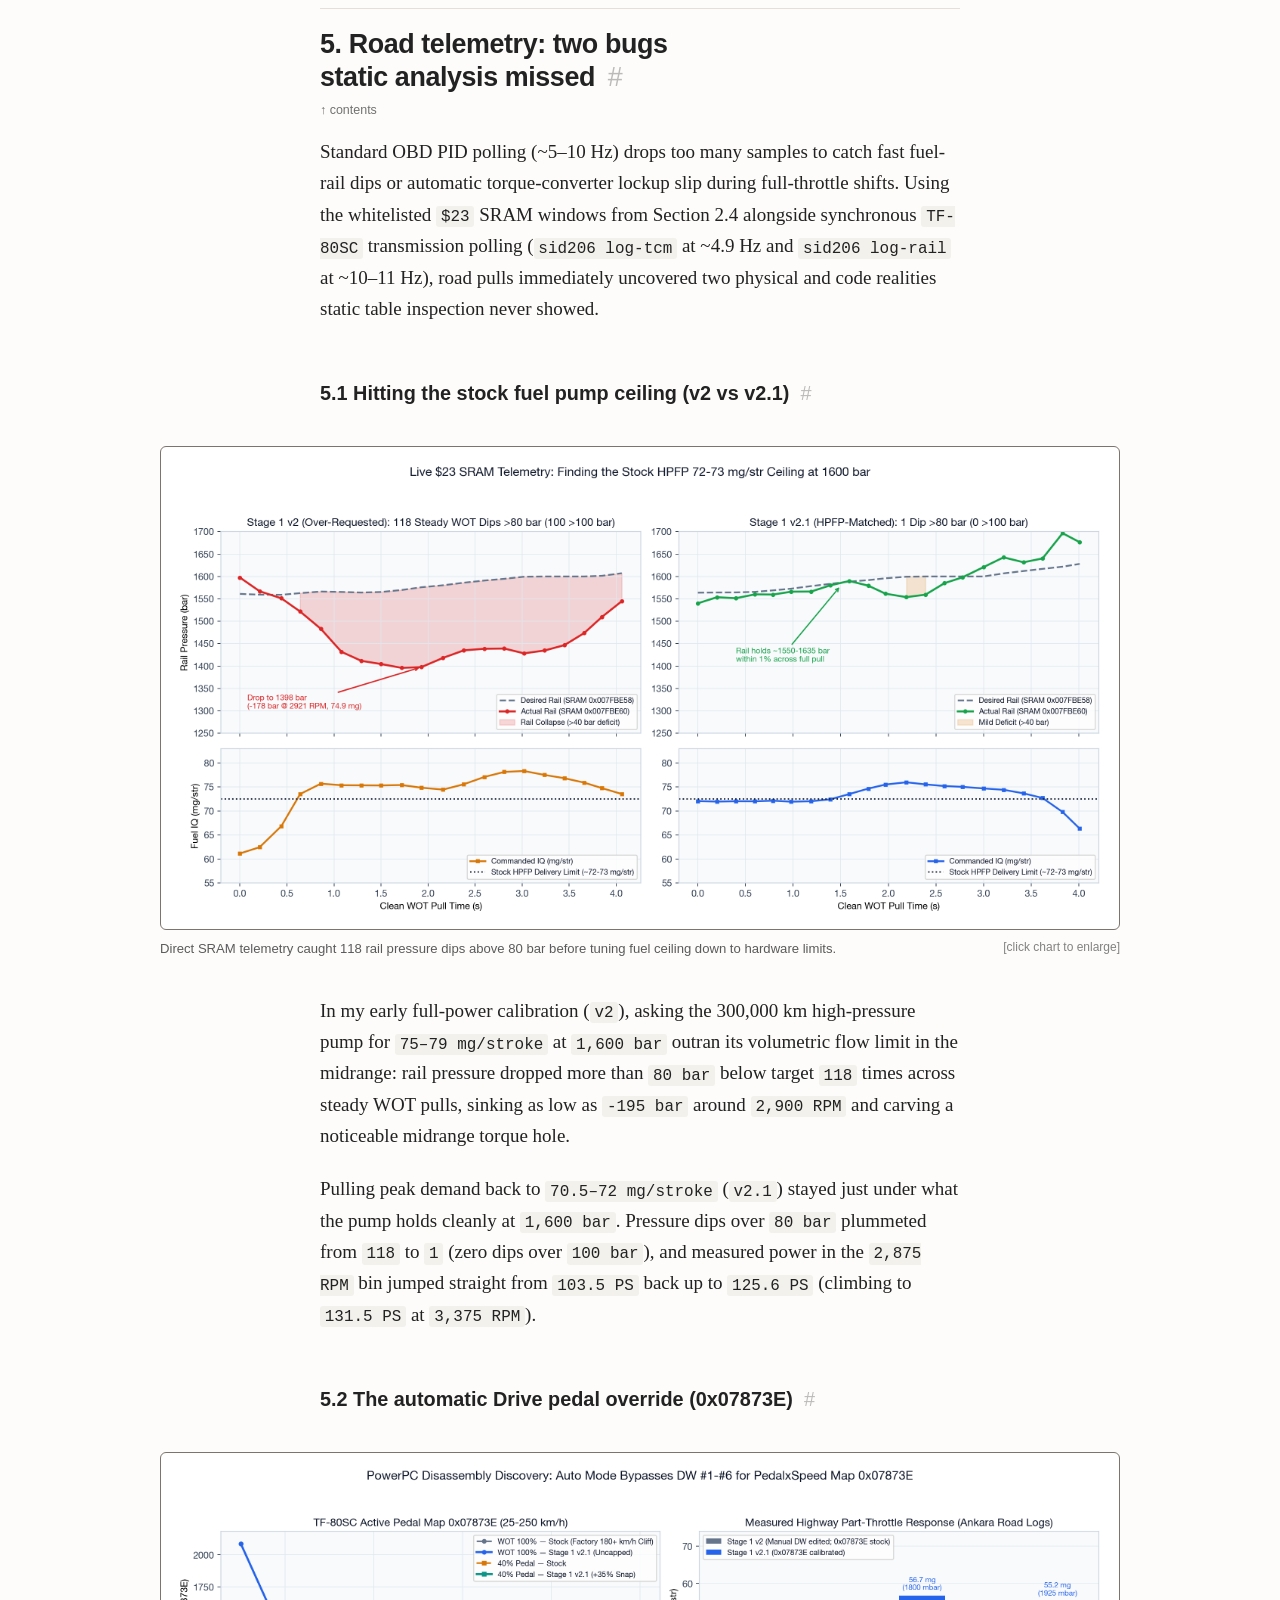
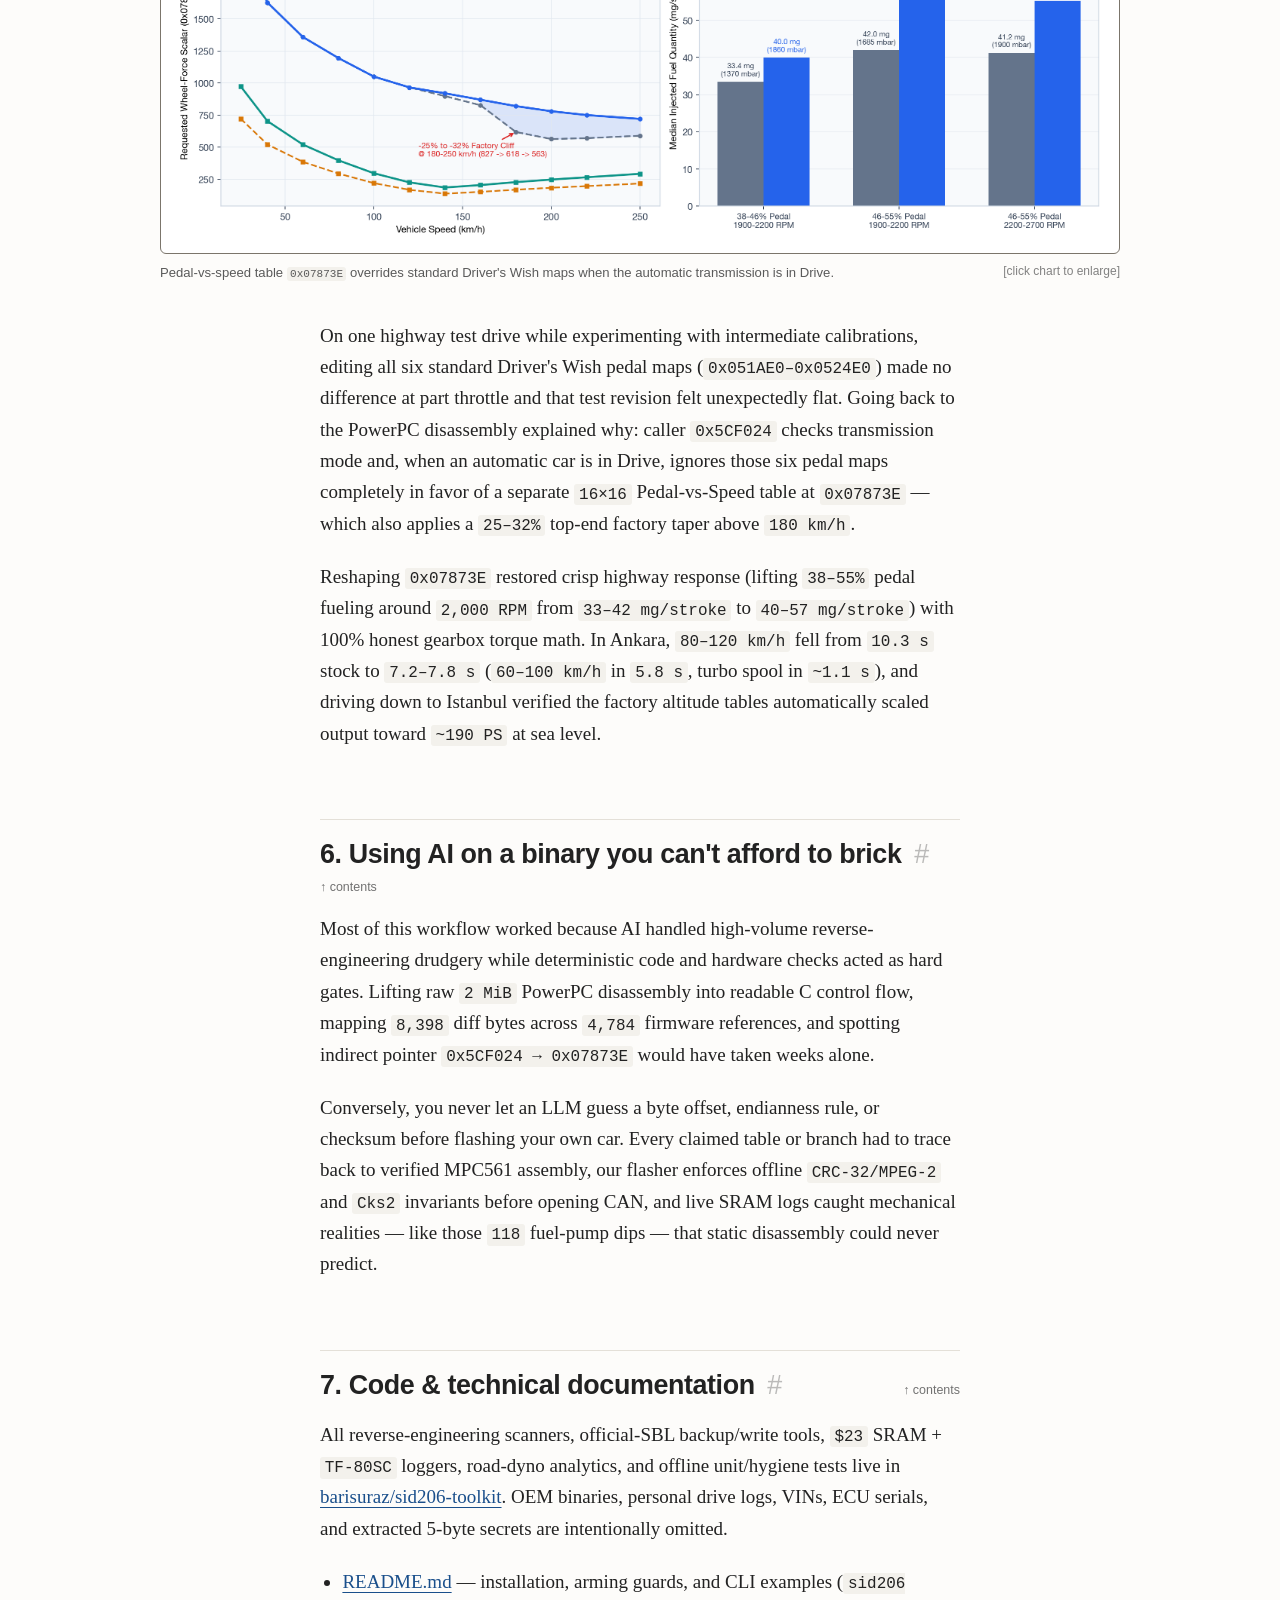
==== commit 054e6c59: "HN reading-first redesign, car photo, heading anchors, RSS feed, and natural TR prose" ====
--- a/blog/index.html
+++ b/blog/index.html
@@ -11,6 +11,8 @@
   <link rel="alternate" hreflang="en" href="https://barisuraz.github.io/sid206-toolkit/">
   <link rel="alternate" hreflang="tr" href="https://barisuraz.github.io/sid206-toolkit/tr/">
   <link rel="alternate" hreflang="x-default" href="https://barisuraz.github.io/sid206-toolkit/">
+  <link rel="alternate" type="application/rss+xml" title="Baris Uraz — sid206-toolkit" href="https://barisuraz.github.io/sid206-toolkit/feed.xml">
+  <meta property="article:published_time" content="2026-11-20">
 
   <meta property="og:type" content="article">
   <meta property="og:locale" content="en_US">
@@ -42,7 +44,7 @@
           <ul>
             <li><a href="https://github.com/barisuraz/sid206-toolkit">GitHub</a></li>
             <li><a href="https://github.com/barisuraz/sid206-toolkit/tree/main/docs">Docs</a></li>
-            <li><a href="https://github.com/barisuraz/sid206-toolkit/blob/main/blog/post.md">Markdown</a></li>
+            <li><a href="./feed.xml">RSS</a></li>
           </ul>
         </nav>
         <nav class="lang-switch" aria-label="Language">
@@ -59,12 +61,29 @@
       <p class="meta-line">
         <span>By Baris Uraz</span>
         <span aria-hidden="true">·</span>
-        <span>Siemens SID206 · MPC561 PowerPC &amp; SBL reverse engineering</span>
+        <time datetime="2026-11-20">20 November 2026</time>
+        <span aria-hidden="true">·</span>
+        <span>~14 min read</span>
+        <span aria-hidden="true">·</span>
+        <span>Siemens SID206 · MPC561 PowerPC &amp; SBL</span>
       </p>
 
       <p>Dumping my car's <code>256 KiB</code> ECU calibration over OBD and diffing it byte-for-byte against a factory stock binary exposed <strong>57 silently disabled fault monitors</strong> — including low fuel rail pressure (<code>P0087</code>), all four piezo injectors, accelerator pedal sensors, cooling fan control, and internal CPU self-test (<code>P0606</code>) — alongside fueling tables skewed to under-report torque by <strong>~10%</strong> to the 6-speed automatic gearbox and four stripped engine-protection limiters.</p>
 
       <p>The car is a 2011 Ford Mondeo Mk4.5 estate (<code>2.0 TDCi</code>, 130 PS factory, Aisin <code>TF-80SC</code> automatic, ~300,000 km) that I bought thinking the injectors were healthy and the ECU was stock aside from a previous owner's physical DPF and EGR delete. It pulled fine on the road, though bench testing later forced replacing all four injectors and a deep UDS <code>$19 02</code> scan turned up a non-MIL <code>P0089</code> code with no check-engine light. To inspect what was actually on the ECU, I bought a matching <code>2 MiB</code> stock <code>SID206</code> binary online, reversed its <code>MPC561/MPC562</code> PowerPC firmware and Ford's official SBL (<code>6G91-14C273-DH.vbf</code>) to read my car's <code>256 KiB</code> calibration on a Mac, audited all <code>8,398</code> changed bytes, restored the missing safety monitors and factory protections, and built a clean <code>~190 PS</code> tune backed by direct SRAM telemetry.</p>
+
+      <figure class="photo-figure">
+        <div class="photo-frame">
+          <img
+            src="./assets/mondeo-estate.jpg"
+            alt="2011 Ford Mondeo Mk4.5 2.0 TDCi dark grey estate parked at a highway fuel station in Turkey"
+            width="576"
+            height="432"
+            fetchpriority="high"
+          >
+        </div>
+        <figcaption>The car: 2011 Ford Mondeo Mk4.5 2.0 TDCi estate (~300,000 km).</figcaption>
+      </figure>
 
       <nav id="contents" class="toc-box" aria-labelledby="toc-heading">
         <p id="toc-heading" class="toc-heading">Contents</p>
@@ -110,7 +129,7 @@
 
       <section id="results" class="section-band">
         <div class="section-head">
-          <h2>1. Results</h2>
+          <h2>1. Results <a class="heading-anchor" href="#results" aria-label="Link to section 1"><span aria-hidden="true">#</span></a></h2>
           <a class="back-top" href="#contents">↑ contents</a>
         </div>
 
@@ -182,7 +201,7 @@
                 alt="Four-stage road dyno chart showing stock baseline, midrange fuel rail pressure dip in test v2, recovery in v2.1, and final highway curve"
                 width="2520"
                 height="1044"
-                fetchpriority="high"
+                loading="lazy"
               >
             </button>
           </div>
@@ -197,13 +216,13 @@
 
       <section id="firmware-re" class="section-band">
         <div class="section-head">
-          <h2>2. Reversing the SID206 firmware</h2>
+          <h2>2. Reversing the SID206 firmware <a class="heading-anchor" href="#firmware-re" aria-label="Link to section 2"><span aria-hidden="true">#</span></a></h2>
           <a class="back-top" href="#contents">↑ contents</a>
         </div>
 
         <p>Generic hobbyist OBD tools usually only touch the calibration block without exposing how the executable firmware handles fault suppression, runtime checksum monitors, and automatic-gearbox torque routing. Opening a 15-year-old sealed aluminum ECU on a workbench risks cracking traces off the board, so first I bought a matching <code>2 MiB</code> stock <code>.FLS</code> dump online (<code>8G91-12K532-AC</code>) to study the complete Bootloader and Application code offline, before building a Mac OBD client over a Tactrix OpenPort 2.0 J2534 cable to read and write our car's <code>256 KiB</code> calibration safely.</p>
 
-        <h3 id="memory-map">2.1 2 MiB MPC561/MPC562 PowerPC memory map</h3>
+        <h3 id="memory-map">2.1 2 MiB MPC561/MPC562 PowerPC memory map <a class="heading-anchor" href="#memory-map" aria-label="Link to section 2.1"><span aria-hidden="true">#</span></a></h3>
 
         <p>The <code>8G91-12K532-AC</code> binary runs on a <strong>32-bit big-endian Motorola/Freescale <code>MPC561/MPC562</code> PowerPC</strong> CPU under the <code>ERCOSEK V4.1.16 MPC555</code> RTOS (version string verbatim at <code>0x0AAB67</code>), with factory Block 4 CALID <code>7G91-14C275-AA</code> sitting at flash offset <code>0x183396</code>.</p>
 
@@ -223,7 +242,7 @@
 (runtime only)           0x007F8000 .. 0x007FFFFF   32 KiB    Internal MPC561 SRAM (r13 = 0x007FFFF0 @ 0x19CCE4)
                                                               Stack, live sensor vars ($23 windows), SBL landing RAM</code></pre>
 
-        <h3 id="checksums">2.2 Checksums: CRC-32/MPEG-2 CVNs and the live Cks2 monitor</h3>
+        <h3 id="checksums">2.2 Checksums: CRC-32/MPEG-2 CVNs and the live Cks2 monitor <a class="heading-anchor" href="#checksums" aria-label="Link to section 2.2"><span aria-hidden="true">#</span></a></h3>
 
         <p>Before changing a single byte, we needed exact parity with every integrity check the ECU runs at boot and while driving. Searching for constants turned up three embedded CRC tables (<code>0x021BEC</code>, <code>0x02FFE0</code>, <code>0x0A4954</code>). Disassembling callers confirmed <strong>non-reflected CRC-32/MPEG-2</strong> (polynomial <code>0x04C11DB7</code>, init <code>0xFFFFFFFF</code>, xorout <code>0x00000000</code>). Checking against a stock image matches all three readable header regions bit-for-bit:</p>
 
@@ -234,7 +253,7 @@
           <li><strong>Runtime Monitoring Checksum (<code>Cks2</code>, <code>0x1000D0</code>):</strong> Separate from header CVN, routine <code>0x562E0C</code> continuously checksums <code>0x040240–0x040544</code> inside Calibration while the engine is running. Leaving that slice corrupted trips monitoring errors even if the header CVN validates, so <code>sid206 flash</code> enforces zero byte diffs inside <code>Cks2</code>.</li>
         </ul>
 
-        <h3 id="seedkey">2.3 Cracking $27 SecurityAccess (24-bit LFSR, reversed bytes &amp; GF(2))</h3>
+        <h3 id="seedkey">2.3 Cracking $27 SecurityAccess (24-bit LFSR, reversed bytes &amp; GF(2)) <a class="heading-anchor" href="#seedkey" aria-label="Link to section 2.3"><span aria-hidden="true">#</span></a></h3>
 
         <p>To unlock Boot flashing (<code>10 02</code>), Application RAM reads (<code>10 03</code> Level <code>0x03</code>), or protected routines, UDS service <code>$27</code> issues a 3-byte challenge seed and checks a 3-byte response derived from a 5-byte secret. Disassembling both <code>$27</code> handlers (<code>0x02E2C8</code> in Boot and <code>0x19FCA0</code> in Application) confirmed Ford's 24-bit Galois LFSR (<code>init = 0xC541A9</code>, feedback polynomial tap <code>0x909028</code>, stepped for 64 rounds across <code>[seed(3), secret(5)]</code>).</p>
 
@@ -249,7 +268,7 @@
 
         <p>Because XOR shifting over <code>GF(2)</code> is strictly linear, the 24 output bits of any response depend linearly on the 40 unknown secret bits: even without an initial flash dump, observing just <em>one</em> valid challenge-response pair on the CAN bus recovers the 5-byte secret uniquely in milliseconds (<code>sid206 seedkey</code> implements both algebraic recovery and multi-pair consistency checks).</p>
 
-        <h3 id="sram-read">2.4 Why $23 ReadMemoryByAddress won't dump flash (and what it exposes)</h3>
+        <h3 id="sram-read">2.4 Why $23 ReadMemoryByAddress won't dump flash (and what it exposes) <a class="heading-anchor" href="#sram-read" aria-label="Link to section 2.4"><span aria-hidden="true">#</span></a></h3>
 
         <p>In an active Extended session (<code>10 03</code>), UDS service <code>$23 ReadMemoryByAddress</code> (<code>0x1A1F54</code> + parser <code>0x1A5BE4</code>, expecting <code>ALFID = 0x14</code>: <code>23 14 &lt;addr_be32&gt; &lt;len_u8&gt;</code>) validates request formatting and bounds via <code>0x1A565C</code> <em>before</em> checking security mask <code>0x08</code> (Level <code>0x03</code>). Crucially, the whitelist in <code>0x1A565C</code> permits only two 32 KiB internal SRAM windows:</p>
 
@@ -260,7 +279,7 @@
 
         <p>Every flash address (<code>0x00000000</code> Boot, <code>0x00480000</code> App, <code>0x00840000</code> Calibration) is unconditionally rejected with <code>NRC 0x31</code> (<code>requestOutOfRange</code>) inside Application mode. That killed the hope of using <code>$23</code> as a backup dumper — but simultaneously gave us direct memory-speed access to live desired rail pressure, fuel valve current, barometric pressure, and injected quantity (<code>IQ</code>) on the road.</p>
 
-        <h3 id="tables-xrefs">2.5 Mode 22 DIDs, $31 routines, and 4,784 calibration xrefs</h3>
+        <h3 id="tables-xrefs">2.5 Mode 22 DIDs, $31 routines, and 4,784 calibration xrefs <a class="heading-anchor" href="#tables-xrefs" aria-label="Link to section 2.5"><span aria-hidden="true">#</span></a></h3>
 
         <p>To identify live diagnostic channels and locate every calibration map automatically, we parsed three more ROM tables:</p>
 
@@ -274,13 +293,13 @@
 
       <section id="sbl-re" class="section-band">
         <div class="section-head">
-          <h2>3. Reversing Ford's official Secondary Bootloader (6G91-14C273-DH.vbf)</h2>
+          <h2>3. Reversing Ford's official Secondary Bootloader (6G91-14C273-DH.vbf) <a class="heading-anchor" href="#sbl-re" aria-label="Link to section 3"><span aria-hidden="true">#</span></a></h2>
           <a class="back-top" href="#contents">↑ contents</a>
         </div>
 
         <p>With Application <code>$23</code> blocked from reading flash, reading our car's <code>256 KiB</code> calibration block cleanly over OBD normally requires uploading a custom RAM payload into MPC561 SRAM via Boot session (<code>10 02</code>) — and a subtle bug in SRAM shellcode while touching flash peripherals is a good way to turn an ECU into a paperweight. Instead, I noticed the Boot block inside our stock <code>2 MiB</code> file directly names Ford's own factory Secondary Bootloader (<code>6G91-14C273-DH.vbf</code> at <code>0x004290</code>), unpacked it (<code>file_checksum = 0xAD9CAEDD</code>), and disassembled every function in the resulting 32 KiB SRAM image.</p>
 
-        <h3 id="sbl-startup">3.1 Startup, IMMR peripheral remapping, and the 10 ms watchdog</h3>
+        <h3 id="sbl-startup">3.1 Startup, IMMR peripheral remapping, and the 10 ms watchdog <a class="heading-anchor" href="#sbl-startup" aria-label="Link to section 3.1"><span aria-hidden="true">#</span></a></h3>
 
         <p>Unpacking the VBF yields three discrete SRAM blocks (<code>21,888</code> B @ <code>0x007F8380</code> with CRC-16 <code>0x973D</code>, <code>3,828</code> B @ <code>0x007FE1D0</code> with CRC-16 <code>0xDB76</code>, and <code>1</code> B @ <code>0x007FFDA0</code> with CRC-16 <code>0xFF00</code>) with entry point <code>0x007FE254</code>. Disassembling initialization from <code>0x007FE254</code> proved the SBL is 100% standalone once loaded:</p>
 
@@ -290,7 +309,7 @@
           <li>Launches an 8-task cooperative scheduler (<code>0x007FE2AC</code> / <code>0x007FEA40</code>) polling a <code>1 ms</code> timer and ignition/battery monitor (<code>0x007FE6A8</code>), feeding the hardware watchdog every <code>10 ms</code> by writing <code>0x556C</code> / <code>0xAA39</code> to <code>0x006FC00E</code> (<code>0x007FE710</code>), servicing CAN/ISO-TP frames (<code>0x007FAA24</code>), and computing background CRC-16s while emitting <code>7F &lt;sid&gt; 78</code> responsePending frames (<code>0x007FAB40</code>).</li>
         </ul>
 
-        <h3 id="sbl-dispatch">3.2 The surprise in the UDS dispatch table: native $35 RequestUpload</h3>
+        <h3 id="sbl-dispatch">3.2 The surprise in the UDS dispatch table: native $35 RequestUpload <a class="heading-anchor" href="#sbl-dispatch" aria-label="Link to section 3.2"><span aria-hidden="true">#</span></a></h3>
 
         <p>Disassembling the 10-entry UDS service table at <code>0x007FBF18</code> (dispatched by <code>0x007FBC30</code>) delivered the turning point of the whole project: Ford's stock, unmodified VBF bootloader natively implements <strong>UDS <code>$35 RequestUpload</code></strong> alongside <code>$34 RequestDownload</code> — complete with multi-region flash reading, sequence wrapping, and CRC-16 exit verification:</p>
 
@@ -298,13 +317,13 @@
 SID   Service              Handler      Verified Firmware Behavior
 ────────────────────────────────────────────────────────────────────────────────────────────────────
 0x10  DiagnosticSession    0x007FABF8   0x01/0x81 resets back to App; 0x02/0x82 keeps SBL active
-0x11  ECUReset             0x007FACE0   0x01/0x81 hardware watchdog reset via 0x007FEDEC -> Boot+App
+0x11  ECUReset             0x007FACE0   0x01/0x81 hardware watchdog reset via 0x007FEDEC -&gt; Boot+App
 0x22  ReadDataById         0x007FAD60   D1 00 returns SBL heartbeat 62 D1 00 02; static IDs from Boot
-0x27  SecurityAccess       0x007FAF50   27 01 -> 67 01 00 00 00; 27 02 accepts dummy bytes once in SBL
+0x27  SecurityAccess       0x007FAF50   27 01 -&gt; 67 01 00 00 00; 27 02 accepts dummy bytes once in SBL
 0x31  RoutineControl       0x007FB004   01 FF 00 Flash Erase (0x007FCA84); 01 FF 01 CRC-16 CheckMemory
 0x34  RequestDownload      0x007FB278   34 00 44 &lt;addr&gt; &lt;size&gt;, sets download flag -0x22de(r13) = 1
 0x35  RequestUpload        0x007FB440   35 00 44 &lt;addr&gt; &lt;size&gt;, sets upload flag -0x22dd(r13) = 1
-0x36  TransferData         0x007FB5DC   Branches on flag; upload sends 252 B/frame, 255->0 wrap + retry
+0x36  TransferData         0x007FB5DC   Branches on flag; upload sends 252 B/frame, 255-&gt;0 wrap + retry
 0x37  RequestTransferExit  0x007FB908   Checks remaining == 0, returns 77 &lt;crc16_hi&gt; &lt;crc16_lo&gt;
 0x3E  TesterPresent        0x007FB9FC   Reloads S3 timer (0x1F4)
 
@@ -316,11 +335,11 @@
 2     Application 2        0x00580000 .. 0x0058FFFF       65,536 B (64 KiB)
 3     Application 3        0x00590000 .. 0x005CFFFF      262,144 B (256 KiB)   (Boot excluded)</code></pre>
 
-        <h3 id="sbl-safety">3.3 Static call-graph proof: why reading cannot erase or write</h3>
+        <h3 id="sbl-safety">3.3 Static call-graph proof: why reading cannot erase or write <a class="heading-anchor" href="#sbl-safety" aria-label="Link to section 3.3"><span aria-hidden="true">#</span></a></h3>
 
         <p>Before plugging into a live daily driver, I verified statically across Block 0 and Block 1 that a backup run cannot trigger destructive flash operations. Cross-referencing every branch target proved <code>flash_erase</code> (<code>0x007FCA84</code>) has exactly one caller (<code>$31 01 FF 00</code> at <code>0x007FB160</code>), and <code>flash_write</code> (<code>0x007FC920</code>) has exactly one caller inside the <code>$36</code> download branch (<code>0x007FB67C</code>) guarded strictly by <code>-0x22de(r13) == 1</code>. Service <code>$35 RequestUpload</code> sets upload flag <code>-0x22dd(r13) = 1</code> while leaving <code>-0x22de(r13)</code> at <code>0</code> — making flash erase and flash write statically unreachable during any backup.</p>
 
-        <h3 id="sbl-handoff">3.4 Exact Boot → SBL handoff and 35-second OBD backup sequence</h3>
+        <h3 id="sbl-handoff">3.4 Exact Boot → SBL handoff and 35-second OBD backup sequence <a class="heading-anchor" href="#sbl-handoff" aria-label="Link to section 3.4"><span aria-hidden="true">#</span></a></h3>
 
         <p>Putting both disassemblies together gave a deterministic, recoverable transfer sequence on CAN HS (<code>0x7E0</code>/<code>0x7E8</code>, 500 kbit/s). One subtle timing detail solved why naïve scripts fail right after transferring SBL: Boot's jump routine doesn't branch to <code>0x007FE254</code> immediately on receiving <code>31 01 03 01</code> — its post-TX hook (<code>0x02D528..0x02D558</code>) sends the positive response over ISO-TP first, waits for CAN transmission to complete, and <em>then</em> transfers execution to SBL:</p>
 
@@ -337,7 +356,7 @@
 
       <section id="audit" class="section-band">
         <div class="section-head">
-          <h2>4. Auditing the old tune: 8,398 changed bytes (0 unaccounted)</h2>
+          <h2>4. Auditing the old tune: 8,398 changed bytes (0 unaccounted) <a class="heading-anchor" href="#audit" aria-label="Link to section 4"><span aria-hidden="true">#</span></a></h2>
           <a class="back-top" href="#contents">↑ contents</a>
         </div>
 
@@ -367,7 +386,7 @@
           </figcaption>
         </figure>
 
-        <h3 id="silent-dtc">4.1 The two-layer r5 = 0 silent DTC lobotomy (57 hidden kills)</h3>
+        <h3 id="silent-dtc">4.1 The two-layer r5 = 0 silent DTC lobotomy (57 hidden kills) <a class="heading-anchor" href="#silent-dtc" aria-label="Link to section 4.1"><span aria-hidden="true">#</span></a></h3>
 
         <p>Disassembly of fault evaluator <code>0x50A9AC</code> revealed why naive DTC-table comparisons miss half of what automated DTC-remover tools break. SID206 validates every fault in two distinct stages:</p>
 
@@ -378,7 +397,7 @@
 
         <p>Out of <code>86</code> crippled monitor paths (<code>84</code> Application-referenced plus <code>2</code> collateral slots), only <code>29</code> were cleared in Layer 2. The other <strong>57 fault monitors appeared 100% stock</strong> in standard DTC table editors while silently dead — including low fuel rail pressure (<code>P0087</code>, silenced at <code>0x048EE2</code> — explaining why collapsing fuel pressure surfaced only as non-MIL <code>P0089</code>), FRP sensor faults (<code>P0190/91/94</code>), all four piezo injectors (<code>P0201–04</code>, <code>P1201–04</code>, <code>P1551–54</code>), accelerator pedal sensors (<code>P2120–38</code>), cooling fan control (<code>P0480</code>), A/C pressure (<code>P1461–63</code>, collateral damage from a <code>P14xx</code> regex pass), <code>12</code> ABS/gearbox/crash CAN codes, and even CPU self-test <code>P0606</code>.</p>
 
-        <h3 id="torque-lie">4.2 Skewed Torque-to-IQ (~10% gearbox torque lie) &amp; stripped limiters</h3>
+        <h3 id="torque-lie">4.2 Skewed Torque-to-IQ (~10% gearbox torque lie) &amp; stripped limiters <a class="heading-anchor" href="#torque-lie" aria-label="Link to section 4.2"><span aria-hidden="true">#</span></a></h3>
 
         <ul>
           <li><strong>Torque-to-IQ skew (<code>2,827</code> bytes across 20 maps):</strong> Instead of calibrating the real torque chain properly, the prior tune inflated injected quantity assumptions by <code>+8–10%</code> above <code>200 Nm</code>. The engine delivered fuel while under-reporting actual torque by roughly <code>10%</code> over CAN to the 6-speed Aisin automatic gearbox and upsetting closed-loop warm idle control.</li>
@@ -390,13 +409,13 @@
 
       <section id="road-logging" class="section-band">
         <div class="section-head">
-          <h2>5. Road telemetry: two bugs static analysis missed</h2>
+          <h2>5. Road telemetry: two bugs static analysis missed <a class="heading-anchor" href="#road-logging" aria-label="Link to section 5"><span aria-hidden="true">#</span></a></h2>
           <a class="back-top" href="#contents">↑ contents</a>
         </div>
 
         <p>Standard OBD PID polling (~5–10 Hz) drops too many samples to catch fast fuel-rail dips or automatic torque-converter lockup slip during full-throttle shifts. Using the whitelisted <code>$23</code> SRAM windows from Section 2.4 alongside synchronous <code>TF-80SC</code> transmission polling (<code>sid206 log-tcm</code> at ~4.9 Hz and <code>sid206 log-rail</code> at ~10–11 Hz), road pulls immediately uncovered two physical and code realities static table inspection never showed.</p>
 
-        <h3 id="fuel-pump">5.1 Hitting the stock fuel pump ceiling (v2 vs v2.1)</h3>
+        <h3 id="fuel-pump">5.1 Hitting the stock fuel pump ceiling (v2 vs v2.1) <a class="heading-anchor" href="#fuel-pump" aria-label="Link to section 5.1"><span aria-hidden="true">#</span></a></h3>
 
         <figure class="wide">
           <div class="chart-frame">
@@ -426,7 +445,7 @@
 
         <p>Pulling peak demand back to <code>70.5–72 mg/stroke</code> (<code>v2.1</code>) stayed just under what the pump holds cleanly at <code>1,600 bar</code>. Pressure dips over <code>80 bar</code> plummeted from <code>118</code> to <code>1</code> (zero dips over <code>100 bar</code>), and measured power in the <code>2,875 RPM</code> bin jumped straight from <code>103.5 PS</code> back up to <code>125.6 PS</code> (climbing to <code>131.5 PS</code> at <code>3,375 RPM</code>).</p>
 
-        <h3 id="auto-pedal">5.2 The automatic Drive pedal override (0x07873E)</h3>
+        <h3 id="auto-pedal">5.2 The automatic Drive pedal override (0x07873E) <a class="heading-anchor" href="#auto-pedal" aria-label="Link to section 5.2"><span aria-hidden="true">#</span></a></h3>
 
         <figure class="wide">
           <div class="chart-frame">
@@ -459,7 +478,7 @@
 
       <section id="ai" class="section-band">
         <div class="section-head">
-          <h2>6. Using AI on a binary you can't afford to brick</h2>
+          <h2>6. Using AI on a binary you can't afford to brick <a class="heading-anchor" href="#ai" aria-label="Link to section 6"><span aria-hidden="true">#</span></a></h2>
           <a class="back-top" href="#contents">↑ contents</a>
         </div>
 
@@ -470,7 +489,7 @@
 
       <section id="repo" class="section-band">
         <div class="section-head">
-          <h2>7. Code &amp; technical documentation</h2>
+          <h2>7. Code &amp; technical documentation <a class="heading-anchor" href="#repo" aria-label="Link to section 7"><span aria-hidden="true">#</span></a></h2>
           <a class="back-top" href="#contents">↑ contents</a>
         </div>
 
@@ -488,7 +507,7 @@
 
   <footer class="site-footer grid-band">
     <div class="footer-inner">
-      <span>MIT License · <a href="https://github.com/barisuraz/sid206-toolkit">github.com/barisuraz/sid206-toolkit</a></span>
+      <span>MIT License · <a href="https://github.com/barisuraz/sid206-toolkit">github.com/barisuraz/sid206-toolkit</a> · <a href="https://github.com/barisuraz/sid206-toolkit/blob/main/blog/post.md">Markdown</a> · <a href="./feed.xml">RSS</a></span>
       <span>macOS (Apple Silicon) + Tactrix OpenPort 2.0</span>
     </div>
   </footer>
--- a/blog/assets/style.css
+++ b/blog/assets/style.css
@@ -1,32 +1,44 @@
+/*
+ * Reading-first theme: system serif body, sans headings, no web fonts.
+ * Warm off-white / near-black palette, ~70ch measure, plain monospace code.
+ */
 :root {
   color-scheme: light dark;
 
-  --bg-light: #ffffff;
-  --bg-dark: #0d1117;
-  --surface-light: #f6f8fa;
-  --surface-dark: #161b22;
-  --text-light: #111827;
-  --text-dark: #e6edf3;
-  --muted-light: #4b5563;
-  --muted-dark: #9da7b3;
-  --border-light: #6b7280;
-  --border-dark: #656e7a;
-  --rule-light: #d0d7de;
-  --rule-dark: #30363d;
-  --accent-light: #0f4c81;
-  --accent-dark: #58a6ff;
+  --bg-light: #fdfcfa;
+  --bg-dark: #16171a;
+  --surface-light: #f4f2ee;
+  --surface-dark: #1e2024;
+  --text-light: #222222;
+  --text-dark: #dedcd8;
+  --muted-light: #5a5a5a;
+  --muted-dark: #a3a19c;
+  --border-light: #7b756b;
+  --border-dark: #6b6e76;
+  --rule-light: #e4e0d8;
+  --rule-dark: #2c2e33;
+  --accent-light: #1a4f8b;
+  --accent-dark: #8ab4f0;
   --accent-text-light: #ffffff;
-  --accent-text-dark: #0d1117;
-  --code-bg-light: #eff2f6;
-  --code-bg-dark: #1f242c;
-  --good-text-light: #14532d;
-  --good-text-dark: #7ee787;
-  --warn-text-light: #991b1b;
-  --warn-text-dark: #ff9492;
-  --scrollbar-thumb-light: #5c6570;
-  --scrollbar-thumb-dark: #8b949e;
-  --scrollbar-track-light: #eaeef2;
-  --scrollbar-track-dark: #1c2128;
+  --accent-text-dark: #16171a;
+  --code-bg-light: #f3f1ec;
+  --code-bg-dark: #1c1e22;
+  --good-text-light: #1d6b3a;
+  --good-text-dark: #86d39b;
+  --warn-text-light: #a3261f;
+  --warn-text-dark: #f2a09a;
+  --scrollbar-thumb-light: #736d65;
+  --scrollbar-thumb-dark: #7d818a;
+  --scrollbar-track-light: #f0ede7;
+  --scrollbar-track-dark: #1c1e22;
+
+  --font-body: Charter, "Bitstream Charter", "Sitka Text", Cambria, "Iowan Old Style", Georgia, serif;
+  --font-ui: -apple-system, BlinkMacSystemFont, "Segoe UI", Roboto, "Helvetica Neue", Arial, sans-serif;
+  --font-mono: ui-monospace, "SF Mono", SFMono-Regular, "JetBrains Mono", Menlo, Consolas, "Liberation Mono", monospace;
+
+  --measure: 40rem;
+  --wide: 60rem;
+  --gutter: clamp(1.1rem, 5vw, 2.5rem);
 
   --bg: var(--bg-light);
   --surface: var(--surface-light);
@@ -82,6 +94,8 @@
 :root {
   scrollbar-color: var(--scrollbar-thumb) var(--scrollbar-track);
   accent-color: var(--accent);
+  -webkit-text-size-adjust: 100%;
+  text-size-adjust: 100%;
 }
 
 @supports not (scrollbar-color: auto) {
@@ -115,72 +129,61 @@
   margin: 0;
   background-color: var(--bg);
   color: var(--text);
-  font-family: -apple-system, BlinkMacSystemFont, "Segoe UI", Roboto, "Helvetica Neue", Arial, sans-serif;
-  font-size: clamp(1rem, 0.96rem + 0.22vw, 1.08rem);
+  font-family: var(--font-body);
+  font-size: clamp(1.0625rem, 1rem + 0.3vw, 1.1875rem); /* 17px -> 19px */
   line-height: 1.65;
-  -webkit-font-smoothing: antialiased;
+  font-kerning: normal;
   text-rendering: optimizeLegibility;
-}
-
-.grid-band {
+  hanging-punctuation: first;
+}
+
+/* Layout: ~70ch readable prose column, wide breakout for tables/charts/desktop code blocks */
+.grid-band,
+.grid-band > .section-band {
   display: grid;
   grid-template-columns:
-    minmax(clamp(1rem, 4vw, 2.5rem), 1fr)
-    minmax(0, 45rem)
-    minmax(clamp(1rem, 4vw, 2.5rem), 1fr);
-}
-
-.grid-band > * {
-  grid-column: 2;
-  min-inline-size: 0;
-}
-
-.grid-band > .wide {
-  grid-column: 1 / -1;
-  inline-size: min(62rem, calc(100% - 2 * clamp(1rem, 4vw, 2.5rem)));
-  justify-self: center;
+    minmax(var(--gutter), 1fr)
+    minmax(0, var(--measure))
+    minmax(var(--gutter), 1fr);
 }
 
 .grid-band > .section-band {
   grid-column: 1 / -1;
-  display: grid;
-  grid-template-columns:
-    minmax(clamp(1rem, 4vw, 2.5rem), 1fr)
-    minmax(0, 45rem)
-    minmax(clamp(1rem, 4vw, 2.5rem), 1fr);
-}
-
+}
+
+.grid-band > *,
 .section-band > * {
   grid-column: 2;
   min-inline-size: 0;
 }
 
+.grid-band > .wide,
 .section-band > .wide {
   grid-column: 1 / -1;
-  inline-size: min(62rem, calc(100% - 2 * clamp(1rem, 4vw, 2.5rem)));
+  inline-size: min(var(--wide), calc(100% - 2 * var(--gutter)));
   justify-self: center;
 }
 
 a {
   color: var(--accent);
-  text-decoration-thickness: 1.5px;
-  text-underline-offset: 0.18em;
+  text-decoration-thickness: 1px;
+  text-underline-offset: 0.2em;
 }
 
 a:hover {
-  text-decoration-thickness: 2.5px;
+  text-decoration-thickness: 2px;
 }
 
 :focus-visible {
-  outline: 2.5px solid var(--accent);
+  outline: 2px solid var(--accent);
   outline-offset: 2px;
 }
 
-/* Header & EN/TR switcher (strict flex vertical centering) */
+/* Header: quiet single row */
 .site-header {
   border-block-end: 1px solid var(--rule);
-  background-color: var(--surface);
-  padding-block: 0.85rem;
+  padding-block: 0.7rem;
+  font-family: var(--font-ui);
 }
 
 .header-inner {
@@ -188,14 +191,14 @@
   flex-wrap: wrap;
   align-items: center;
   justify-content: space-between;
-  gap: 0.6rem 1rem;
+  gap: 0.5rem 1rem;
 }
 
 .brand {
   display: inline-flex;
   align-items: center;
-  font-family: ui-monospace, SFMono-Regular, Menlo, Monaco, Consolas, monospace;
-  font-size: 0.93rem;
+  font-family: var(--font-mono);
+  font-size: 0.85rem;
   font-weight: 600;
   line-height: 1.25;
   white-space: nowrap;
@@ -211,7 +214,7 @@
   display: flex;
   flex-wrap: wrap;
   align-items: center;
-  gap: 0.6rem 1rem;
+  gap: 0.5rem 1rem;
 }
 
 .header-nav ul {
@@ -221,8 +224,8 @@
   list-style: none;
   margin: 0;
   padding: 0;
-  gap: 0.45rem 1.05rem;
-  font-size: 0.9rem;
+  gap: 0.4rem 1rem;
+  font-size: 0.85rem;
 }
 
 .header-nav li {
@@ -236,33 +239,30 @@
   line-height: 1.25;
   white-space: nowrap;
   text-decoration: none;
-  font-weight: 500;
+  color: var(--muted);
 }
 
 .header-nav a:hover {
+  color: var(--accent);
   text-decoration: underline;
 }
 
 .lang-switch {
   display: inline-flex;
   align-items: center;
-  padding: 0.15rem;
-  border: 1px solid var(--border);
-  border-radius: 8px;
-  background-color: var(--bg);
   gap: 0.15rem;
+  font-family: var(--font-mono);
+  font-size: 0.78rem;
 }
 
 .lang-switch a {
-  font-family: ui-monospace, SFMono-Regular, Menlo, Monaco, Consolas, monospace;
-  font-size: 0.8rem;
+  padding: 0.22rem 0.48rem;
+  border-radius: 4px;
+  border: 1px solid transparent;
+  text-decoration: none;
+  color: var(--muted);
   font-weight: 600;
-  line-height: 1;
-  padding: 0.36rem 0.58rem;
-  border-radius: 5px;
-  text-decoration: none;
-  color: var(--muted);
-  border: 1px solid transparent;
+  line-height: 1.1;
   white-space: nowrap;
 }
 
@@ -271,76 +271,106 @@
 }
 
 .lang-switch a[aria-current="page"] {
-  background-color: var(--accent);
-  color: var(--accent-text);
-  border-color: var(--accent);
+  background-color: var(--surface);
+  color: var(--text);
+  border-color: var(--border);
   font-weight: 700;
 }
 
-/* Main typography & Hacker News style Table of Contents box */
+/* Article typography */
 main {
-  padding-block: clamp(1.8rem, 4vw, 2.9rem) clamp(3rem, 6vw, 4.5rem);
+  padding-block: clamp(2rem, 5vw, 3.25rem) clamp(3rem, 7vw, 4.75rem);
+}
+
+h1,
+h2,
+h3 {
+  font-family: var(--font-ui);
+  font-weight: 700;
+  color: var(--text);
+  text-wrap: balance;
 }
 
 h1 {
-  margin-block: 0 0.6rem;
-  font-size: clamp(1.75rem, 1.35rem + 1.8vw, 2.55rem);
-  line-height: 1.18;
-  letter-spacing: -0.02em;
+  margin-block: 0 0.75rem;
+  font-size: clamp(1.8rem, 1.3rem + 2vw, 2.55rem);
+  line-height: 1.15;
+  letter-spacing: -0.022em;
 }
 
 .meta-line {
-  margin-block: 0 1.45rem;
-  color: var(--muted);
-  font-size: 0.92rem;
+  margin-block: 0 1.85rem;
+  color: var(--muted);
+  font-family: var(--font-ui);
+  font-size: 0.86rem;
   display: flex;
   flex-wrap: wrap;
-  gap: 0.35rem 0.8rem;
-}
-
+  gap: 0.25rem 0.6rem;
+}
+
+/* Car hero photo cleanly proportioned at native 576x432 */
+.photo-figure {
+  margin-block: 1.5rem 2rem;
+  margin-inline: 0;
+  max-inline-size: 36rem;
+}
+
+.photo-frame {
+  border: 1px solid var(--border);
+  border-radius: 6px;
+  overflow: hidden;
+  background-color: var(--surface);
+}
+
+.photo-frame img {
+  display: block;
+  inline-size: 100%;
+  block-size: auto;
+}
+
+/* Side-ruled Table of Contents */
 .toc-box {
-  margin-block: 1.5rem 2rem;
-  padding: 1.05rem 1.25rem;
-  background-color: var(--surface);
-  border: 1px solid var(--border);
-  border-radius: 8px;
+  margin-block: 1.75rem 2.35rem;
+  padding: 0.2rem 0 0.2rem 1.1rem;
+  border-inline-start: 3px solid var(--rule);
+  font-family: var(--font-ui);
 }
 
 .toc-heading {
-  margin-block: 0 0.65rem;
-  font-size: 0.84rem;
+  margin-block: 0 0.5rem;
+  font-size: 0.75rem;
   font-weight: 700;
-  letter-spacing: 0.04em;
+  letter-spacing: 0.08em;
   text-transform: uppercase;
   color: var(--muted);
 }
 
 .toc-box ol {
   margin: 0;
-  padding-inline-start: 0;
+  padding: 0;
   list-style: none;
-  font-size: 0.94rem;
-  line-height: 1.48;
+  font-size: 0.9rem;
+  line-height: 1.45;
 }
 
 .toc-box ol ol {
-  padding-inline-start: 1.35rem;
-  margin-block: 0.25rem 0.45rem;
-  font-size: 0.9em;
+  padding-inline-start: 1.2rem;
+  margin-block: 0.2rem 0.4rem;
+  font-size: 0.93em;
 }
 
 .toc-box li {
-  margin-block: 0.3rem;
+  margin-block: 0.24rem;
 }
 
 .toc-box a {
   text-decoration: none;
-  font-weight: 500;
+  font-weight: 600;
 }
 
 .toc-box ol ol a {
   font-weight: 400;
-  color: var(--text);
+  color: var(--muted);
 }
 
 .toc-box a:hover {
@@ -353,85 +383,124 @@
   flex-wrap: wrap;
   align-items: baseline;
   justify-content: space-between;
-  gap: 0.4rem 1rem;
-  margin-block: 2.5rem 0.95rem;
-  padding-block-start: 1.25rem;
+  gap: 0.3rem 1rem;
+  margin-block: 3rem 1rem;
+  padding-block-start: 1.15rem;
   border-block-start: 1px solid var(--rule);
 }
 
 section:first-of-type .section-head {
-  margin-block-start: 0.4rem;
+  margin-block-start: 0.5rem;
 }
 
 .section-head h2 {
   margin: 0;
-  padding: 0;
-  border: none;
-  font-size: clamp(1.3rem, 1.15rem + 0.68vw, 1.62rem);
-  line-height: 1.28;
+  font-size: clamp(1.35rem, 1.2rem + 0.7vw, 1.68rem);
+  line-height: 1.25;
   letter-spacing: -0.015em;
 }
 
+h2,
+h3,
+[id] {
+  scroll-margin-block-start: 1.25rem;
+}
+
+.heading-anchor {
+  margin-inline-start: 0.35rem;
+  font-weight: 400;
+  color: var(--muted);
+  text-decoration: none;
+  opacity: 0.4;
+}
+
+h2:hover .heading-anchor,
+h3:hover .heading-anchor,
+.heading-anchor:hover,
+.heading-anchor:focus-visible {
+  opacity: 1;
+  color: var(--accent);
+  text-decoration: underline;
+}
+
 .back-top {
-  font-family: ui-monospace, SFMono-Regular, Menlo, Monaco, Consolas, monospace;
-  font-size: 0.82rem;
+  font-family: var(--font-ui);
+  font-size: 0.78rem;
   color: var(--muted);
   text-decoration: none;
   white-space: nowrap;
+  opacity: 0.85;
 }
 
 .back-top:hover {
   color: var(--accent);
+  opacity: 1;
   text-decoration: underline;
 }
 
 h3 {
-  margin-block: 1.95rem 0.65rem;
-  font-size: clamp(1.06rem, 1rem + 0.32vw, 1.22rem);
+  margin-block: 2.1rem 0.6rem;
+  font-size: clamp(1.08rem, 1rem + 0.35vw, 1.24rem);
   line-height: 1.35;
 }
 
 p {
-  margin-block: 0 1.12rem;
+  margin-block: 0 1.15em;
+}
+
+strong {
+  font-weight: 700;
 }
 
 main section ul,
 main section ol {
-  margin-block: 0 1.25rem;
-  padding-inline-start: 1.45rem;
+  margin-block: 0 1.25em;
+  padding-inline-start: 1.4rem;
 }
 
 main section li + li {
-  margin-block-start: 0.55rem;
-}
-
+  margin-block-start: 0.5em;
+}
+
+/* Code: plain monospace, no syntax coloring */
 code {
-  font-family: ui-monospace, SFMono-Regular, Menlo, Monaco, Consolas, monospace;
-  font-size: 0.89em;
+  font-family: var(--font-mono);
+  font-size: 0.84em;
   background-color: var(--code-bg);
-  padding: 0.12em 0.35em;
-  border-radius: 4px;
-  border: 1px solid var(--rule);
+  padding: 0.1em 0.3em;
+  border-radius: 3px;
+  overflow-wrap: anywhere;
 }
 
 pre {
-  margin-block: 1.15rem 1.35rem;
-  padding: 0.9rem 1.05rem;
+  margin-block: 1.35rem 1.55rem;
+  padding: 1rem 1.15rem;
   overflow-x: auto;
   border: 1px solid var(--border);
-  border-radius: 8px;
+  border-radius: 6px;
   background-color: var(--code-bg);
-  font-family: ui-monospace, SFMono-Regular, Menlo, Monaco, Consolas, monospace;
-  font-size: 0.84rem;
+  font-family: var(--font-mono);
+  font-size: 0.8rem;
   line-height: 1.5;
+  tab-size: 4;
   scrollbar-color: var(--scrollbar-thumb) var(--scrollbar-track);
 }
 
 pre code {
   background: none;
-  border: none;
   padding: 0;
   font-size: inherit;
+  border-radius: 0;
+  overflow-wrap: normal;
+  white-space: pre;
+}
+
+@media (min-width: 64rem) {
+  .section-band > pre {
+    grid-column: 1 / -1;
+    inline-size: min(var(--wide), calc(100% - 2 * var(--gutter)));
+    justify-self: center;
+  }
 }
 
 .badge-good {
@@ -444,16 +513,14 @@
   font-weight: 700;
 }
 
-/* Responsive table */
+/* Results table: sans, tabular figures */
 .table-wrapper {
   overflow: auto;
   max-inline-size: 100%;
-  max-block-size: min(560px, 85vh);
   container-type: inline-size;
-  margin-block: 1.35rem 1.75rem;
+  margin-block: 1.5rem 2rem;
   border: 1px solid var(--border);
-  border-radius: 8px;
-  background-color: var(--bg);
+  border-radius: 6px;
   scrollbar-color: var(--scrollbar-thumb) var(--scrollbar-track);
 }
 
@@ -461,8 +528,10 @@
   inline-size: 100%;
   border-collapse: separate;
   border-spacing: 0;
-  font-size: 0.94rem;
+  font-family: var(--font-ui);
+  font-size: 0.88rem;
   line-height: 1.45;
+  font-variant-numeric: tabular-nums;
   --label-2: "Old Remap";
   --label-3: "Restored Stock (DPF/EGR off)";
   --label-4: "Final Tune";
@@ -475,25 +544,18 @@
 }
 
 caption {
-  padding: 0.72rem 0.95rem;
+  padding: 0.7rem 0.9rem;
   text-align: start;
-  font-size: 0.88rem;
+  font-size: 0.82rem;
   font-weight: 600;
   color: var(--muted);
   background-color: var(--surface);
   border-block-end: 1px solid var(--rule);
 }
 
-thead {
-  position: sticky;
-  inset-block-start: 0;
-  z-index: 2;
-  background-color: var(--surface);
-}
-
 th,
 td {
-  padding: 0.72rem 0.95rem;
+  padding: 0.62rem 0.9rem;
   text-align: start;
   vertical-align: top;
   border-block-end: 1px solid var(--rule);
@@ -501,17 +563,13 @@
 
 thead th {
   font-weight: 700;
-  border-block-end: 2px solid var(--border);
   background-color: var(--surface);
+  border-block-end: 1.5px solid var(--border);
 }
 
 tbody th {
-  position: sticky;
-  inset-inline-start: 0;
-  z-index: 1;
+  font-weight: 600;
   background-color: var(--bg);
-  font-weight: 600;
-  border-inline-end: 1px solid var(--rule);
 }
 
 tbody tr:last-child th,
@@ -536,6 +594,7 @@
   }
 
   caption {
+    display: block;
     border: 1px solid var(--border);
     border-radius: 8px;
     margin-block-end: 0.85rem;
@@ -591,17 +650,23 @@
   }
 }
 
-/* Chart figures */
-figure {
-  margin-block: 1.45rem 1.8rem;
+/* Charts: large enough to read inline; lightbox zoom is secondary */
+figure.wide {
+  margin-block: 1.9rem 2.3rem;
   margin-inline: 0;
 }
 
 .chart-frame {
   background-color: #ffffff;
   border: 1px solid var(--border);
-  border-radius: 10px;
-  padding: clamp(0.35rem, 1.1vw, 0.75rem);
+  border-radius: 6px;
+  padding: clamp(0.25rem, 1vw, 0.6rem);
+}
+
+@media (prefers-color-scheme: dark) {
+  .chart-frame {
+    filter: brightness(0.94);
+  }
 }
 
 .chart-trigger {
@@ -612,20 +677,19 @@
   border: 0;
   background: transparent;
   cursor: zoom-in;
-  border-radius: 6px;
 }
 
 .chart-trigger img {
   display: block;
   inline-size: 100%;
   block-size: auto;
-  border-radius: 6px;
 }
 
 figcaption {
   margin-block-start: 0.55rem;
   color: var(--muted);
-  font-size: 0.89rem;
+  font-family: var(--font-ui);
+  font-size: 0.82rem;
   line-height: 1.45;
   display: flex;
   flex-wrap: wrap;
@@ -634,8 +698,8 @@
 }
 
 .zoom-hint {
-  font-family: ui-monospace, SFMono-Regular, Menlo, Monaco, Consolas, monospace;
-  font-size: 0.82rem;
+  font-size: 0.75rem;
+  opacity: 0.75;
 }
 
 /* Modal dialog lightbox */
@@ -666,13 +730,15 @@
 
 .lightbox-title {
   margin: 0;
-  font-size: 0.92rem;
+  font-family: var(--font-ui);
+  font-size: 0.9rem;
   color: var(--muted);
 }
 
 .lightbox-close {
   font: inherit;
-  font-size: 0.9rem;
+  font-family: var(--font-ui);
+  font-size: 0.88rem;
   font-weight: 600;
   padding: 0.35rem 0.8rem;
   border-radius: 6px;
@@ -702,10 +768,10 @@
 
 .site-footer {
   border-block-start: 1px solid var(--rule);
-  background-color: var(--surface);
   padding-block: 1.6rem;
   color: var(--muted);
-  font-size: 0.9rem;
+  font-family: var(--font-ui);
+  font-size: 0.82rem;
 }
 
 .footer-inner {
@@ -732,6 +798,7 @@
   .toc-box,
   .site-footer,
   .table-wrapper,
+  .photo-frame,
   thead th,
   tbody th,
   caption,
@@ -765,7 +832,8 @@
   .lightbox-title,
   .site-footer,
   .toc-heading,
-  .back-top {
+  .back-top,
+  .heading-anchor {
     color: GrayText;
   }
 
@@ -779,3 +847,34 @@
     outline-color: Highlight;
   }
 }
+
+@media print {
+  .site-header,
+  .back-top,
+  .zoom-hint,
+  .heading-anchor,
+  dialog#lightbox {
+    display: none;
+  }
+
+  body {
+    font-size: 11pt;
+    background: #fff;
+    color: #000;
+  }
+
+  pre {
+    white-space: pre-wrap;
+    break-inside: avoid;
+  }
+
+  figure {
+    break-inside: avoid;
+  }
+
+  a[href^="http"]::after {
+    content: " (" attr(href) ")";
+    font-size: 0.8em;
+    color: #555;
+  }
+}
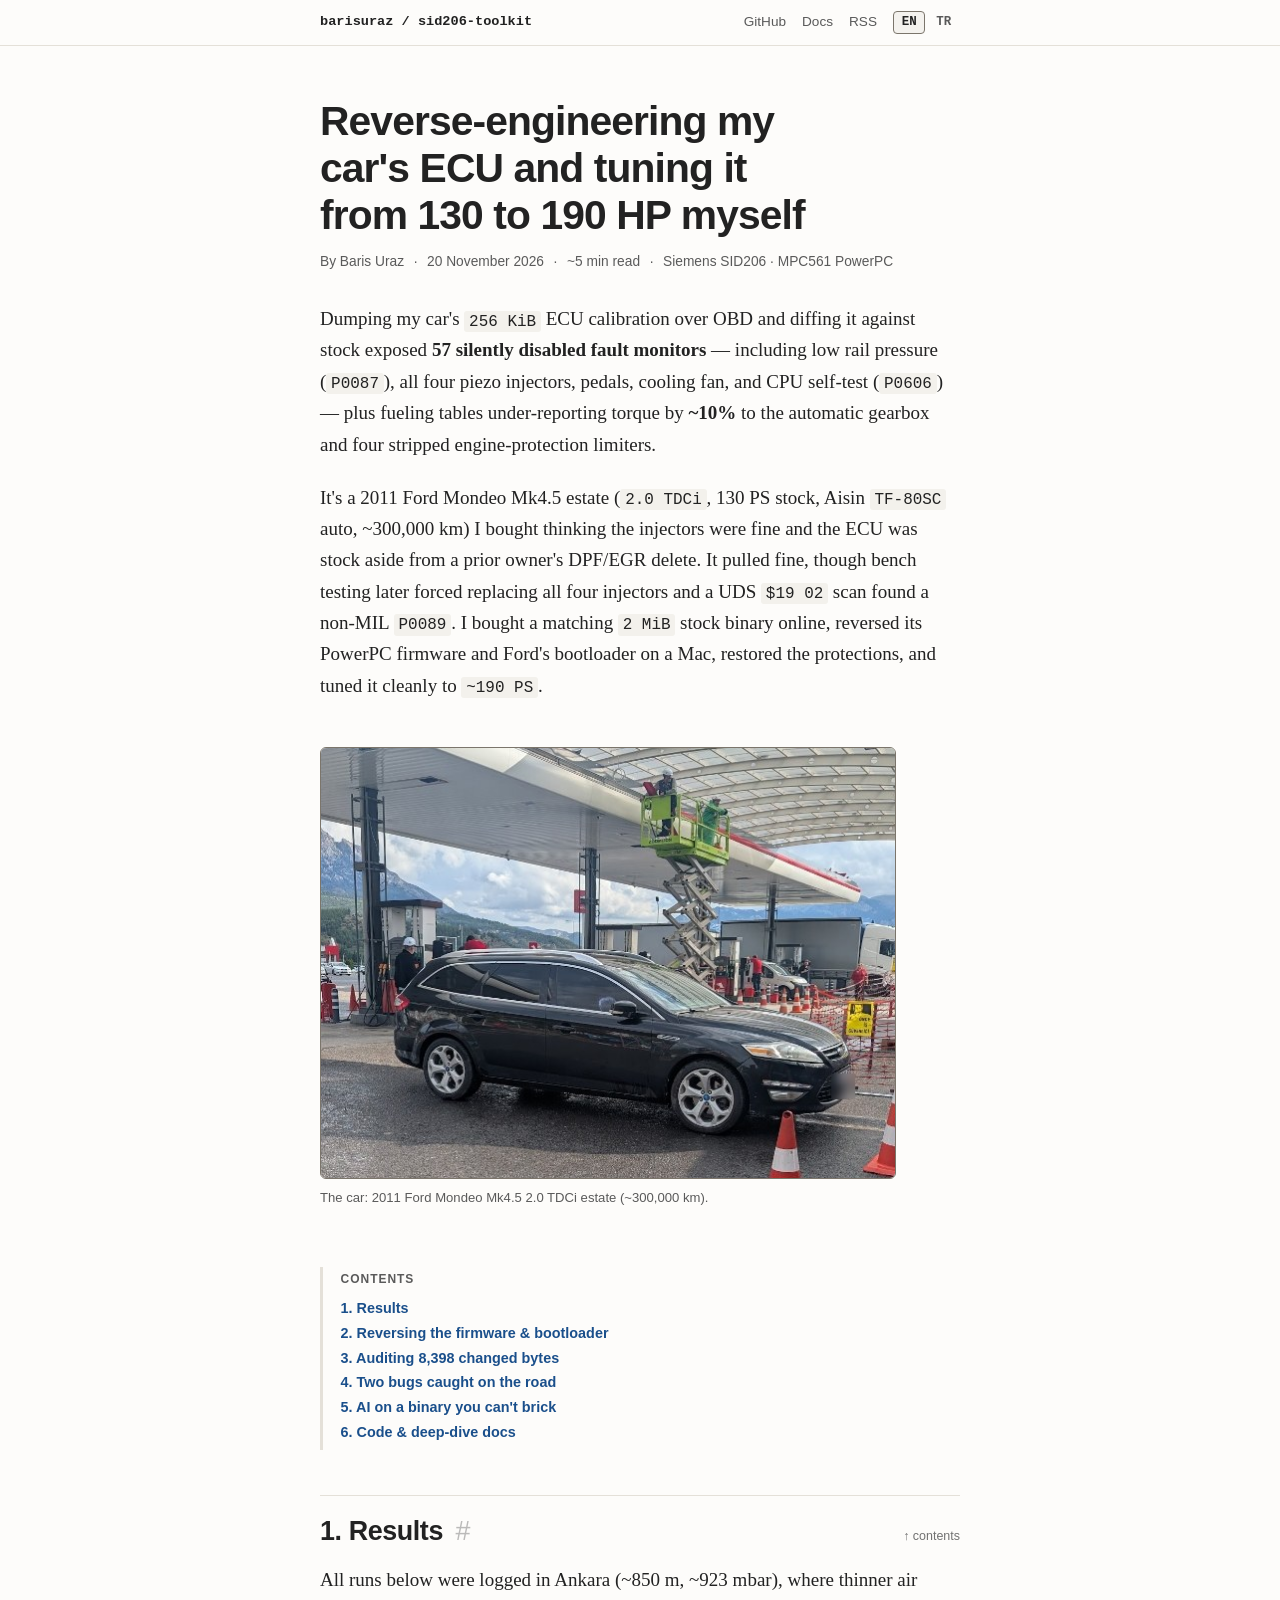
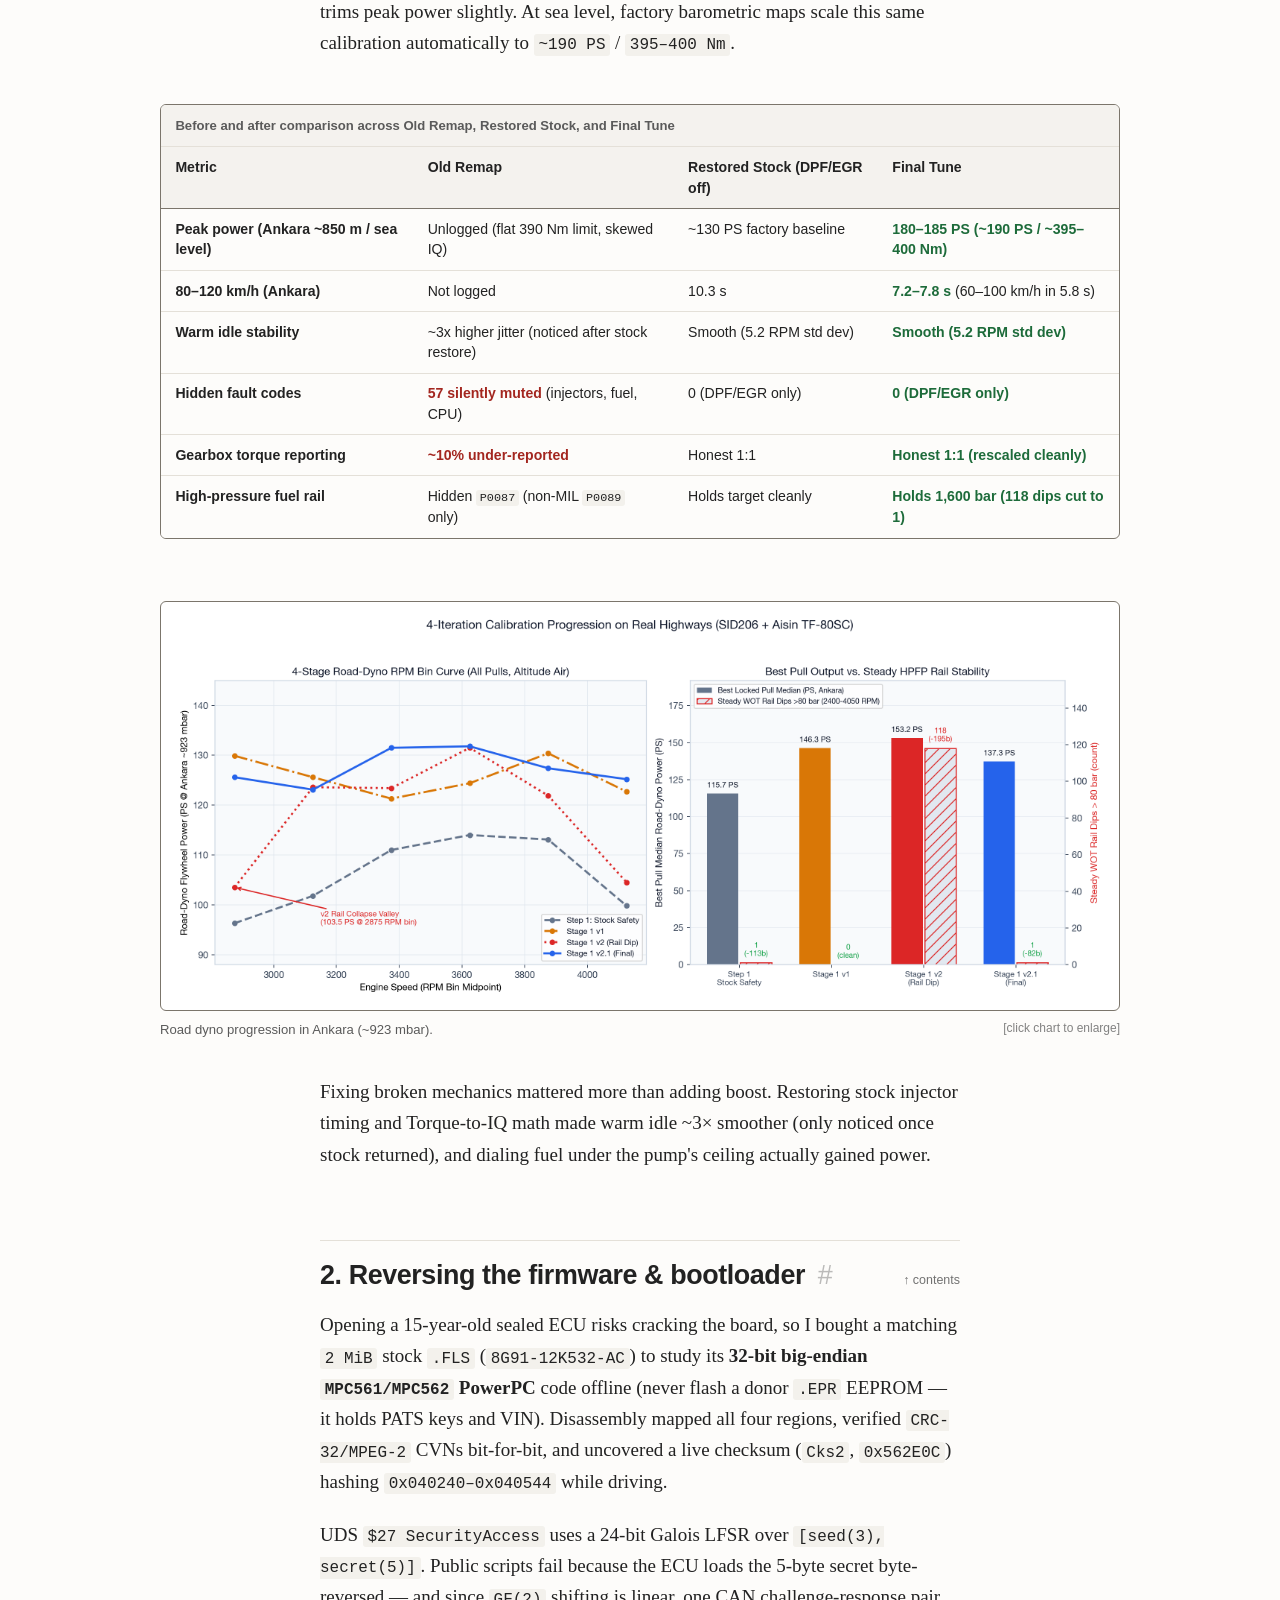
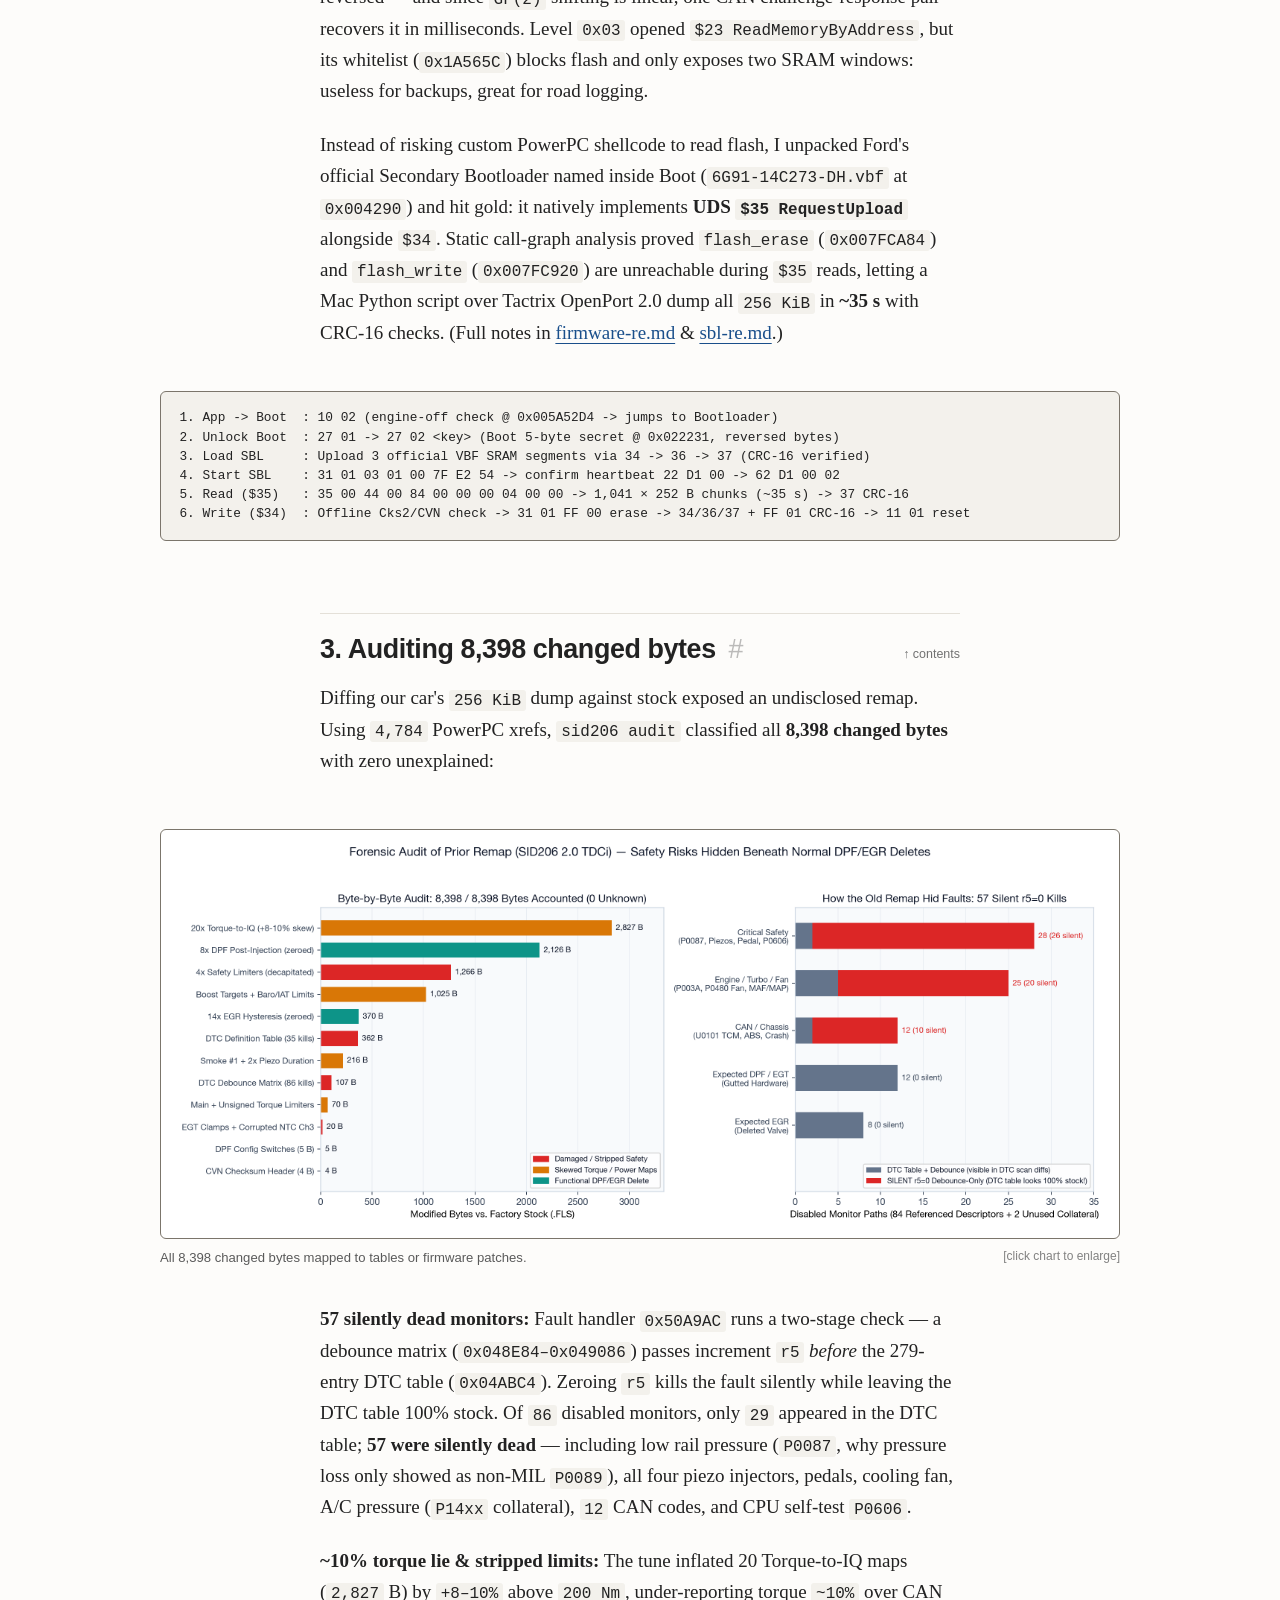
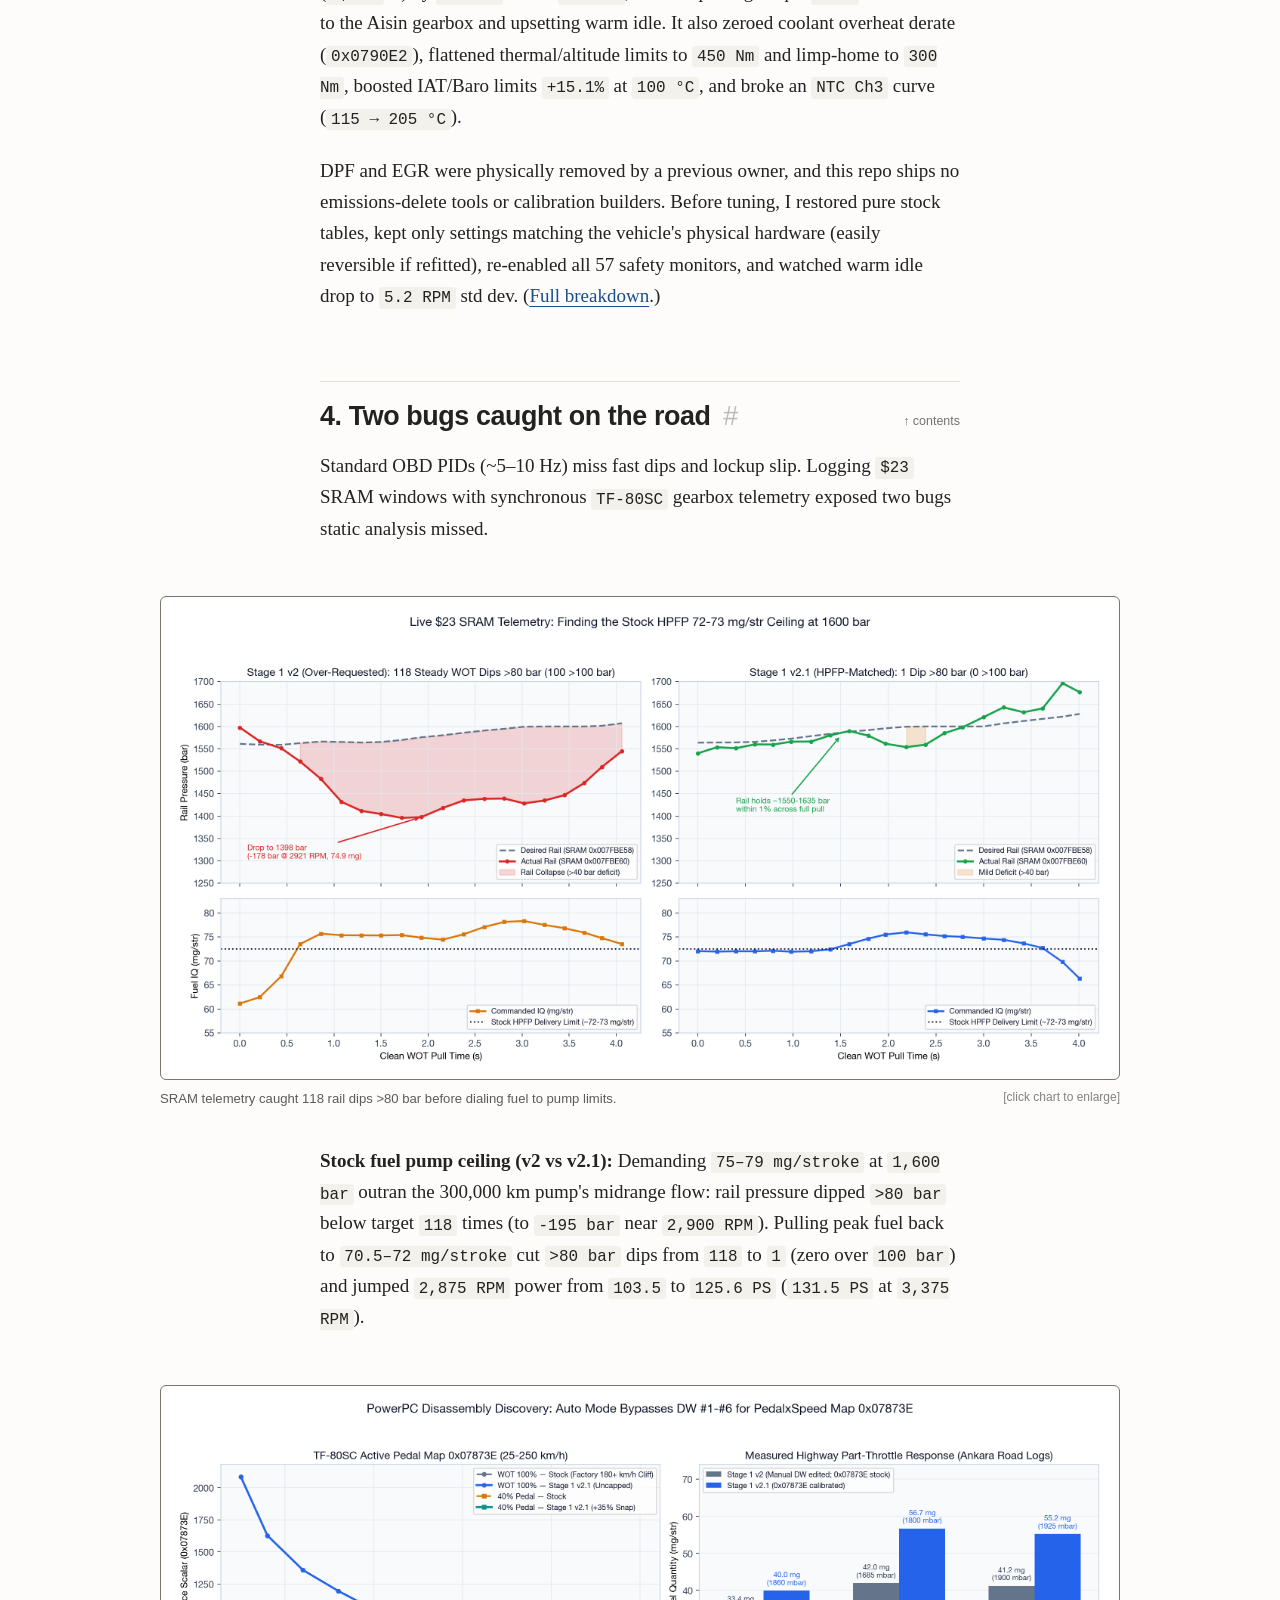
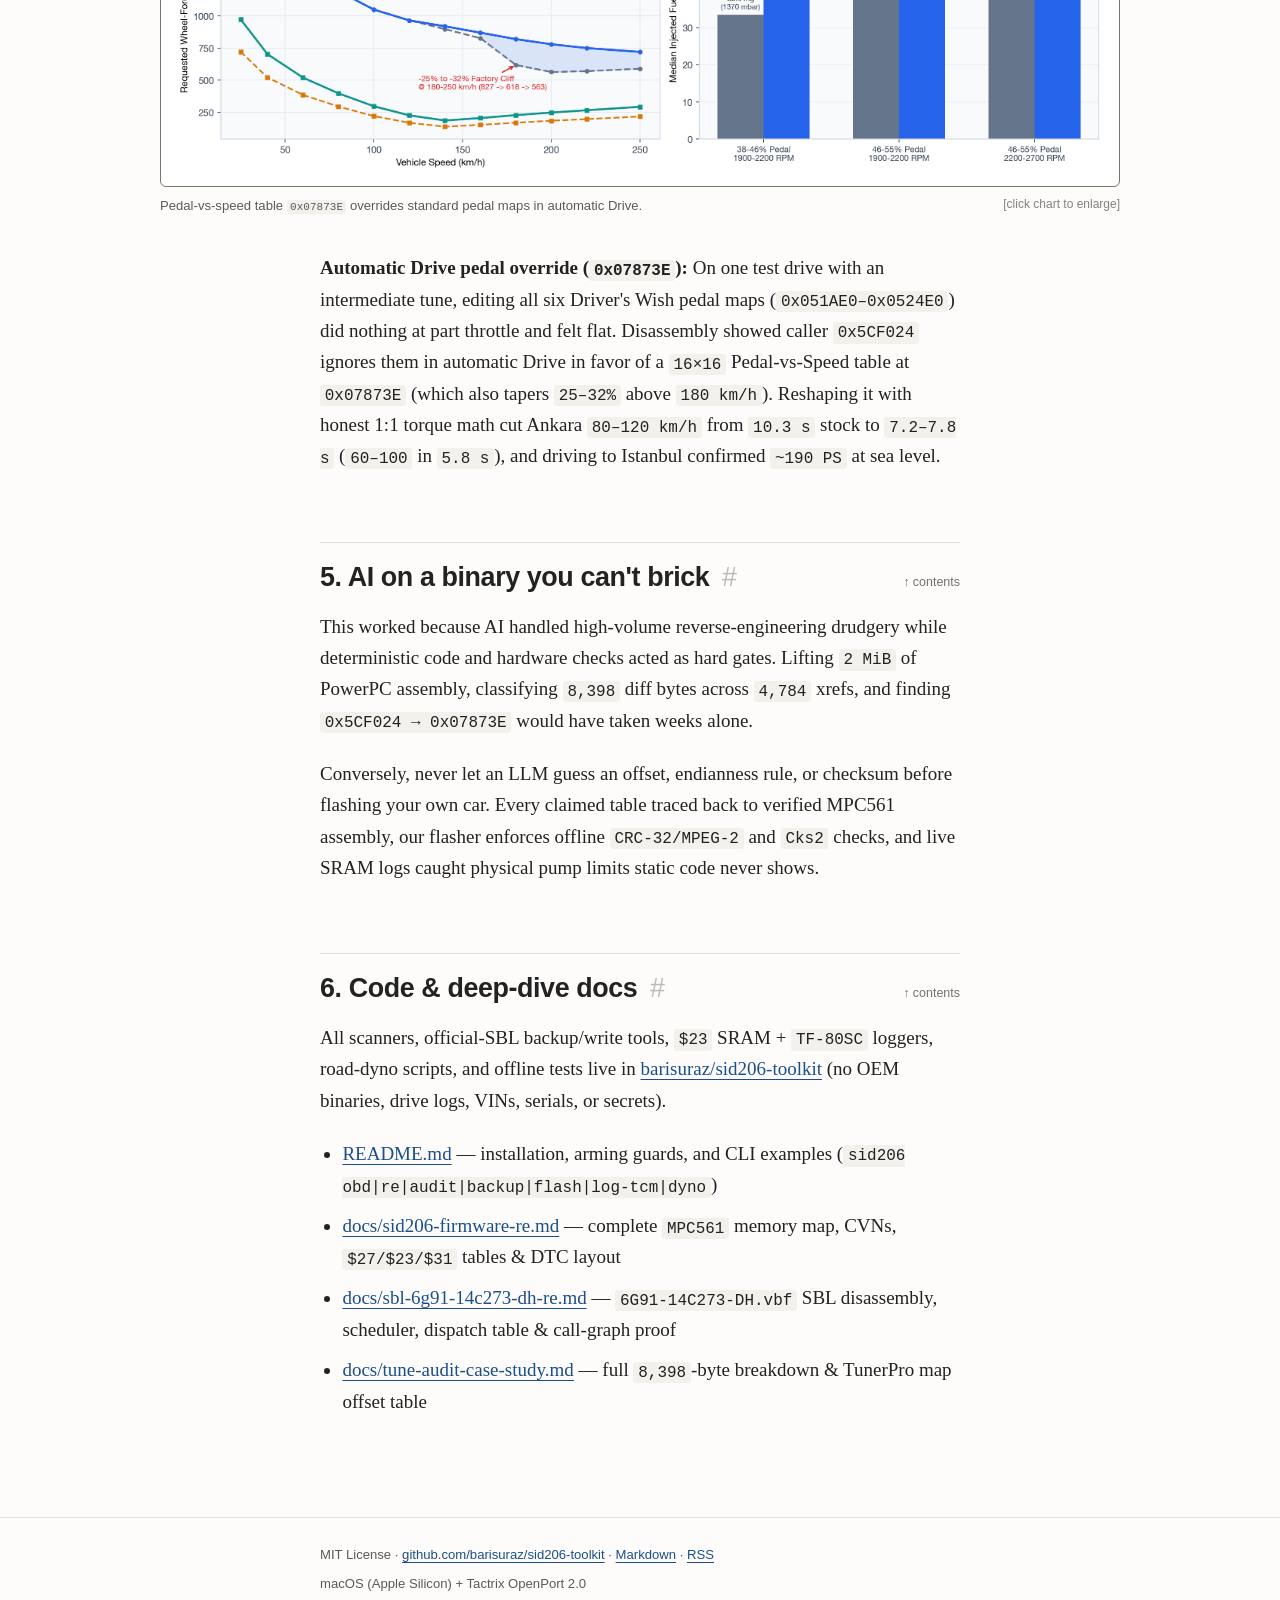
==== commit add773df: "blog: condense EN/TR post to ~5 min read and align Turkish 1:1 with English" ====
--- a/blog/index.html
+++ b/blog/index.html
@@ -63,14 +63,14 @@
         <span aria-hidden="true">·</span>
         <time datetime="2026-11-20">20 November 2026</time>
         <span aria-hidden="true">·</span>
-        <span>~14 min read</span>
+        <span>~5 min read</span>
         <span aria-hidden="true">·</span>
-        <span>Siemens SID206 · MPC561 PowerPC &amp; SBL</span>
+        <span>Siemens SID206 · MPC561 PowerPC</span>
       </p>
 
-      <p>Dumping my car's <code>256 KiB</code> ECU calibration over OBD and diffing it byte-for-byte against a factory stock binary exposed <strong>57 silently disabled fault monitors</strong> — including low fuel rail pressure (<code>P0087</code>), all four piezo injectors, accelerator pedal sensors, cooling fan control, and internal CPU self-test (<code>P0606</code>) — alongside fueling tables skewed to under-report torque by <strong>~10%</strong> to the 6-speed automatic gearbox and four stripped engine-protection limiters.</p>
-
-      <p>The car is a 2011 Ford Mondeo Mk4.5 estate (<code>2.0 TDCi</code>, 130 PS factory, Aisin <code>TF-80SC</code> automatic, ~300,000 km) that I bought thinking the injectors were healthy and the ECU was stock aside from a previous owner's physical DPF and EGR delete. It pulled fine on the road, though bench testing later forced replacing all four injectors and a deep UDS <code>$19 02</code> scan turned up a non-MIL <code>P0089</code> code with no check-engine light. To inspect what was actually on the ECU, I bought a matching <code>2 MiB</code> stock <code>SID206</code> binary online, reversed its <code>MPC561/MPC562</code> PowerPC firmware and Ford's official SBL (<code>6G91-14C273-DH.vbf</code>) to read my car's <code>256 KiB</code> calibration on a Mac, audited all <code>8,398</code> changed bytes, restored the missing safety monitors and factory protections, and built a clean <code>~190 PS</code> tune backed by direct SRAM telemetry.</p>
+      <p>Dumping my car's <code>256 KiB</code> ECU calibration over OBD and diffing it against stock exposed <strong>57 silently disabled fault monitors</strong> — including low rail pressure (<code>P0087</code>), all four piezo injectors, pedals, cooling fan, and CPU self-test (<code>P0606</code>) — plus fueling tables under-reporting torque by <strong>~10%</strong> to the automatic gearbox and four stripped engine-protection limiters.</p>
+
+      <p>It's a 2011 Ford Mondeo Mk4.5 estate (<code>2.0 TDCi</code>, 130 PS stock, Aisin <code>TF-80SC</code> auto, ~300,000 km) I bought thinking the injectors were fine and the ECU was stock aside from a prior owner's DPF/EGR delete. It pulled fine, though bench testing later forced replacing all four injectors and a UDS <code>$19 02</code> scan found a non-MIL <code>P0089</code>. I bought a matching <code>2 MiB</code> stock binary online, reversed its PowerPC firmware and Ford's bootloader on a Mac, restored the protections, and tuned it cleanly to <code>~190 PS</code>.</p>
 
       <figure class="photo-figure">
         <div class="photo-frame">
@@ -89,41 +89,11 @@
         <p id="toc-heading" class="toc-heading">Contents</p>
         <ol>
           <li><a href="#results">1. Results</a></li>
-          <li>
-            <a href="#firmware-re">2. Reversing the SID206 firmware</a>
-            <ol>
-              <li><a href="#memory-map">2.1 2 MiB MPC561/MPC562 PowerPC memory map</a></li>
-              <li><a href="#checksums">2.2 Checksums: CRC-32/MPEG-2 CVNs and the live Cks2 monitor</a></li>
-              <li><a href="#seedkey">2.3 Cracking $27 SecurityAccess (24-bit LFSR, reversed bytes &amp; GF(2))</a></li>
-              <li><a href="#sram-read">2.4 Why $23 ReadMemoryByAddress won't dump flash (and what it exposes)</a></li>
-              <li><a href="#tables-xrefs">2.5 Mode 22 DIDs, $31 routines, and 4,784 calibration xrefs</a></li>
-            </ol>
-          </li>
-          <li>
-            <a href="#sbl-re">3. Reversing Ford's official Secondary Bootloader (6G91-14C273-DH.vbf)</a>
-            <ol>
-              <li><a href="#sbl-startup">3.1 Startup, IMMR peripheral remapping, and the 10 ms watchdog</a></li>
-              <li><a href="#sbl-dispatch">3.2 The surprise in the UDS dispatch table: native $35 RequestUpload</a></li>
-              <li><a href="#sbl-safety">3.3 Static call-graph proof: why reading cannot erase or write</a></li>
-              <li><a href="#sbl-handoff">3.4 Exact Boot → SBL handoff and 35-second OBD backup sequence</a></li>
-            </ol>
-          </li>
-          <li>
-            <a href="#audit">4. Auditing the old tune: 8,398 changed bytes (0 unaccounted)</a>
-            <ol>
-              <li><a href="#silent-dtc">4.1 The two-layer r5 = 0 silent DTC lobotomy (57 hidden kills)</a></li>
-              <li><a href="#torque-lie">4.2 Skewed Torque-to-IQ (~10% gearbox torque lie) &amp; stripped limiters</a></li>
-            </ol>
-          </li>
-          <li>
-            <a href="#road-logging">5. Road telemetry: two bugs static analysis missed</a>
-            <ol>
-              <li><a href="#fuel-pump">5.1 Hitting the stock fuel pump ceiling (v2 vs v2.1)</a></li>
-              <li><a href="#auto-pedal">5.2 The automatic Drive pedal override (0x07873E)</a></li>
-            </ol>
-          </li>
-          <li><a href="#ai">6. Using AI on a binary you can't afford to brick</a></li>
-          <li><a href="#repo">7. Code &amp; technical documentation</a></li>
+          <li><a href="#re-and-sbl">2. Reversing the firmware &amp; bootloader</a></li>
+          <li><a href="#audit">3. Auditing 8,398 changed bytes</a></li>
+          <li><a href="#road-logging">4. Two bugs caught on the road</a></li>
+          <li><a href="#ai">5. AI on a binary you can't brick</a></li>
+          <li><a href="#repo">6. Code &amp; deep-dive docs</a></li>
         </ol>
       </nav>
 
@@ -133,7 +103,7 @@
           <a class="back-top" href="#contents">↑ contents</a>
         </div>
 
-        <p>All acceleration and road-dyno runs below were logged at around 850 m elevation in Ankara (~923 mbar ambient air pressure), where thinner air naturally trims peak output by a few percent compared to sea level. At sea level, the same calibration automatically scales up to roughly <code>190 PS</code> and <code>395–400 Nm</code> through the factory barometric compensation maps.</p>
+        <p>All runs below were logged in Ankara (~850 m, ~923 mbar), where thinner air trims peak power slightly. At sea level, factory barometric maps scale this same calibration automatically to <code>~190 PS</code> / <code>395–400 Nm</code>.</p>
 
         <div tabindex="0" role="region" aria-labelledby="results-table-caption" class="table-wrapper wide">
           <table>
@@ -206,161 +176,41 @@
             </button>
           </div>
           <figcaption>
-            <span>Four-stage road dyno progression logged in Ankara (~923 mbar).</span>
+            <span>Road dyno progression in Ankara (~923 mbar).</span>
             <span class="zoom-hint">[click chart to enlarge]</span>
           </figcaption>
         </figure>
 
-        <p>Fixing the broken calibration mechanics mattered far more than adding boost or fuel. Restoring honest injector timing and Torque-to-IQ data made warm idle roughly threefold smoother (an improvement we only noticed once stock data was back in), and dialing peak fuel back just under the high-pressure pump's mechanical ceiling added more usable wheel power than asking for extra fuel.</p>
-      </section>
-
-      <section id="firmware-re" class="section-band">
-        <div class="section-head">
-          <h2>2. Reversing the SID206 firmware <a class="heading-anchor" href="#firmware-re" aria-label="Link to section 2"><span aria-hidden="true">#</span></a></h2>
-          <a class="back-top" href="#contents">↑ contents</a>
-        </div>
-
-        <p>Generic hobbyist OBD tools usually only touch the calibration block without exposing how the executable firmware handles fault suppression, runtime checksum monitors, and automatic-gearbox torque routing. Opening a 15-year-old sealed aluminum ECU on a workbench risks cracking traces off the board, so first I bought a matching <code>2 MiB</code> stock <code>.FLS</code> dump online (<code>8G91-12K532-AC</code>) to study the complete Bootloader and Application code offline, before building a Mac OBD client over a Tactrix OpenPort 2.0 J2534 cable to read and write our car's <code>256 KiB</code> calibration safely.</p>
-
-        <h3 id="memory-map">2.1 2 MiB MPC561/MPC562 PowerPC memory map <a class="heading-anchor" href="#memory-map" aria-label="Link to section 2.1"><span aria-hidden="true">#</span></a></h3>
-
-        <p>The <code>8G91-12K532-AC</code> binary runs on a <strong>32-bit big-endian Motorola/Freescale <code>MPC561/MPC562</code> PowerPC</strong> CPU under the <code>ERCOSEK V4.1.16 MPC555</code> RTOS (version string verbatim at <code>0x0AAB67</code>), with factory Block 4 CALID <code>7G91-14C275-AA</code> sitting at flash offset <code>0x183396</code>.</p>
-
-        <p>One hardware trap worth flagging up front: external serial EEPROM (<code>.EPR</code>) dumps from another SID206 carry vehicle-specific PATS immobiliser keys, VIN, and injector trims — flashing a donor EEPROM bricks cranking, so only flash (<code>.FLS</code>) blocks serve as software reference. Across the <code>2 MiB</code> (<code>0x200000</code>) flash layout, PowerPC SDA/SDA2 base pointers split memory cleanly into four physical and virtual regions:</p>
-
-        <pre role="region" aria-label="SID206 MPC561 memory map" tabindex="0"><code>Flash Offset             CPU Virtual Addr          Size       Role &amp; Key Anchor Pointers
-──────────────────────────────────────────────────────────────────────────────────────────────────
-0x000000 .. 0x03FFFF     0x00000000 .. 0x0003FFFF  256 KiB    Bootloader (1:1 map; reset 0x000100 → 0x00009F36)
-                                                              Boot0/Boot1 CVNs, SBL string 0x004290, key 0x022231
-
-0x040000 .. 0x07FFFF     0x00840000 .. 0x0087FFFF  256 KiB    Calibration (+0x800000 delta; r2 = 0x00848534 @ 0x19CCEC)
-                                                              CVN 0x040104, Cks2 0x040240..0x040544, DTCs 0x04ABC4
-
-0x080000 .. 0x1CFFFF     0x00480000 .. 0x005CFFFF  1.3 MiB    Application (+0x400000 delta; 0x0D0000..0x0FFFFF erased)
-                                                              App CVN 0x100004, Cks2 caller 0x562E0C, Block 4 @ 0x180000+
-
-(runtime only)           0x007F8000 .. 0x007FFFFF   32 KiB    Internal MPC561 SRAM (r13 = 0x007FFFF0 @ 0x19CCE4)
-                                                              Stack, live sensor vars ($23 windows), SBL landing RAM</code></pre>
-
-        <h3 id="checksums">2.2 Checksums: CRC-32/MPEG-2 CVNs and the live Cks2 monitor <a class="heading-anchor" href="#checksums" aria-label="Link to section 2.2"><span aria-hidden="true">#</span></a></h3>
-
-        <p>Before changing a single byte, we needed exact parity with every integrity check the ECU runs at boot and while driving. Searching for constants turned up three embedded CRC tables (<code>0x021BEC</code>, <code>0x02FFE0</code>, <code>0x0A4954</code>). Disassembling callers confirmed <strong>non-reflected CRC-32/MPEG-2</strong> (polynomial <code>0x04C11DB7</code>, init <code>0xFFFFFFFF</code>, xorout <code>0x00000000</code>). Checking against a stock image matches all three readable header regions bit-for-bit:</p>
-
-        <ul>
-          <li><strong>Boot0 (<code>0x008004</code>):</strong> <code>0xA5D99536</code> across 3 ranges — exact match.</li>
-          <li><strong>Boot1 (<code>0x020044</code>, Mode <code>09 06</code> CVN #3):</strong> <code>0xA3C368D3</code> across 3 ranges — exact match.</li>
-          <li><strong>Calibration (<code>0x040104</code>, Mode <code>09 06</code> CVN #2):</strong> <code>0x96C1E69C</code> (stock) across 4 ranges spanning <code>0x040240–0x07D1BF</code> — exact match.</li>
-          <li><strong>Runtime Monitoring Checksum (<code>Cks2</code>, <code>0x1000D0</code>):</strong> Separate from header CVN, routine <code>0x562E0C</code> continuously checksums <code>0x040240–0x040544</code> inside Calibration while the engine is running. Leaving that slice corrupted trips monitoring errors even if the header CVN validates, so <code>sid206 flash</code> enforces zero byte diffs inside <code>Cks2</code>.</li>
-        </ul>
-
-        <h3 id="seedkey">2.3 Cracking $27 SecurityAccess (24-bit LFSR, reversed bytes &amp; GF(2)) <a class="heading-anchor" href="#seedkey" aria-label="Link to section 2.3"><span aria-hidden="true">#</span></a></h3>
-
-        <p>To unlock Boot flashing (<code>10 02</code>), Application RAM reads (<code>10 03</code> Level <code>0x03</code>), or protected routines, UDS service <code>$27</code> issues a 3-byte challenge seed and checks a 3-byte response derived from a 5-byte secret. Disassembling both <code>$27</code> handlers (<code>0x02E2C8</code> in Boot and <code>0x19FCA0</code> in Application) confirmed Ford's 24-bit Galois LFSR (<code>init = 0xC541A9</code>, feedback polynomial tap <code>0x909028</code>, stepped for 64 rounds across <code>[seed(3), secret(5)]</code>).</p>
-
-        <p>Reading the PowerPC instructions explained why naive ports of public Ford LFSR snippets failed until checked against disassembly: the firmware loads <code>secret[0]</code> into the top bits of <code>r30</code> and <code>secret[1..4]</code> into <code>r6</code> — the <strong>exact byte-reversed order</strong> relative to standard hex CLI representations:</p>
-
-        <pre role="region" aria-label="SID206 SecurityAccess key table slots" tabindex="0"><code>Session          Level   SendKey   Flash Offset   Notes
-──────────────────────────────────────────────────────────────────────────────────────────────────
-10 02 (Boot)     0x01    27 02     0x022231       Static 5-byte secret in table 0x022228 (pass raw[::-1] to CLI)
-10 03 (App)      0x01    27 02     0x0A26C9       Static 5-byte secret in table 0x0A26BC (pass raw[::-1] to CLI)
-10 03 (App)      0x03    27 04     0x0A26CE       Static 5-byte secret — unlocks $23 SRAM reads &amp; $31 routines
-10 03 (App)      0x11    27 12     0x0A26D3       Delay-gated / dynamic RAM-computed secret (0x0A26DB = 0x01, r13 - 0x749e)</code></pre>
-
-        <p>Because XOR shifting over <code>GF(2)</code> is strictly linear, the 24 output bits of any response depend linearly on the 40 unknown secret bits: even without an initial flash dump, observing just <em>one</em> valid challenge-response pair on the CAN bus recovers the 5-byte secret uniquely in milliseconds (<code>sid206 seedkey</code> implements both algebraic recovery and multi-pair consistency checks).</p>
-
-        <h3 id="sram-read">2.4 Why $23 ReadMemoryByAddress won't dump flash (and what it exposes) <a class="heading-anchor" href="#sram-read" aria-label="Link to section 2.4"><span aria-hidden="true">#</span></a></h3>
-
-        <p>In an active Extended session (<code>10 03</code>), UDS service <code>$23 ReadMemoryByAddress</code> (<code>0x1A1F54</code> + parser <code>0x1A5BE4</code>, expecting <code>ALFID = 0x14</code>: <code>23 14 &lt;addr_be32&gt; &lt;len_u8&gt;</code>) validates request formatting and bounds via <code>0x1A565C</code> <em>before</em> checking security mask <code>0x08</code> (Level <code>0x03</code>). Crucially, the whitelist in <code>0x1A565C</code> permits only two 32 KiB internal SRAM windows:</p>
-
-        <ul>
-          <li><code>0x007F8940 .. 0x007F8ADF</code></li>
-          <li><code>0x007F8B90 .. 0x007FF7FF</code></li>
-        </ul>
-
-        <p>Every flash address (<code>0x00000000</code> Boot, <code>0x00480000</code> App, <code>0x00840000</code> Calibration) is unconditionally rejected with <code>NRC 0x31</code> (<code>requestOutOfRange</code>) inside Application mode. That killed the hope of using <code>$23</code> as a backup dumper — but simultaneously gave us direct memory-speed access to live desired rail pressure, fuel valve current, barometric pressure, and injected quantity (<code>IQ</code>) on the road.</p>
-
-        <h3 id="tables-xrefs">2.5 Mode 22 DIDs, $31 routines, and 4,784 calibration xrefs <a class="heading-anchor" href="#tables-xrefs" aria-label="Link to section 2.5"><span aria-hidden="true">#</span></a></h3>
-
-        <p>To identify live diagnostic channels and locate every calibration map automatically, we parsed three more ROM tables:</p>
-
-        <ul>
-          <li><strong>Mode 22 DID directory (<code>0x09A738–0x09B098</code>):</strong> <code>200</code> entries × <code>12</code> bytes (<code>&gt;IHBBBBBB</code>), all mapped cleanly to internal RAM variables and readable in Default session (<code>0x1F</code>) with zero seed-key unlock needed (covering ISO IDs <code>F1xx</code>, J1979 mirrors <code>F4xx</code>, and Ford extended internals <code>FD16–FD28</code> / <code>11xx–16xx</code>).</li>
-          <li><strong><code>$31</code> RoutineControl table (<code>0x0A2D04</code>, count @ <code>0x0A2F44</code>):</strong> <code>24</code> service routines split across condition checks (<code>0x00563650</code>: <code>0x0202</code>, <code>0xF000</code>, <code>0xF100–0xFF00</code>), Level <code>0x03</code> mask <code>0x08</code> (<code>0x4003</code>, <code>0x8012</code>, <code>0xFD30–32</code>, etc.), and Level <code>0x11</code> (<code>0x716D</code>).</li>
-          <li><strong>Calibration PowerPC cross-references (<code>0x040000–0x07D1BF</code>):</strong> Scanning the Application code yielded <code>4,784</code> exact calibration references — <code>4,231</code> small-data relative (<code>r2 = 0x00848534</code>) scalars/switches/axes in <code>0x040544–0x04CAAC</code>, <code>189</code> <code>lis+op</code> 2D/3D lookup blocks in <code>0x04CB00–0x07AED3</code>, and <code>194</code> trailing refs in <code>0x07AED4–0x07D1BF</code>.</li>
-          <li><strong>Why factory <code>P0089</code> stays off the dashboard:</strong> Inspecting the <code>279</code>-entry DTC table at <code>0x04ABC4</code> (<code>28</code> bytes per entry) showed <code>P0089</code> at <code>0x04BC64</code> carries fault-class/MIL byte <code>0x10</code> (non-MIL), unlike <code>0x43</code>/<code>0x47</code> on check-engine-light codes like <code>P2263</code> or <code>P2002</code>. UDS <code>$19 02</code> still reports it; generic Mode <code>03</code> dash checks stay dark.</li>
-        </ul>
-      </section>
-
-      <section id="sbl-re" class="section-band">
-        <div class="section-head">
-          <h2>3. Reversing Ford's official Secondary Bootloader (6G91-14C273-DH.vbf) <a class="heading-anchor" href="#sbl-re" aria-label="Link to section 3"><span aria-hidden="true">#</span></a></h2>
-          <a class="back-top" href="#contents">↑ contents</a>
-        </div>
-
-        <p>With Application <code>$23</code> blocked from reading flash, reading our car's <code>256 KiB</code> calibration block cleanly over OBD normally requires uploading a custom RAM payload into MPC561 SRAM via Boot session (<code>10 02</code>) — and a subtle bug in SRAM shellcode while touching flash peripherals is a good way to turn an ECU into a paperweight. Instead, I noticed the Boot block inside our stock <code>2 MiB</code> file directly names Ford's own factory Secondary Bootloader (<code>6G91-14C273-DH.vbf</code> at <code>0x004290</code>), unpacked it (<code>file_checksum = 0xAD9CAEDD</code>), and disassembled every function in the resulting 32 KiB SRAM image.</p>
-
-        <h3 id="sbl-startup">3.1 Startup, IMMR peripheral remapping, and the 10 ms watchdog <a class="heading-anchor" href="#sbl-startup" aria-label="Link to section 3.1"><span aria-hidden="true">#</span></a></h3>
-
-        <p>Unpacking the VBF yields three discrete SRAM blocks (<code>21,888</code> B @ <code>0x007F8380</code> with CRC-16 <code>0x973D</code>, <code>3,828</code> B @ <code>0x007FE1D0</code> with CRC-16 <code>0xDB76</code>, and <code>1</code> B @ <code>0x007FFDA0</code> with CRC-16 <code>0xFF00</code>) with entry point <code>0x007FE254</code>. Disassembling initialization from <code>0x007FE254</code> proved the SBL is 100% standalone once loaded:</p>
-
-        <ul>
-          <li>Remaps internal MPC561 peripheral registers immediately via <code>spr 0x27e = 2</code> (<code>IMMR ISB = 0b01</code>), placing internal hardware registers at <code>0x00400000</code> — putting the watchdog service register <code>SWSR</code> at <code>0x006FC00E</code> and external flash control at <code>0x006FC800</code>.</li>
-          <li>Sets an <code>896</code>-byte stack (<code>r1 = 0x007F8380</code> downward across <code>0x007F8000..0x007F837F</code>), points Small Data Area <code>r13 = 0x007FFFF0</code>, zeroes BSS (<code>0x007FD900..0x007FE1CF</code>), and builds the flash region table at <code>0x007FEEC8</code>. Notice Boot's own RAM scratch area (<code>0x007FFB00..0x007FFD64</code>) never collides with SBL code or BSS.</li>
-          <li>Launches an 8-task cooperative scheduler (<code>0x007FE2AC</code> / <code>0x007FEA40</code>) polling a <code>1 ms</code> timer and ignition/battery monitor (<code>0x007FE6A8</code>), feeding the hardware watchdog every <code>10 ms</code> by writing <code>0x556C</code> / <code>0xAA39</code> to <code>0x006FC00E</code> (<code>0x007FE710</code>), servicing CAN/ISO-TP frames (<code>0x007FAA24</code>), and computing background CRC-16s while emitting <code>7F &lt;sid&gt; 78</code> responsePending frames (<code>0x007FAB40</code>).</li>
-        </ul>
-
-        <h3 id="sbl-dispatch">3.2 The surprise in the UDS dispatch table: native $35 RequestUpload <a class="heading-anchor" href="#sbl-dispatch" aria-label="Link to section 3.2"><span aria-hidden="true">#</span></a></h3>
-
-        <p>Disassembling the 10-entry UDS service table at <code>0x007FBF18</code> (dispatched by <code>0x007FBC30</code>) delivered the turning point of the whole project: Ford's stock, unmodified VBF bootloader natively implements <strong>UDS <code>$35 RequestUpload</code></strong> alongside <code>$34 RequestDownload</code> — complete with multi-region flash reading, sequence wrapping, and CRC-16 exit verification:</p>
-
-        <pre role="region" aria-label="Official 6G91-14C273-DH.vbf UDS dispatch table and permitted flash regions" tabindex="0"><code># SBL UDS Dispatch Table (0x007FBF18)
-SID   Service              Handler      Verified Firmware Behavior
-────────────────────────────────────────────────────────────────────────────────────────────────────
-0x10  DiagnosticSession    0x007FABF8   0x01/0x81 resets back to App; 0x02/0x82 keeps SBL active
-0x11  ECUReset             0x007FACE0   0x01/0x81 hardware watchdog reset via 0x007FEDEC -&gt; Boot+App
-0x22  ReadDataById         0x007FAD60   D1 00 returns SBL heartbeat 62 D1 00 02; static IDs from Boot
-0x27  SecurityAccess       0x007FAF50   27 01 -&gt; 67 01 00 00 00; 27 02 accepts dummy bytes once in SBL
-0x31  RoutineControl       0x007FB004   01 FF 00 Flash Erase (0x007FCA84); 01 FF 01 CRC-16 CheckMemory
-0x34  RequestDownload      0x007FB278   34 00 44 &lt;addr&gt; &lt;size&gt;, sets download flag -0x22de(r13) = 1
-0x35  RequestUpload        0x007FB440   35 00 44 &lt;addr&gt; &lt;size&gt;, sets upload flag -0x22dd(r13) = 1
-0x36  TransferData         0x007FB5DC   Branches on flag; upload sends 252 B/frame, 255-&gt;0 wrap + retry
-0x37  RequestTransferExit  0x007FB908   Checks remaining == 0, returns 77 &lt;crc16_hi&gt; &lt;crc16_lo&gt;
-0x3E  TesterPresent        0x007FB9FC   Reloads S3 timer (0x1F4)
-
-# Permitted External Flash Regions in SBL Descriptor Table (0x007FEEC8, 4 entries @ 0x007FEE78)
-Idx   Region               CPU Start .. End              Size
-────────────────────────────────────────────────────────────────────────────────────────────────────
-0     Calibration          0x00840000 .. 0x0087FFFF      262,144 B (256 KiB)
-1     Application 1        0x00480000 .. 0x0057FFFF    1,048,576 B (1 MiB)
-2     Application 2        0x00580000 .. 0x0058FFFF       65,536 B (64 KiB)
-3     Application 3        0x00590000 .. 0x005CFFFF      262,144 B (256 KiB)   (Boot excluded)</code></pre>
-
-        <h3 id="sbl-safety">3.3 Static call-graph proof: why reading cannot erase or write <a class="heading-anchor" href="#sbl-safety" aria-label="Link to section 3.3"><span aria-hidden="true">#</span></a></h3>
-
-        <p>Before plugging into a live daily driver, I verified statically across Block 0 and Block 1 that a backup run cannot trigger destructive flash operations. Cross-referencing every branch target proved <code>flash_erase</code> (<code>0x007FCA84</code>) has exactly one caller (<code>$31 01 FF 00</code> at <code>0x007FB160</code>), and <code>flash_write</code> (<code>0x007FC920</code>) has exactly one caller inside the <code>$36</code> download branch (<code>0x007FB67C</code>) guarded strictly by <code>-0x22de(r13) == 1</code>. Service <code>$35 RequestUpload</code> sets upload flag <code>-0x22dd(r13) = 1</code> while leaving <code>-0x22de(r13)</code> at <code>0</code> — making flash erase and flash write statically unreachable during any backup.</p>
-
-        <h3 id="sbl-handoff">3.4 Exact Boot → SBL handoff and 35-second OBD backup sequence <a class="heading-anchor" href="#sbl-handoff" aria-label="Link to section 3.4"><span aria-hidden="true">#</span></a></h3>
-
-        <p>Putting both disassemblies together gave a deterministic, recoverable transfer sequence on CAN HS (<code>0x7E0</code>/<code>0x7E8</code>, 500 kbit/s). One subtle timing detail solved why naïve scripts fail right after transferring SBL: Boot's jump routine doesn't branch to <code>0x007FE254</code> immediately on receiving <code>31 01 03 01</code> — its post-TX hook (<code>0x02D528..0x02D558</code>) sends the positive response over ISO-TP first, waits for CAN transmission to complete, and <em>then</em> transfers execution to SBL:</p>
-
-        <pre role="region" aria-label="Boot to SBL handoff and Calibration backup/write protocol sequence" tabindex="0"><code>1. App -&gt; Boot  : 10 02 (App checks engine-off precondition @ 0x005A52D4, sends 7F 10 78, jumps 0x0003FC00)
-2. Unlock Boot  : 27 01 -&gt; 27 02 &lt;key&gt; (computed from Boot Level 1 5-byte secret @ 0x022231)
-3. Load SBL     : Stream 3 VBF SRAM segments via 34 00 44 -&gt; 36 &lt;seq&gt; -&gt; 37 (Boot verifies 0x973D / 0xDB76 / 0xFF00)
-4. Execute SBL  : 31 01 03 01 00 7F E2 54 (post-TX hook 0x02D528..0x02D558 enters 0x007FE254 after ACK)
-5. Confirm SBL  : 22 D1 00 -&gt; 62 D1 00 02
-6. Read ($35)   : 35 00 44 00 84 00 00 00 04 00 00 -&gt; loop 1,041 × 36 &lt;seq&gt; (252 B chunks, ~35 s for 256 KiB)
-                  -&gt; 37 verifies SBL CRC-16 against local crc16_ccitt; optional App 1-3 follow same path
-7. Write ($34)  : Offline Cks2/CVN/boot-tail checks -&gt; 31 01 FF 00 erase -&gt; 34 00 44 -&gt; 252 B 36 chunks
-                  -&gt; verify BOTH 37 and 31 01 FF 01 CRC-16s -&gt; 11 01 watchdog reset -&gt; Mode 09 06 CVN verify</code></pre>
+        <p>Fixing broken mechanics mattered more than adding boost. Restoring stock injector timing and Torque-to-IQ math made warm idle ~3× smoother (only noticed once stock returned), and dialing fuel under the pump's ceiling actually gained power.</p>
+      </section>
+
+      <section id="re-and-sbl" class="section-band">
+        <div class="section-head">
+          <h2>2. Reversing the firmware &amp; bootloader <a class="heading-anchor" href="#re-and-sbl" aria-label="Link to section 2"><span aria-hidden="true">#</span></a></h2>
+          <a class="back-top" href="#contents">↑ contents</a>
+        </div>
+
+        <p>Opening a 15-year-old sealed ECU risks cracking the board, so I bought a matching <code>2 MiB</code> stock <code>.FLS</code> (<code>8G91-12K532-AC</code>) to study its <strong>32-bit big-endian <code>MPC561/MPC562</code> PowerPC</strong> code offline (never flash a donor <code>.EPR</code> EEPROM — it holds PATS keys and VIN). Disassembly mapped all four regions, verified <code>CRC-32/MPEG-2</code> CVNs bit-for-bit, and uncovered a live checksum (<code>Cks2</code>, <code>0x562E0C</code>) hashing <code>0x040240–0x040544</code> while driving.</p>
+
+        <p>UDS <code>$27 SecurityAccess</code> uses a 24-bit Galois LFSR over <code>[seed(3), secret(5)]</code>. Public scripts fail because the ECU loads the 5-byte secret byte-reversed — and since <code>GF(2)</code> shifting is linear, one CAN challenge-response pair recovers it in milliseconds. Level <code>0x03</code> opened <code>$23 ReadMemoryByAddress</code>, but its whitelist (<code>0x1A565C</code>) blocks flash and only exposes two SRAM windows: useless for backups, great for road logging.</p>
+
+        <p>Instead of risking custom PowerPC shellcode to read flash, I unpacked Ford's official Secondary Bootloader named inside Boot (<code>6G91-14C273-DH.vbf</code> at <code>0x004290</code>) and hit gold: it natively implements <strong>UDS <code>$35 RequestUpload</code></strong> alongside <code>$34</code>. Static call-graph analysis proved <code>flash_erase</code> (<code>0x007FCA84</code>) and <code>flash_write</code> (<code>0x007FC920</code>) are unreachable during <code>$35</code> reads, letting a Mac Python script over Tactrix OpenPort 2.0 dump all <code>256 KiB</code> in <strong>~35 s</strong> with CRC-16 checks. (Full notes in <a href="https://github.com/barisuraz/sid206-toolkit/blob/main/docs/sid206-firmware-re.md">firmware-re.md</a> &amp; <a href="https://github.com/barisuraz/sid206-toolkit/blob/main/docs/sbl-6g91-14c273-dh-re.md">sbl-re.md</a>.)</p>
+
+        <pre role="region" aria-label="Boot to SBL handoff and OBD backup/write sequence" tabindex="0"><code>1. App -&gt; Boot  : 10 02 (engine-off check @ 0x005A52D4 -&gt; jumps to Bootloader)
+2. Unlock Boot  : 27 01 -&gt; 27 02 &lt;key&gt; (Boot 5-byte secret @ 0x022231, reversed bytes)
+3. Load SBL     : Upload 3 official VBF SRAM segments via 34 -&gt; 36 -&gt; 37 (CRC-16 verified)
+4. Start SBL    : 31 01 03 01 00 7F E2 54 -&gt; confirm heartbeat 22 D1 00 -&gt; 62 D1 00 02
+5. Read ($35)   : 35 00 44 00 84 00 00 00 04 00 00 -&gt; 1,041 × 252 B chunks (~35 s) -&gt; 37 CRC-16
+6. Write ($34)  : Offline Cks2/CVN check -&gt; 31 01 FF 00 erase -&gt; 34/36/37 + FF 01 CRC-16 -&gt; 11 01 reset</code></pre>
       </section>
 
       <section id="audit" class="section-band">
         <div class="section-head">
-          <h2>4. Auditing the old tune: 8,398 changed bytes (0 unaccounted) <a class="heading-anchor" href="#audit" aria-label="Link to section 4"><span aria-hidden="true">#</span></a></h2>
-          <a class="back-top" href="#contents">↑ contents</a>
-        </div>
-
-        <p>Once we dumped our car's <code>256 KiB</code> calibration block over OBD (~35 seconds via the SBL) and diffed it against offsets <code>0x040000–0x07FFFF</code> of the stock <code>8G91-12K532-AC</code> <code>.FLS</code> image, it turned out the car wasn't stock aside from DPF/EGR delete at all — someone had flashed an undisclosed remap onto it. Using <code>sid206 audit</code> and the <code>4,784</code> disassembled PowerPC cross-references, all <strong>8,398 changed bytes</strong> were classified with zero bytes left unexplained:</p>
+          <h2>3. Auditing 8,398 changed bytes <a class="heading-anchor" href="#audit" aria-label="Link to section 3"><span aria-hidden="true">#</span></a></h2>
+          <a class="back-top" href="#contents">↑ contents</a>
+        </div>
+
+        <p>Diffing our car's <code>256 KiB</code> dump against stock exposed an undisclosed remap. Using <code>4,784</code> PowerPC xrefs, <code>sid206 audit</code> classified all <strong>8,398 changed bytes</strong> with zero unexplained:</p>
 
         <figure class="wide">
           <div class="chart-frame">
@@ -381,41 +231,25 @@
             </button>
           </div>
           <figcaption>
-            <span>Every changed byte in the prior remap mapped back to a table or firmware patch.</span>
+            <span>All 8,398 changed bytes mapped to tables or firmware patches.</span>
             <span class="zoom-hint">[click chart to enlarge]</span>
           </figcaption>
         </figure>
 
-        <h3 id="silent-dtc">4.1 The two-layer r5 = 0 silent DTC lobotomy (57 hidden kills) <a class="heading-anchor" href="#silent-dtc" aria-label="Link to section 4.1"><span aria-hidden="true">#</span></a></h3>
-
-        <p>Disassembly of fault evaluator <code>0x50A9AC</code> revealed why naive DTC-table comparisons miss half of what automated DTC-remover tools break. SID206 validates every fault in two distinct stages:</p>
-
-        <ul>
-          <li><strong>Layer 1 — Debounce matrix (<code>0x048E84–0x049086</code>):</strong> Supplies step increment <code>r5</code> and trip limit <code>r6</code> to handler <code>0x50A9AC</code>. Setting <code>r5 = 0</code> makes <code>0x50AA70</code> / <code>0x50AAEC</code> immediately clear <code>fault_active = 0</code> and exit early.</li>
-          <li><strong>Layer 2 — DTC definition table (<code>0x04ABC4–0x04CA48</code>):</strong> Holds the <code>279</code> OBD/Ford P-codes and MIL/class byte — never reached when Layer 1 zeroes <code>r5</code>.</li>
-        </ul>
-
-        <p>Out of <code>86</code> crippled monitor paths (<code>84</code> Application-referenced plus <code>2</code> collateral slots), only <code>29</code> were cleared in Layer 2. The other <strong>57 fault monitors appeared 100% stock</strong> in standard DTC table editors while silently dead — including low fuel rail pressure (<code>P0087</code>, silenced at <code>0x048EE2</code> — explaining why collapsing fuel pressure surfaced only as non-MIL <code>P0089</code>), FRP sensor faults (<code>P0190/91/94</code>), all four piezo injectors (<code>P0201–04</code>, <code>P1201–04</code>, <code>P1551–54</code>), accelerator pedal sensors (<code>P2120–38</code>), cooling fan control (<code>P0480</code>), A/C pressure (<code>P1461–63</code>, collateral damage from a <code>P14xx</code> regex pass), <code>12</code> ABS/gearbox/crash CAN codes, and even CPU self-test <code>P0606</code>.</p>
-
-        <h3 id="torque-lie">4.2 Skewed Torque-to-IQ (~10% gearbox torque lie) &amp; stripped limiters <a class="heading-anchor" href="#torque-lie" aria-label="Link to section 4.2"><span aria-hidden="true">#</span></a></h3>
-
-        <ul>
-          <li><strong>Torque-to-IQ skew (<code>2,827</code> bytes across 20 maps):</strong> Instead of calibrating the real torque chain properly, the prior tune inflated injected quantity assumptions by <code>+8–10%</code> above <code>200 Nm</code>. The engine delivered fuel while under-reporting actual torque by roughly <code>10%</code> over CAN to the 6-speed Aisin automatic gearbox and upsetting closed-loop warm idle control.</li>
-          <li><strong>Decapitated safety protections (<code>1,266</code> bytes) + NTC typo:</strong> Coolant overheat derate (<code>0x0790E2</code>, caller <code>0x5C70F8</code>) was zeroed; oil/coolant temperature (<code>0x07932A</code>) and barometric altitude protection (<code>0x07909A</code>) were flattened to <code>450 Nm</code>; limp-home cut (<code>0x07B244</code>) was flattened to <code>300 Nm</code> everywhere; IAT/Baro boost limiters were multiplied flat <code>+15.1%</code> even at <code>100 °C</code>; and a stray byte edit broke an <code>NTC Ch3</code> sensor curve (<code>0x048476</code>) from <code>115 °C</code> to <code>205 °C</code>.</li>
-        </ul>
-
-        <p>The car already arrived with its DPF and EGR physically removed by a previous owner, and this repository intentionally ships no emissions-delete tools or calibration builders. The problem with the inherited file was everything an automated DTC-remover pass broke alongside it: silencing <code>57</code> unrelated engine, injector, rail, pedal, cooling-fan, CAN, and CPU safety monitors while stripping thermal and limp protections. Before tuning anything for power, I flashed back pure stock calibration tables, kept only the configuration matching the physical hardware currently on the vehicle (easy to revert to full OEM fault behavior if hardware is refitted), restored all 57 safety checks, and immediately noticed warm idle settle down to a cleaner <code>5.2 RPM</code> standard deviation once stock Torque-to-IQ math returned. (Full table in <a href="https://github.com/barisuraz/sid206-toolkit/blob/main/docs/tune-audit-case-study.md">docs/tune-audit-case-study.md</a>.)</p>
+        <p><strong>57 silently dead monitors:</strong> Fault handler <code>0x50A9AC</code> runs a two-stage check — a debounce matrix (<code>0x048E84–0x049086</code>) passes increment <code>r5</code> <em>before</em> the 279-entry DTC table (<code>0x04ABC4</code>). Zeroing <code>r5</code> kills the fault silently while leaving the DTC table 100% stock. Of <code>86</code> disabled monitors, only <code>29</code> appeared in the DTC table; <strong>57 were silently dead</strong> — including low rail pressure (<code>P0087</code>, why pressure loss only showed as non-MIL <code>P0089</code>), all four piezo injectors, pedals, cooling fan, A/C pressure (<code>P14xx</code> collateral), <code>12</code> CAN codes, and CPU self-test <code>P0606</code>.</p>
+
+        <p><strong>~10% torque lie &amp; stripped limits:</strong> The tune inflated 20 Torque-to-IQ maps (<code>2,827</code> B) by <code>+8–10%</code> above <code>200 Nm</code>, under-reporting torque <code>~10%</code> over CAN to the Aisin gearbox and upsetting warm idle. It also zeroed coolant overheat derate (<code>0x0790E2</code>), flattened thermal/altitude limits to <code>450 Nm</code> and limp-home to <code>300 Nm</code>, boosted IAT/Baro limits <code>+15.1%</code> at <code>100 °C</code>, and broke an <code>NTC Ch3</code> curve (<code>115 → 205 °C</code>).</p>
+
+        <p>DPF and EGR were physically removed by a previous owner, and this repo ships no emissions-delete tools or calibration builders. Before tuning, I restored pure stock tables, kept only settings matching the vehicle's physical hardware (easily reversible if refitted), re-enabled all 57 safety monitors, and watched warm idle drop to <code>5.2 RPM</code> std dev. (<a href="https://github.com/barisuraz/sid206-toolkit/blob/main/docs/tune-audit-case-study.md">Full breakdown</a>.)</p>
       </section>
 
       <section id="road-logging" class="section-band">
         <div class="section-head">
-          <h2>5. Road telemetry: two bugs static analysis missed <a class="heading-anchor" href="#road-logging" aria-label="Link to section 5"><span aria-hidden="true">#</span></a></h2>
-          <a class="back-top" href="#contents">↑ contents</a>
-        </div>
-
-        <p>Standard OBD PID polling (~5–10 Hz) drops too many samples to catch fast fuel-rail dips or automatic torque-converter lockup slip during full-throttle shifts. Using the whitelisted <code>$23</code> SRAM windows from Section 2.4 alongside synchronous <code>TF-80SC</code> transmission polling (<code>sid206 log-tcm</code> at ~4.9 Hz and <code>sid206 log-rail</code> at ~10–11 Hz), road pulls immediately uncovered two physical and code realities static table inspection never showed.</p>
-
-        <h3 id="fuel-pump">5.1 Hitting the stock fuel pump ceiling (v2 vs v2.1) <a class="heading-anchor" href="#fuel-pump" aria-label="Link to section 5.1"><span aria-hidden="true">#</span></a></h3>
+          <h2>4. Two bugs caught on the road <a class="heading-anchor" href="#road-logging" aria-label="Link to section 4"><span aria-hidden="true">#</span></a></h2>
+          <a class="back-top" href="#contents">↑ contents</a>
+        </div>
+
+        <p>Standard OBD PIDs (~5–10 Hz) miss fast dips and lockup slip. Logging <code>$23</code> SRAM windows with synchronous <code>TF-80SC</code> gearbox telemetry exposed two bugs static analysis missed.</p>
 
         <figure class="wide">
           <div class="chart-frame">
@@ -436,16 +270,12 @@
             </button>
           </div>
           <figcaption>
-            <span>Direct SRAM telemetry caught 118 rail pressure dips above 80 bar before tuning fuel ceiling down to hardware limits.</span>
+            <span>SRAM telemetry caught 118 rail dips &gt;80 bar before dialing fuel to pump limits.</span>
             <span class="zoom-hint">[click chart to enlarge]</span>
           </figcaption>
         </figure>
 
-        <p>In my early full-power calibration (<code>v2</code>), asking the 300,000 km high-pressure pump for <code>75–79 mg/stroke</code> at <code>1,600 bar</code> outran its volumetric flow limit in the midrange: rail pressure dropped more than <code>80 bar</code> below target <code>118</code> times across steady WOT pulls, sinking as low as <code>-195 bar</code> around <code>2,900 RPM</code> and carving a noticeable midrange torque hole.</p>
-
-        <p>Pulling peak demand back to <code>70.5–72 mg/stroke</code> (<code>v2.1</code>) stayed just under what the pump holds cleanly at <code>1,600 bar</code>. Pressure dips over <code>80 bar</code> plummeted from <code>118</code> to <code>1</code> (zero dips over <code>100 bar</code>), and measured power in the <code>2,875 RPM</code> bin jumped straight from <code>103.5 PS</code> back up to <code>125.6 PS</code> (climbing to <code>131.5 PS</code> at <code>3,375 RPM</code>).</p>
-
-        <h3 id="auto-pedal">5.2 The automatic Drive pedal override (0x07873E) <a class="heading-anchor" href="#auto-pedal" aria-label="Link to section 5.2"><span aria-hidden="true">#</span></a></h3>
+        <p><strong>Stock fuel pump ceiling (v2 vs v2.1):</strong> Demanding <code>75–79 mg/stroke</code> at <code>1,600 bar</code> outran the 300,000 km pump's midrange flow: rail pressure dipped <code>&gt;80 bar</code> below target <code>118</code> times (to <code>-195 bar</code> near <code>2,900 RPM</code>). Pulling peak fuel back to <code>70.5–72 mg/stroke</code> cut <code>&gt;80 bar</code> dips from <code>118</code> to <code>1</code> (zero over <code>100 bar</code>) and jumped <code>2,875 RPM</code> power from <code>103.5</code> to <code>125.6 PS</code> (<code>131.5 PS</code> at <code>3,375 RPM</code>).</p>
 
         <figure class="wide">
           <div class="chart-frame">
@@ -466,34 +296,32 @@
             </button>
           </div>
           <figcaption>
-            <span>Pedal-vs-speed table <code>0x07873E</code> overrides standard Driver's Wish maps when the automatic transmission is in Drive.</span>
+            <span>Pedal-vs-speed table <code>0x07873E</code> overrides standard pedal maps in automatic Drive.</span>
             <span class="zoom-hint">[click chart to enlarge]</span>
           </figcaption>
         </figure>
 
-        <p>On one highway test drive while experimenting with intermediate calibrations, editing all six standard Driver's Wish pedal maps (<code>0x051AE0–0x0524E0</code>) made no difference at part throttle and that test revision felt unexpectedly flat. Going back to the PowerPC disassembly explained why: caller <code>0x5CF024</code> checks transmission mode and, when an automatic car is in Drive, ignores those six pedal maps completely in favor of a separate <code>16×16</code> Pedal-vs-Speed table at <code>0x07873E</code> — which also applies a <code>25–32%</code> top-end factory taper above <code>180 km/h</code>.</p>
-
-        <p>Reshaping <code>0x07873E</code> restored crisp highway response (lifting <code>38–55%</code> pedal fueling around <code>2,000 RPM</code> from <code>33–42 mg/stroke</code> to <code>40–57 mg/stroke</code>) with 100% honest gearbox torque math. In Ankara, <code>80–120 km/h</code> fell from <code>10.3 s</code> stock to <code>7.2–7.8 s</code> (<code>60–100 km/h</code> in <code>5.8 s</code>, turbo spool in <code>~1.1 s</code>), and driving down to Istanbul verified the factory altitude tables automatically scaled output toward <code>~190 PS</code> at sea level.</p>
+        <p><strong>Automatic Drive pedal override (<code>0x07873E</code>):</strong> On one test drive with an intermediate tune, editing all six Driver's Wish pedal maps (<code>0x051AE0–0x0524E0</code>) did nothing at part throttle and felt flat. Disassembly showed caller <code>0x5CF024</code> ignores them in automatic Drive in favor of a <code>16×16</code> Pedal-vs-Speed table at <code>0x07873E</code> (which also tapers <code>25–32%</code> above <code>180 km/h</code>). Reshaping it with honest 1:1 torque math cut Ankara <code>80–120 km/h</code> from <code>10.3 s</code> stock to <code>7.2–7.8 s</code> (<code>60–100</code> in <code>5.8 s</code>), and driving to Istanbul confirmed <code>~190 PS</code> at sea level.</p>
       </section>
 
       <section id="ai" class="section-band">
         <div class="section-head">
-          <h2>6. Using AI on a binary you can't afford to brick <a class="heading-anchor" href="#ai" aria-label="Link to section 6"><span aria-hidden="true">#</span></a></h2>
-          <a class="back-top" href="#contents">↑ contents</a>
-        </div>
-
-        <p>Most of this workflow worked because AI handled high-volume reverse-engineering drudgery while deterministic code and hardware checks acted as hard gates. Lifting raw <code>2 MiB</code> PowerPC disassembly into readable C control flow, mapping <code>8,398</code> diff bytes across <code>4,784</code> firmware references, and spotting indirect pointer <code>0x5CF024 → 0x07873E</code> would have taken weeks alone.</p>
-
-        <p>Conversely, you never let an LLM guess a byte offset, endianness rule, or checksum before flashing your own car. Every claimed table or branch had to trace back to verified MPC561 assembly, our flasher enforces offline <code>CRC-32/MPEG-2</code> and <code>Cks2</code> invariants before opening CAN, and live SRAM logs caught mechanical realities — like those <code>118</code> fuel-pump dips — that static disassembly could never predict.</p>
+          <h2>5. AI on a binary you can't brick <a class="heading-anchor" href="#ai" aria-label="Link to section 5"><span aria-hidden="true">#</span></a></h2>
+          <a class="back-top" href="#contents">↑ contents</a>
+        </div>
+
+        <p>This worked because AI handled high-volume reverse-engineering drudgery while deterministic code and hardware checks acted as hard gates. Lifting <code>2 MiB</code> of PowerPC assembly, classifying <code>8,398</code> diff bytes across <code>4,784</code> xrefs, and finding <code>0x5CF024 → 0x07873E</code> would have taken weeks alone.</p>
+
+        <p>Conversely, never let an LLM guess an offset, endianness rule, or checksum before flashing your own car. Every claimed table traced back to verified MPC561 assembly, our flasher enforces offline <code>CRC-32/MPEG-2</code> and <code>Cks2</code> checks, and live SRAM logs caught physical pump limits static code never shows.</p>
       </section>
 
       <section id="repo" class="section-band">
         <div class="section-head">
-          <h2>7. Code &amp; technical documentation <a class="heading-anchor" href="#repo" aria-label="Link to section 7"><span aria-hidden="true">#</span></a></h2>
-          <a class="back-top" href="#contents">↑ contents</a>
-        </div>
-
-        <p>All reverse-engineering scanners, official-SBL backup/write tools, <code>$23</code> SRAM + <code>TF-80SC</code> loggers, road-dyno analytics, and offline unit/hygiene tests live in <a href="https://github.com/barisuraz/sid206-toolkit">barisuraz/sid206-toolkit</a>. OEM binaries, personal drive logs, VINs, ECU serials, and extracted 5-byte secrets are intentionally omitted.</p>
+          <h2>6. Code &amp; deep-dive docs <a class="heading-anchor" href="#repo" aria-label="Link to section 6"><span aria-hidden="true">#</span></a></h2>
+          <a class="back-top" href="#contents">↑ contents</a>
+        </div>
+
+        <p>All scanners, official-SBL backup/write tools, <code>$23</code> SRAM + <code>TF-80SC</code> loggers, road-dyno scripts, and offline tests live in <a href="https://github.com/barisuraz/sid206-toolkit">barisuraz/sid206-toolkit</a> (no OEM binaries, drive logs, VINs, serials, or secrets).</p>
 
         <ul>
           <li><a href="https://github.com/barisuraz/sid206-toolkit/blob/main/README.md">README.md</a> — installation, arming guards, and CLI examples (<code>sid206 obd|re|audit|backup|flash|log-tcm|dyno</code>)</li>
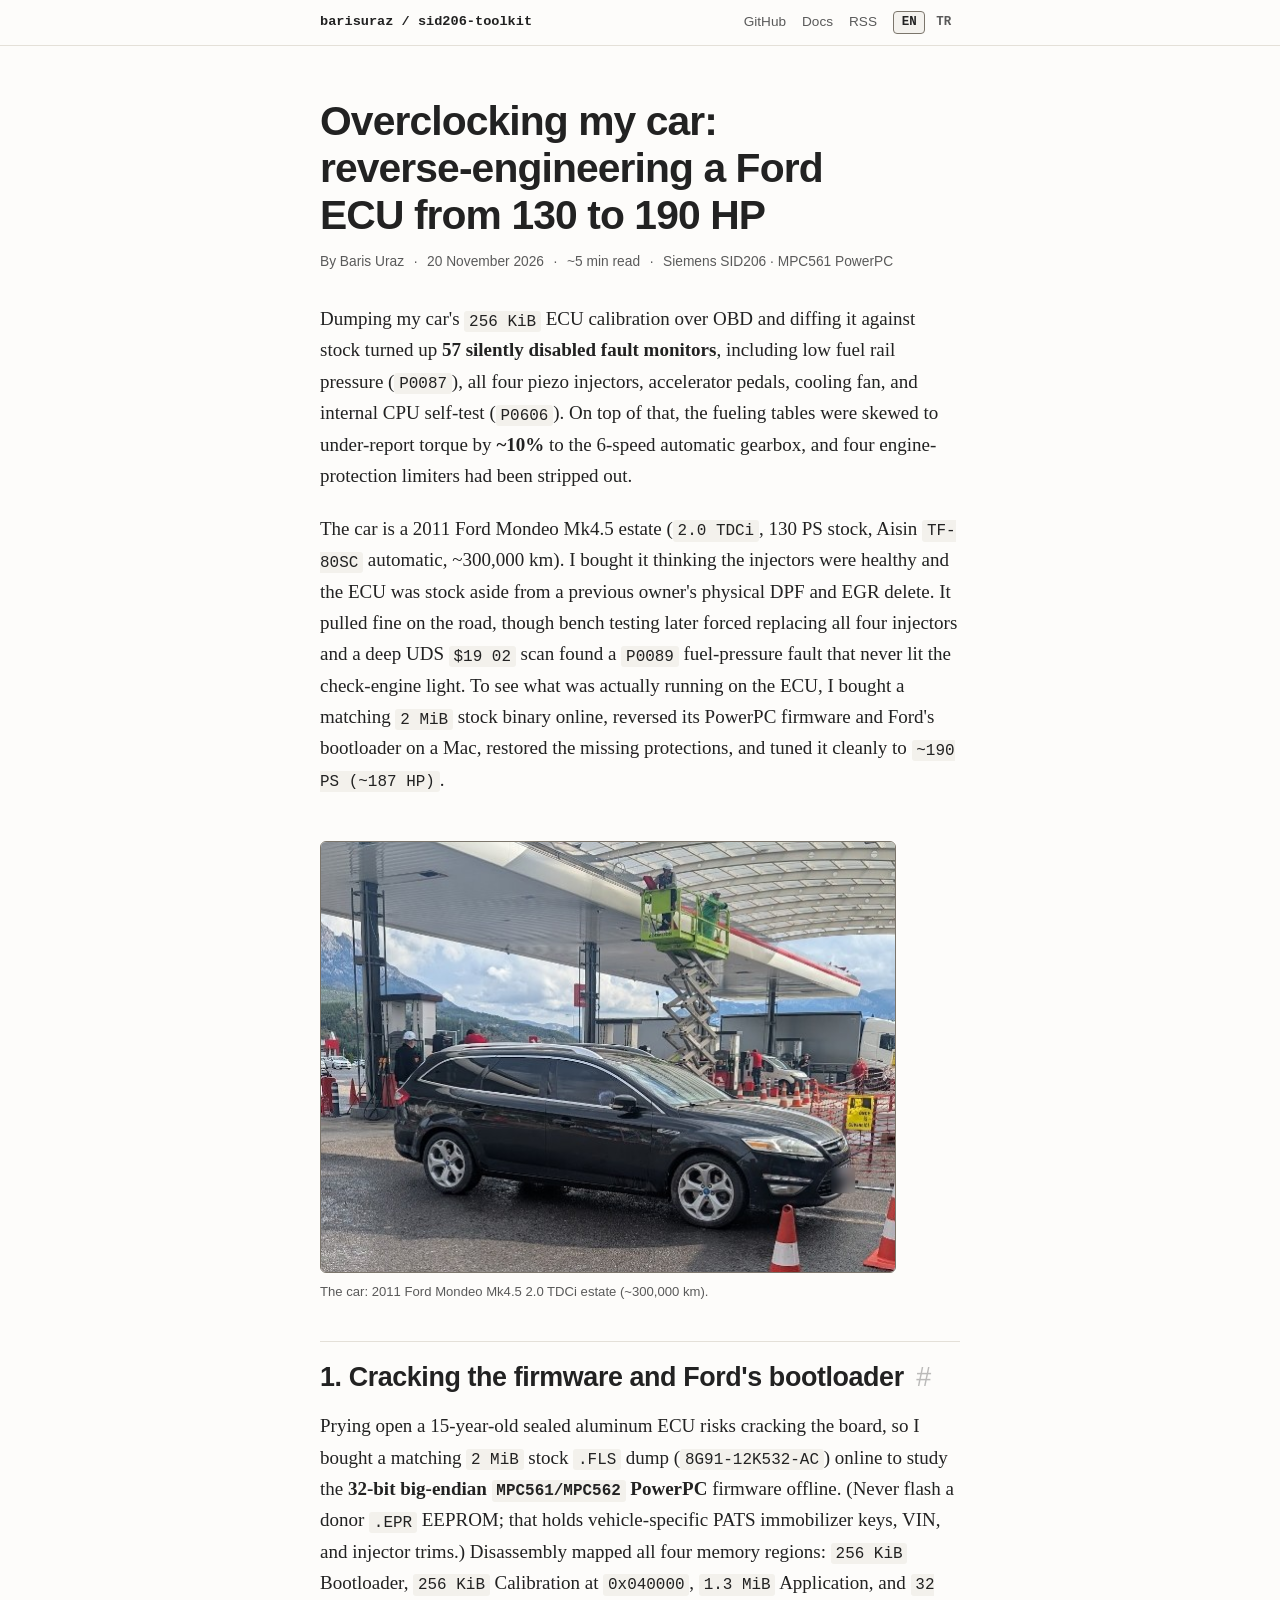
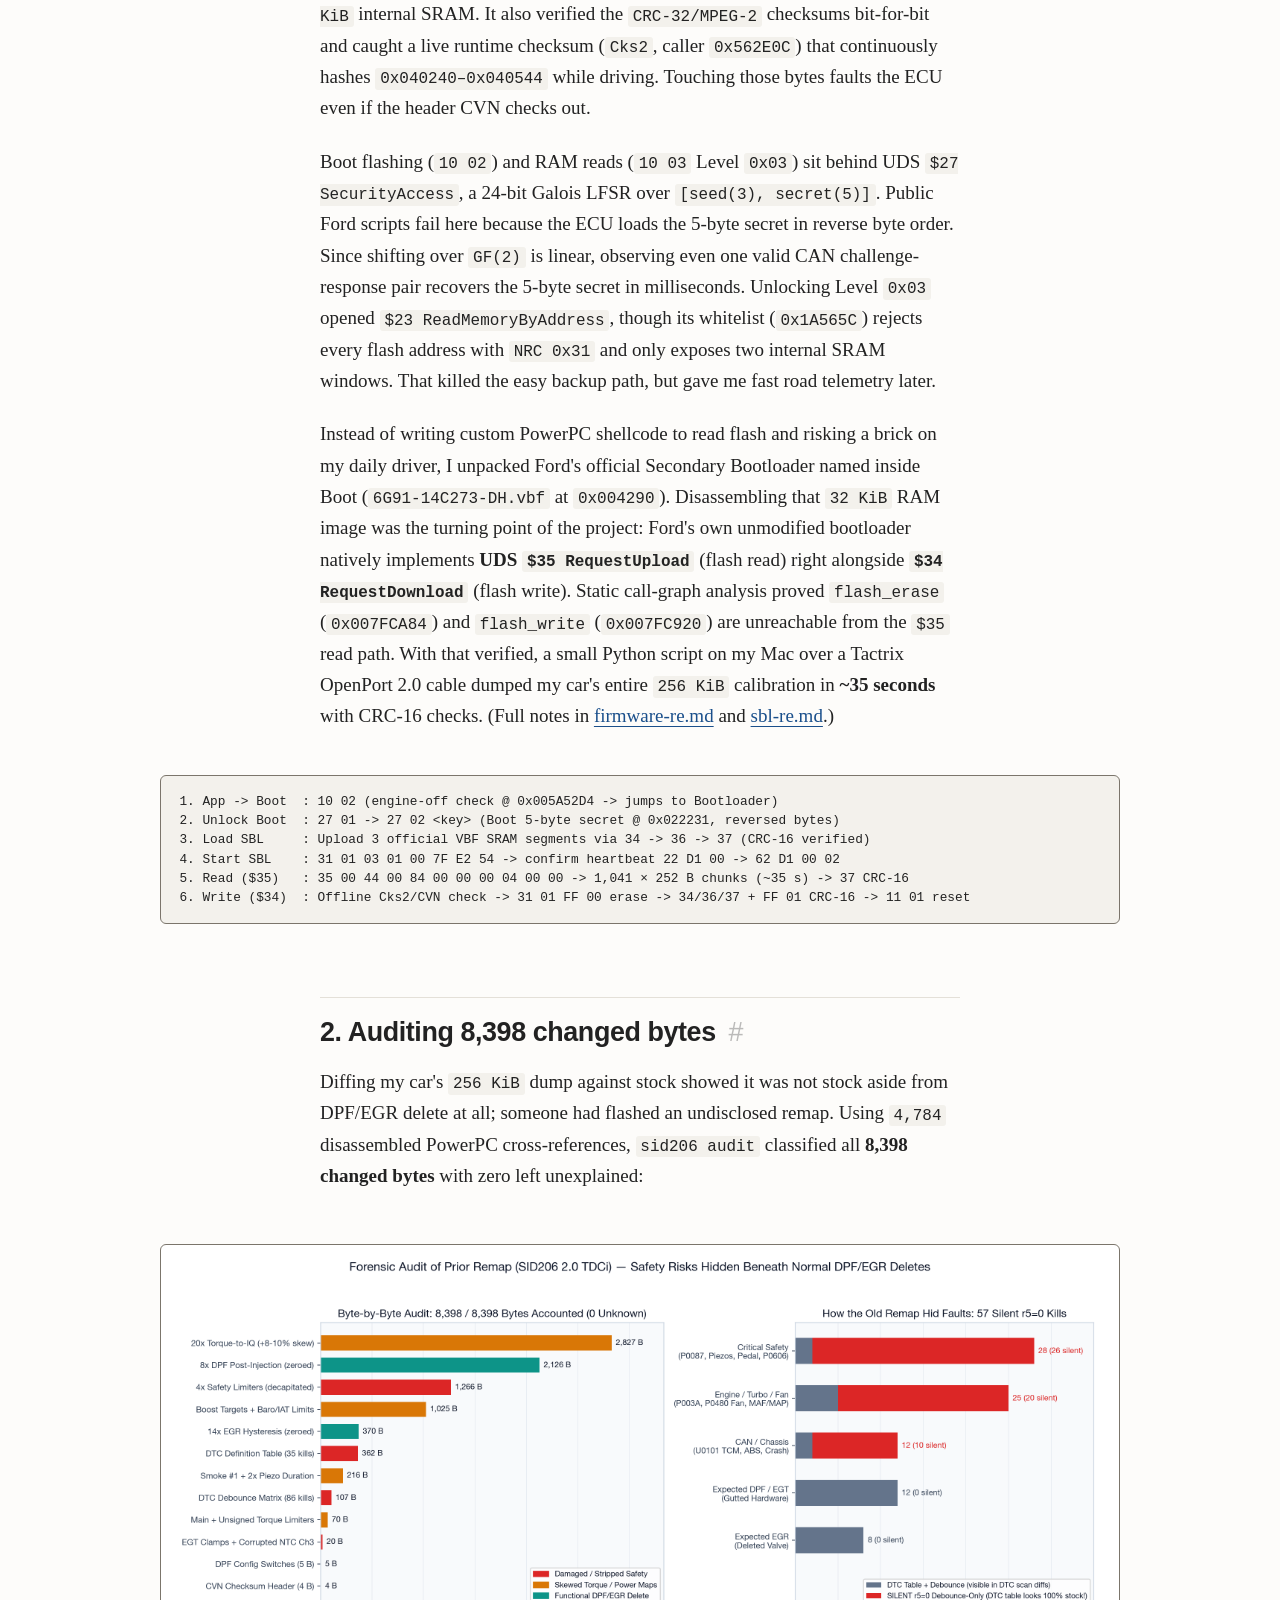
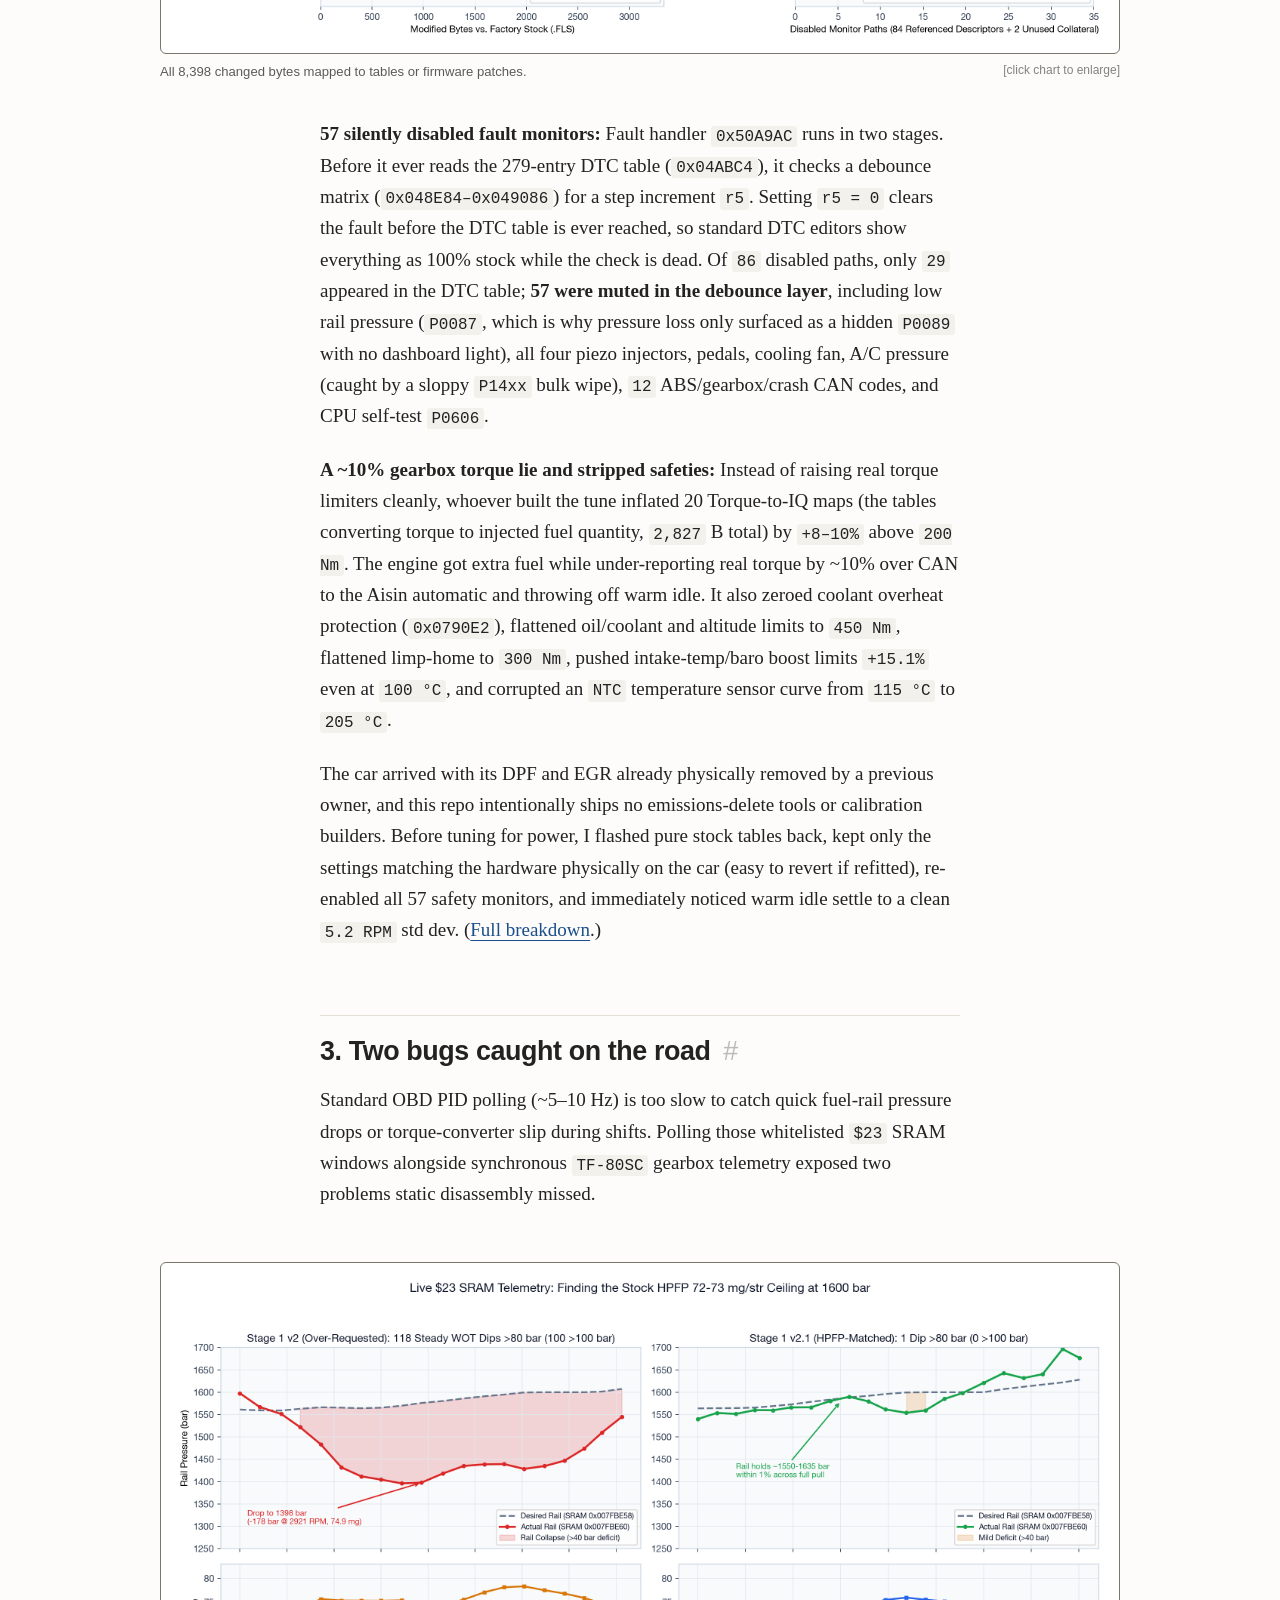
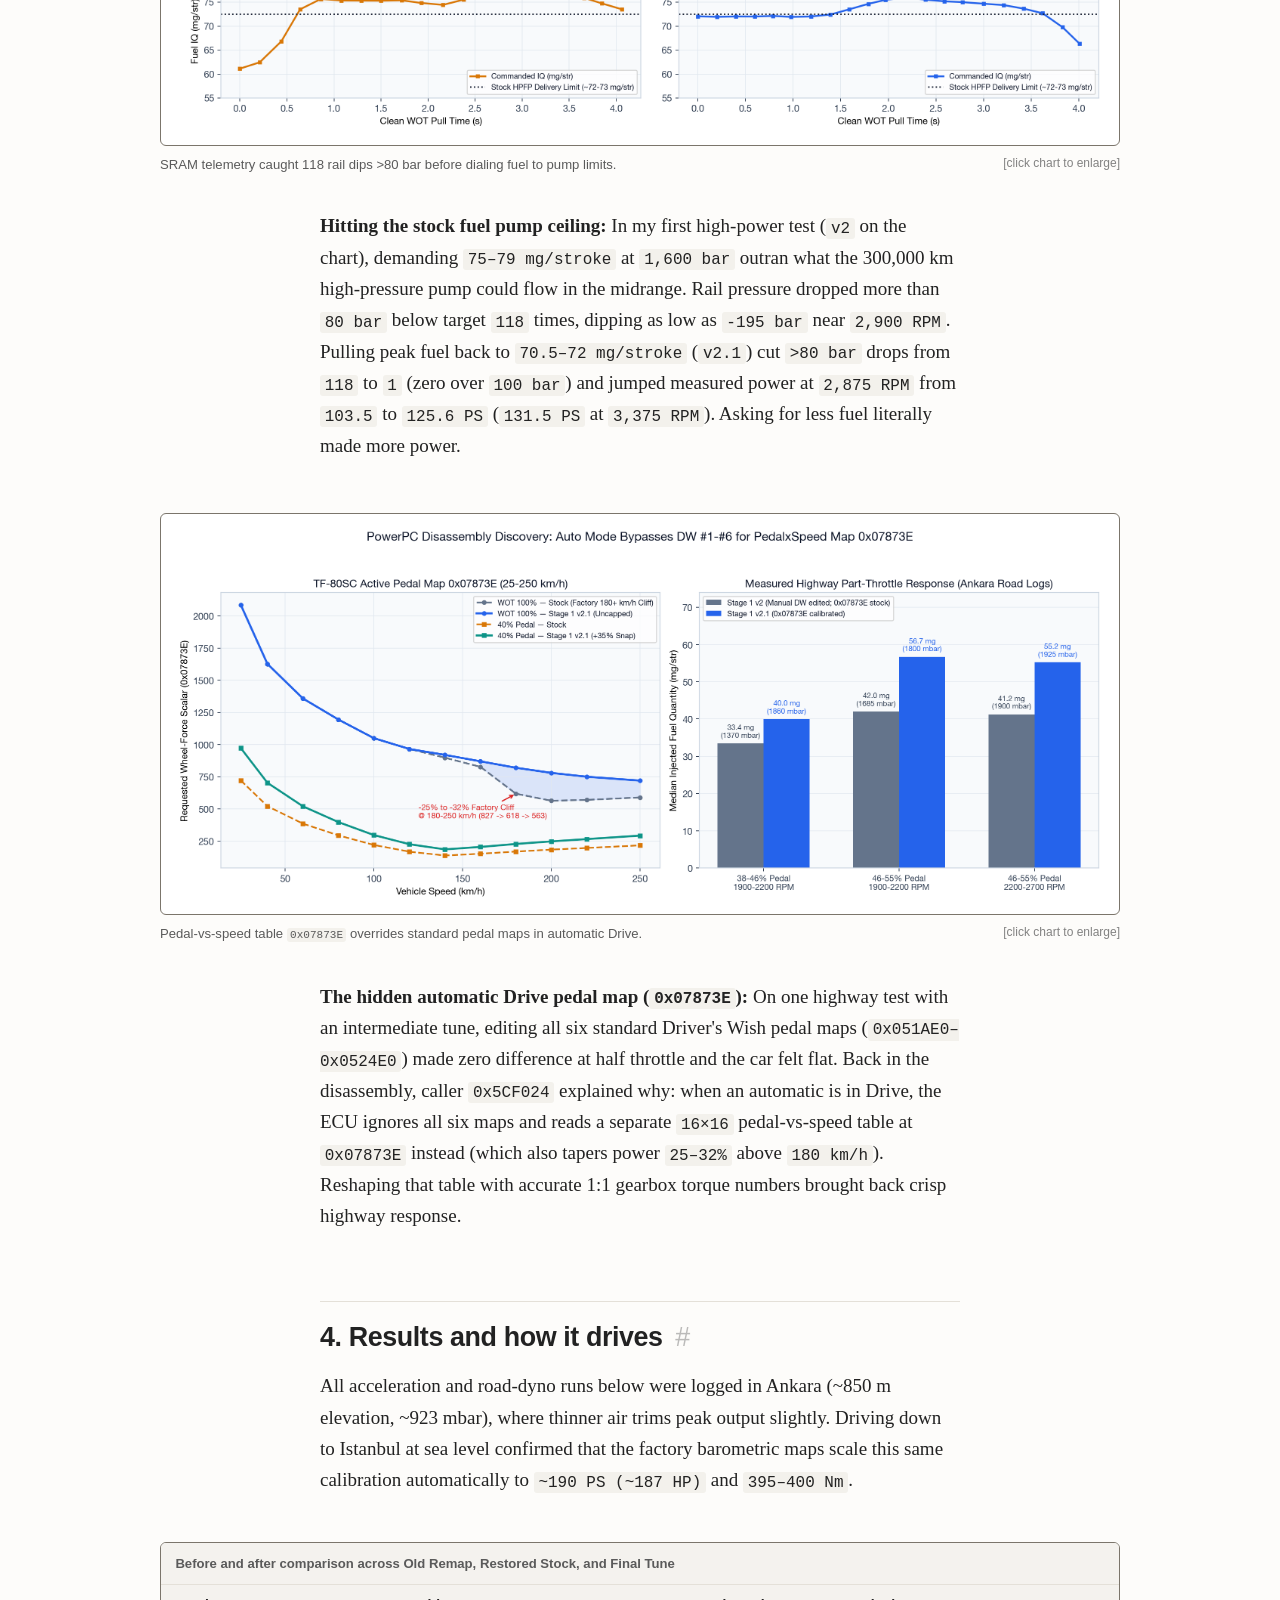
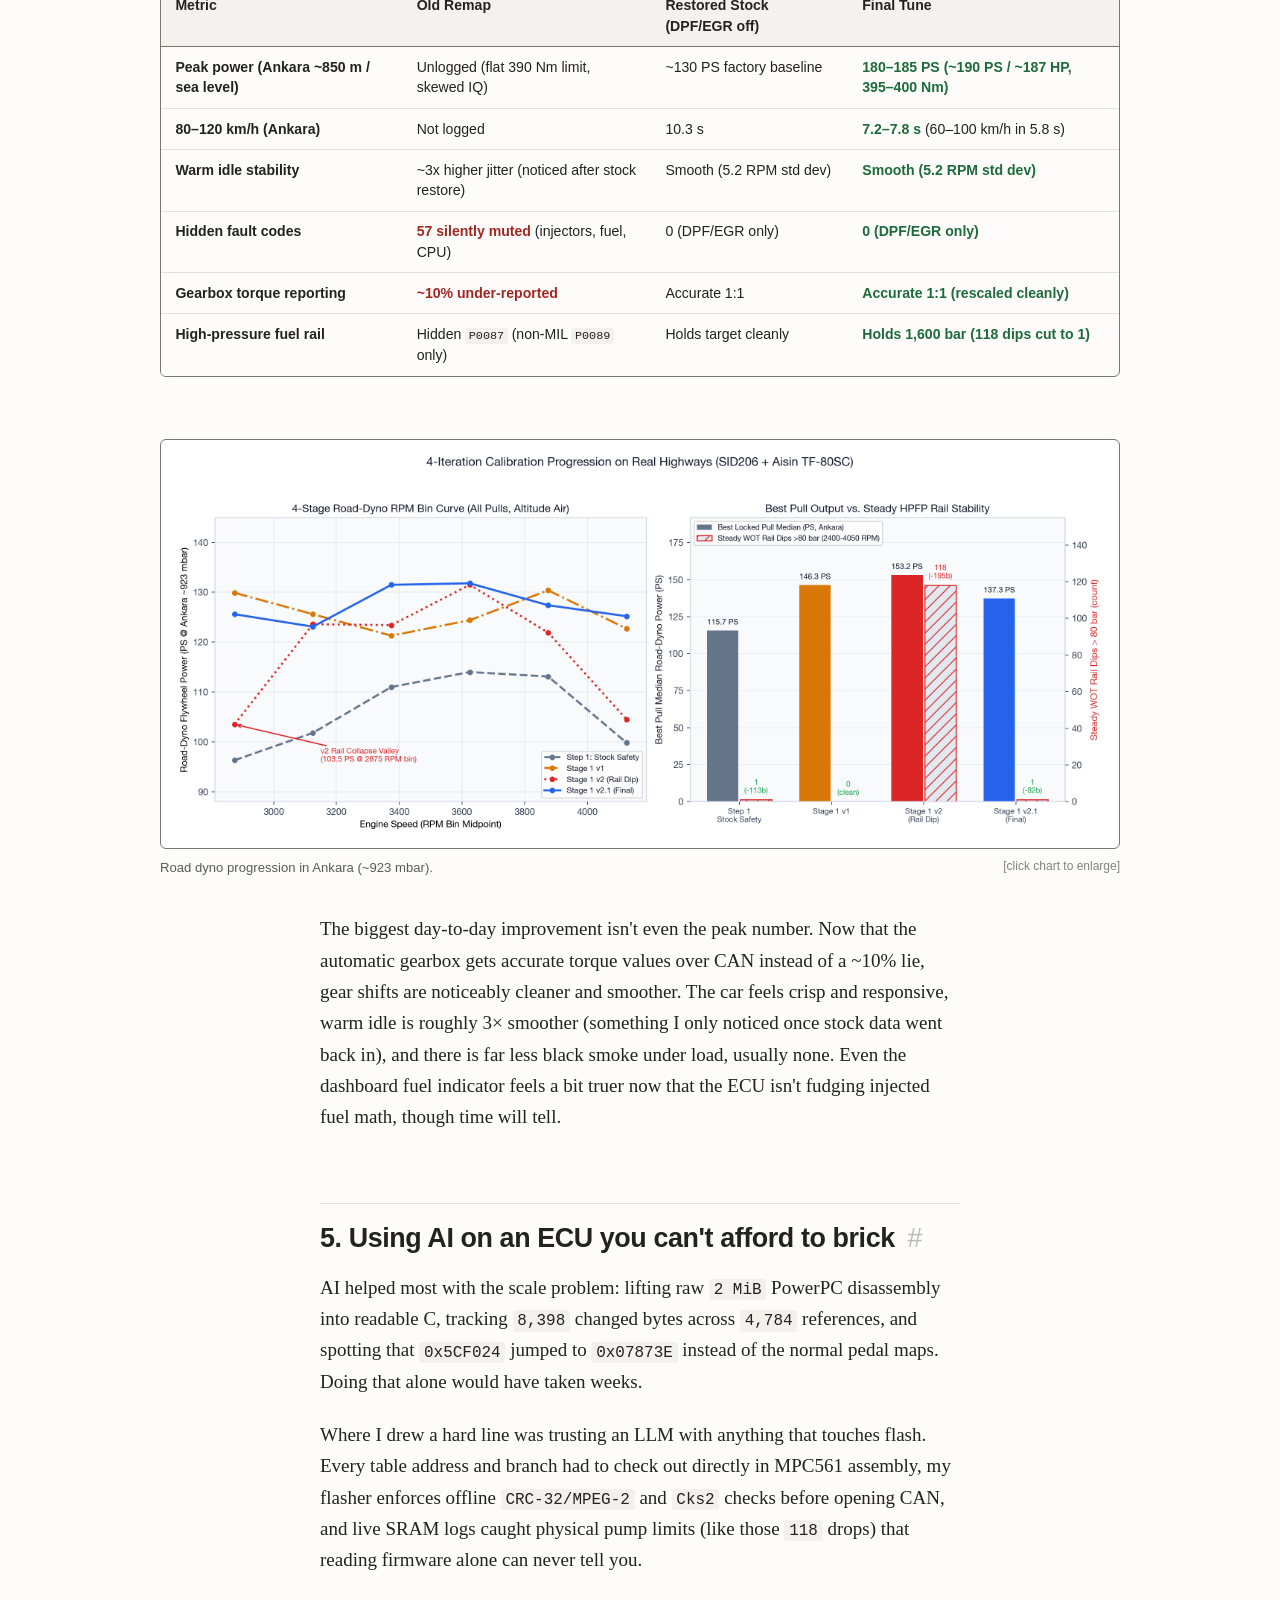
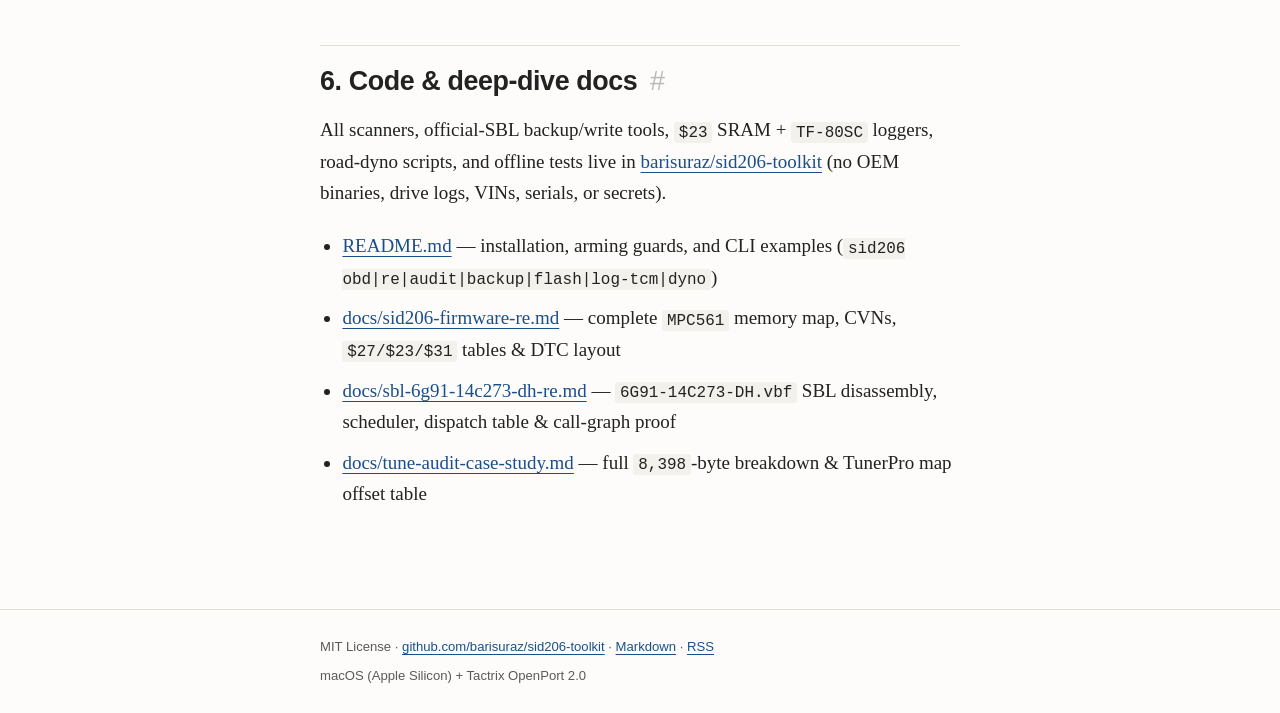
==== commit 7e924ec0: "blog: human-voice EN polish, native TR rewrite, chronological flow" ====
--- a/blog/index.html
+++ b/blog/index.html
@@ -4,8 +4,8 @@
   <meta charset="utf-8">
   <meta name="viewport" content="width=device-width, initial-scale=1.0">
   <meta name="color-scheme" content="light dark">
-  <title>Reverse-engineering my car's ECU and tuning it from 130 to 190 HP myself</title>
-  <meta name="description" content="Buying a matching 2 MiB stock SID206 MPC561/MPC562 PowerPC flash, reversing Ford's official Secondary Bootloader to dump our car's 256 KiB calibration over OBD, uncovering 57 silent fault kills, and tuning cleanly to ~190 PS.">
+  <title>Overclocking my car: reverse-engineering a Ford ECU from 130 to 190 HP</title>
+  <meta name="description" content="Buying a matching 2 MiB stock SID206 PowerPC flash, reversing Ford's official Secondary Bootloader to dump my car's 256 KiB calibration over OBD on a Mac, uncovering 57 silently disabled fault monitors, and tuning cleanly to ~190 PS (~187 HP).">
   <meta name="author" content="Baris Uraz">
   <link rel="canonical" href="https://barisuraz.github.io/sid206-toolkit/">
   <link rel="alternate" hreflang="en" href="https://barisuraz.github.io/sid206-toolkit/">
@@ -18,8 +18,8 @@
   <meta property="og:locale" content="en_US">
   <meta property="og:locale:alternate" content="tr_TR">
   <meta property="og:site_name" content="sid206-toolkit">
-  <meta property="og:title" content="Reverse-engineering my car's ECU and tuning it from 130 to 190 HP myself">
-  <meta property="og:description" content="Reversing a stock 2 MiB SID206 PowerPC binary and Ford's official SBL to dump our car's 256 KiB calibration over OBD, audit 8,398 changed bytes, and build a ~190 PS calibration.">
+  <meta property="og:title" content="Overclocking my car: reverse-engineering a Ford ECU from 130 to 190 HP">
+  <meta property="og:description" content="Reversing a stock 2 MiB SID206 PowerPC binary and Ford's official bootloader to dump my car's 256 KiB calibration over OBD, audit 8,398 changed bytes, and tune cleanly to ~190 PS (~187 HP).">
   <meta property="og:url" content="https://barisuraz.github.io/sid206-toolkit/">
   <meta property="og:image" content="https://barisuraz.github.io/sid206-toolkit/assets/road-dyno-progression.png">
   <meta property="og:image:width" content="2520">
@@ -27,8 +27,8 @@
   <meta property="og:image:alt" content="Four-stage road dyno progression in Ankara comparing stock baseline, intermediate pump-limited tune, and final tune curves">
 
   <meta name="twitter:card" content="summary_large_image">
-  <meta name="twitter:title" content="Reverse-engineering my car's ECU and tuning it from 130 to 190 HP myself">
-  <meta name="twitter:description" content="Reversing SID206 MPC561/MPC562 firmware and Ford's official SBL to dump our 256 KiB calibration over OBD, audit 8,398 bytes against stock, and tune cleanly to ~190 PS.">
+  <meta name="twitter:title" content="Overclocking my car: reverse-engineering a Ford ECU from 130 to 190 HP">
+  <meta name="twitter:description" content="Reversing SID206 MPC561/MPC562 firmware and Ford's bootloader to dump my 256 KiB calibration over OBD, audit 8,398 bytes against stock, and tune cleanly to ~190 PS (~187 HP).">
   <meta name="twitter:image" content="https://barisuraz.github.io/sid206-toolkit/assets/road-dyno-progression.png">
 
   <link rel="icon" href="data:image/svg+xml,%3Csvg xmlns='http://www.w3.org/2000/svg' viewBox='0 0 64 64'%3E%3Crect width='64' height='64' rx='12' fill='%230f4c81'/%3E%3Ctext x='32' y='42' font-family='monospace' font-size='26' font-weight='700' text-anchor='middle' fill='%23ffffff'%3ESID%3C/text%3E%3C/svg%3E">
@@ -57,7 +57,7 @@
 
   <main>
     <article class="grid-band">
-      <h1>Reverse-engineering my car's ECU and tuning it from 130 to 190 HP myself</h1>
+      <h1>Overclocking my car: reverse-engineering a Ford ECU from 130 to 190 HP</h1>
       <p class="meta-line">
         <span>By Baris Uraz</span>
         <span aria-hidden="true">·</span>
@@ -68,9 +68,9 @@
         <span>Siemens SID206 · MPC561 PowerPC</span>
       </p>
 
-      <p>Dumping my car's <code>256 KiB</code> ECU calibration over OBD and diffing it against stock exposed <strong>57 silently disabled fault monitors</strong> — including low rail pressure (<code>P0087</code>), all four piezo injectors, pedals, cooling fan, and CPU self-test (<code>P0606</code>) — plus fueling tables under-reporting torque by <strong>~10%</strong> to the automatic gearbox and four stripped engine-protection limiters.</p>
-
-      <p>It's a 2011 Ford Mondeo Mk4.5 estate (<code>2.0 TDCi</code>, 130 PS stock, Aisin <code>TF-80SC</code> auto, ~300,000 km) I bought thinking the injectors were fine and the ECU was stock aside from a prior owner's DPF/EGR delete. It pulled fine, though bench testing later forced replacing all four injectors and a UDS <code>$19 02</code> scan found a non-MIL <code>P0089</code>. I bought a matching <code>2 MiB</code> stock binary online, reversed its PowerPC firmware and Ford's bootloader on a Mac, restored the protections, and tuned it cleanly to <code>~190 PS</code>.</p>
+      <p>Dumping my car's <code>256 KiB</code> ECU calibration over OBD and diffing it against stock turned up <strong>57 silently disabled fault monitors</strong>, including low fuel rail pressure (<code>P0087</code>), all four piezo injectors, accelerator pedals, cooling fan, and internal CPU self-test (<code>P0606</code>). On top of that, the fueling tables were skewed to under-report torque by <strong>~10%</strong> to the 6-speed automatic gearbox, and four engine-protection limiters had been stripped out.</p>
+
+      <p>The car is a 2011 Ford Mondeo Mk4.5 estate (<code>2.0 TDCi</code>, 130 PS stock, Aisin <code>TF-80SC</code> automatic, ~300,000 km). I bought it thinking the injectors were healthy and the ECU was stock aside from a previous owner's physical DPF and EGR delete. It pulled fine on the road, though bench testing later forced replacing all four injectors and a deep UDS <code>$19 02</code> scan found a <code>P0089</code> fuel-pressure fault that never lit the check-engine light. To see what was actually running on the ECU, I bought a matching <code>2 MiB</code> stock binary online, reversed its PowerPC firmware and Ford's bootloader on a Mac, restored the missing protections, and tuned it cleanly to <code>~190 PS (~187 HP)</code>.</p>
 
       <figure class="photo-figure">
         <div class="photo-frame">
@@ -85,25 +85,129 @@
         <figcaption>The car: 2011 Ford Mondeo Mk4.5 2.0 TDCi estate (~300,000 km).</figcaption>
       </figure>
 
-      <nav id="contents" class="toc-box" aria-labelledby="toc-heading">
-        <p id="toc-heading" class="toc-heading">Contents</p>
-        <ol>
-          <li><a href="#results">1. Results</a></li>
-          <li><a href="#re-and-sbl">2. Reversing the firmware &amp; bootloader</a></li>
-          <li><a href="#audit">3. Auditing 8,398 changed bytes</a></li>
-          <li><a href="#road-logging">4. Two bugs caught on the road</a></li>
-          <li><a href="#ai">5. AI on a binary you can't brick</a></li>
-          <li><a href="#repo">6. Code &amp; deep-dive docs</a></li>
-        </ol>
-      </nav>
+      <section id="re-and-sbl" class="section-band">
+        <div class="section-head">
+          <h2>1. Cracking the firmware and Ford's bootloader <a class="heading-anchor" href="#re-and-sbl" aria-label="Link to section 1"><span aria-hidden="true">#</span></a></h2>
+        </div>
+
+        <p>Prying open a 15-year-old sealed aluminum ECU risks cracking the board, so I bought a matching <code>2 MiB</code> stock <code>.FLS</code> dump (<code>8G91-12K532-AC</code>) online to study the <strong>32-bit big-endian <code>MPC561/MPC562</code> PowerPC</strong> firmware offline. (Never flash a donor <code>.EPR</code> EEPROM; that holds vehicle-specific PATS immobilizer keys, VIN, and injector trims.) Disassembly mapped all four memory regions: <code>256 KiB</code> Bootloader, <code>256 KiB</code> Calibration at <code>0x040000</code>, <code>1.3 MiB</code> Application, and <code>32 KiB</code> internal SRAM. It also verified the <code>CRC-32/MPEG-2</code> checksums bit-for-bit and caught a live runtime checksum (<code>Cks2</code>, caller <code>0x562E0C</code>) that continuously hashes <code>0x040240–0x040544</code> while driving. Touching those bytes faults the ECU even if the header CVN checks out.</p>
+
+        <p>Boot flashing (<code>10 02</code>) and RAM reads (<code>10 03</code> Level <code>0x03</code>) sit behind UDS <code>$27 SecurityAccess</code>, a 24-bit Galois LFSR over <code>[seed(3), secret(5)]</code>. Public Ford scripts fail here because the ECU loads the 5-byte secret in reverse byte order. Since shifting over <code>GF(2)</code> is linear, observing even one valid CAN challenge-response pair recovers the 5-byte secret in milliseconds. Unlocking Level <code>0x03</code> opened <code>$23 ReadMemoryByAddress</code>, though its whitelist (<code>0x1A565C</code>) rejects every flash address with <code>NRC 0x31</code> and only exposes two internal SRAM windows. That killed the easy backup path, but gave me fast road telemetry later.</p>
+
+        <p>Instead of writing custom PowerPC shellcode to read flash and risking a brick on my daily driver, I unpacked Ford's official Secondary Bootloader named inside Boot (<code>6G91-14C273-DH.vbf</code> at <code>0x004290</code>). Disassembling that <code>32 KiB</code> RAM image was the turning point of the project: Ford's own unmodified bootloader natively implements <strong>UDS <code>$35 RequestUpload</code></strong> (flash read) right alongside <strong><code>$34 RequestDownload</code></strong> (flash write). Static call-graph analysis proved <code>flash_erase</code> (<code>0x007FCA84</code>) and <code>flash_write</code> (<code>0x007FC920</code>) are unreachable from the <code>$35</code> read path. With that verified, a small Python script on my Mac over a Tactrix OpenPort 2.0 cable dumped my car's entire <code>256 KiB</code> calibration in <strong>~35 seconds</strong> with CRC-16 checks. (Full notes in <a href="https://github.com/barisuraz/sid206-toolkit/blob/main/docs/sid206-firmware-re.md">firmware-re.md</a> and <a href="https://github.com/barisuraz/sid206-toolkit/blob/main/docs/sbl-6g91-14c273-dh-re.md">sbl-re.md</a>.)</p>
+
+        <pre role="region" aria-label="Boot to SBL handoff and OBD backup/write sequence" tabindex="0"><code>1. App -&gt; Boot  : 10 02 (engine-off check @ 0x005A52D4 -&gt; jumps to Bootloader)
+2. Unlock Boot  : 27 01 -&gt; 27 02 &lt;key&gt; (Boot 5-byte secret @ 0x022231, reversed bytes)
+3. Load SBL     : Upload 3 official VBF SRAM segments via 34 -&gt; 36 -&gt; 37 (CRC-16 verified)
+4. Start SBL    : 31 01 03 01 00 7F E2 54 -&gt; confirm heartbeat 22 D1 00 -&gt; 62 D1 00 02
+5. Read ($35)   : 35 00 44 00 84 00 00 00 04 00 00 -&gt; 1,041 × 252 B chunks (~35 s) -&gt; 37 CRC-16
+6. Write ($34)  : Offline Cks2/CVN check -&gt; 31 01 FF 00 erase -&gt; 34/36/37 + FF 01 CRC-16 -&gt; 11 01 reset</code></pre>
+      </section>
+
+      <section id="audit" class="section-band">
+        <div class="section-head">
+          <h2>2. Auditing 8,398 changed bytes <a class="heading-anchor" href="#audit" aria-label="Link to section 2"><span aria-hidden="true">#</span></a></h2>
+        </div>
+
+        <p>Diffing my car's <code>256 KiB</code> dump against stock showed it was not stock aside from DPF/EGR delete at all; someone had flashed an undisclosed remap. Using <code>4,784</code> disassembled PowerPC cross-references, <code>sid206 audit</code> classified all <strong>8,398 changed bytes</strong> with zero left unexplained:</p>
+
+        <figure class="wide">
+          <div class="chart-frame">
+            <button
+              type="button"
+              class="chart-trigger"
+              data-full-src="./assets/audit-breakdown.png"
+              data-caption="100% byte audit breakdown across 8,398 changed bytes (0 unaccounted)"
+              aria-label="Enlarge chart: 100% byte audit breakdown across 8,398 changed bytes"
+            >
+              <img
+                src="./assets/audit-breakdown.png"
+                alt="Breakdown chart accounting for all 8,398 modified bytes in the inherited tune, highlighting 86 disabled monitor paths and 57 silent fault kills"
+                width="2520"
+                height="1044"
+                loading="lazy"
+              >
+            </button>
+          </div>
+          <figcaption>
+            <span>All 8,398 changed bytes mapped to tables or firmware patches.</span>
+            <span class="zoom-hint">[click chart to enlarge]</span>
+          </figcaption>
+        </figure>
+
+        <p><strong>57 silently disabled fault monitors:</strong> Fault handler <code>0x50A9AC</code> runs in two stages. Before it ever reads the 279-entry DTC table (<code>0x04ABC4</code>), it checks a debounce matrix (<code>0x048E84–0x049086</code>) for a step increment <code>r5</code>. Setting <code>r5 = 0</code> clears the fault before the DTC table is ever reached, so standard DTC editors show everything as 100% stock while the check is dead. Of <code>86</code> disabled paths, only <code>29</code> appeared in the DTC table; <strong>57 were muted in the debounce layer</strong>, including low rail pressure (<code>P0087</code>, which is why pressure loss only surfaced as a hidden <code>P0089</code> with no dashboard light), all four piezo injectors, pedals, cooling fan, A/C pressure (caught by a sloppy <code>P14xx</code> bulk wipe), <code>12</code> ABS/gearbox/crash CAN codes, and CPU self-test <code>P0606</code>.</p>
+
+        <p><strong>A ~10% gearbox torque lie and stripped safeties:</strong> Instead of raising real torque limiters cleanly, whoever built the tune inflated 20 Torque-to-IQ maps (the tables converting torque to injected fuel quantity, <code>2,827</code> B total) by <code>+8–10%</code> above <code>200 Nm</code>. The engine got extra fuel while under-reporting real torque by ~10% over CAN to the Aisin automatic and throwing off warm idle. It also zeroed coolant overheat protection (<code>0x0790E2</code>), flattened oil/coolant and altitude limits to <code>450 Nm</code>, flattened limp-home to <code>300 Nm</code>, pushed intake-temp/baro boost limits <code>+15.1%</code> even at <code>100 °C</code>, and corrupted an <code>NTC</code> temperature sensor curve from <code>115 °C</code> to <code>205 °C</code>.</p>
+
+        <p>The car arrived with its DPF and EGR already physically removed by a previous owner, and this repo intentionally ships no emissions-delete tools or calibration builders. Before tuning for power, I flashed pure stock tables back, kept only the settings matching the hardware physically on the car (easy to revert if refitted), re-enabled all 57 safety monitors, and immediately noticed warm idle settle to a clean <code>5.2 RPM</code> std dev. (<a href="https://github.com/barisuraz/sid206-toolkit/blob/main/docs/tune-audit-case-study.md">Full breakdown</a>.)</p>
+      </section>
+
+      <section id="road-logging" class="section-band">
+        <div class="section-head">
+          <h2>3. Two bugs caught on the road <a class="heading-anchor" href="#road-logging" aria-label="Link to section 3"><span aria-hidden="true">#</span></a></h2>
+        </div>
+
+        <p>Standard OBD PID polling (~5–10 Hz) is too slow to catch quick fuel-rail pressure drops or torque-converter slip during shifts. Polling those whitelisted <code>$23</code> SRAM windows alongside synchronous <code>TF-80SC</code> gearbox telemetry exposed two problems static disassembly missed.</p>
+
+        <figure class="wide">
+          <div class="chart-frame">
+            <button
+              type="button"
+              class="chart-trigger"
+              data-full-src="./assets/rail-ceiling-v2-vs-v21.png"
+              data-caption="Fuel rail pressure tracking: 118 drops &gt;80 bar in v2 vs 1 drop in v2.1"
+              aria-label="Enlarge chart: Fuel rail pressure dips comparing v2 and v2.1"
+            >
+              <img
+                src="./assets/rail-ceiling-v2-vs-v21.png"
+                alt="Telemetry plot comparing v2 with 118 rail pressure dips above 80 bar down to -195 bar against v2.1 holding 1,600 bar with only 1 dip"
+                width="2484"
+                height="1224"
+                loading="lazy"
+              >
+            </button>
+          </div>
+          <figcaption>
+            <span>SRAM telemetry caught 118 rail dips &gt;80 bar before dialing fuel to pump limits.</span>
+            <span class="zoom-hint">[click chart to enlarge]</span>
+          </figcaption>
+        </figure>
+
+        <p><strong>Hitting the stock fuel pump ceiling:</strong> In my first high-power test (<code>v2</code> on the chart), demanding <code>75–79 mg/stroke</code> at <code>1,600 bar</code> outran what the 300,000 km high-pressure pump could flow in the midrange. Rail pressure dropped more than <code>80 bar</code> below target <code>118</code> times, dipping as low as <code>-195 bar</code> near <code>2,900 RPM</code>. Pulling peak fuel back to <code>70.5–72 mg/stroke</code> (<code>v2.1</code>) cut <code>&gt;80 bar</code> drops from <code>118</code> to <code>1</code> (zero over <code>100 bar</code>) and jumped measured power at <code>2,875 RPM</code> from <code>103.5</code> to <code>125.6 PS</code> (<code>131.5 PS</code> at <code>3,375 RPM</code>). Asking for less fuel literally made more power.</p>
+
+        <figure class="wide">
+          <div class="chart-frame">
+            <button
+              type="button"
+              class="chart-trigger"
+              data-full-src="./assets/auto-pedal-0x07873e.png"
+              data-caption="Automatic gearbox pedal map 0x07873E and measured highway gains"
+              aria-label="Enlarge chart: Automatic gearbox pedal map 0x07873E and highway response"
+            >
+              <img
+                src="./assets/auto-pedal-0x07873e.png"
+                alt="Automatic gearbox pedal map 0x07873E showing removed top-speed taper and measured half-throttle highway fueling increase"
+                width="2484"
+                height="1007"
+                loading="lazy"
+              >
+            </button>
+          </div>
+          <figcaption>
+            <span>Pedal-vs-speed table <code>0x07873E</code> overrides standard pedal maps in automatic Drive.</span>
+            <span class="zoom-hint">[click chart to enlarge]</span>
+          </figcaption>
+        </figure>
+
+        <p><strong>The hidden automatic Drive pedal map (<code>0x07873E</code>):</strong> On one highway test with an intermediate tune, editing all six standard Driver's Wish pedal maps (<code>0x051AE0–0x0524E0</code>) made zero difference at half throttle and the car felt flat. Back in the disassembly, caller <code>0x5CF024</code> explained why: when an automatic is in Drive, the ECU ignores all six maps and reads a separate <code>16×16</code> pedal-vs-speed table at <code>0x07873E</code> instead (which also tapers power <code>25–32%</code> above <code>180 km/h</code>). Reshaping that table with accurate 1:1 gearbox torque numbers brought back crisp highway response.</p>
+      </section>
 
       <section id="results" class="section-band">
         <div class="section-head">
-          <h2>1. Results <a class="heading-anchor" href="#results" aria-label="Link to section 1"><span aria-hidden="true">#</span></a></h2>
-          <a class="back-top" href="#contents">↑ contents</a>
-        </div>
-
-        <p>All runs below were logged in Ankara (~850 m, ~923 mbar), where thinner air trims peak power slightly. At sea level, factory barometric maps scale this same calibration automatically to <code>~190 PS</code> / <code>395–400 Nm</code>.</p>
+          <h2>4. Results and how it drives <a class="heading-anchor" href="#results" aria-label="Link to section 4"><span aria-hidden="true">#</span></a></h2>
+        </div>
+
+        <p>All acceleration and road-dyno runs below were logged in Ankara (~850 m elevation, ~923 mbar), where thinner air trims peak output slightly. Driving down to Istanbul at sea level confirmed that the factory barometric maps scale this same calibration automatically to <code>~190 PS (~187 HP)</code> and <code>395–400 Nm</code>.</p>
 
         <div tabindex="0" role="region" aria-labelledby="results-table-caption" class="table-wrapper wide">
           <table>
@@ -121,7 +225,7 @@
                 <th scope="row">Peak power (Ankara ~850 m / sea level)</th>
                 <td>Unlogged (flat 390 Nm limit, skewed IQ)</td>
                 <td>~130 PS factory baseline</td>
-                <td><span class="badge-good">180–185 PS (~190 PS / ~395–400 Nm)</span></td>
+                <td><span class="badge-good">180–185 PS (~190 PS / ~187 HP, 395–400 Nm)</span></td>
               </tr>
               <tr>
                 <th scope="row">80–120 km/h (Ankara)</th>
@@ -144,8 +248,8 @@
               <tr>
                 <th scope="row">Gearbox torque reporting</th>
                 <td><span class="badge-warn">~10% under-reported</span></td>
-                <td>Honest 1:1</td>
-                <td><span class="badge-good">Honest 1:1 (rescaled cleanly)</span></td>
+                <td>Accurate 1:1</td>
+                <td><span class="badge-good">Accurate 1:1 (rescaled cleanly)</span></td>
               </tr>
               <tr>
                 <th scope="row">High-pressure fuel rail</th>
@@ -181,144 +285,22 @@
           </figcaption>
         </figure>
 
-        <p>Fixing broken mechanics mattered more than adding boost. Restoring stock injector timing and Torque-to-IQ math made warm idle ~3× smoother (only noticed once stock returned), and dialing fuel under the pump's ceiling actually gained power.</p>
-      </section>
-
-      <section id="re-and-sbl" class="section-band">
-        <div class="section-head">
-          <h2>2. Reversing the firmware &amp; bootloader <a class="heading-anchor" href="#re-and-sbl" aria-label="Link to section 2"><span aria-hidden="true">#</span></a></h2>
-          <a class="back-top" href="#contents">↑ contents</a>
-        </div>
-
-        <p>Opening a 15-year-old sealed ECU risks cracking the board, so I bought a matching <code>2 MiB</code> stock <code>.FLS</code> (<code>8G91-12K532-AC</code>) to study its <strong>32-bit big-endian <code>MPC561/MPC562</code> PowerPC</strong> code offline (never flash a donor <code>.EPR</code> EEPROM — it holds PATS keys and VIN). Disassembly mapped all four regions, verified <code>CRC-32/MPEG-2</code> CVNs bit-for-bit, and uncovered a live checksum (<code>Cks2</code>, <code>0x562E0C</code>) hashing <code>0x040240–0x040544</code> while driving.</p>
-
-        <p>UDS <code>$27 SecurityAccess</code> uses a 24-bit Galois LFSR over <code>[seed(3), secret(5)]</code>. Public scripts fail because the ECU loads the 5-byte secret byte-reversed — and since <code>GF(2)</code> shifting is linear, one CAN challenge-response pair recovers it in milliseconds. Level <code>0x03</code> opened <code>$23 ReadMemoryByAddress</code>, but its whitelist (<code>0x1A565C</code>) blocks flash and only exposes two SRAM windows: useless for backups, great for road logging.</p>
-
-        <p>Instead of risking custom PowerPC shellcode to read flash, I unpacked Ford's official Secondary Bootloader named inside Boot (<code>6G91-14C273-DH.vbf</code> at <code>0x004290</code>) and hit gold: it natively implements <strong>UDS <code>$35 RequestUpload</code></strong> alongside <code>$34</code>. Static call-graph analysis proved <code>flash_erase</code> (<code>0x007FCA84</code>) and <code>flash_write</code> (<code>0x007FC920</code>) are unreachable during <code>$35</code> reads, letting a Mac Python script over Tactrix OpenPort 2.0 dump all <code>256 KiB</code> in <strong>~35 s</strong> with CRC-16 checks. (Full notes in <a href="https://github.com/barisuraz/sid206-toolkit/blob/main/docs/sid206-firmware-re.md">firmware-re.md</a> &amp; <a href="https://github.com/barisuraz/sid206-toolkit/blob/main/docs/sbl-6g91-14c273-dh-re.md">sbl-re.md</a>.)</p>
-
-        <pre role="region" aria-label="Boot to SBL handoff and OBD backup/write sequence" tabindex="0"><code>1. App -&gt; Boot  : 10 02 (engine-off check @ 0x005A52D4 -&gt; jumps to Bootloader)
-2. Unlock Boot  : 27 01 -&gt; 27 02 &lt;key&gt; (Boot 5-byte secret @ 0x022231, reversed bytes)
-3. Load SBL     : Upload 3 official VBF SRAM segments via 34 -&gt; 36 -&gt; 37 (CRC-16 verified)
-4. Start SBL    : 31 01 03 01 00 7F E2 54 -&gt; confirm heartbeat 22 D1 00 -&gt; 62 D1 00 02
-5. Read ($35)   : 35 00 44 00 84 00 00 00 04 00 00 -&gt; 1,041 × 252 B chunks (~35 s) -&gt; 37 CRC-16
-6. Write ($34)  : Offline Cks2/CVN check -&gt; 31 01 FF 00 erase -&gt; 34/36/37 + FF 01 CRC-16 -&gt; 11 01 reset</code></pre>
-      </section>
-
-      <section id="audit" class="section-band">
-        <div class="section-head">
-          <h2>3. Auditing 8,398 changed bytes <a class="heading-anchor" href="#audit" aria-label="Link to section 3"><span aria-hidden="true">#</span></a></h2>
-          <a class="back-top" href="#contents">↑ contents</a>
-        </div>
-
-        <p>Diffing our car's <code>256 KiB</code> dump against stock exposed an undisclosed remap. Using <code>4,784</code> PowerPC xrefs, <code>sid206 audit</code> classified all <strong>8,398 changed bytes</strong> with zero unexplained:</p>
-
-        <figure class="wide">
-          <div class="chart-frame">
-            <button
-              type="button"
-              class="chart-trigger"
-              data-full-src="./assets/audit-breakdown.png"
-              data-caption="100% byte audit breakdown across 8,398 changed bytes (0 unaccounted)"
-              aria-label="Enlarge chart: 100% byte audit breakdown across 8,398 changed bytes"
-            >
-              <img
-                src="./assets/audit-breakdown.png"
-                alt="Breakdown chart accounting for all 8,398 modified bytes in the inherited tune, highlighting 86 disabled monitor paths and 57 silent fault kills"
-                width="2520"
-                height="1044"
-                loading="lazy"
-              >
-            </button>
-          </div>
-          <figcaption>
-            <span>All 8,398 changed bytes mapped to tables or firmware patches.</span>
-            <span class="zoom-hint">[click chart to enlarge]</span>
-          </figcaption>
-        </figure>
-
-        <p><strong>57 silently dead monitors:</strong> Fault handler <code>0x50A9AC</code> runs a two-stage check — a debounce matrix (<code>0x048E84–0x049086</code>) passes increment <code>r5</code> <em>before</em> the 279-entry DTC table (<code>0x04ABC4</code>). Zeroing <code>r5</code> kills the fault silently while leaving the DTC table 100% stock. Of <code>86</code> disabled monitors, only <code>29</code> appeared in the DTC table; <strong>57 were silently dead</strong> — including low rail pressure (<code>P0087</code>, why pressure loss only showed as non-MIL <code>P0089</code>), all four piezo injectors, pedals, cooling fan, A/C pressure (<code>P14xx</code> collateral), <code>12</code> CAN codes, and CPU self-test <code>P0606</code>.</p>
-
-        <p><strong>~10% torque lie &amp; stripped limits:</strong> The tune inflated 20 Torque-to-IQ maps (<code>2,827</code> B) by <code>+8–10%</code> above <code>200 Nm</code>, under-reporting torque <code>~10%</code> over CAN to the Aisin gearbox and upsetting warm idle. It also zeroed coolant overheat derate (<code>0x0790E2</code>), flattened thermal/altitude limits to <code>450 Nm</code> and limp-home to <code>300 Nm</code>, boosted IAT/Baro limits <code>+15.1%</code> at <code>100 °C</code>, and broke an <code>NTC Ch3</code> curve (<code>115 → 205 °C</code>).</p>
-
-        <p>DPF and EGR were physically removed by a previous owner, and this repo ships no emissions-delete tools or calibration builders. Before tuning, I restored pure stock tables, kept only settings matching the vehicle's physical hardware (easily reversible if refitted), re-enabled all 57 safety monitors, and watched warm idle drop to <code>5.2 RPM</code> std dev. (<a href="https://github.com/barisuraz/sid206-toolkit/blob/main/docs/tune-audit-case-study.md">Full breakdown</a>.)</p>
-      </section>
-
-      <section id="road-logging" class="section-band">
-        <div class="section-head">
-          <h2>4. Two bugs caught on the road <a class="heading-anchor" href="#road-logging" aria-label="Link to section 4"><span aria-hidden="true">#</span></a></h2>
-          <a class="back-top" href="#contents">↑ contents</a>
-        </div>
-
-        <p>Standard OBD PIDs (~5–10 Hz) miss fast dips and lockup slip. Logging <code>$23</code> SRAM windows with synchronous <code>TF-80SC</code> gearbox telemetry exposed two bugs static analysis missed.</p>
-
-        <figure class="wide">
-          <div class="chart-frame">
-            <button
-              type="button"
-              class="chart-trigger"
-              data-full-src="./assets/rail-ceiling-v2-vs-v21.png"
-              data-caption="Fuel rail pressure tracking: 118 drops &gt;80 bar in v2 vs 1 drop in v2.1"
-              aria-label="Enlarge chart: Fuel rail pressure dips comparing v2 and v2.1"
-            >
-              <img
-                src="./assets/rail-ceiling-v2-vs-v21.png"
-                alt="Telemetry plot comparing v2 with 118 rail pressure dips above 80 bar down to -195 bar against v2.1 holding 1,600 bar with only 1 dip"
-                width="2484"
-                height="1224"
-                loading="lazy"
-              >
-            </button>
-          </div>
-          <figcaption>
-            <span>SRAM telemetry caught 118 rail dips &gt;80 bar before dialing fuel to pump limits.</span>
-            <span class="zoom-hint">[click chart to enlarge]</span>
-          </figcaption>
-        </figure>
-
-        <p><strong>Stock fuel pump ceiling (v2 vs v2.1):</strong> Demanding <code>75–79 mg/stroke</code> at <code>1,600 bar</code> outran the 300,000 km pump's midrange flow: rail pressure dipped <code>&gt;80 bar</code> below target <code>118</code> times (to <code>-195 bar</code> near <code>2,900 RPM</code>). Pulling peak fuel back to <code>70.5–72 mg/stroke</code> cut <code>&gt;80 bar</code> dips from <code>118</code> to <code>1</code> (zero over <code>100 bar</code>) and jumped <code>2,875 RPM</code> power from <code>103.5</code> to <code>125.6 PS</code> (<code>131.5 PS</code> at <code>3,375 RPM</code>).</p>
-
-        <figure class="wide">
-          <div class="chart-frame">
-            <button
-              type="button"
-              class="chart-trigger"
-              data-full-src="./assets/auto-pedal-0x07873e.png"
-              data-caption="Automatic gearbox pedal map 0x07873E and measured highway gains"
-              aria-label="Enlarge chart: Automatic gearbox pedal map 0x07873E and highway response"
-            >
-              <img
-                src="./assets/auto-pedal-0x07873e.png"
-                alt="Automatic gearbox pedal map 0x07873E showing removed top-speed taper and measured half-throttle highway fueling increase"
-                width="2484"
-                height="1007"
-                loading="lazy"
-              >
-            </button>
-          </div>
-          <figcaption>
-            <span>Pedal-vs-speed table <code>0x07873E</code> overrides standard pedal maps in automatic Drive.</span>
-            <span class="zoom-hint">[click chart to enlarge]</span>
-          </figcaption>
-        </figure>
-
-        <p><strong>Automatic Drive pedal override (<code>0x07873E</code>):</strong> On one test drive with an intermediate tune, editing all six Driver's Wish pedal maps (<code>0x051AE0–0x0524E0</code>) did nothing at part throttle and felt flat. Disassembly showed caller <code>0x5CF024</code> ignores them in automatic Drive in favor of a <code>16×16</code> Pedal-vs-Speed table at <code>0x07873E</code> (which also tapers <code>25–32%</code> above <code>180 km/h</code>). Reshaping it with honest 1:1 torque math cut Ankara <code>80–120 km/h</code> from <code>10.3 s</code> stock to <code>7.2–7.8 s</code> (<code>60–100</code> in <code>5.8 s</code>), and driving to Istanbul confirmed <code>~190 PS</code> at sea level.</p>
+        <p>The biggest day-to-day improvement isn't even the peak number. Now that the automatic gearbox gets accurate torque values over CAN instead of a ~10% lie, gear shifts are noticeably cleaner and smoother. The car feels crisp and responsive, warm idle is roughly 3× smoother (something I only noticed once stock data went back in), and there is far less black smoke under load, usually none. Even the dashboard fuel indicator feels a bit truer now that the ECU isn't fudging injected fuel math, though time will tell.</p>
       </section>
 
       <section id="ai" class="section-band">
         <div class="section-head">
-          <h2>5. AI on a binary you can't brick <a class="heading-anchor" href="#ai" aria-label="Link to section 5"><span aria-hidden="true">#</span></a></h2>
-          <a class="back-top" href="#contents">↑ contents</a>
-        </div>
-
-        <p>This worked because AI handled high-volume reverse-engineering drudgery while deterministic code and hardware checks acted as hard gates. Lifting <code>2 MiB</code> of PowerPC assembly, classifying <code>8,398</code> diff bytes across <code>4,784</code> xrefs, and finding <code>0x5CF024 → 0x07873E</code> would have taken weeks alone.</p>
-
-        <p>Conversely, never let an LLM guess an offset, endianness rule, or checksum before flashing your own car. Every claimed table traced back to verified MPC561 assembly, our flasher enforces offline <code>CRC-32/MPEG-2</code> and <code>Cks2</code> checks, and live SRAM logs caught physical pump limits static code never shows.</p>
+          <h2>5. Using AI on an ECU you can't afford to brick <a class="heading-anchor" href="#ai" aria-label="Link to section 5"><span aria-hidden="true">#</span></a></h2>
+        </div>
+
+        <p>AI helped most with the scale problem: lifting raw <code>2 MiB</code> PowerPC disassembly into readable C, tracking <code>8,398</code> changed bytes across <code>4,784</code> references, and spotting that <code>0x5CF024</code> jumped to <code>0x07873E</code> instead of the normal pedal maps. Doing that alone would have taken weeks.</p>
+
+        <p>Where I drew a hard line was trusting an LLM with anything that touches flash. Every table address and branch had to check out directly in MPC561 assembly, my flasher enforces offline <code>CRC-32/MPEG-2</code> and <code>Cks2</code> checks before opening CAN, and live SRAM logs caught physical pump limits (like those <code>118</code> drops) that reading firmware alone can never tell you.</p>
       </section>
 
       <section id="repo" class="section-band">
         <div class="section-head">
           <h2>6. Code &amp; deep-dive docs <a class="heading-anchor" href="#repo" aria-label="Link to section 6"><span aria-hidden="true">#</span></a></h2>
-          <a class="back-top" href="#contents">↑ contents</a>
         </div>
 
         <p>All scanners, official-SBL backup/write tools, <code>$23</code> SRAM + <code>TF-80SC</code> loggers, road-dyno scripts, and offline tests live in <a href="https://github.com/barisuraz/sid206-toolkit">barisuraz/sid206-toolkit</a> (no OEM binaries, drive logs, VINs, serials, or secrets).</p>
